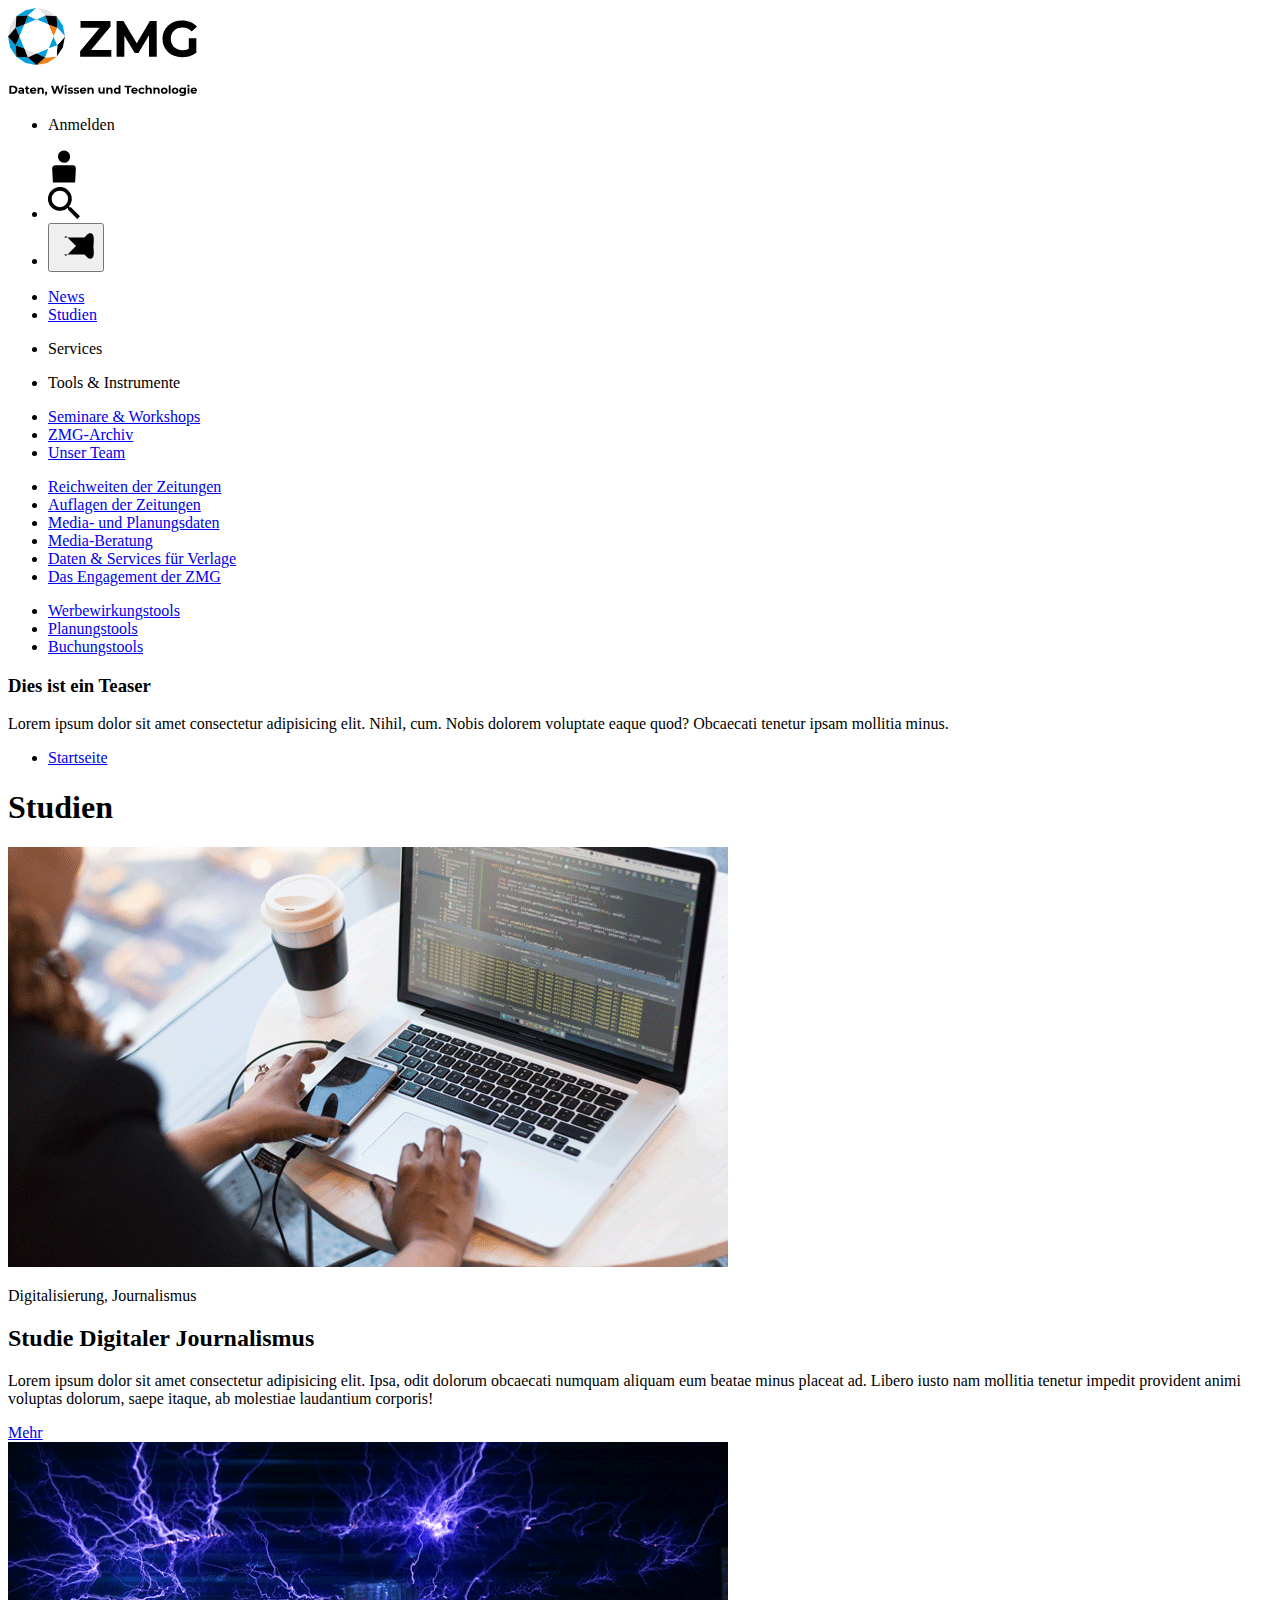
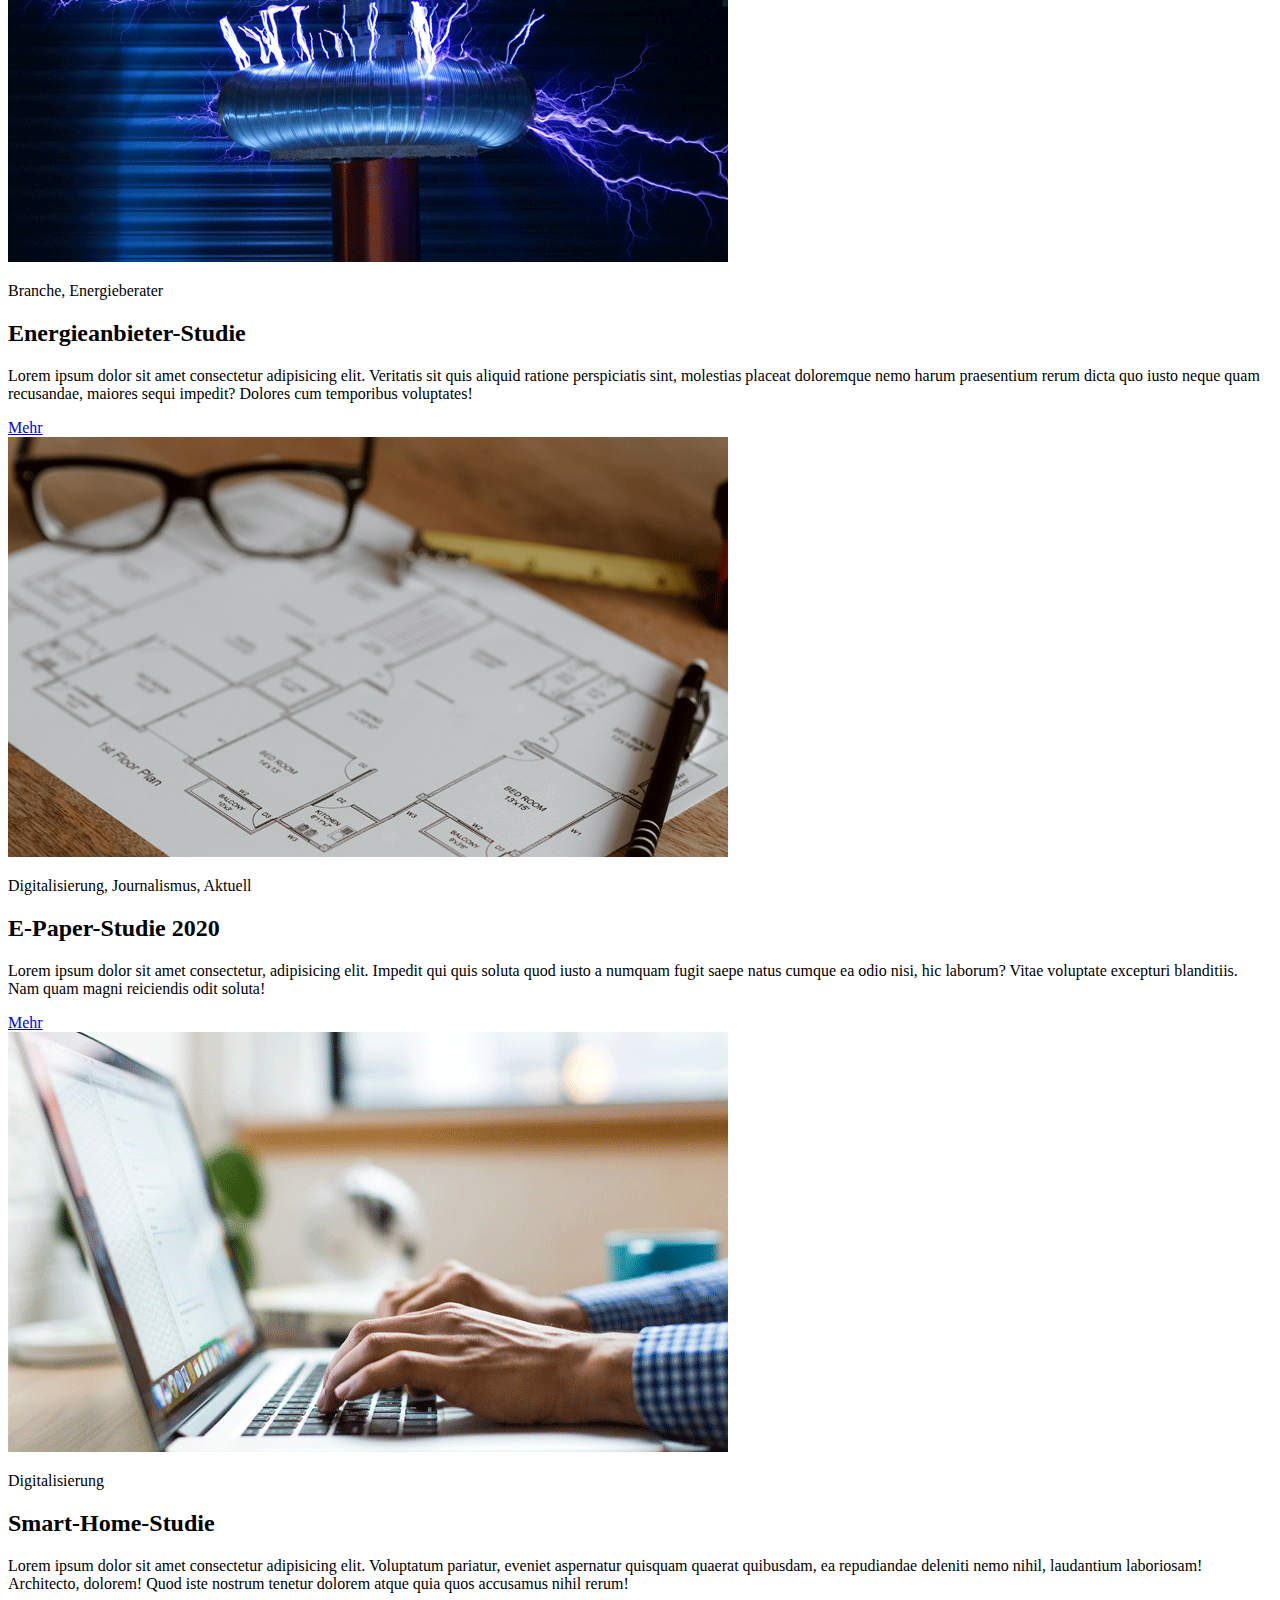
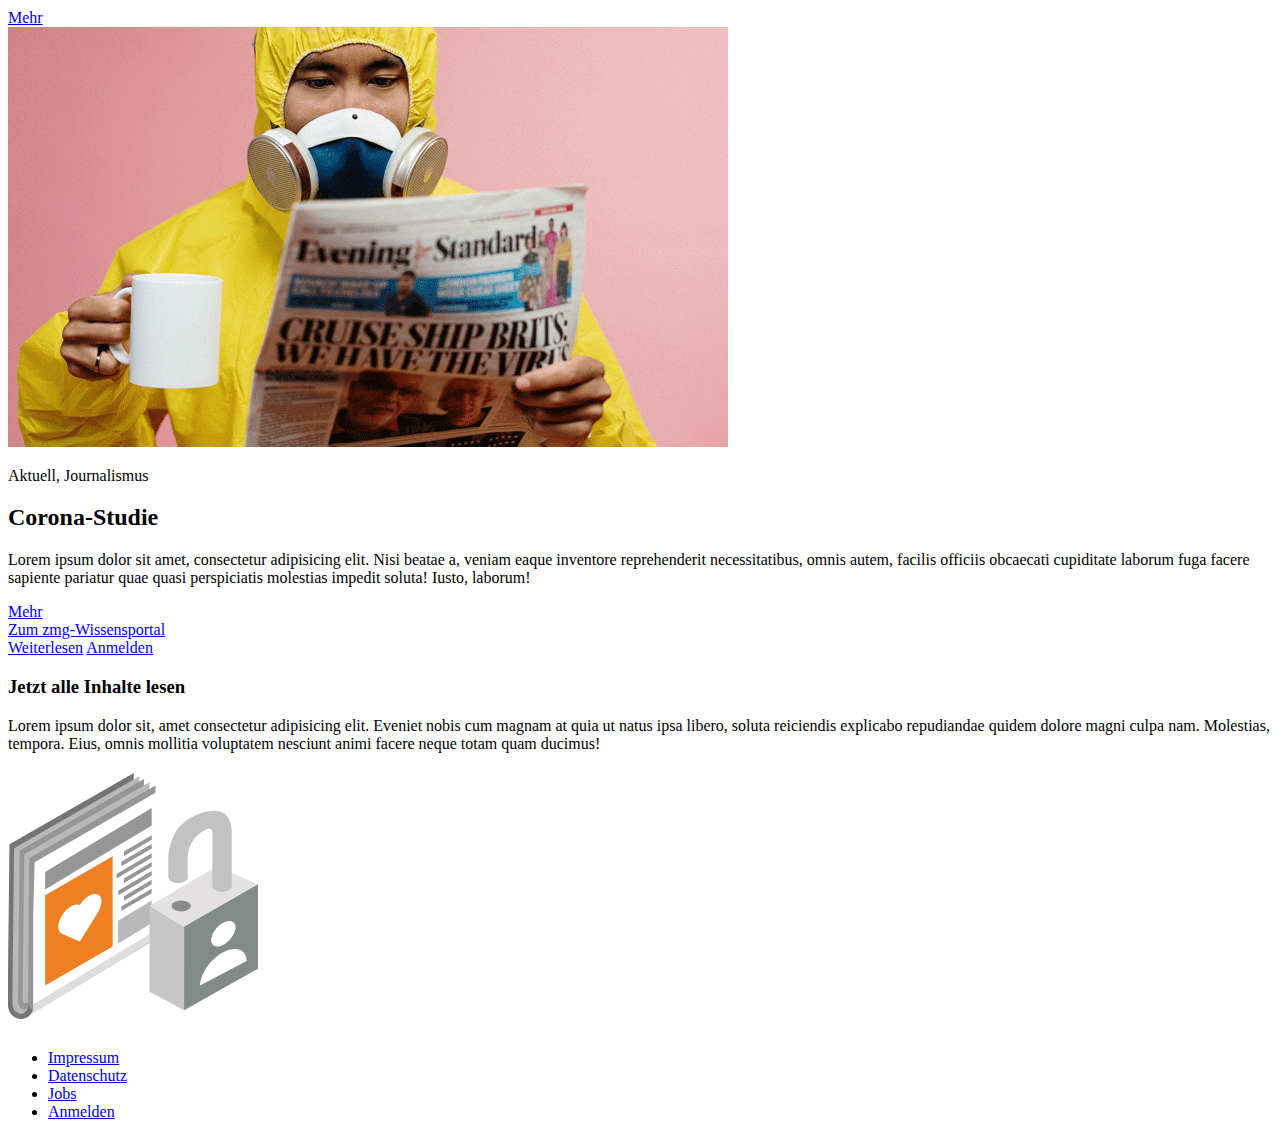
==== Ressources/Private/index.html @ a833ef09 "[TASK] Adjustments" ====
<!DOCTYPE html>
<html lang="en">

<head>
    <meta charset="UTF-8">
    <meta http-equiv="X-UA-Compatible" content="IE=edge">
    <meta name="viewport" content="width=device-width, initial-scale=1.0">
    <link rel="stylesheet" href="./styles/scss/main.scss">
    <title>Document</title>
</head>

<body>
    <div class="nav-container">
        <nav class="navbar">
            <div class="logo">
                <a href="index.html"><img src="../img/zmg_logo.svg" alt="Logo"></a>
            </div>
            <ul class=nav-items>
                <li><p>Anmelden</p><svg xmlns="http://www.w3.org/2000/svg" width="32" height="33" viewBox="0 0 32 33">
                    <g id="Person" transform="translate(-1256 -3484.5)">
                      <rect id="Rechteck_111" data-name="Rechteck 111" width="32" height="32" transform="translate(1256 3485)" fill="#fff" opacity="0"/>
                      <path id="Schnittmenge_4" data-name="Schnittmenge 4" d="M-9900.238-10c-.275-4.4-.527-8.81-.781-13.215-.158-2.725,1.029-3.982,3.781-3.993,2.711-.012,5.42,0,8.129,0,.9,0,1.807,0,2.709,0,1.887,0,3.773-.006,5.66.01,2.4.019,3.48,1.03,3.406,3.438-.105,3.574-.34,7.146-.561,10.715q-.1,1.526-.205,3.05Zm11.182-19.681a6.2,6.2,0,0,1-6.172-6.226A5.963,5.963,0,0,1-9889.2-42a5.978,5.978,0,0,1,6.146,6.108,6.146,6.146,0,0,1-5.965,6.21Z" transform="translate(11161.182 3526.999)" stroke="rgba(0,0,0,0)" stroke-miterlimit="10" stroke-width="1"/>
                    </g>
                  </svg></li>
                <li><svg xmlns="http://www.w3.org/2000/svg" width="32" height="32" viewBox="0 0 32 32">
                    <g id="Lupe" transform="translate(-1295 -3485)">
                      <rect id="Rechteck_112" data-name="Rechteck 112" width="32" height="32" transform="translate(1295 3485)" fill="#fff" opacity="0"/>
                      <path id="Icon_material-search" data-name="Icon material-search" d="M27.37,24.626H25.925l-.512-.494a11.91,11.91,0,1,0-1.281,1.281l.494.512V27.37l9.148,9.13L36.5,33.774Zm-10.978,0a8.233,8.233,0,1,1,8.233-8.233A8.222,8.222,0,0,1,16.393,24.626Z" transform="translate(1290.5 3480.5)"/>
                    </g>
                  </svg>
                  </li>
                <li> <button class="menuButton show-menu" onclick="this.classList.toggle('opened');this.setAttribute('aria-expanded', this.classList.contains('opened'))" aria-label="Main Menu">
                    <svg width="40" height="40" viewBox="0 0 100 100">
                      <path class="line line1" d="M 20,29.000046 H 80.000231 C 80.000231,29.000046 94.498839,28.817352 94.532987,66.711331 94.543142,77.980673 90.966081,81.670246 85.259173,81.668997 79.552261,81.667751 75.000211,74.999942 75.000211,74.999942 L 25.000021,25.000058" />
                      <path class="line line2" d="M 20,50 H 80" />
                      <path class="line line3" d="M 20,70.999954 H 80.000231 C 80.000231,70.999954 94.498839,71.182648 94.532987,33.288669 94.543142,22.019327 90.966081,18.329754 85.259173,18.331003 79.552261,18.332249 75.000211,25.000058 75.000211,25.000058 L 25.000021,74.999942" />
                    </svg>
                  </button>
                </li>
            </ul>
        </nav>
    </div>

    <div class="menu hidden">
        <ul class="nav-level-1">
            <li><a href="sub.html">News</a></li>
            <li><a href="sub.html">Studien</a></li>
            <li><p class="has-subPage services">Services</p></li>
            <li><p class="has-subPage tools">Tools & Instrumente</p></li>
            <li><a href="sub.html">Seminare & Workshops</a></li>
            <li><a href="sub.html">ZMG-Archiv</a></li>
            <li><a href="sub.html">Unser Team</a></li>
        </ul>
        <ul class="nav-level-2 level-2-services hidden">
            <li><a href="sub.html">Reichweiten der Zeitungen</a></li>
            <li><a href="sub.html">Auflagen der Zeitungen</a></li>
            <li><a href="sub.html">Media- und Planungsdaten</a></li>
            <li><a href="sub.html">Media-Beratung</a></li>
            <li><a href="sub.html">Daten & Services für Verlage</a></li>
            <li><a href="sub.html">Das Engagement der ZMG</a></li>
        </ul>

        <ul class="nav-level-2 level-2-tools hidden ">
            <li><a href="sub.html">Werbewirkungstools</a></li>
            <li><a href="sub.html">Planungstools</a></li>
            <li><a href="sub.html">Buchungstools</a></li>
        </ul>
        <div class="menu-teaser hidden">
            <div class="menu-teaser-image">
            </div>
            <h3>Dies ist ein Teaser</h3>
            <p>Lorem ipsum dolor sit amet consectetur adipisicing elit. Nihil, cum. Nobis dolorem voluptate eaque quod? Obcaecati tenetur ipsam mollitia minus.</p>
        </div>
    </div>

    <div class="content-wrapper">
    
        <div class="bread-crumb">
            <ul>
                <li><a href="index.html">Startseite</a></li>
            </ul>
        </div>

        <main>
            <h1>Studien</h1>

            <div class="teaser">
                <img src="../img/teaser/1.png" alt="first-teaser">
                <div class="teaser-content">
                    <p class="teaser-category">Digitalisierung, Journalismus</p>
                    <h2 class="teaser-title">Studie Digitaler Journalismus</h2>
                    <p>Lorem ipsum dolor sit amet consectetur adipisicing elit. Ipsa, odit dolorum obcaecati numquam aliquam eum beatae minus placeat ad. Libero iusto nam mollitia tenetur impedit provident animi voluptas dolorum, saepe itaque, ab molestiae laudantium corporis!</p>
                    <a href="sub.html">Mehr</a>
                </div>
            </div>
            <div class="teaser">
                <img src="../img/teaser/3.png" alt="second-teaser">
                <div class="teaser-content">
                    <p class="teaser-category">Branche, Energieberater</p>
                    <h2 class="teaser-title">Energieanbieter-Studie</h2>
                    <p>Lorem ipsum dolor sit amet consectetur adipisicing elit. Veritatis sit quis aliquid ratione perspiciatis sint, molestias placeat doloremque nemo harum praesentium rerum dicta quo iusto neque quam recusandae, maiores sequi impedit? Dolores cum temporibus voluptates!</p>
                    <a href="sub.html">Mehr</a>
                </div>
            </div>
            <div class="teaser">
                <img src="../img/teaser/4.png" alt="third-teaser">
                <div class="teaser-content">
                    <p class="teaser-category">Digitalisierung, Journalismus, Aktuell</p>
                    <h2 class="teaser-title">E-Paper-Studie 2020</h2>
                    <p>Lorem ipsum dolor sit amet consectetur, adipisicing elit. Impedit qui quis soluta quod iusto a numquam fugit saepe natus cumque ea odio nisi, hic laborum? Vitae voluptate excepturi blanditiis. Nam quam magni reiciendis odit soluta!</p>
                    <a href="sub.html">Mehr</a>
                </div>
            </div>
            <div class="teaser">
                <img src="../img/teaser/2.png" alt="third-teaser">
                <div class="teaser-content">
                    <p class="teaser-category">Digitalisierung</p>
                    <h2 class="teaser-title">Smart-Home-Studie</h2>
                    <p>Lorem ipsum dolor sit amet consectetur adipisicing elit. Voluptatum pariatur, eveniet aspernatur quisquam quaerat quibusdam, ea repudiandae deleniti nemo nihil, laudantium laboriosam! Architecto, dolorem! Quod iste nostrum tenetur dolorem atque quia quos accusamus nihil rerum!</p>
                    <a href="sub.html">Mehr</a>
                </div>
            </div>
            <div class="teaser">
                <img src="../img/teaser/5.png" alt="first-teaser">
                <div class="teaser-content">
                    <p class="teaser-category">Aktuell, Journalismus</p>
                    <h2 class="teaser-title">Corona-Studie</h2>
                    <p>Lorem ipsum dolor sit amet, consectetur adipisicing elit. Nisi beatae a, veniam eaque inventore reprehenderit necessitatibus, omnis autem, facilis officiis obcaecati cupiditate laborum fuga facere sapiente pariatur quae quasi perspiciatis molestias impedit soluta! Iusto, laborum!</p>
                    <a href="sub.html">Mehr</a>
                </div>
            </div>

            <a href="sub.html" class="cta">Zum zmg-Wissensportal</a>

            <div class="content-element-2">
                <div class="teaser">
                    <a href="sub">Weiterlesen</a>
                    <a href="sub">Anmelden</a>
                </div>
                <div class="teaser-content">
                    <div class="teaser-text">
                        <h3>Jetzt alle Inhalte lesen</h3>
                        <p>Lorem ipsum dolor sit, amet consectetur adipisicing elit. Eveniet nobis cum magnam at quia ut
                            natus ipsa libero, soluta reiciendis explicabo repudiandae quidem dolore magni culpa nam.
                            Molestias, tempora. Eius, omnis mollitia voluptatem nesciunt animi facere neque totam quam
                            ducimus!</p>
                    </div>
                    <img src="../img/illu_mitgleidschafft.svg" alt="">
                </div>
            </div>
        </main>

    </div> <!--Wrapper closing-->

    <div class="footer-container">
        <div class="footer">
            <ul>
                <li><a href="sub.html">Impressum</a></li>
                <li><a href="sub.html">Datenschutz</a></li>
                <li><a href="sub.html">Jobs</a></li>
                <li><a href="sub.html">Anmelden</a></li>
            </ul>
        </div>
    </div>

    <script src="https://ajax.googleapis.com/ajax/libs/jquery/3.6.0/jquery.min.js"></script>
    <script src="./js/main.js"></script>
</body>

</html>
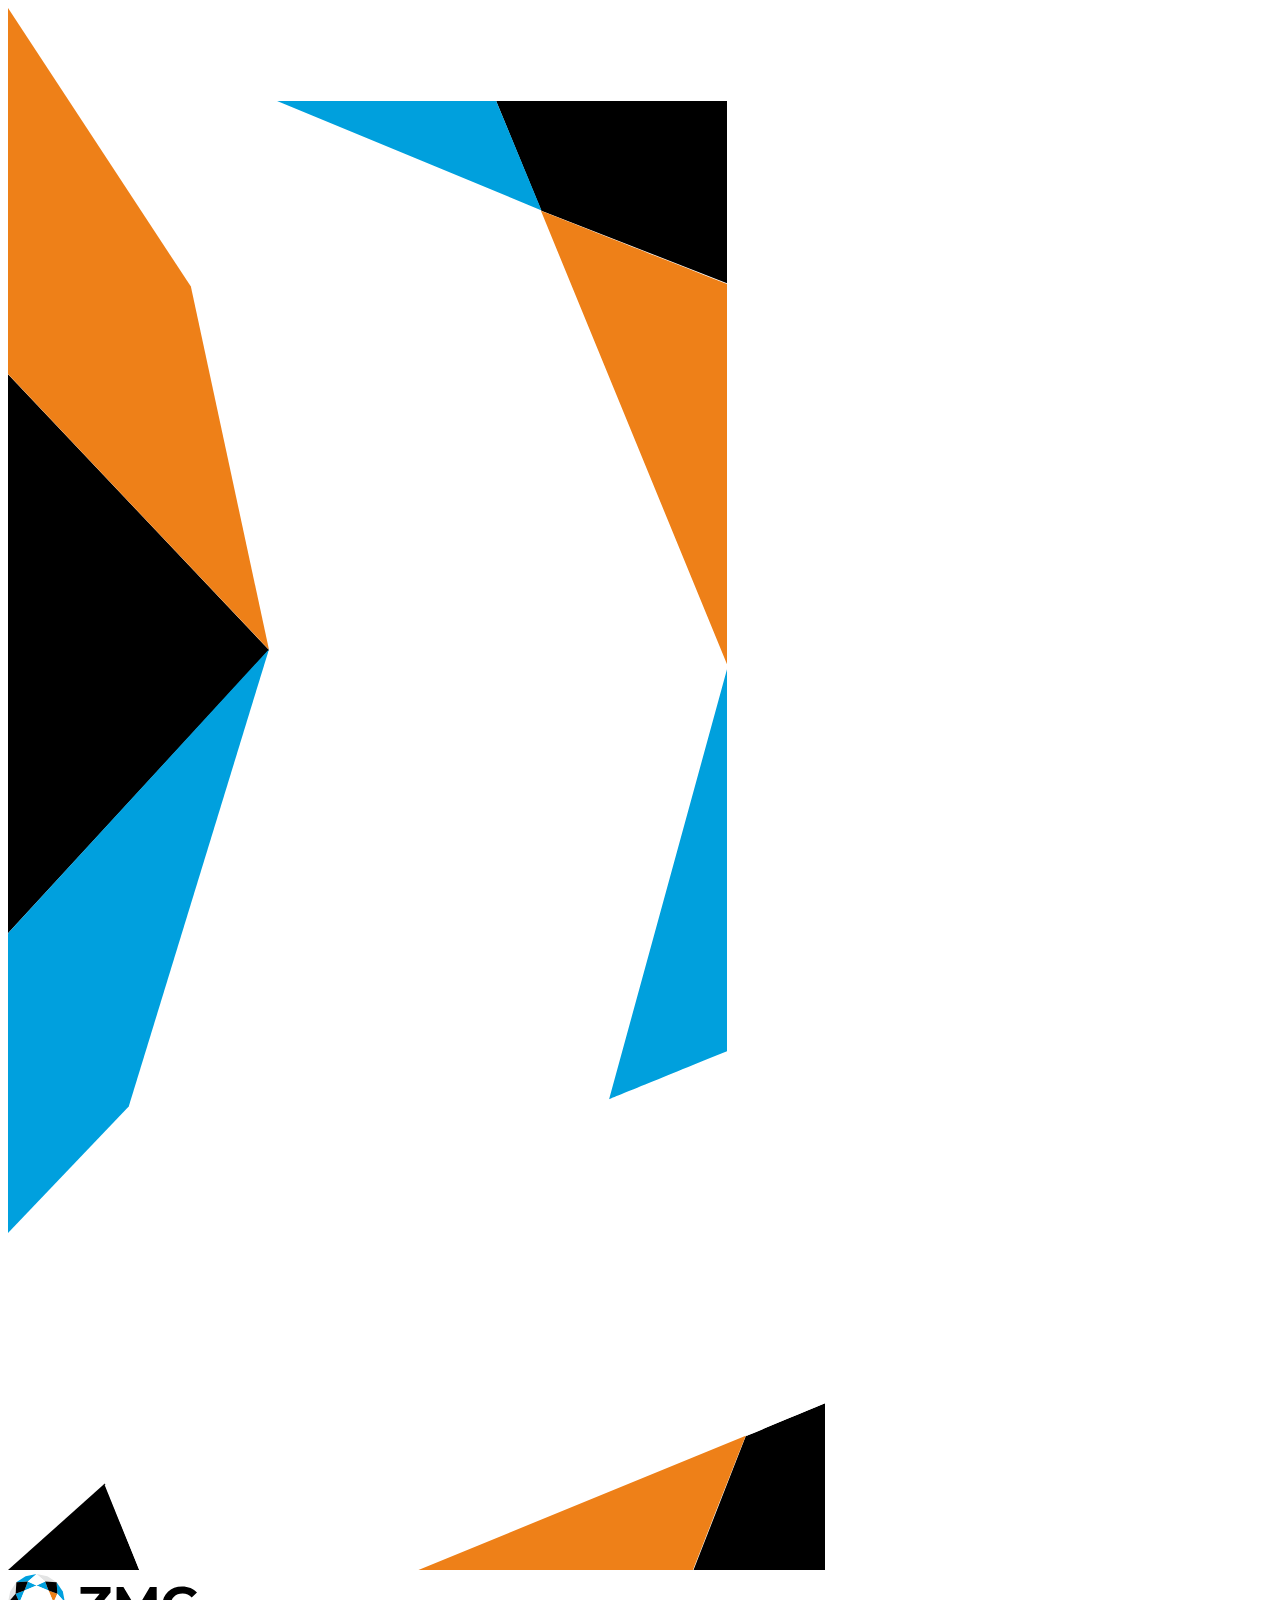
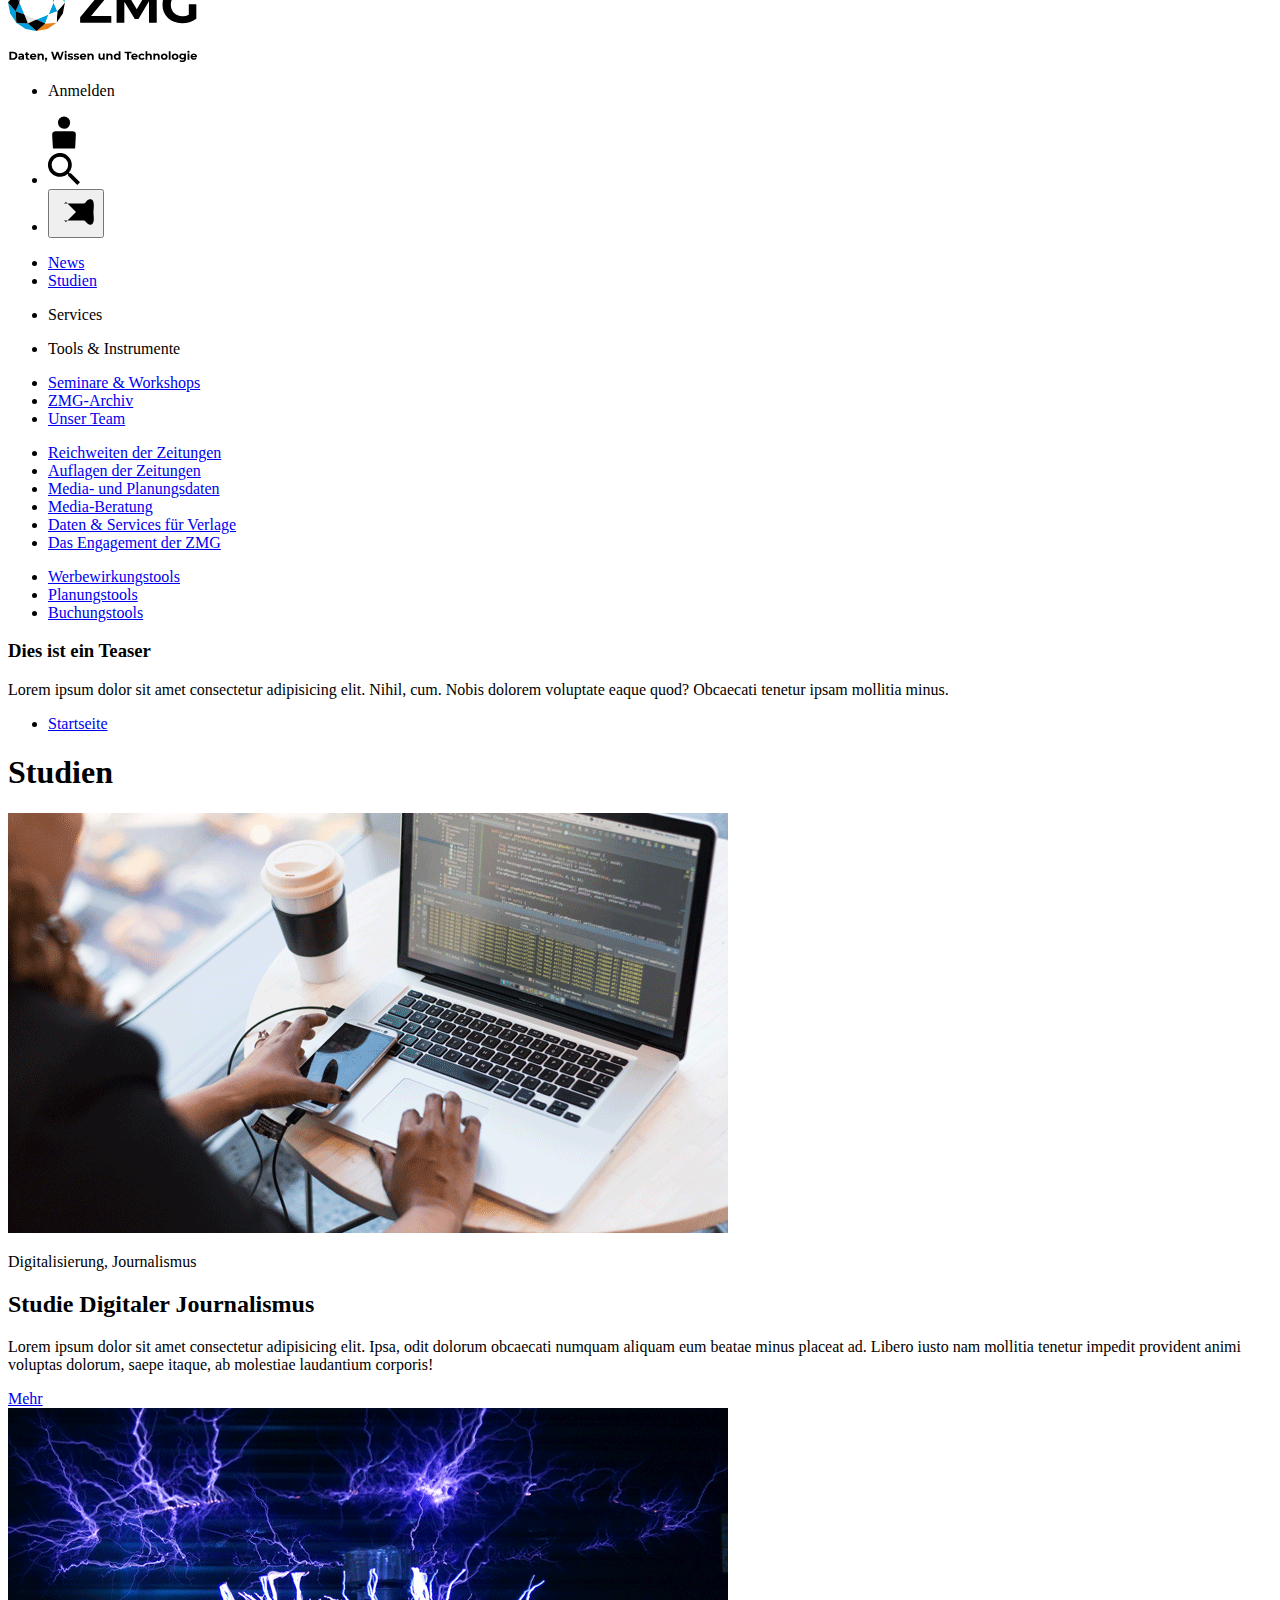
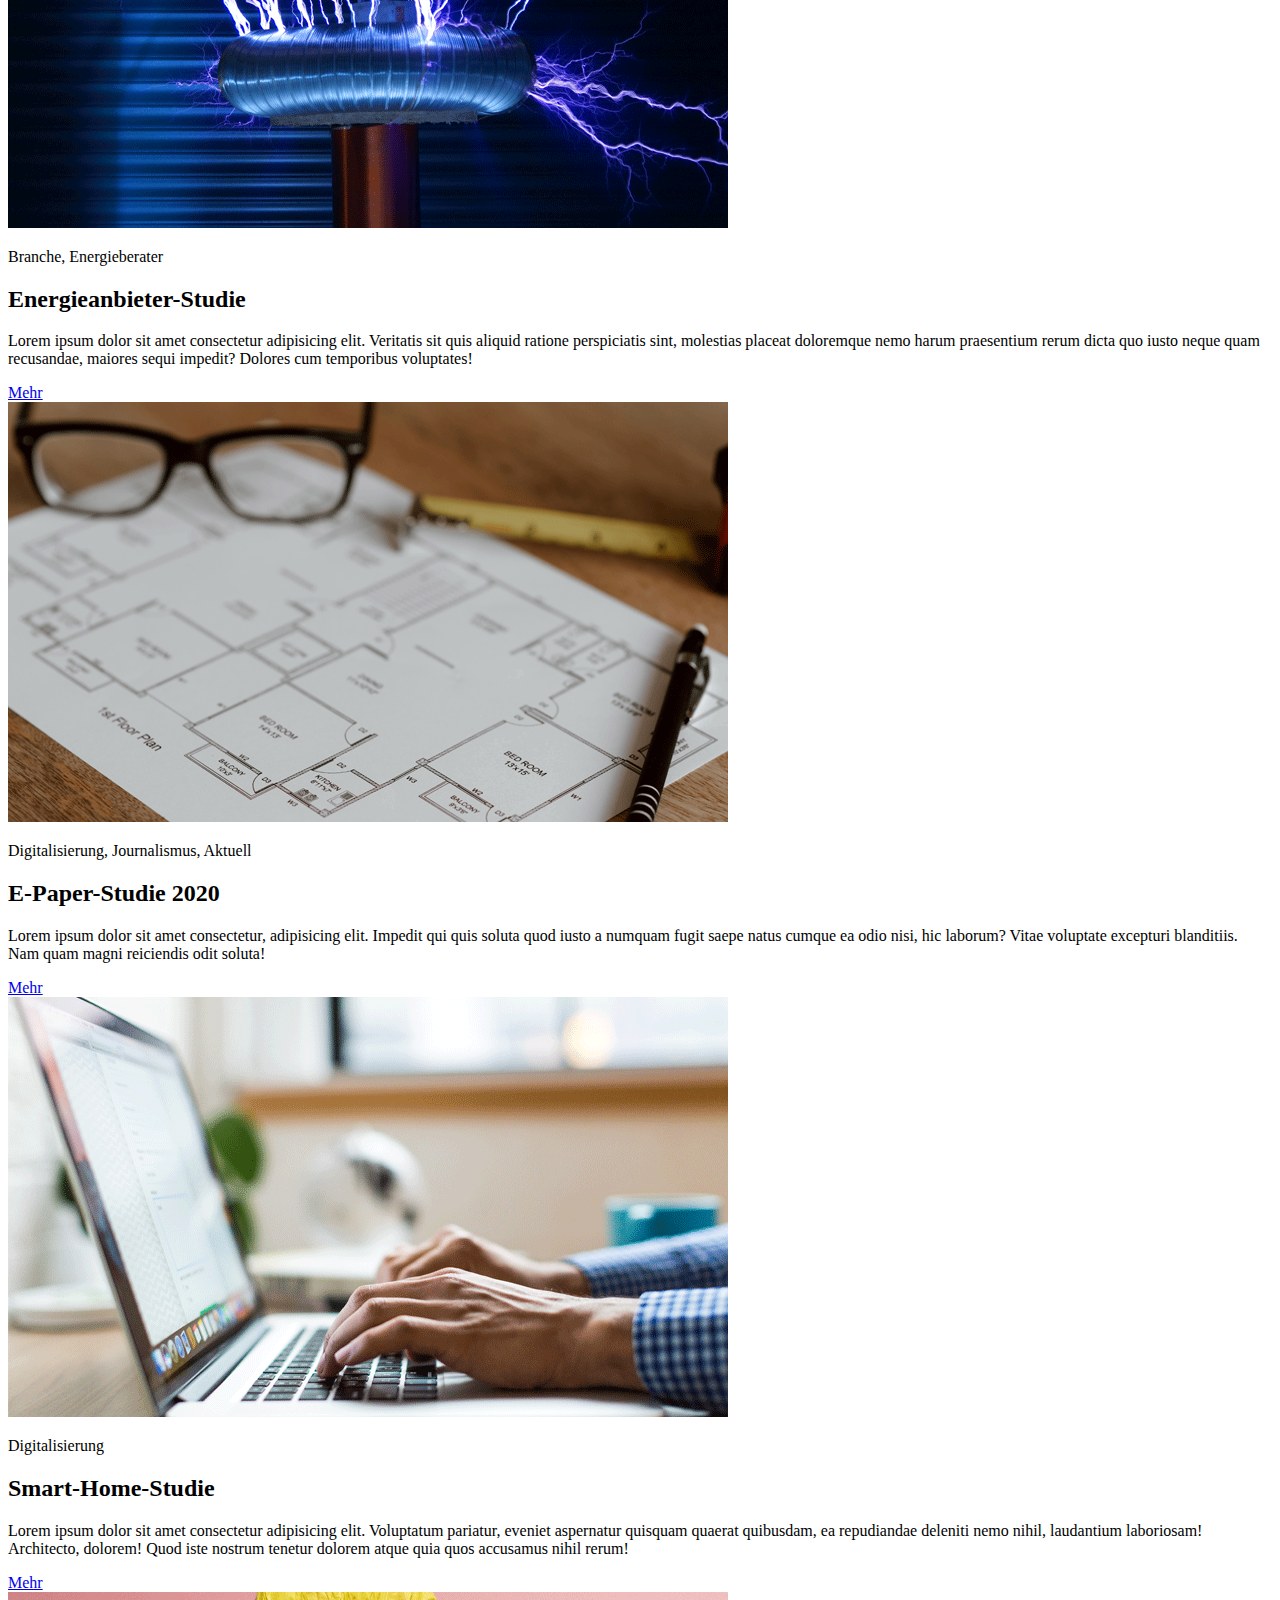
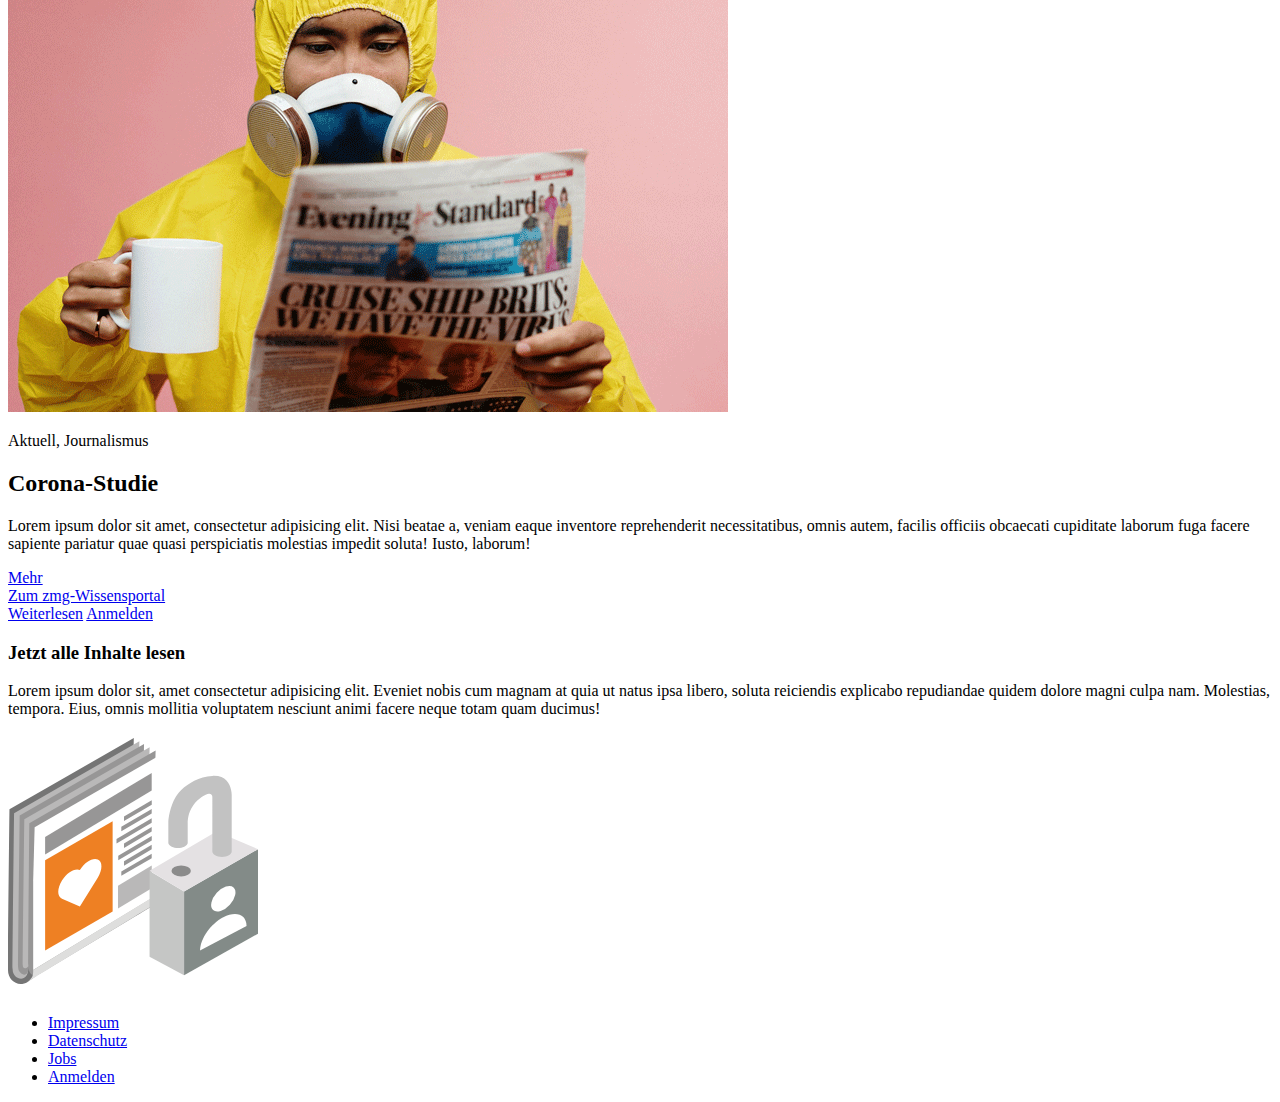
==== commit 8ba1099b: "[TASK] Background diamonds" ====
--- a/Ressources/Private/index.html
+++ b/Ressources/Private/index.html
@@ -10,6 +10,11 @@
 </head>
 
 <body>
+
+    <img class="background-left" src="../img/bg_objekt_links.svg" alt="background">
+    <img class="background-right" src="../img/bg_objekt_oben_rechts.svg" alt="background">
+    <img class="background-right-bottom" src="../img/bg_objekt_unten_rechts_menu.svg" alt="background">
+    
     <div class="nav-container">
         <nav class="navbar">
             <div class="logo">
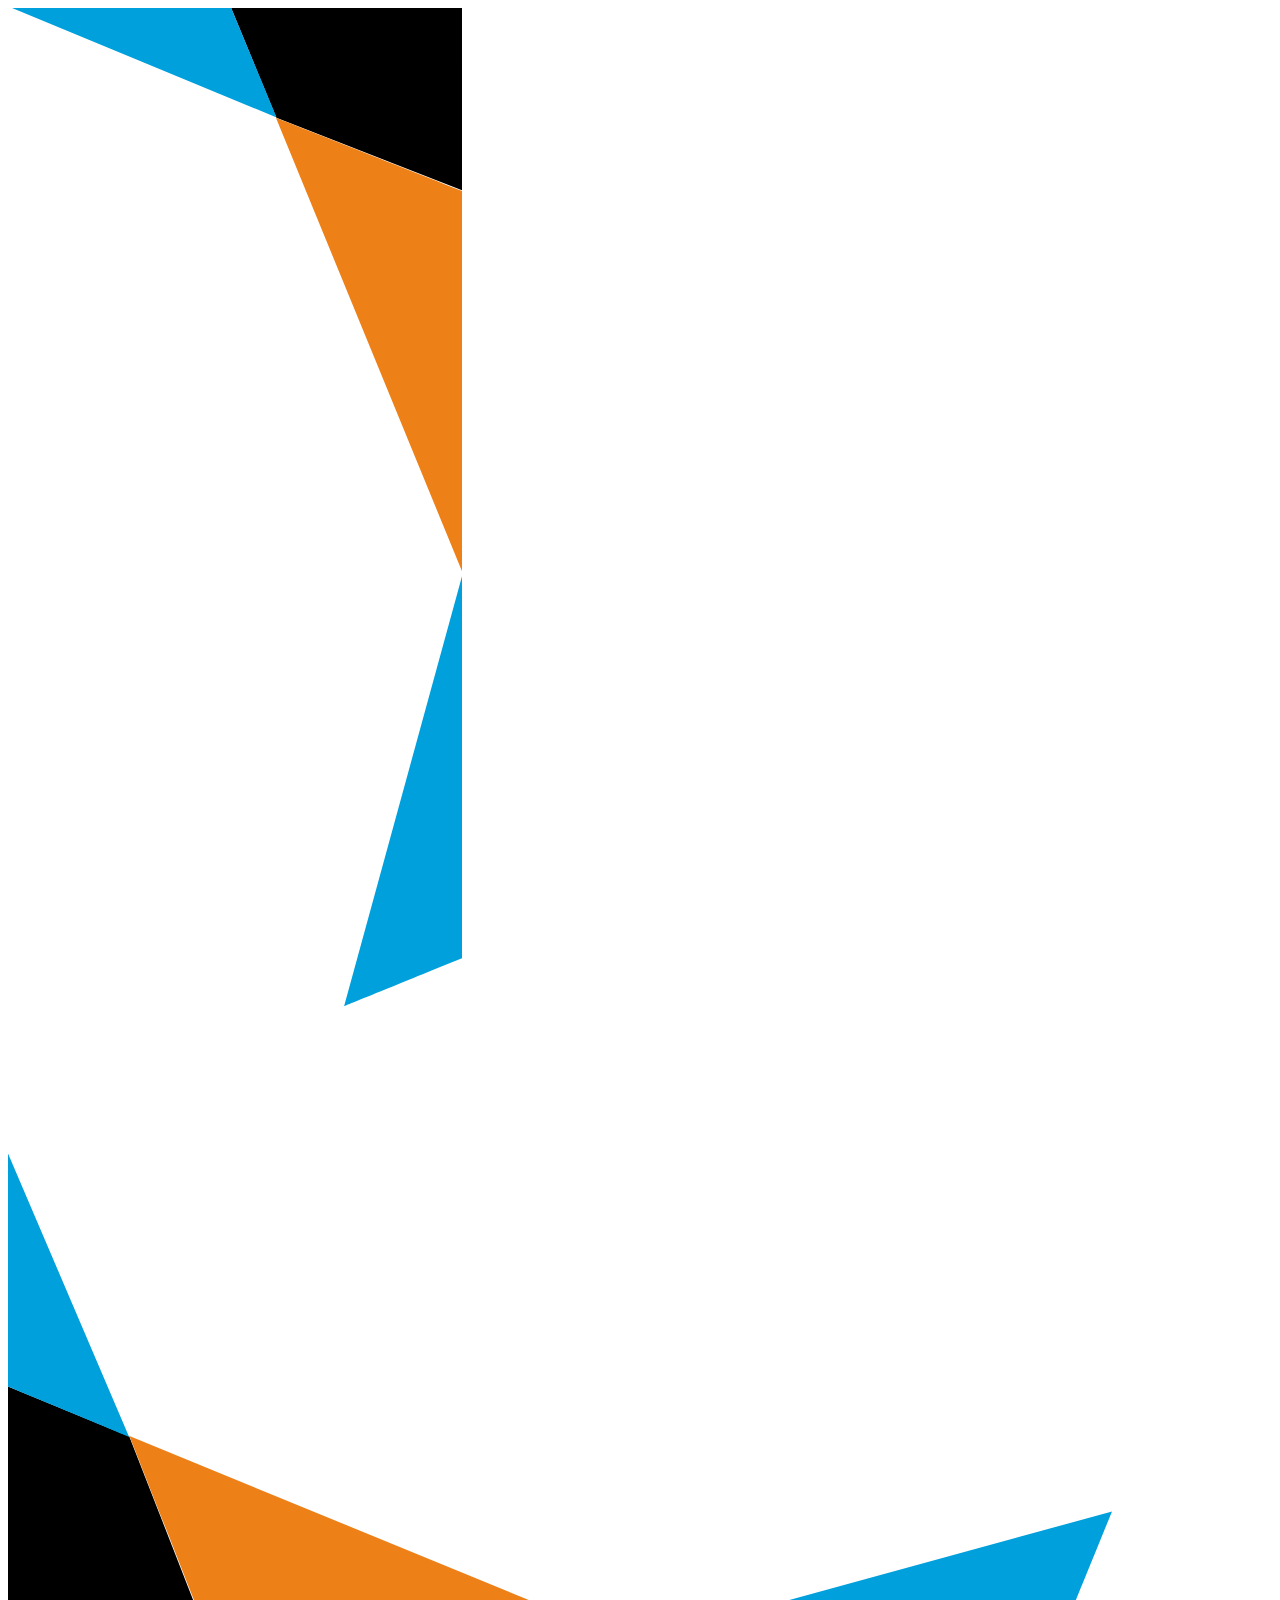
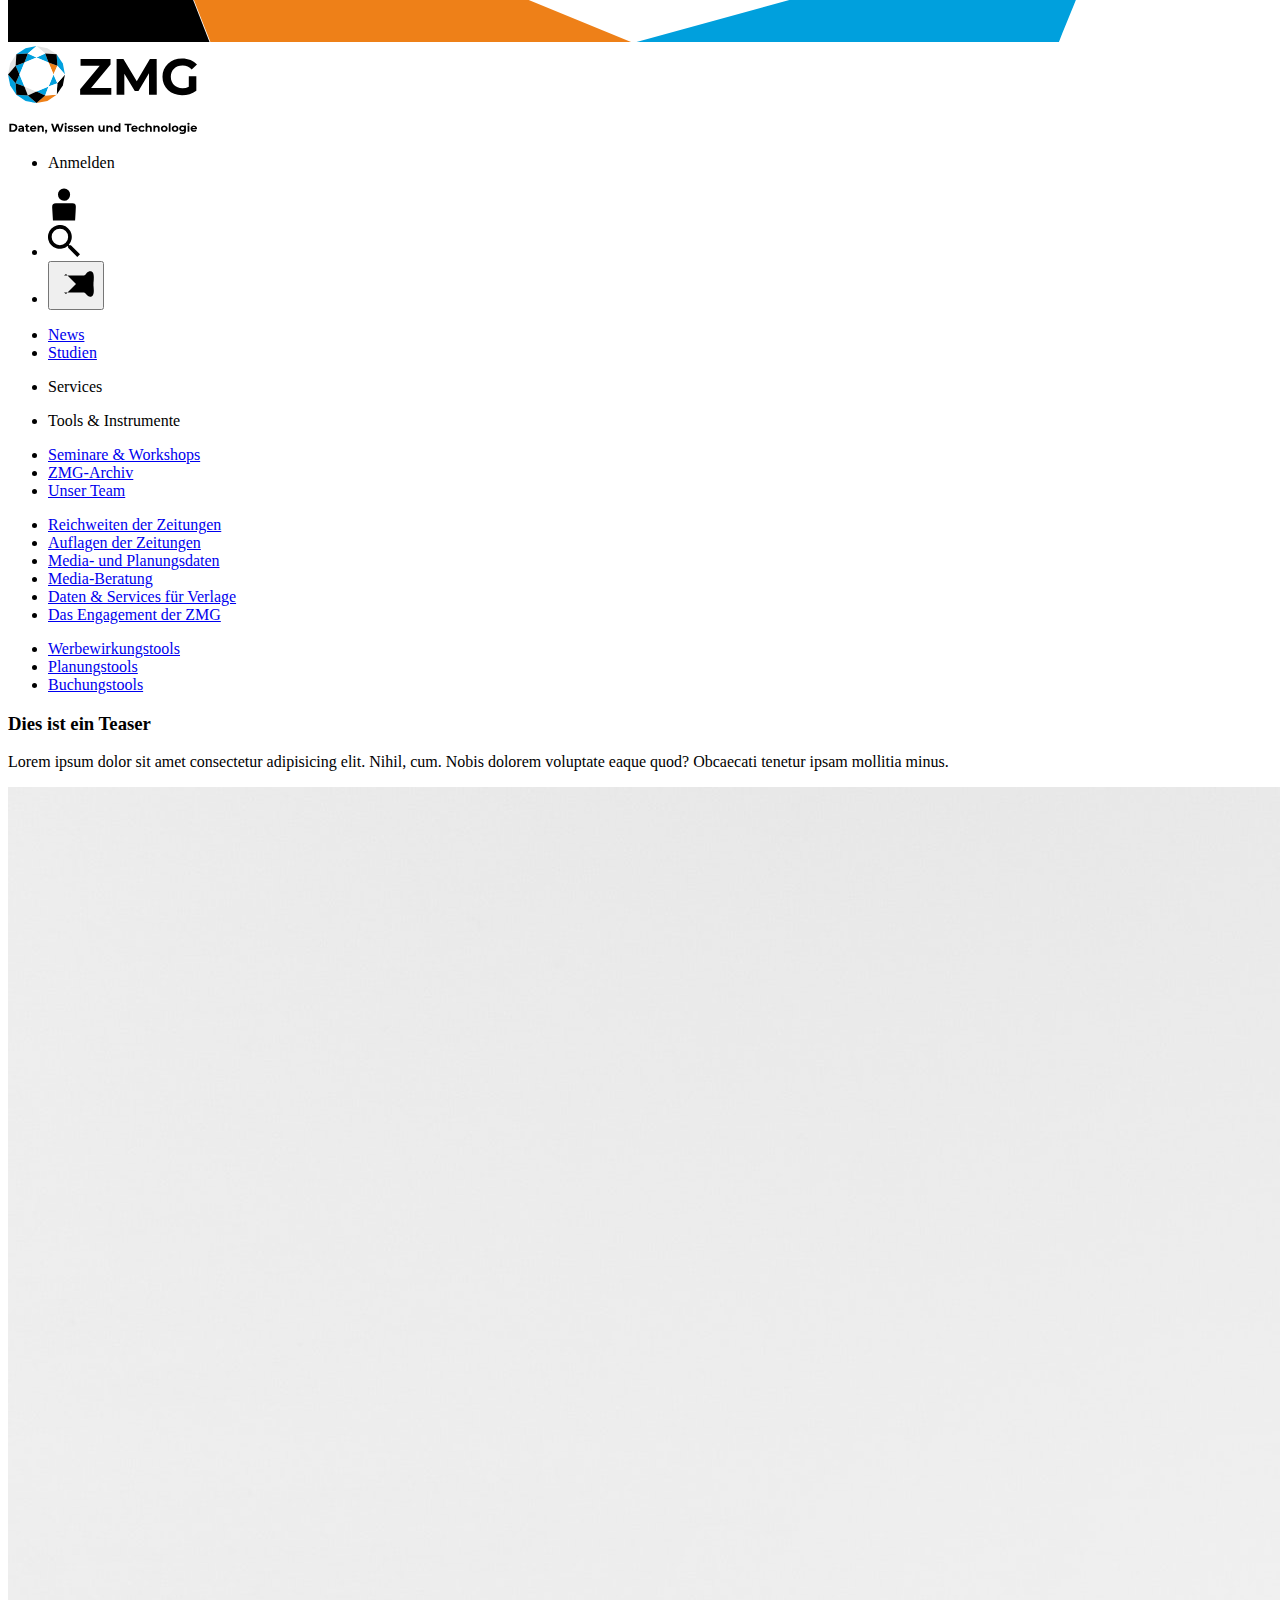
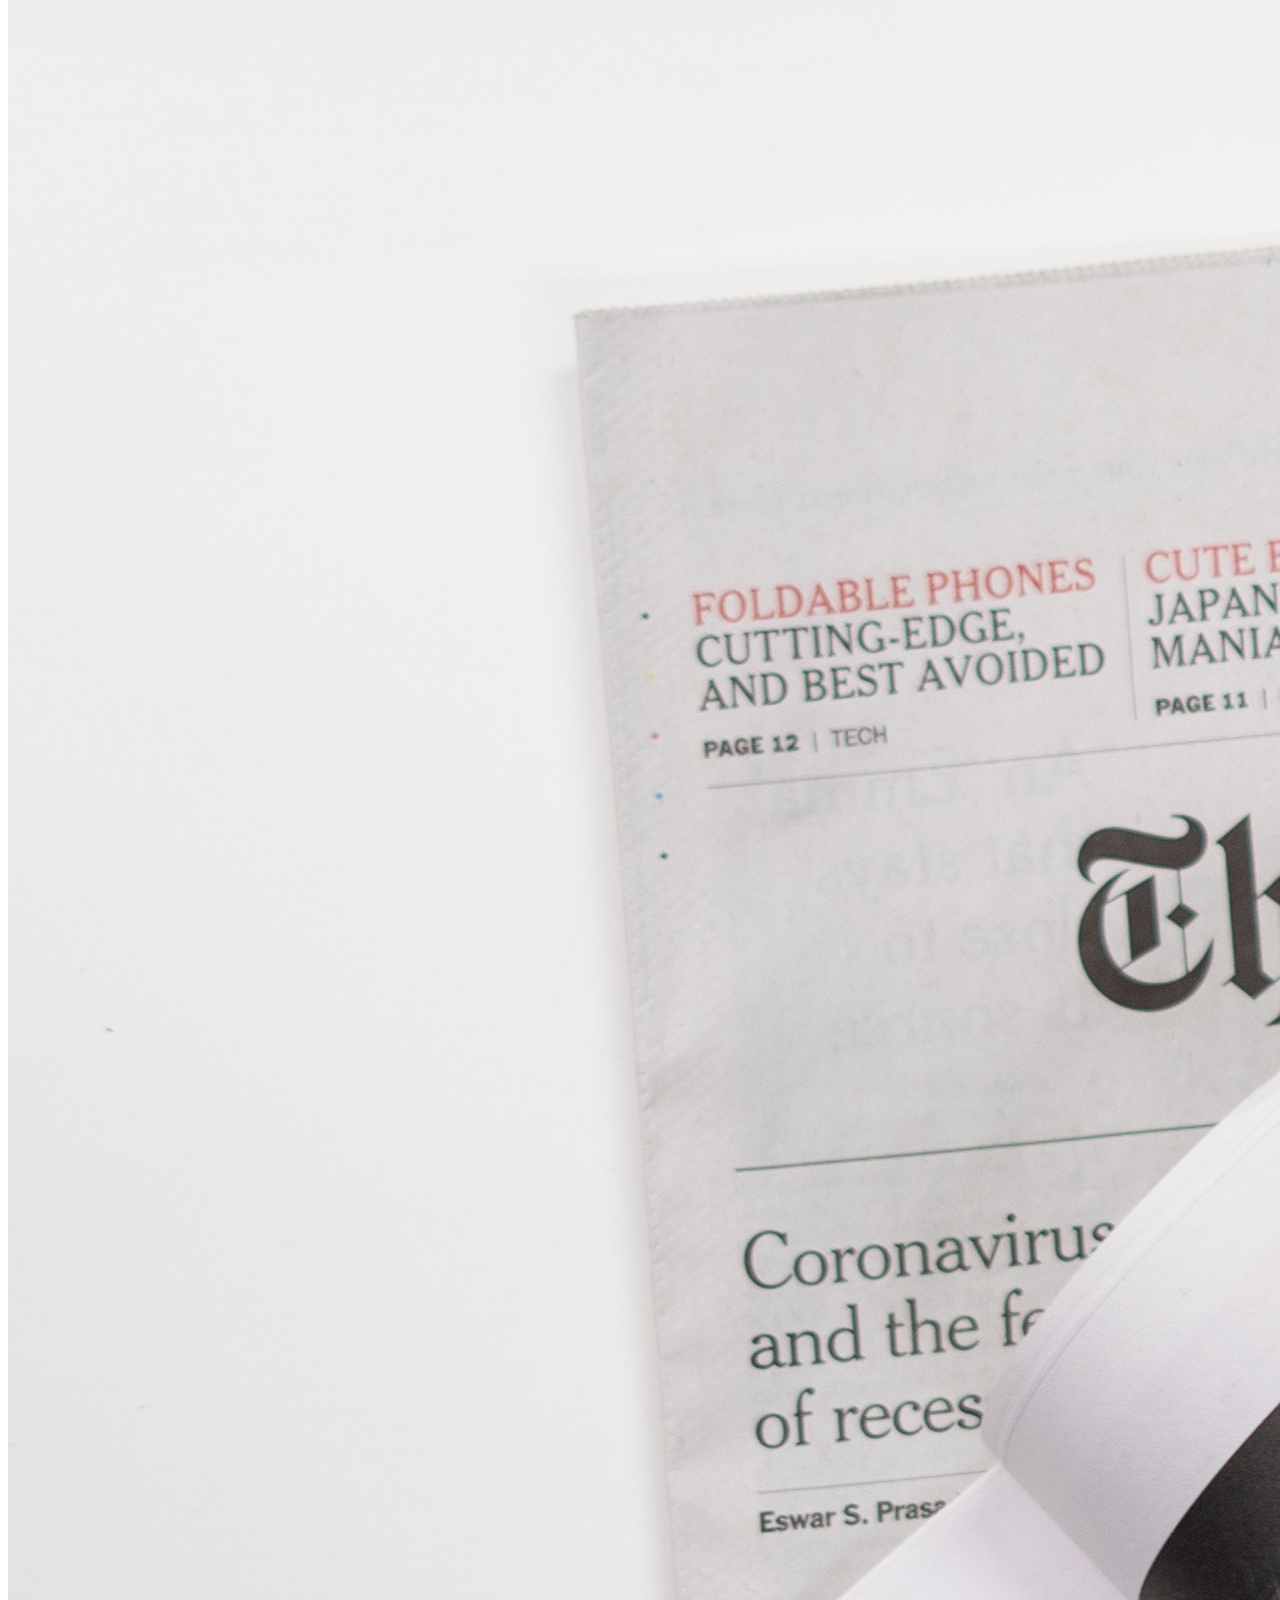
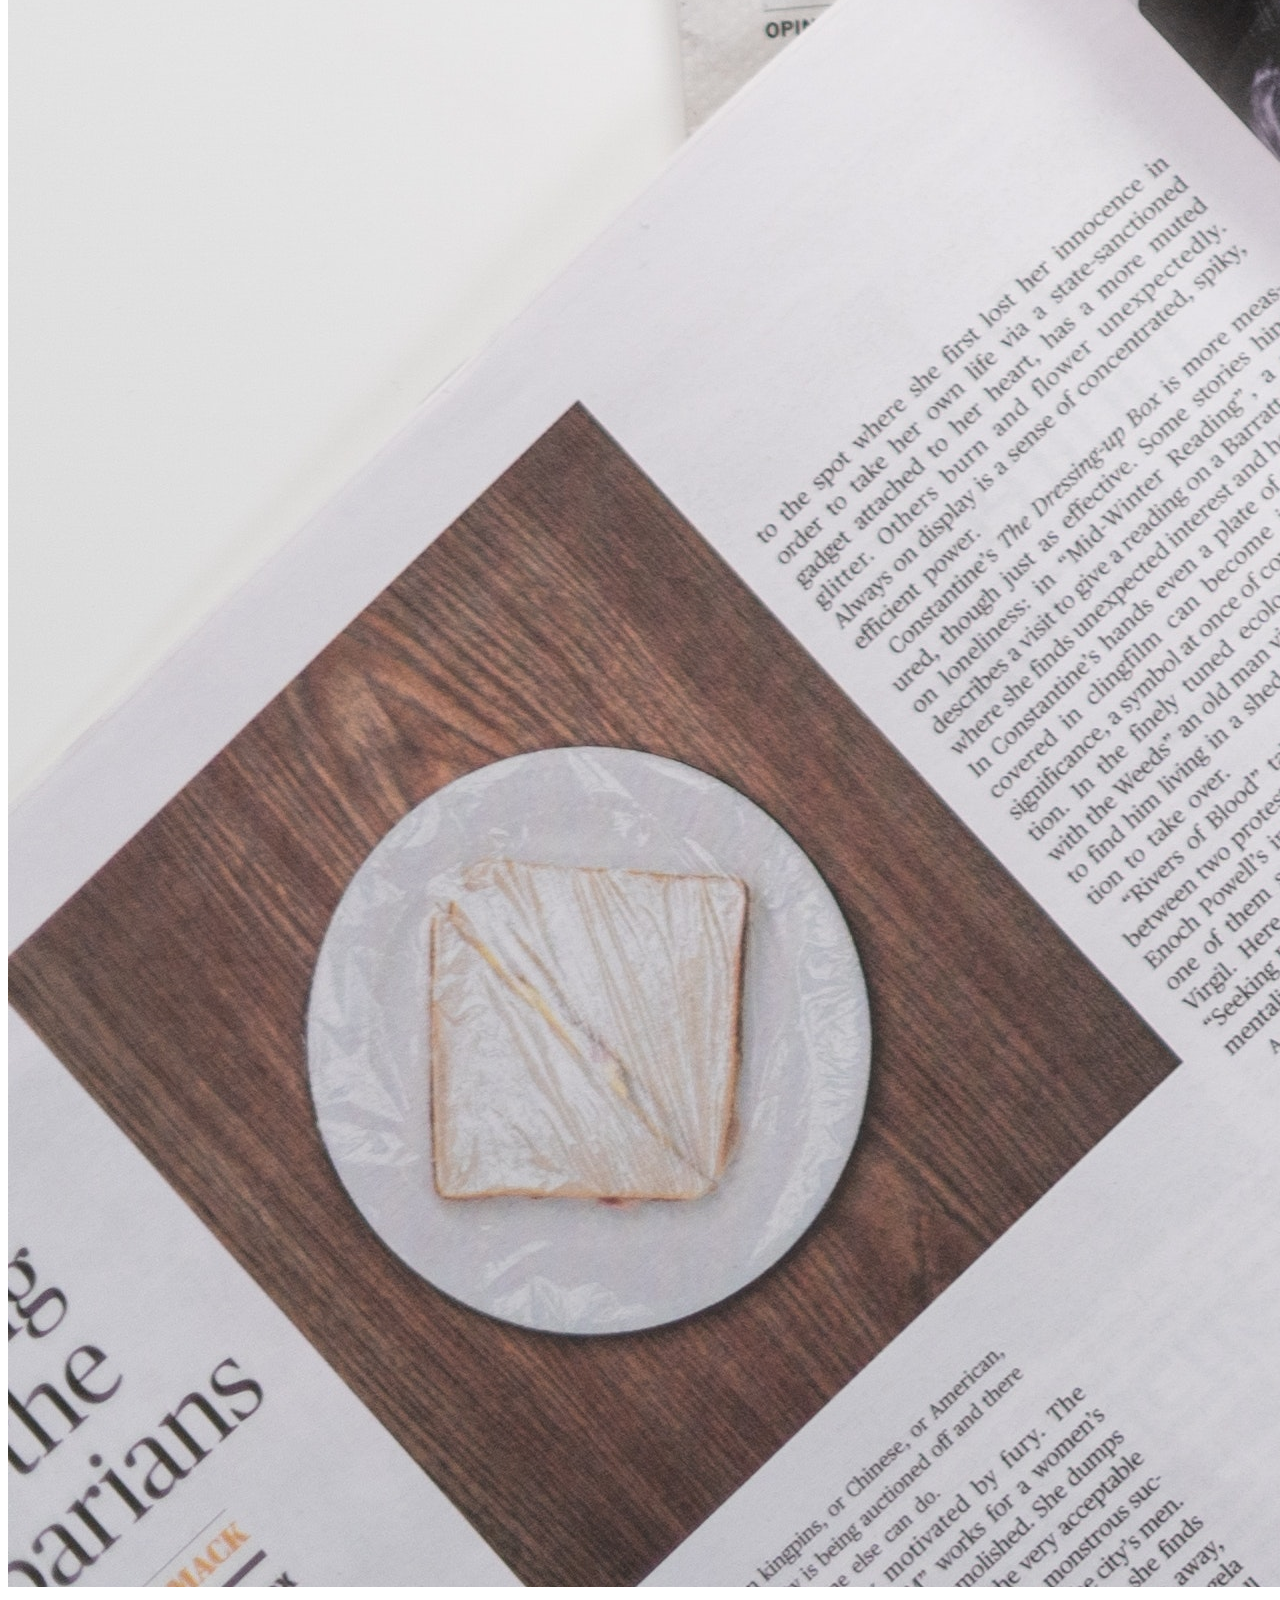
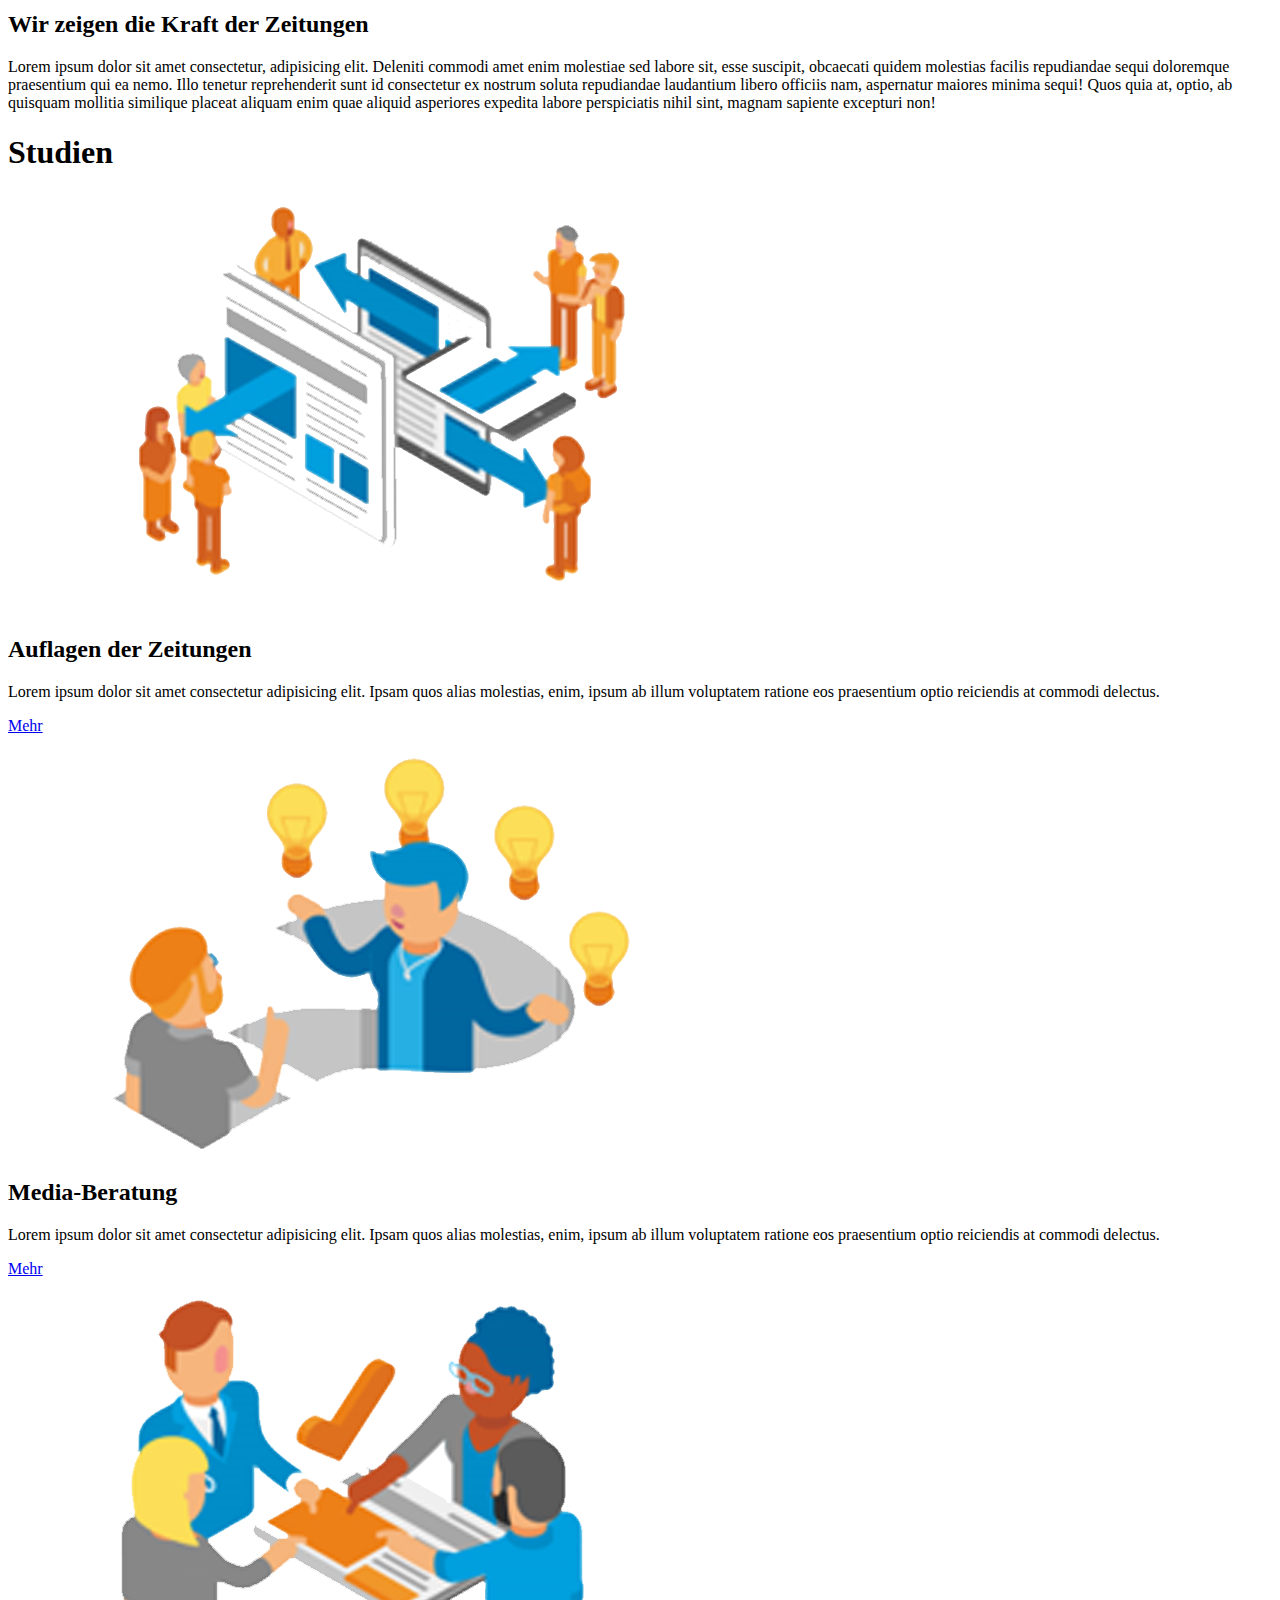
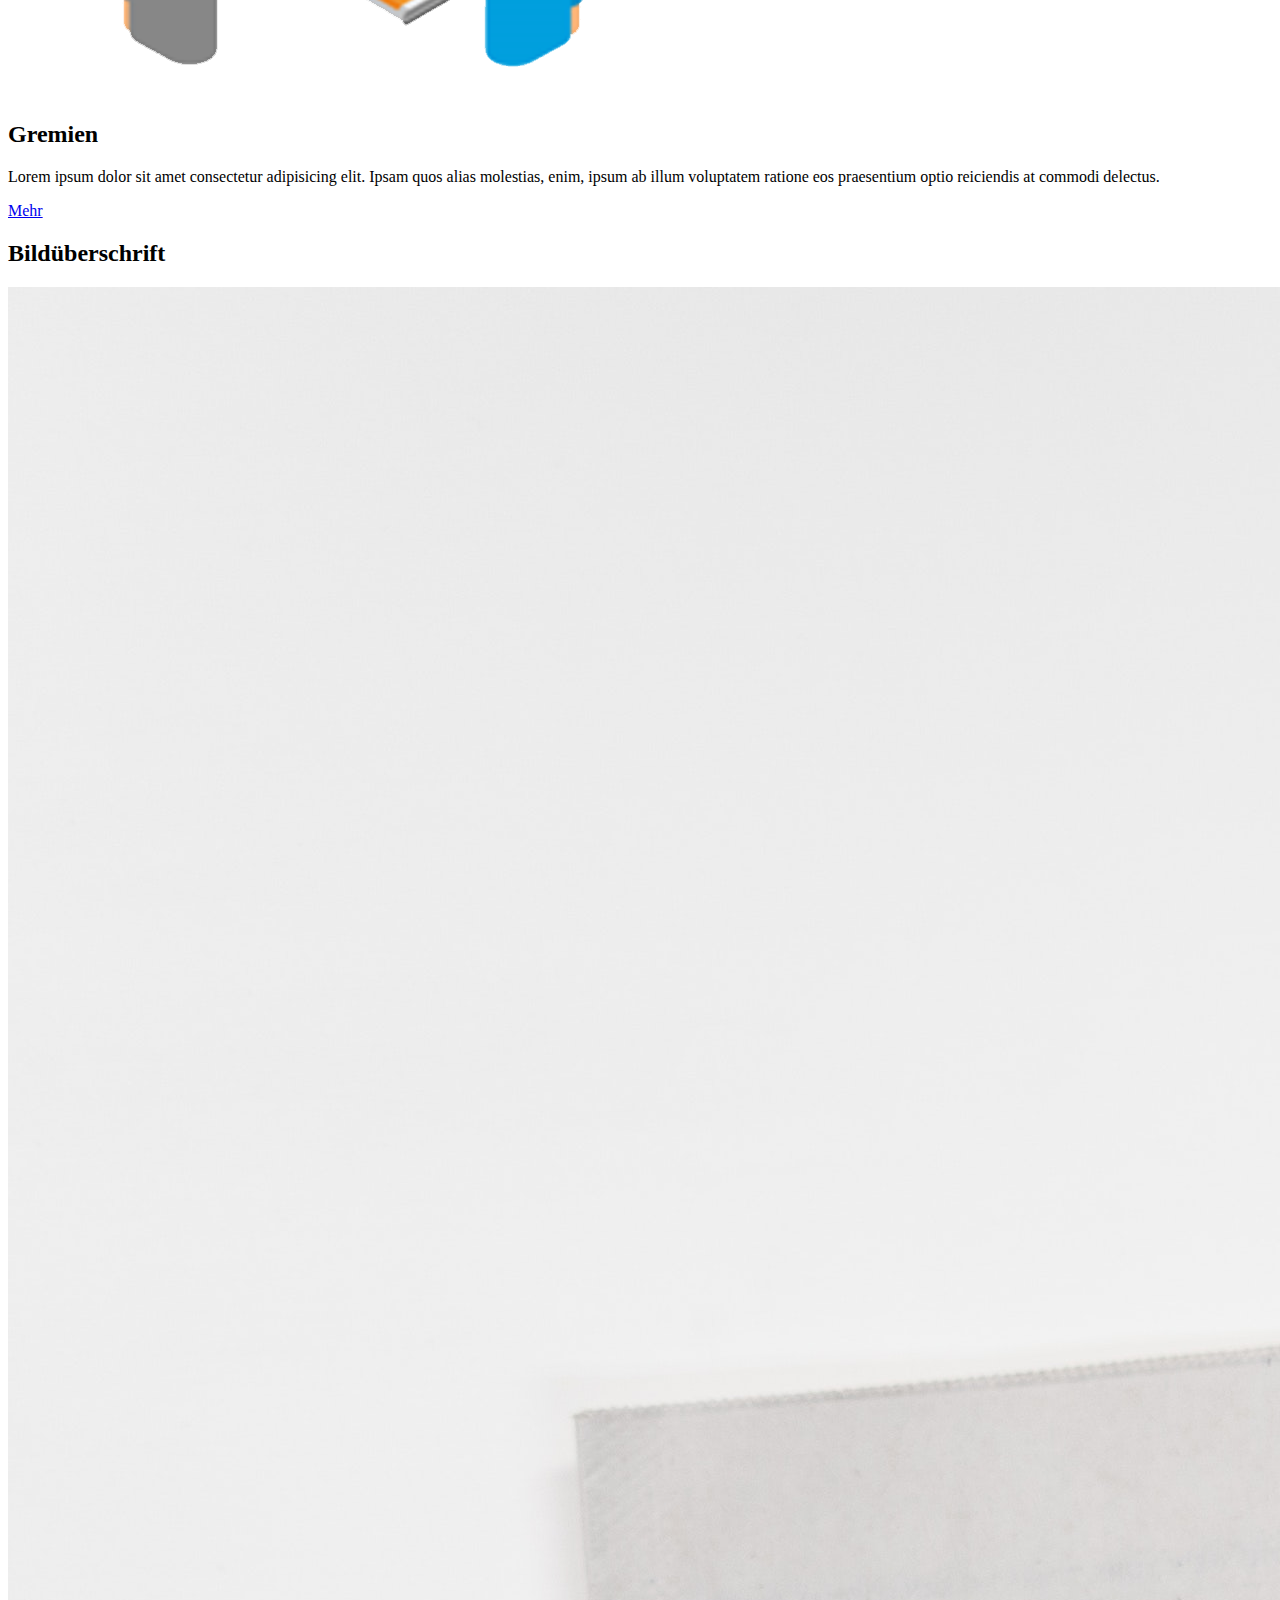
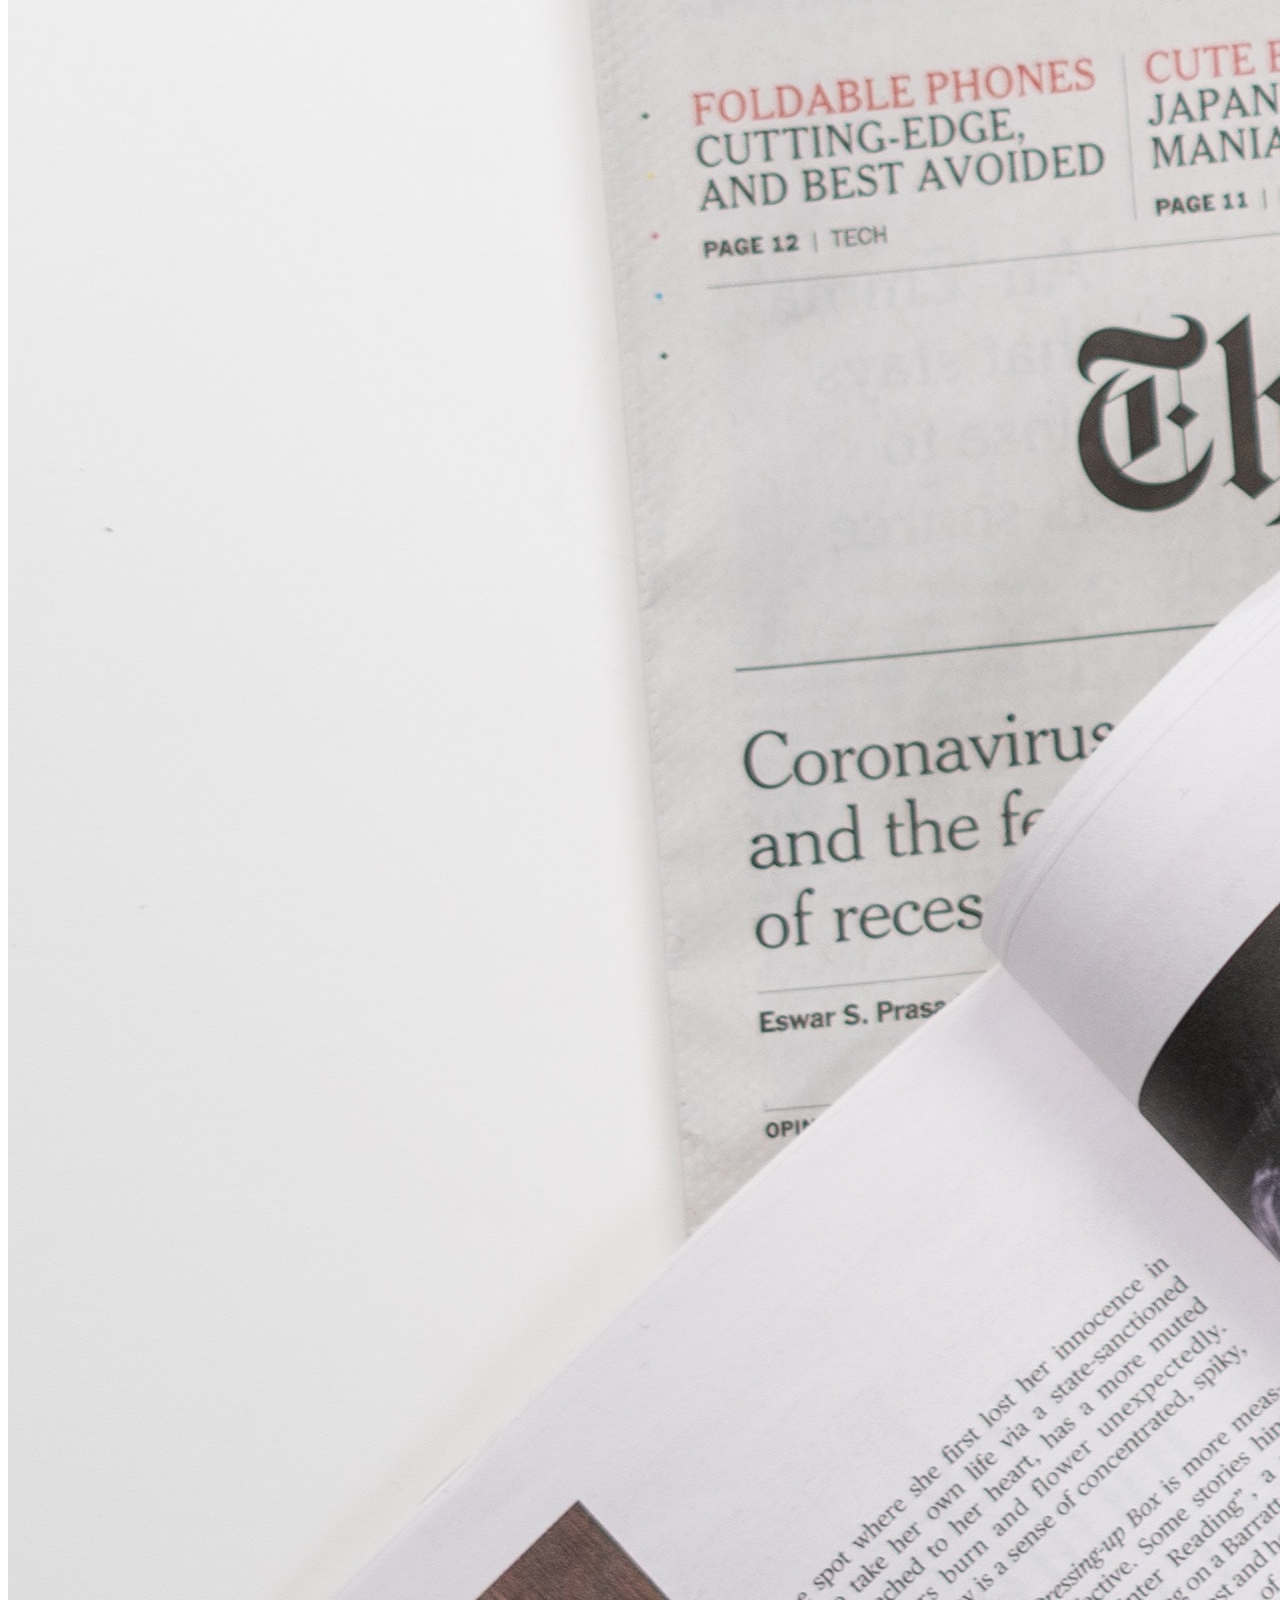
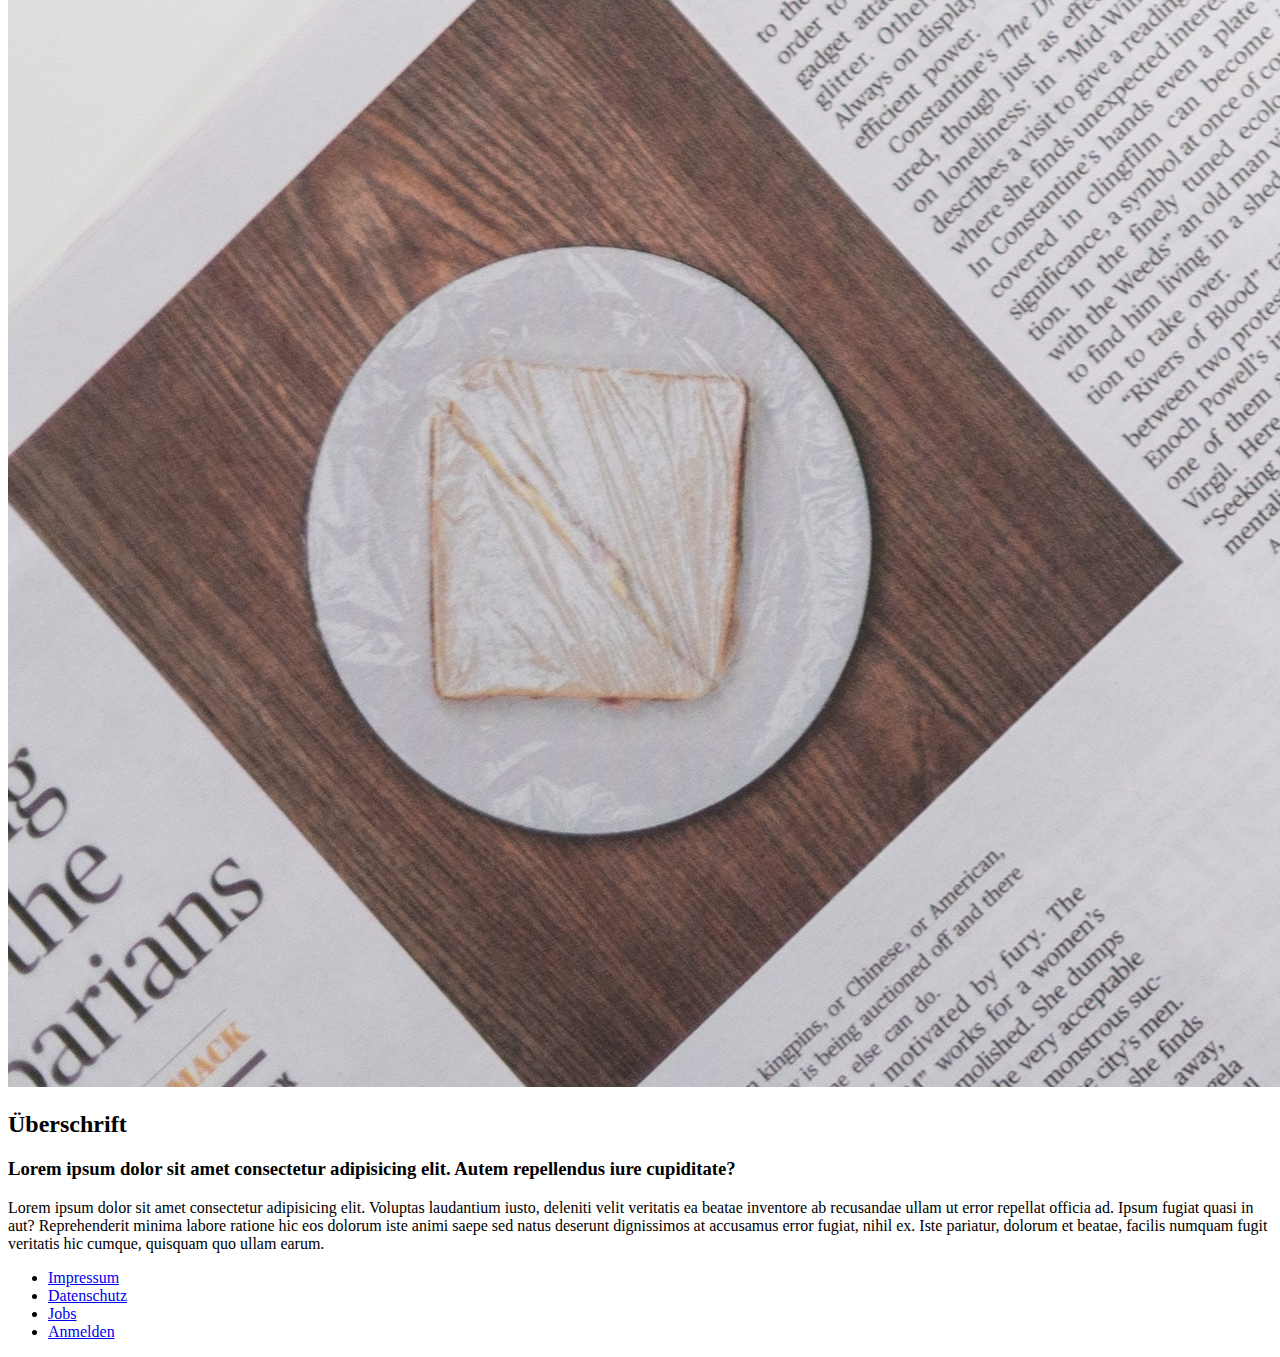
==== commit e17c46ac: "[TASK] Done" ====
--- a/Ressources/Private/index.html
+++ b/Ressources/Private/index.html
@@ -11,36 +11,48 @@
 
 <body>
 
-    <img class="background-left" src="../img/bg_objekt_links.svg" alt="background">
     <img class="background-right" src="../img/bg_objekt_oben_rechts.svg" alt="background">
-    <img class="background-right-bottom" src="../img/bg_objekt_unten_rechts_menu.svg" alt="background">
-    
+    <img class="background-left-bottom" src="../img/bg_objekt_unten_links.svg" alt="background">
+
     <div class="nav-container">
         <nav class="navbar">
             <div class="logo">
                 <a href="index.html"><img src="../img/zmg_logo.svg" alt="Logo"></a>
             </div>
             <ul class=nav-items>
-                <li><p>Anmelden</p><svg xmlns="http://www.w3.org/2000/svg" width="32" height="33" viewBox="0 0 32 33">
-                    <g id="Person" transform="translate(-1256 -3484.5)">
-                      <rect id="Rechteck_111" data-name="Rechteck 111" width="32" height="32" transform="translate(1256 3485)" fill="#fff" opacity="0"/>
-                      <path id="Schnittmenge_4" data-name="Schnittmenge 4" d="M-9900.238-10c-.275-4.4-.527-8.81-.781-13.215-.158-2.725,1.029-3.982,3.781-3.993,2.711-.012,5.42,0,8.129,0,.9,0,1.807,0,2.709,0,1.887,0,3.773-.006,5.66.01,2.4.019,3.48,1.03,3.406,3.438-.105,3.574-.34,7.146-.561,10.715q-.1,1.526-.205,3.05Zm11.182-19.681a6.2,6.2,0,0,1-6.172-6.226A5.963,5.963,0,0,1-9889.2-42a5.978,5.978,0,0,1,6.146,6.108,6.146,6.146,0,0,1-5.965,6.21Z" transform="translate(11161.182 3526.999)" stroke="rgba(0,0,0,0)" stroke-miterlimit="10" stroke-width="1"/>
-                    </g>
-                  </svg></li>
+                <li>
+                    <p>Anmelden</p><svg xmlns="http://www.w3.org/2000/svg" width="32" height="33" viewBox="0 0 32 33">
+                        <g id="Person" transform="translate(-1256 -3484.5)">
+                            <rect id="Rechteck_111" data-name="Rechteck 111" width="32" height="32"
+                                transform="translate(1256 3485)" fill="#fff" opacity="0" />
+                            <path id="Schnittmenge_4" data-name="Schnittmenge 4"
+                                d="M-9900.238-10c-.275-4.4-.527-8.81-.781-13.215-.158-2.725,1.029-3.982,3.781-3.993,2.711-.012,5.42,0,8.129,0,.9,0,1.807,0,2.709,0,1.887,0,3.773-.006,5.66.01,2.4.019,3.48,1.03,3.406,3.438-.105,3.574-.34,7.146-.561,10.715q-.1,1.526-.205,3.05Zm11.182-19.681a6.2,6.2,0,0,1-6.172-6.226A5.963,5.963,0,0,1-9889.2-42a5.978,5.978,0,0,1,6.146,6.108,6.146,6.146,0,0,1-5.965,6.21Z"
+                                transform="translate(11161.182 3526.999)" stroke="rgba(0,0,0,0)" stroke-miterlimit="10"
+                                stroke-width="1" />
+                        </g>
+                    </svg>
+                </li>
                 <li><svg xmlns="http://www.w3.org/2000/svg" width="32" height="32" viewBox="0 0 32 32">
-                    <g id="Lupe" transform="translate(-1295 -3485)">
-                      <rect id="Rechteck_112" data-name="Rechteck 112" width="32" height="32" transform="translate(1295 3485)" fill="#fff" opacity="0"/>
-                      <path id="Icon_material-search" data-name="Icon material-search" d="M27.37,24.626H25.925l-.512-.494a11.91,11.91,0,1,0-1.281,1.281l.494.512V27.37l9.148,9.13L36.5,33.774Zm-10.978,0a8.233,8.233,0,1,1,8.233-8.233A8.222,8.222,0,0,1,16.393,24.626Z" transform="translate(1290.5 3480.5)"/>
-                    </g>
-                  </svg>
-                  </li>
-                <li> <button class="menuButton show-menu" onclick="this.classList.toggle('opened');this.setAttribute('aria-expanded', this.classList.contains('opened'))" aria-label="Main Menu">
-                    <svg width="40" height="40" viewBox="0 0 100 100">
-                      <path class="line line1" d="M 20,29.000046 H 80.000231 C 80.000231,29.000046 94.498839,28.817352 94.532987,66.711331 94.543142,77.980673 90.966081,81.670246 85.259173,81.668997 79.552261,81.667751 75.000211,74.999942 75.000211,74.999942 L 25.000021,25.000058" />
-                      <path class="line line2" d="M 20,50 H 80" />
-                      <path class="line line3" d="M 20,70.999954 H 80.000231 C 80.000231,70.999954 94.498839,71.182648 94.532987,33.288669 94.543142,22.019327 90.966081,18.329754 85.259173,18.331003 79.552261,18.332249 75.000211,25.000058 75.000211,25.000058 L 25.000021,74.999942" />
+                        <g id="Lupe" transform="translate(-1295 -3485)">
+                            <rect id="Rechteck_112" data-name="Rechteck 112" width="32" height="32"
+                                transform="translate(1295 3485)" fill="#fff" opacity="0" />
+                            <path id="Icon_material-search" data-name="Icon material-search"
+                                d="M27.37,24.626H25.925l-.512-.494a11.91,11.91,0,1,0-1.281,1.281l.494.512V27.37l9.148,9.13L36.5,33.774Zm-10.978,0a8.233,8.233,0,1,1,8.233-8.233A8.222,8.222,0,0,1,16.393,24.626Z"
+                                transform="translate(1290.5 3480.5)" />
+                        </g>
                     </svg>
-                  </button>
+                </li>
+                <li> <button class="menuButton show-menu"
+                        onclick="this.classList.toggle('opened');this.setAttribute('aria-expanded', this.classList.contains('opened'))"
+                        aria-label="Main Menu">
+                        <svg width="40" height="40" viewBox="0 0 100 100">
+                            <path class="line line1"
+                                d="M 20,29.000046 H 80.000231 C 80.000231,29.000046 94.498839,28.817352 94.532987,66.711331 94.543142,77.980673 90.966081,81.670246 85.259173,81.668997 79.552261,81.667751 75.000211,74.999942 75.000211,74.999942 L 25.000021,25.000058" />
+                            <path class="line line2" d="M 20,50 H 80" />
+                            <path class="line line3"
+                                d="M 20,70.999954 H 80.000231 C 80.000231,70.999954 94.498839,71.182648 94.532987,33.288669 94.543142,22.019327 90.966081,18.329754 85.259173,18.331003 79.552261,18.332249 75.000211,25.000058 75.000211,25.000058 L 25.000021,74.999942" />
+                        </svg>
+                    </button>
                 </li>
             </ul>
         </nav>
@@ -50,8 +62,12 @@
         <ul class="nav-level-1">
             <li><a href="sub.html">News</a></li>
             <li><a href="sub.html">Studien</a></li>
-            <li><p class="has-subPage services">Services</p></li>
-            <li><p class="has-subPage tools">Tools & Instrumente</p></li>
+            <li>
+                <p class="has-subPage services">Services</p>
+            </li>
+            <li>
+                <p class="has-subPage tools">Tools & Instrumente</p>
+            </li>
             <li><a href="sub.html">Seminare & Workshops</a></li>
             <li><a href="sub.html">ZMG-Archiv</a></li>
             <li><a href="sub.html">Unser Team</a></li>
@@ -74,96 +90,87 @@
             <div class="menu-teaser-image">
             </div>
             <h3>Dies ist ein Teaser</h3>
-            <p>Lorem ipsum dolor sit amet consectetur adipisicing elit. Nihil, cum. Nobis dolorem voluptate eaque quod? Obcaecati tenetur ipsam mollitia minus.</p>
+            <p>Lorem ipsum dolor sit amet consectetur adipisicing elit. Nihil, cum. Nobis dolorem voluptate eaque quod?
+                Obcaecati tenetur ipsam mollitia minus.</p>
         </div>
     </div>
 
+
+    <div class="header-image-container">
+        <img src="../img/teaser/6.jpg" alt="" class="header-image">
+    </div>
     <div class="content-wrapper">
-    
-        <div class="bread-crumb">
-            <ul>
-                <li><a href="index.html">Startseite</a></li>
-            </ul>
-        </div>
+        <main>
 
-        <main>
+
+            <div class="header-text">
+                <h2>Wir zeigen die Kraft der Zeitungen</h2>
+                <p>Lorem ipsum dolor sit amet consectetur, adipisicing elit. Deleniti commodi amet enim molestiae sed
+                    labore sit, esse suscipit, obcaecati quidem molestias facilis repudiandae sequi doloremque
+                    praesentium qui ea nemo. Illo tenetur reprehenderit sunt id consectetur ex nostrum soluta
+                    repudiandae laudantium libero officiis nam, aspernatur maiores minima sequi! Quos quia at, optio, ab
+                    quisquam mollitia similique placeat aliquam enim quae aliquid asperiores expedita labore
+                    perspiciatis nihil sint, magnam sapiente excepturi non!</p>
+            </div>
+
             <h1>Studien</h1>
 
-            <div class="teaser">
-                <img src="../img/teaser/1.png" alt="first-teaser">
-                <div class="teaser-content">
-                    <p class="teaser-category">Digitalisierung, Journalismus</p>
-                    <h2 class="teaser-title">Studie Digitaler Journalismus</h2>
-                    <p>Lorem ipsum dolor sit amet consectetur adipisicing elit. Ipsa, odit dolorum obcaecati numquam aliquam eum beatae minus placeat ad. Libero iusto nam mollitia tenetur impedit provident animi voluptas dolorum, saepe itaque, ab molestiae laudantium corporis!</p>
-                    <a href="sub.html">Mehr</a>
+            <div class="teaser-container">
+                <div class="teaser">
+                    <img src="../img/teaser/7.png" alt="first-teaser">
+                    <div class="teaser-content">
+                        <h2 class="teaser-title">Auflagen der Zeitungen</h2>
+                        <p>Lorem ipsum dolor sit amet consectetur adipisicing elit. Ipsam quos alias molestias, enim,
+                            ipsum ab illum voluptatem ratione eos praesentium optio reiciendis at commodi delectus.</p>
+                        <a href="secondsub.html">Mehr</a>
+                    </div>
+                </div>
+                <div class="teaser">
+                    <img src="../img/teaser/8.png" alt="second-teaser">
+                    <div class="teaser-content">
+                        <h2 class="teaser-title">Media-Beratung</h2>
+                        <p>Lorem ipsum dolor sit amet consectetur adipisicing elit. Ipsam quos alias molestias, enim,
+                            ipsum ab illum voluptatem ratione eos praesentium optio reiciendis at commodi delectus.</p>
+                        <a href="secondsub.html">Mehr</a>
+                    </div>
+                </div>
+                <div class="teaser">
+                    <img src="../img/teaser/9.png" alt="third-teaser">
+                    <div class="teaser-content">
+                        <h2 class="teaser-title">Gremien</h2>
+                        <p>Lorem ipsum dolor sit amet consectetur adipisicing elit. Ipsam quos alias molestias, enim,
+                            ipsum ab illum voluptatem ratione eos praesentium optio reiciendis at commodi delectus.</p>
+                        <a href="secondsub.html">Mehr</a>
+                    </div>
                 </div>
             </div>
-            <div class="teaser">
-                <img src="../img/teaser/3.png" alt="second-teaser">
-                <div class="teaser-content">
-                    <p class="teaser-category">Branche, Energieberater</p>
-                    <h2 class="teaser-title">Energieanbieter-Studie</h2>
-                    <p>Lorem ipsum dolor sit amet consectetur adipisicing elit. Veritatis sit quis aliquid ratione perspiciatis sint, molestias placeat doloremque nemo harum praesentium rerum dicta quo iusto neque quam recusandae, maiores sequi impedit? Dolores cum temporibus voluptates!</p>
-                    <a href="sub.html">Mehr</a>
+            <div class="content-element-1">
+                <h2 class="image-title">Bildüberschrift</h2>
+                <div class="image-container">
+                    <img src="../img/teaser/6.jpg" alt="cover">
                 </div>
-            </div>
-            <div class="teaser">
-                <img src="../img/teaser/4.png" alt="third-teaser">
-                <div class="teaser-content">
-                    <p class="teaser-category">Digitalisierung, Journalismus, Aktuell</p>
-                    <h2 class="teaser-title">E-Paper-Studie 2020</h2>
-                    <p>Lorem ipsum dolor sit amet consectetur, adipisicing elit. Impedit qui quis soluta quod iusto a numquam fugit saepe natus cumque ea odio nisi, hic laborum? Vitae voluptate excepturi blanditiis. Nam quam magni reiciendis odit soluta!</p>
-                    <a href="sub.html">Mehr</a>
-                </div>
-            </div>
-            <div class="teaser">
-                <img src="../img/teaser/2.png" alt="third-teaser">
-                <div class="teaser-content">
-                    <p class="teaser-category">Digitalisierung</p>
-                    <h2 class="teaser-title">Smart-Home-Studie</h2>
-                    <p>Lorem ipsum dolor sit amet consectetur adipisicing elit. Voluptatum pariatur, eveniet aspernatur quisquam quaerat quibusdam, ea repudiandae deleniti nemo nihil, laudantium laboriosam! Architecto, dolorem! Quod iste nostrum tenetur dolorem atque quia quos accusamus nihil rerum!</p>
-                    <a href="sub.html">Mehr</a>
-                </div>
-            </div>
-            <div class="teaser">
-                <img src="../img/teaser/5.png" alt="first-teaser">
-                <div class="teaser-content">
-                    <p class="teaser-category">Aktuell, Journalismus</p>
-                    <h2 class="teaser-title">Corona-Studie</h2>
-                    <p>Lorem ipsum dolor sit amet, consectetur adipisicing elit. Nisi beatae a, veniam eaque inventore reprehenderit necessitatibus, omnis autem, facilis officiis obcaecati cupiditate laborum fuga facere sapiente pariatur quae quasi perspiciatis molestias impedit soluta! Iusto, laborum!</p>
-                    <a href="sub.html">Mehr</a>
-                </div>
+                <h2>Überschrift</h2>
+                <h3>Lorem ipsum dolor sit amet consectetur adipisicing elit. Autem repellendus iure cupiditate?</h3>
+                <p>Lorem ipsum dolor sit amet consectetur adipisicing elit. Voluptas laudantium iusto, deleniti velit
+                    veritatis ea beatae inventore ab recusandae ullam ut error repellat officia ad. Ipsum fugiat quasi
+                    in aut? Reprehenderit minima labore ratione hic eos dolorum iste animi saepe sed natus deserunt
+                    dignissimos at accusamus error fugiat, nihil ex. Iste pariatur, dolorum et beatae, facilis numquam
+                    fugit veritatis hic cumque, quisquam quo ullam earum.</p>
             </div>
 
-            <a href="sub.html" class="cta">Zum zmg-Wissensportal</a>
 
-            <div class="content-element-2">
-                <div class="teaser">
-                    <a href="sub">Weiterlesen</a>
-                    <a href="sub">Anmelden</a>
-                </div>
-                <div class="teaser-content">
-                    <div class="teaser-text">
-                        <h3>Jetzt alle Inhalte lesen</h3>
-                        <p>Lorem ipsum dolor sit, amet consectetur adipisicing elit. Eveniet nobis cum magnam at quia ut
-                            natus ipsa libero, soluta reiciendis explicabo repudiandae quidem dolore magni culpa nam.
-                            Molestias, tempora. Eius, omnis mollitia voluptatem nesciunt animi facere neque totam quam
-                            ducimus!</p>
-                    </div>
-                    <img src="../img/illu_mitgleidschafft.svg" alt="">
-                </div>
-            </div>
         </main>
 
-    </div> <!--Wrapper closing-->
+    </div>
+    <!--Wrapper closing-->
 
     <div class="footer-container">
         <div class="footer">
             <ul>
-                <li><a href="sub.html">Impressum</a></li>
-                <li><a href="sub.html">Datenschutz</a></li>
-                <li><a href="sub.html">Jobs</a></li>
-                <li><a href="sub.html">Anmelden</a></li>
+                <li><a href="secondsub.html">Impressum</a></li>
+                <li><a href="secondsub.html">Datenschutz</a></li>
+                <li><a href="secondsub.html">Jobs</a></li>
+                <li><a href="secondsub.html">Anmelden</a></li>
             </ul>
         </div>
     </div>
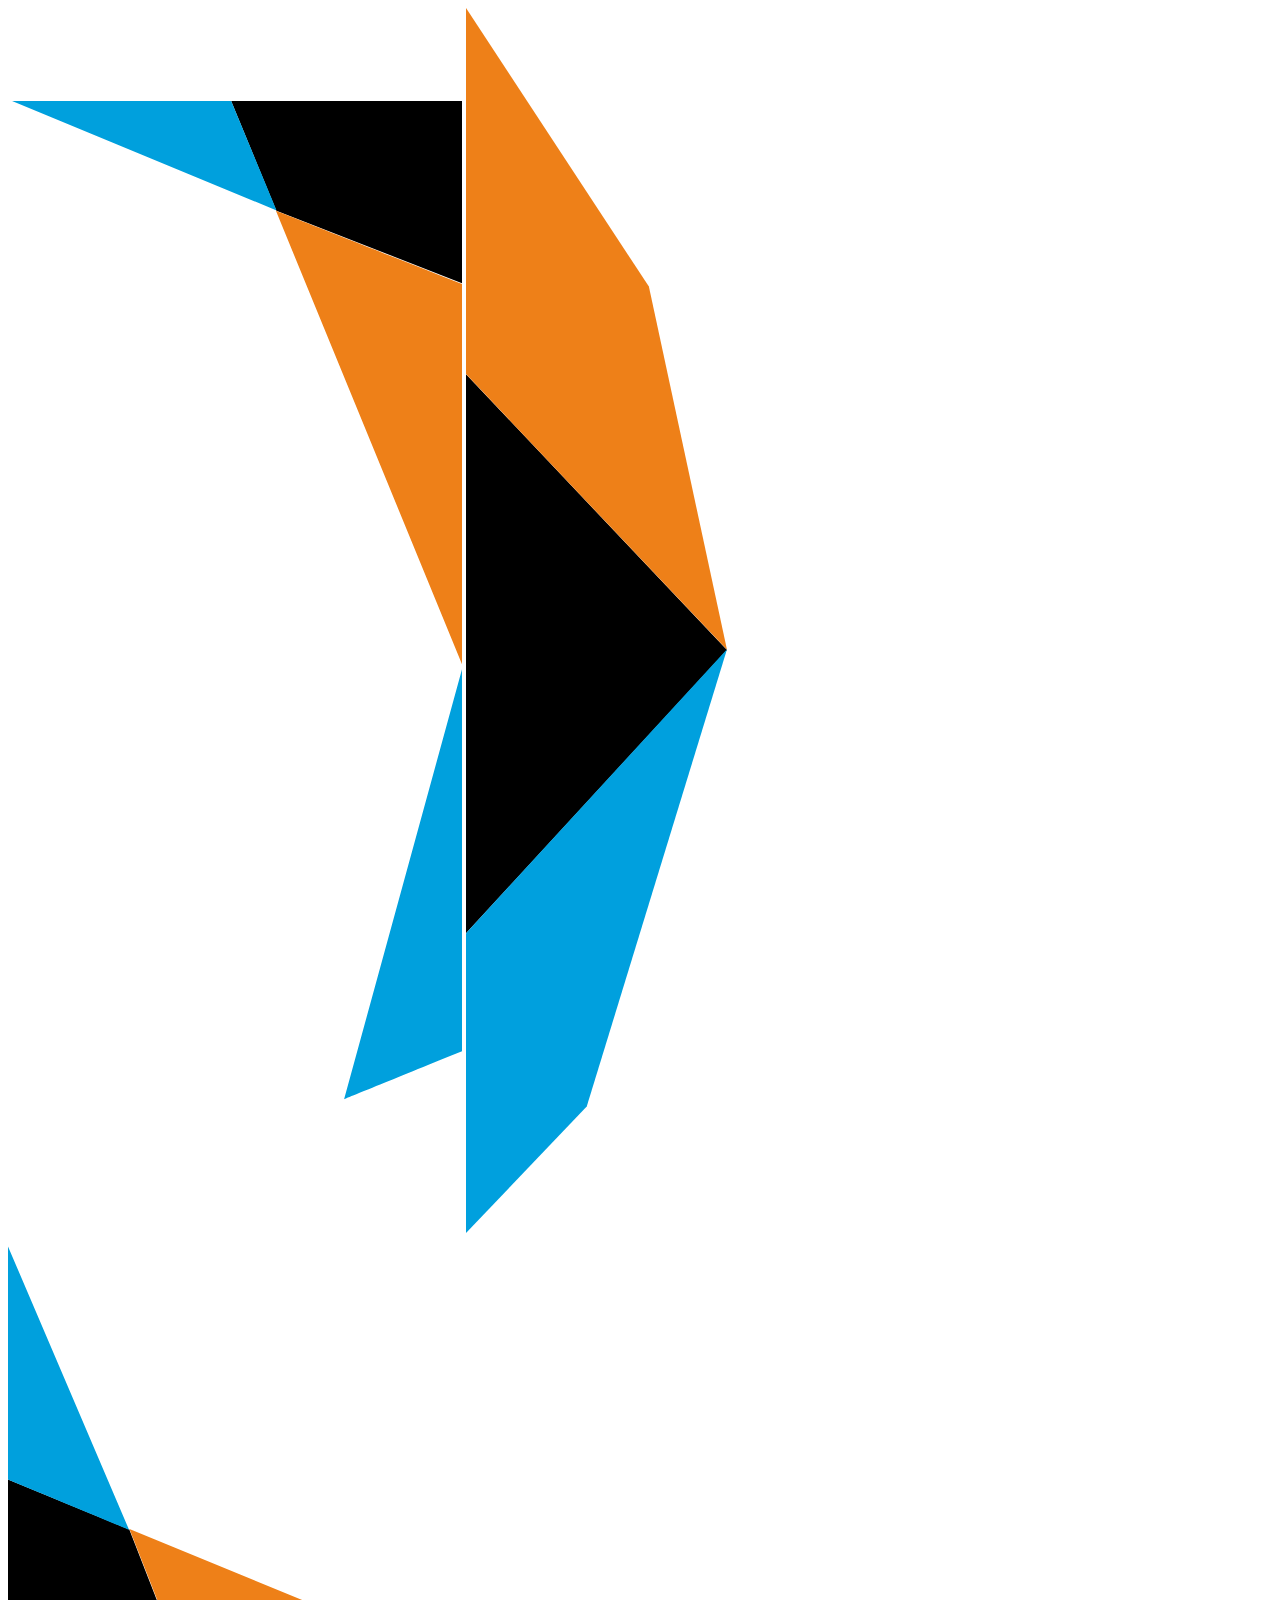
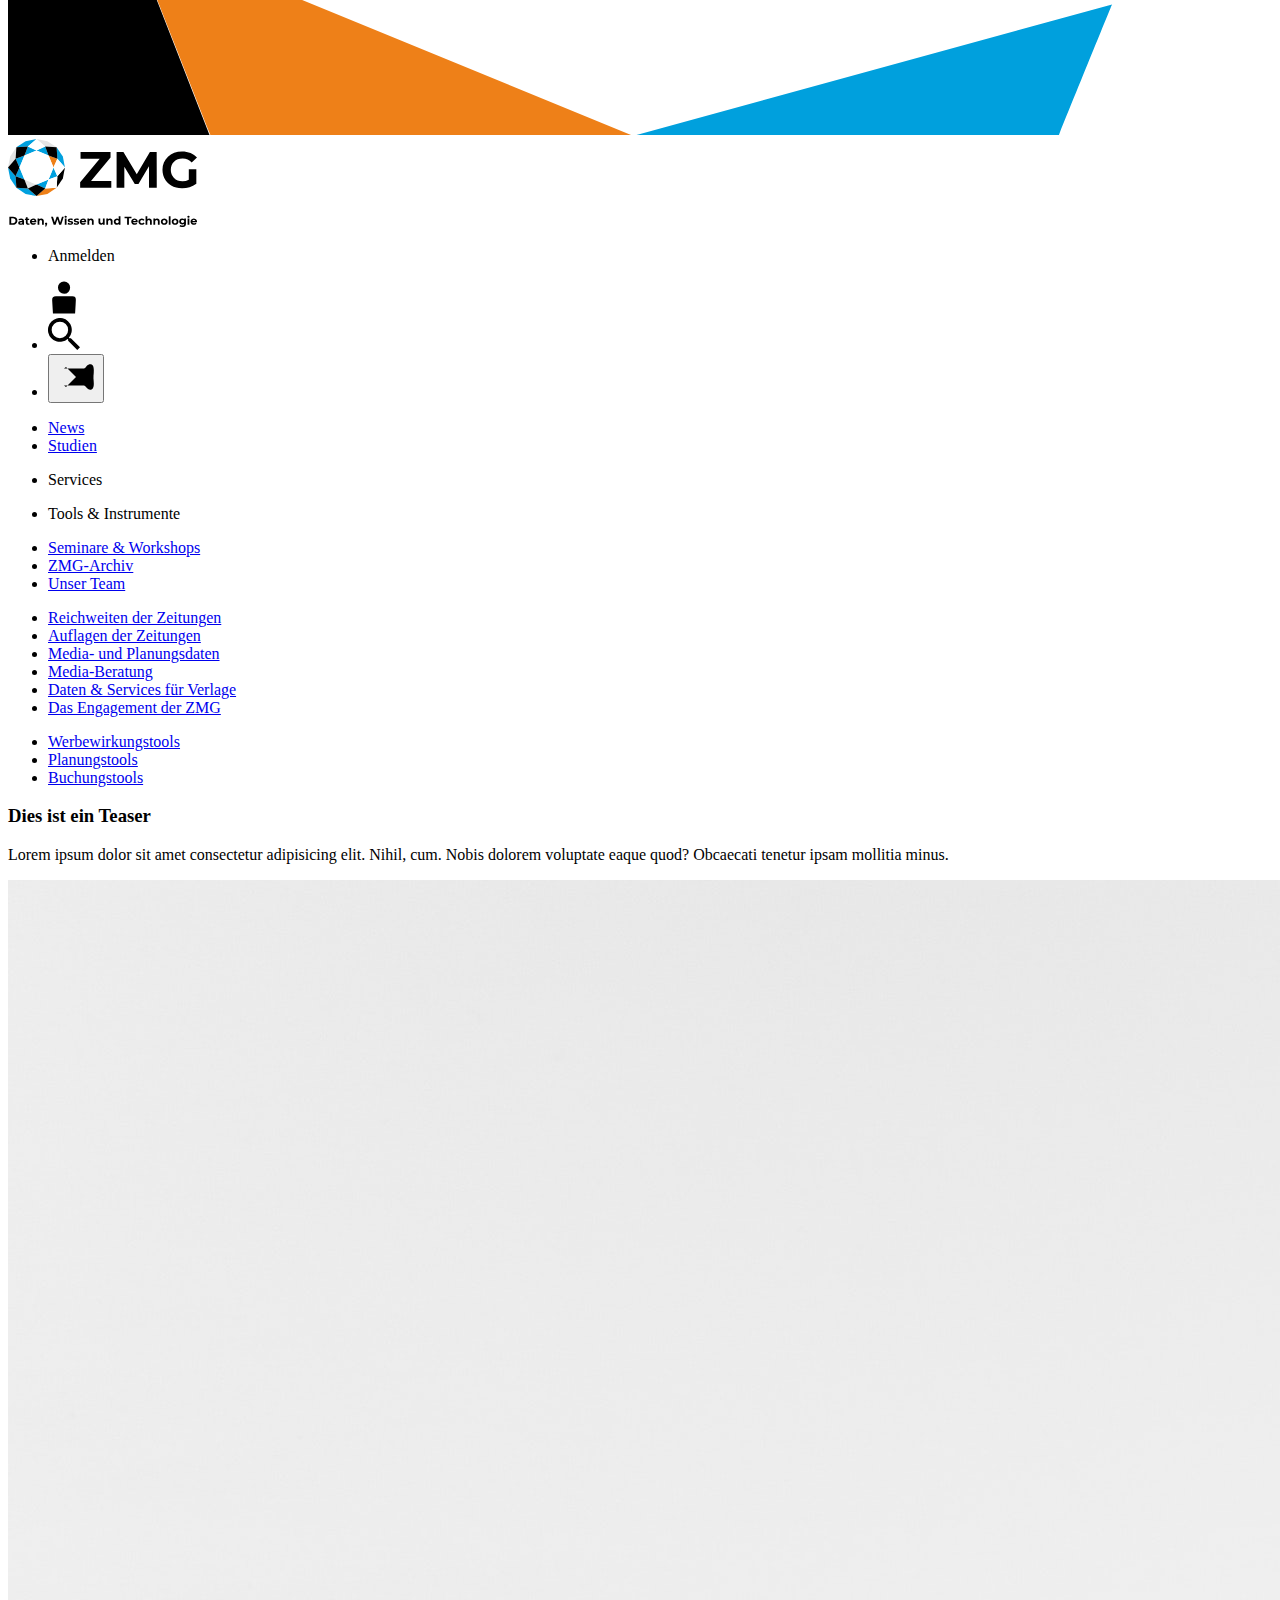
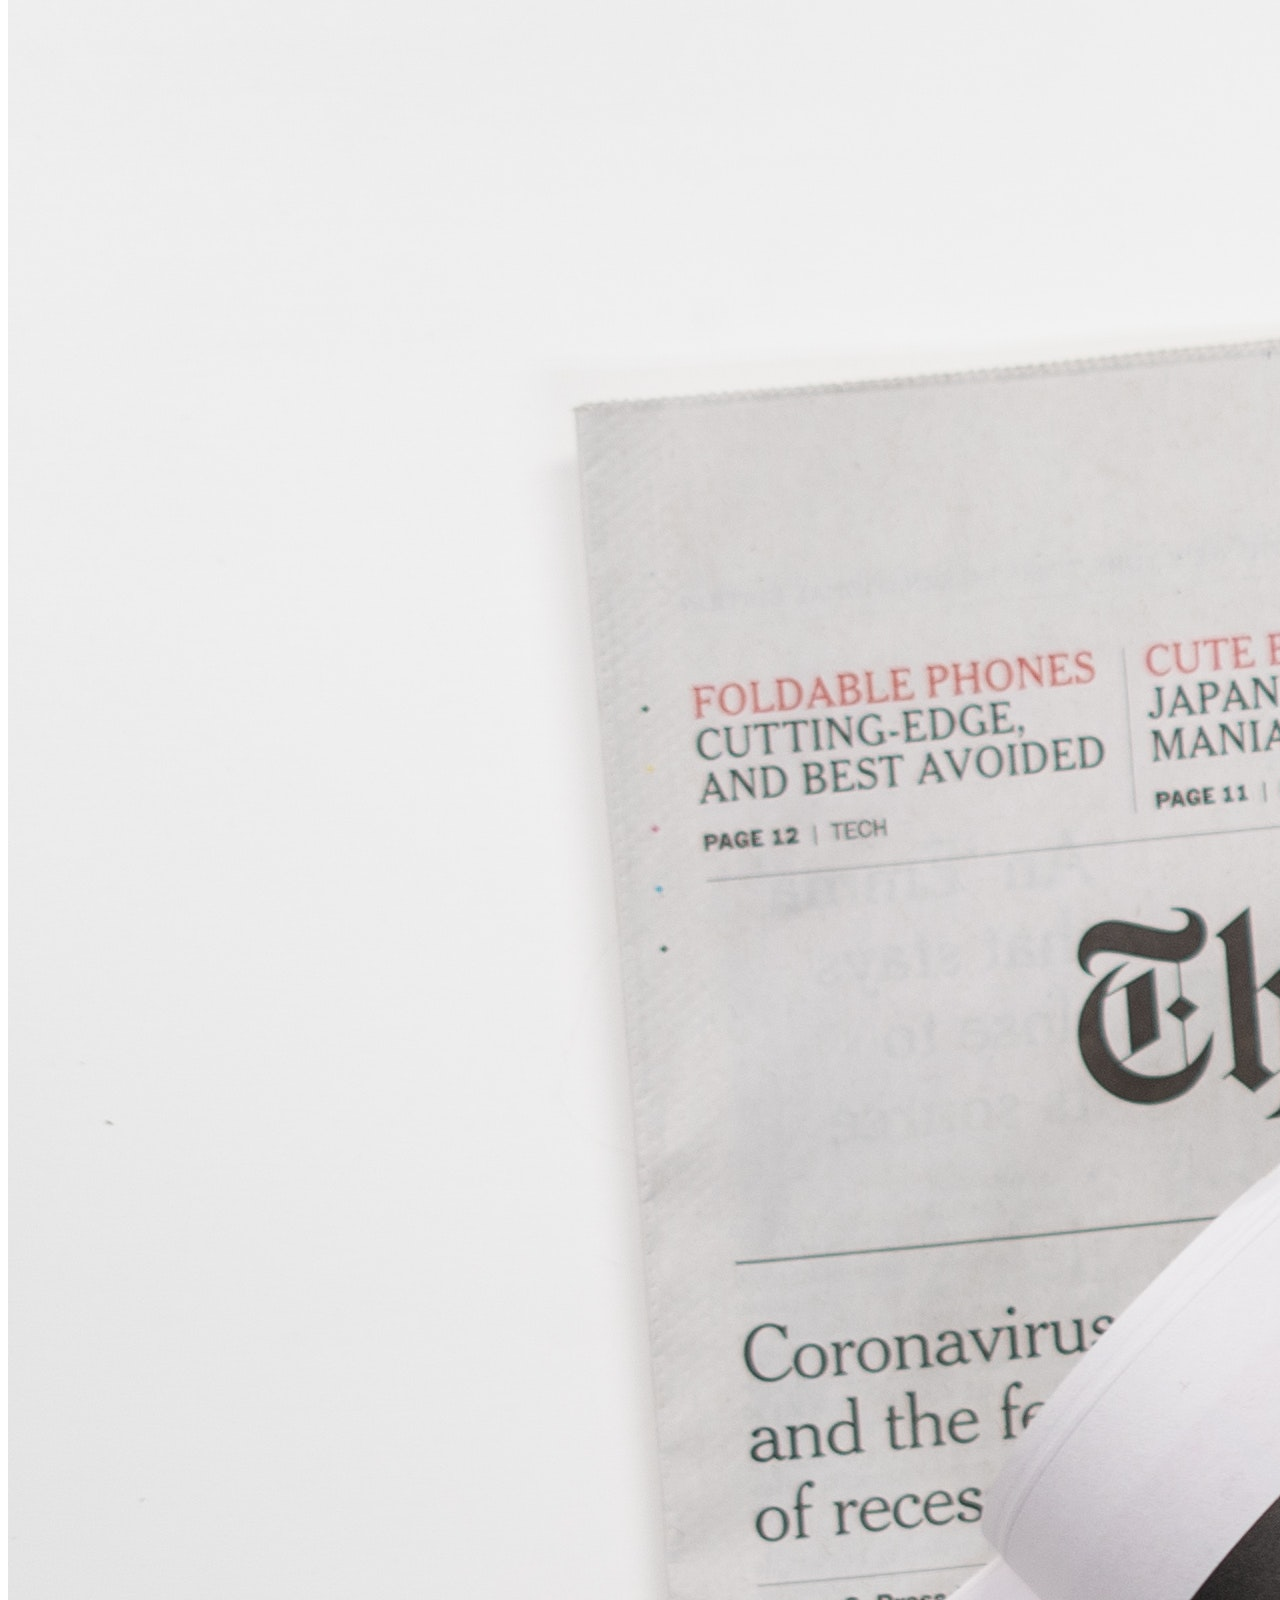
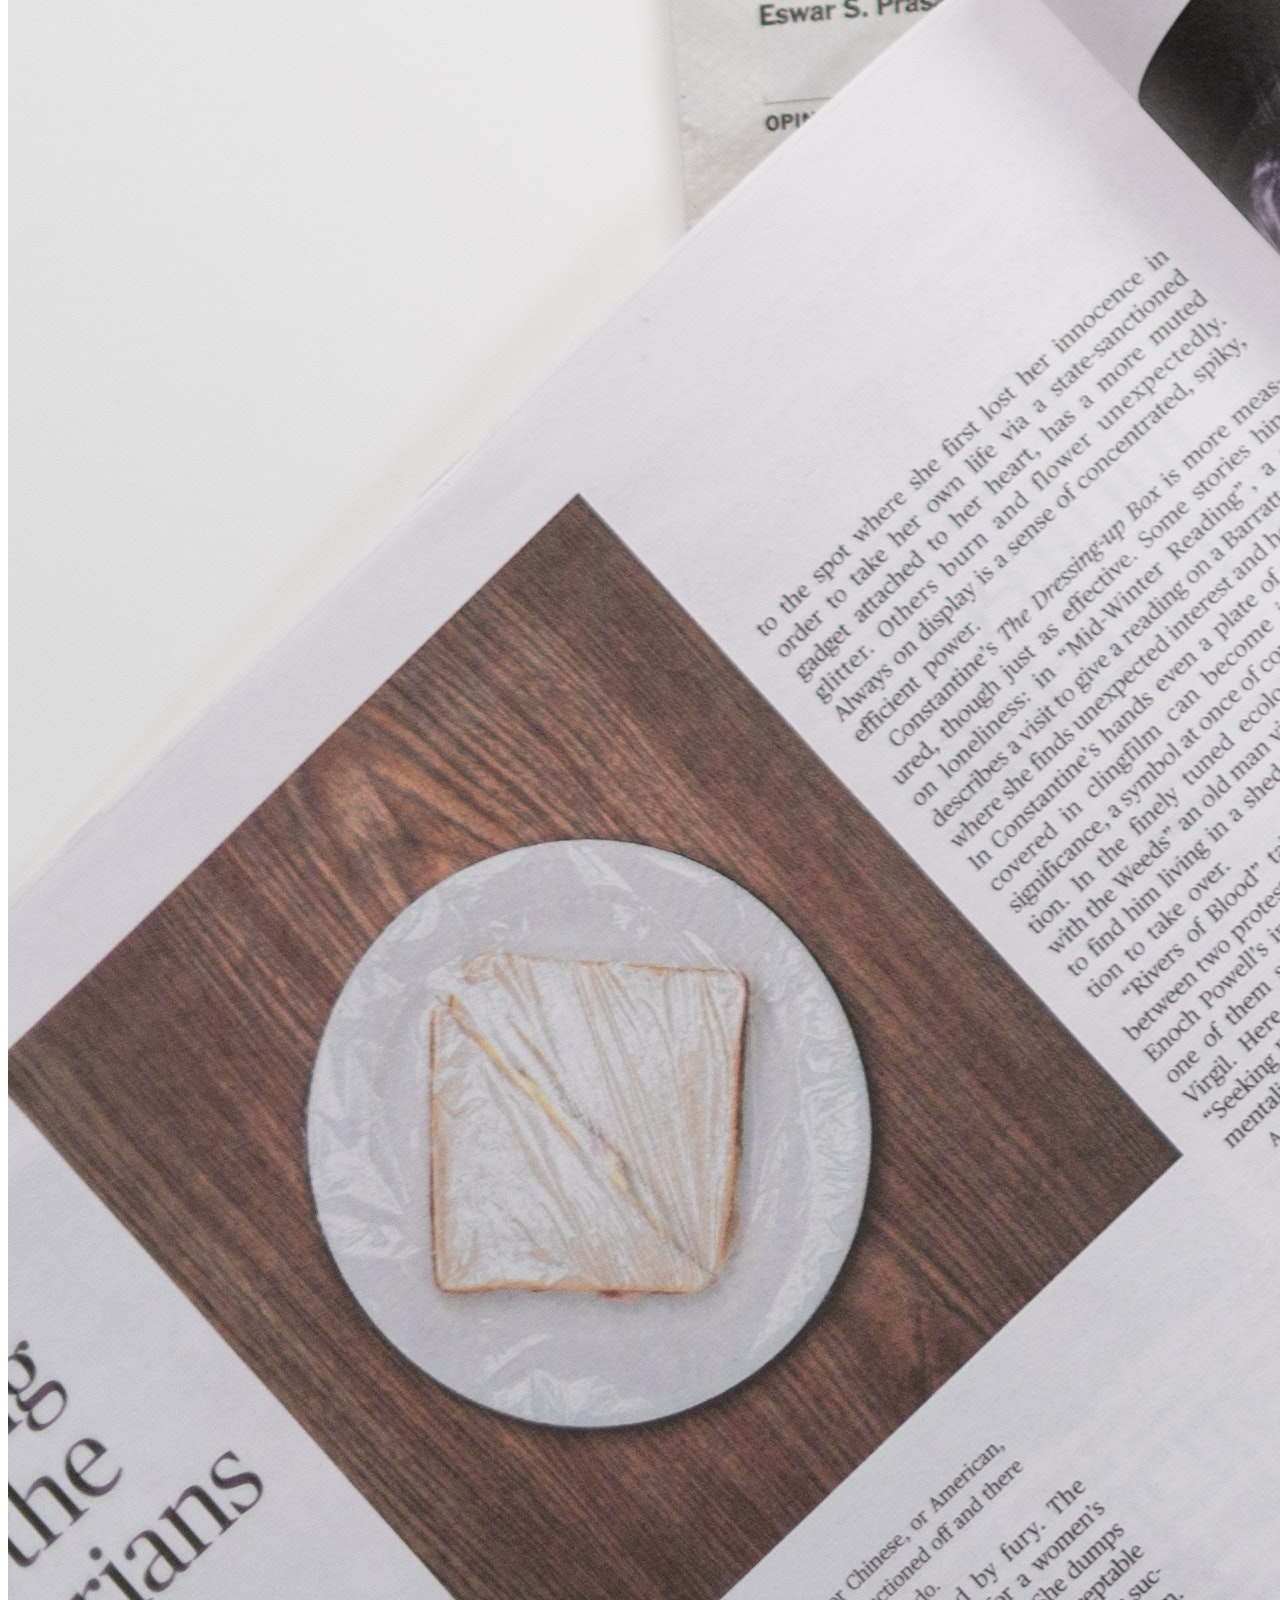
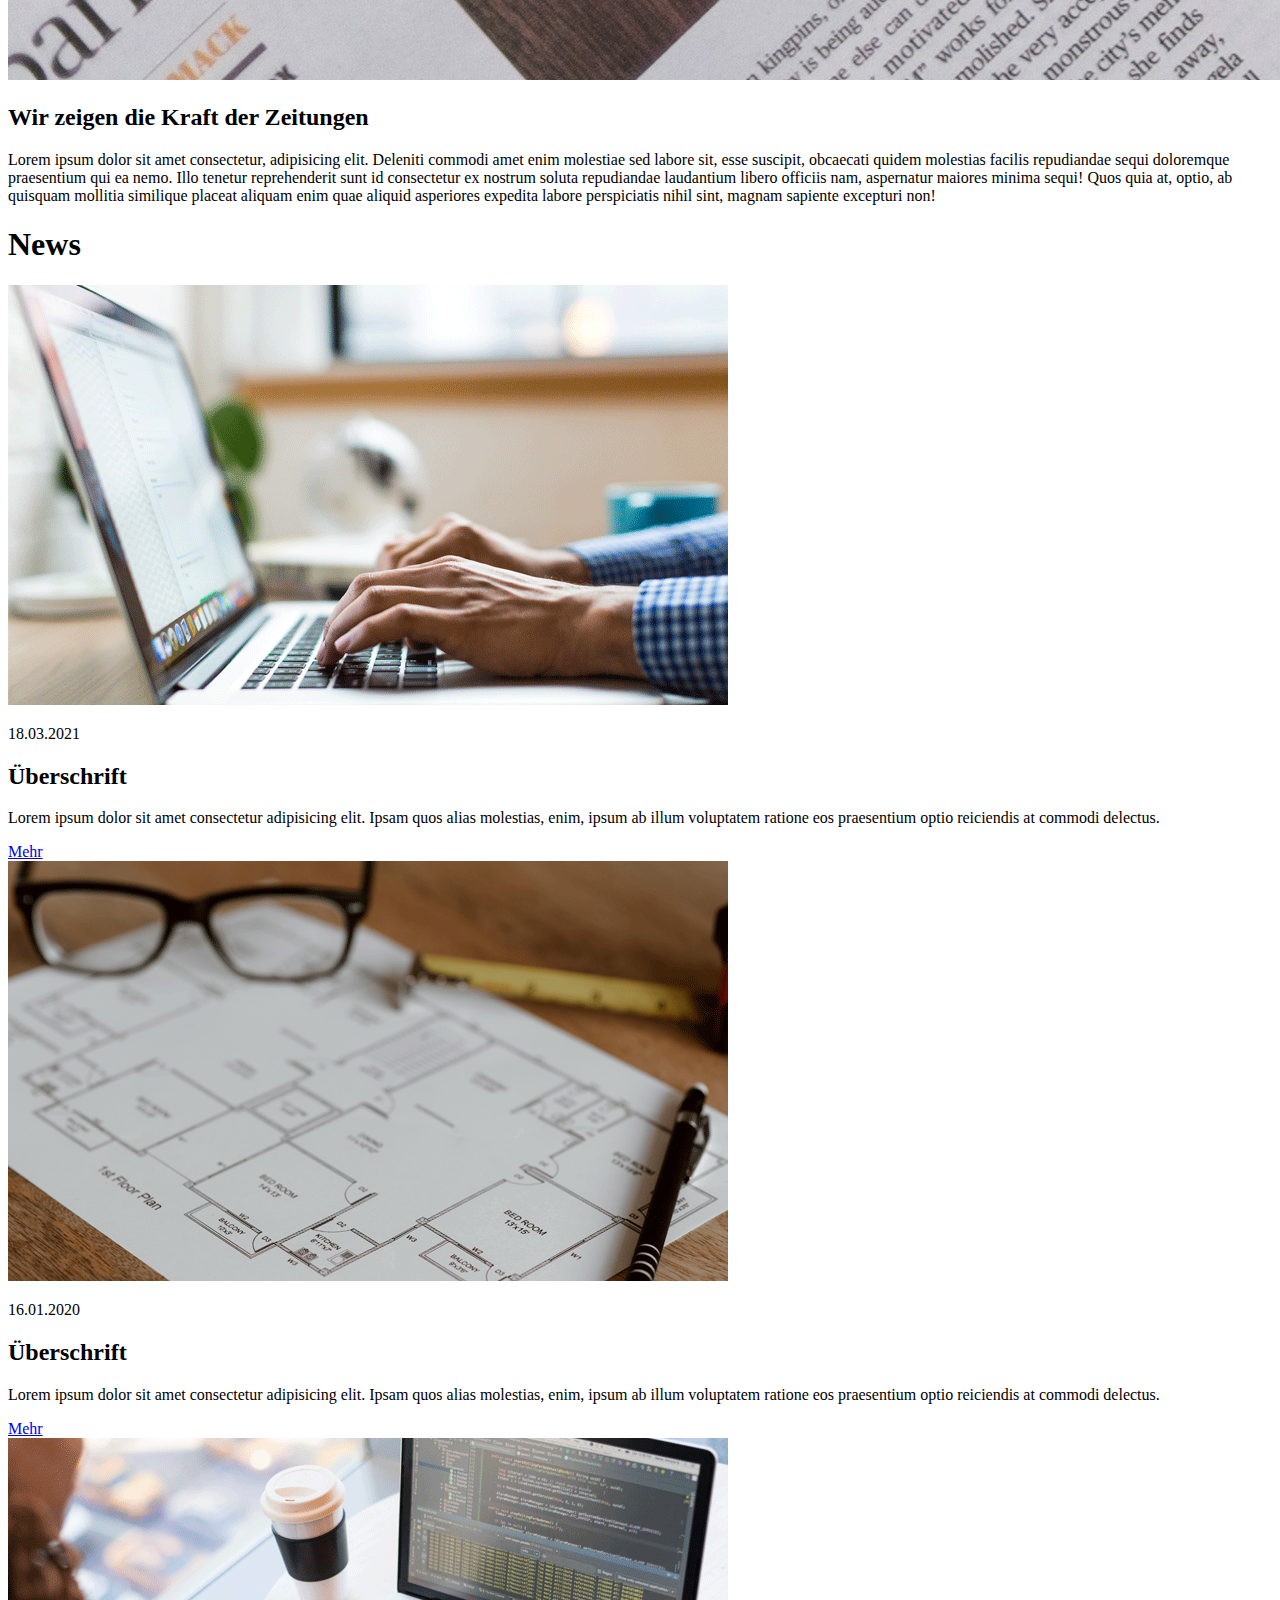
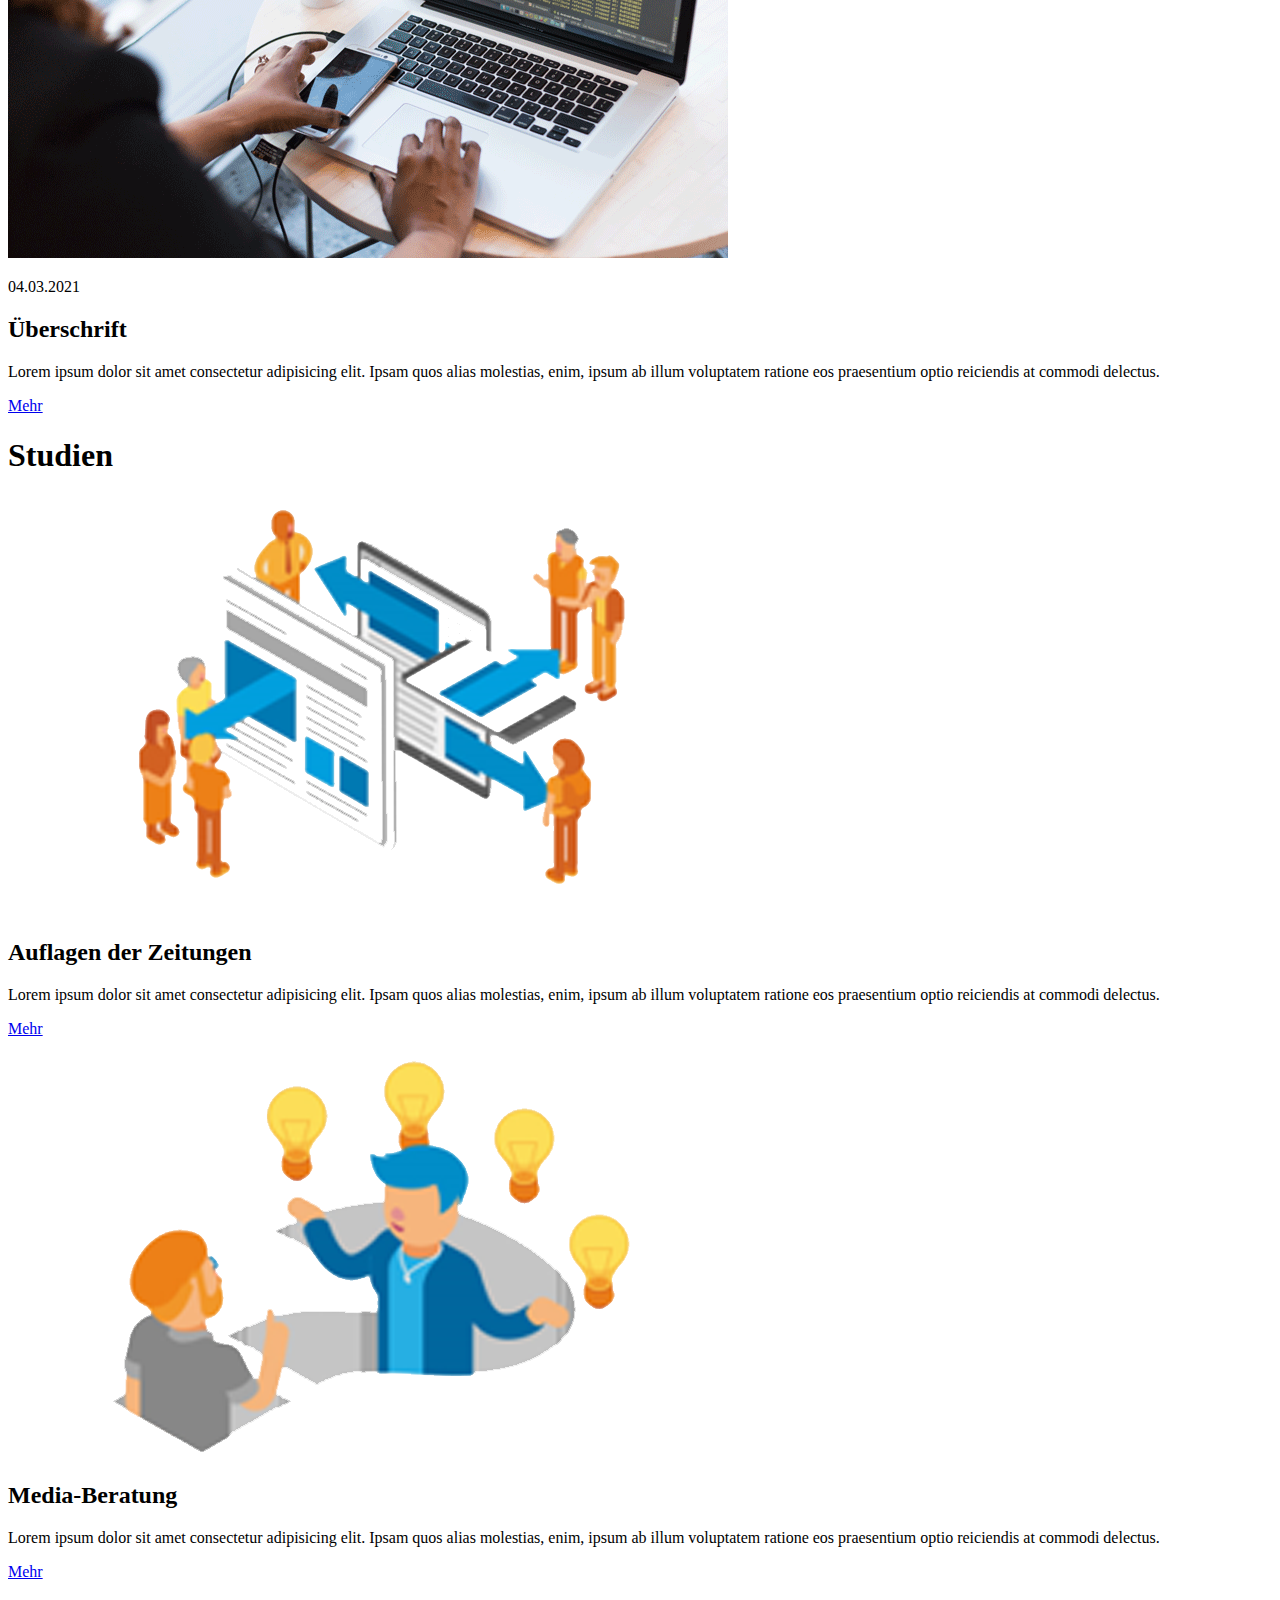
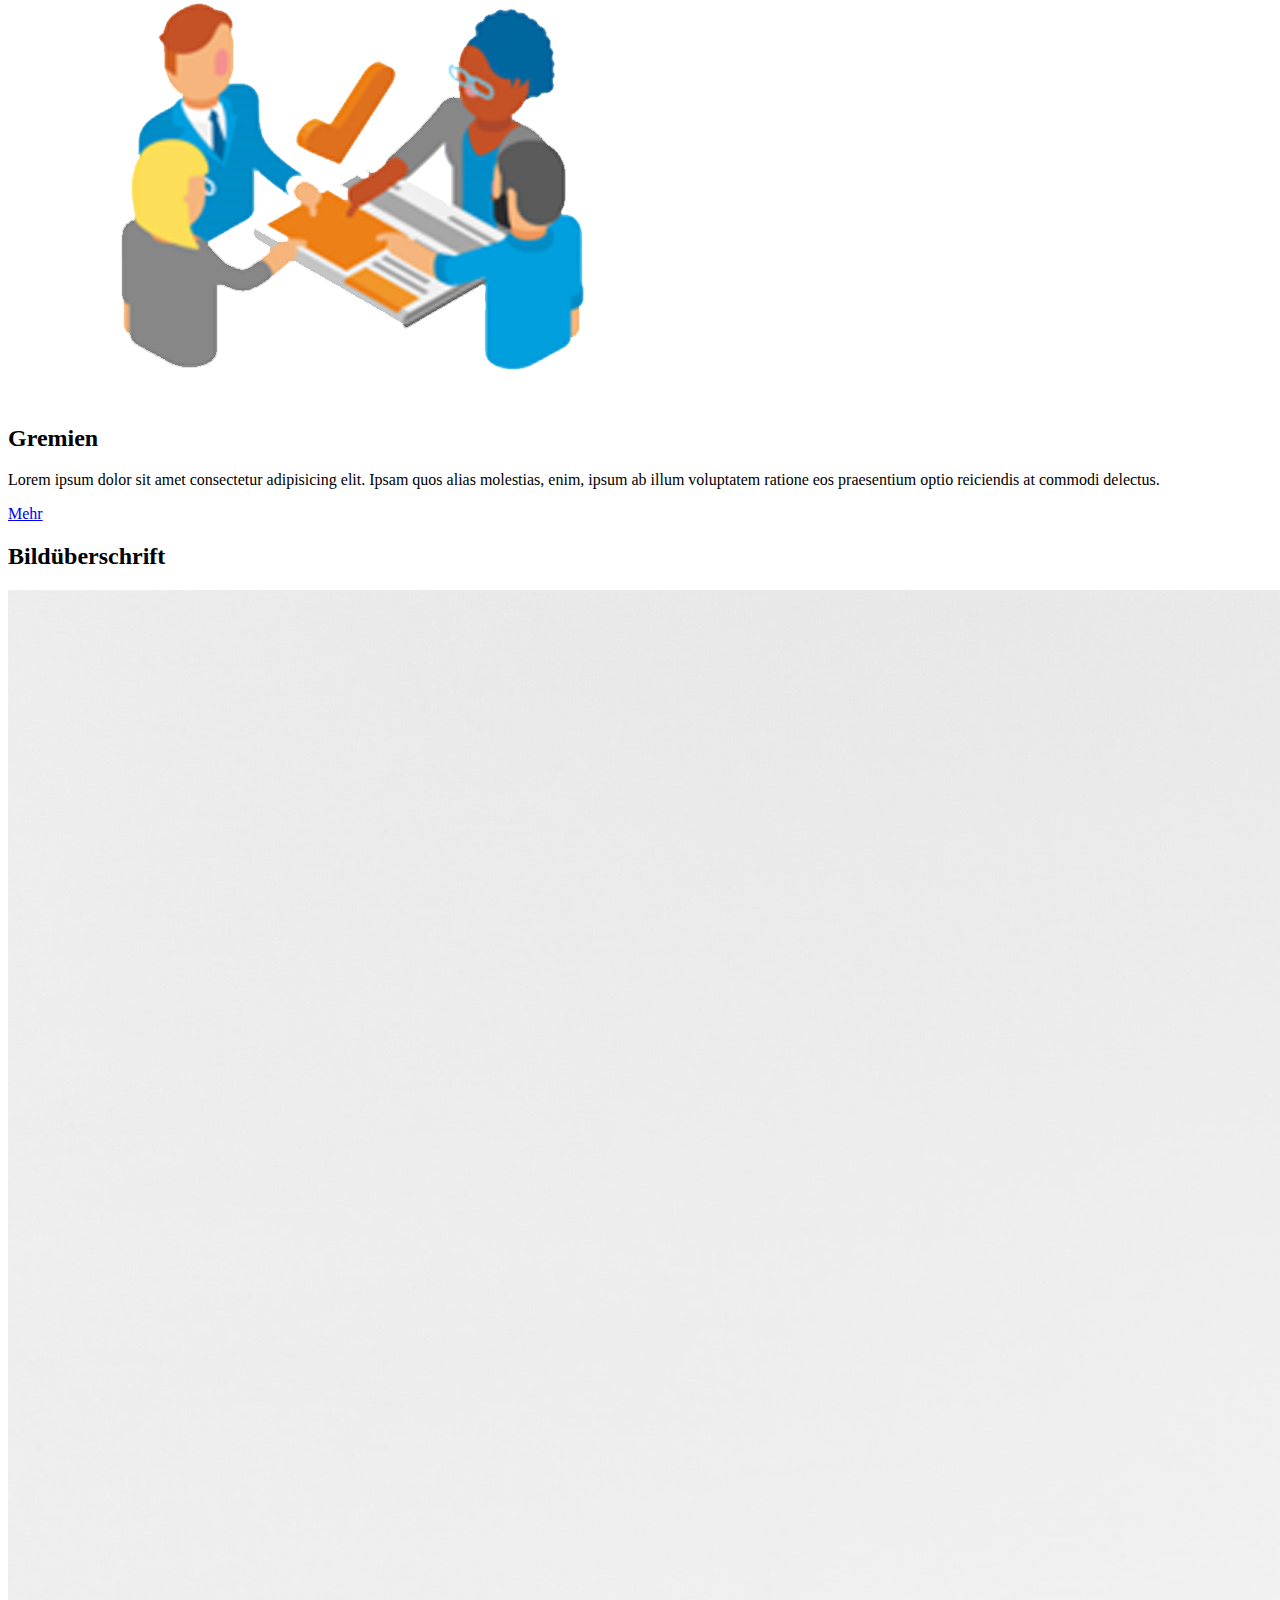
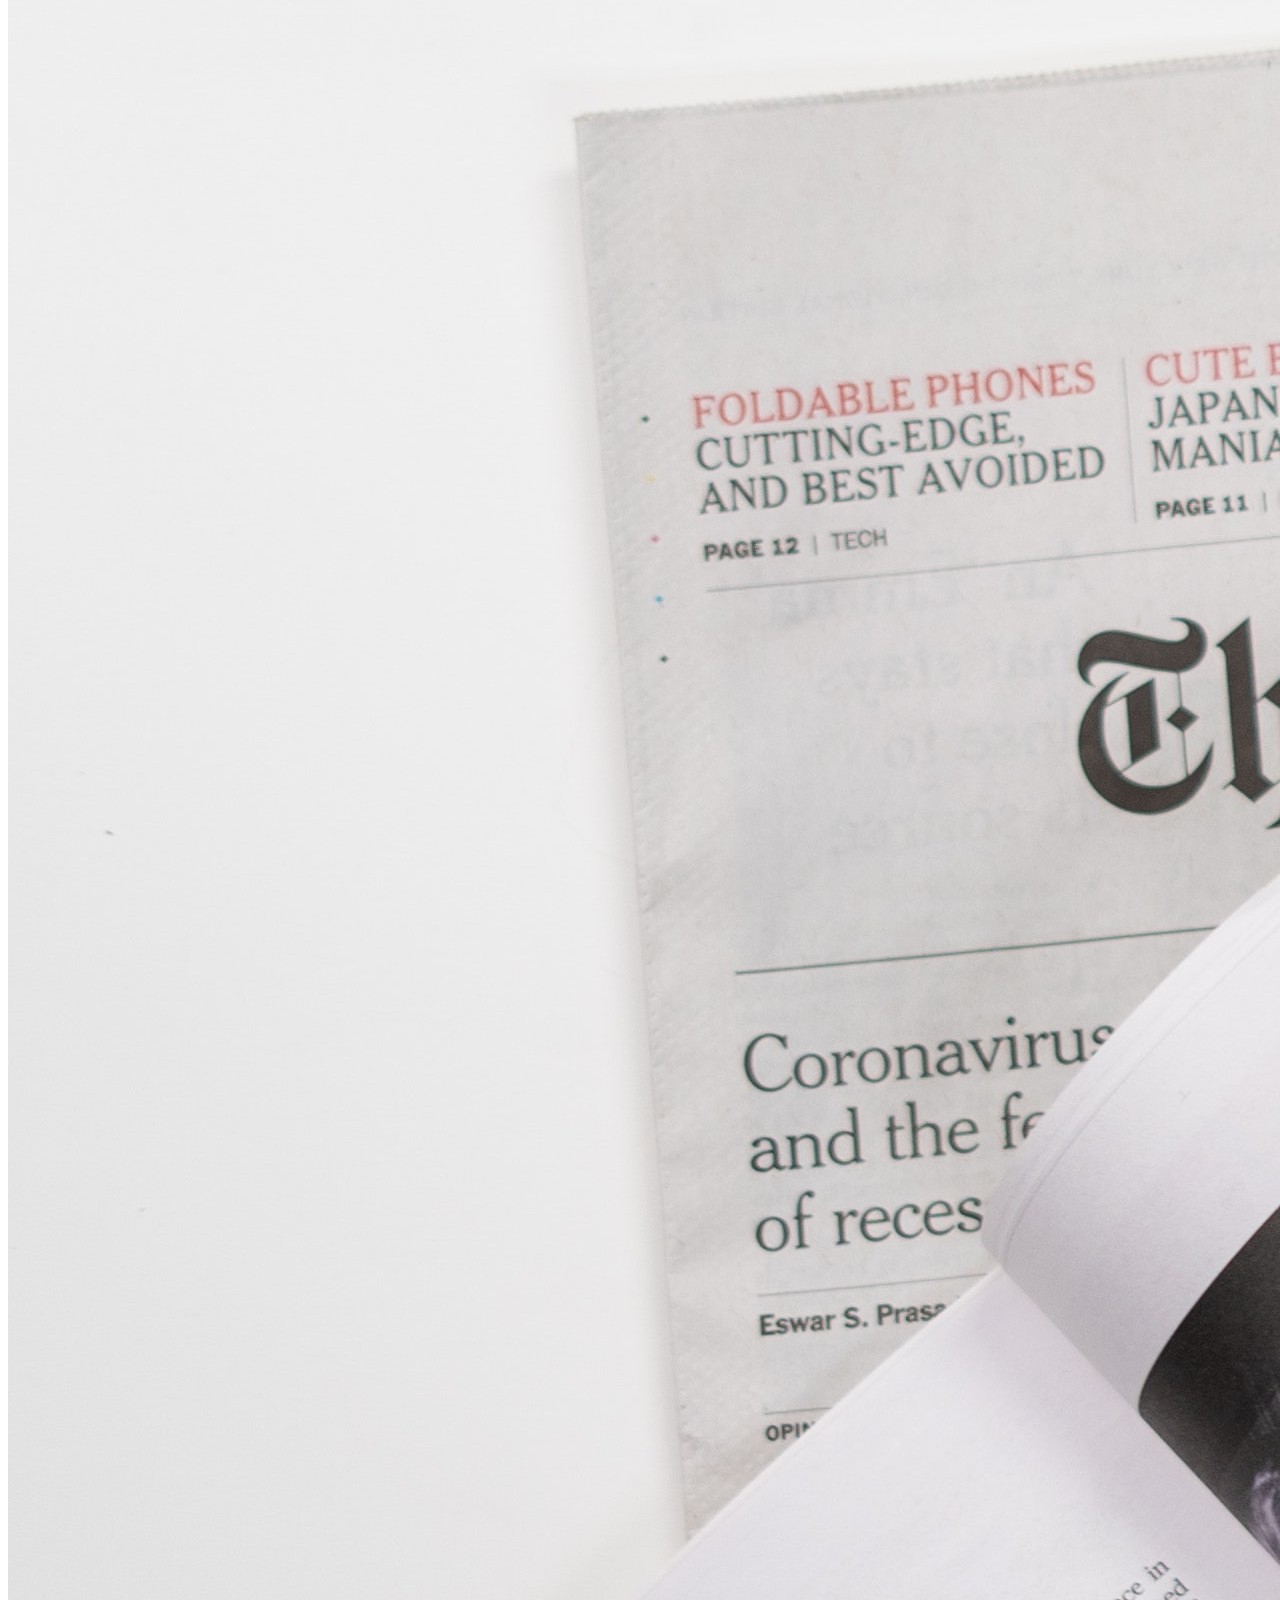
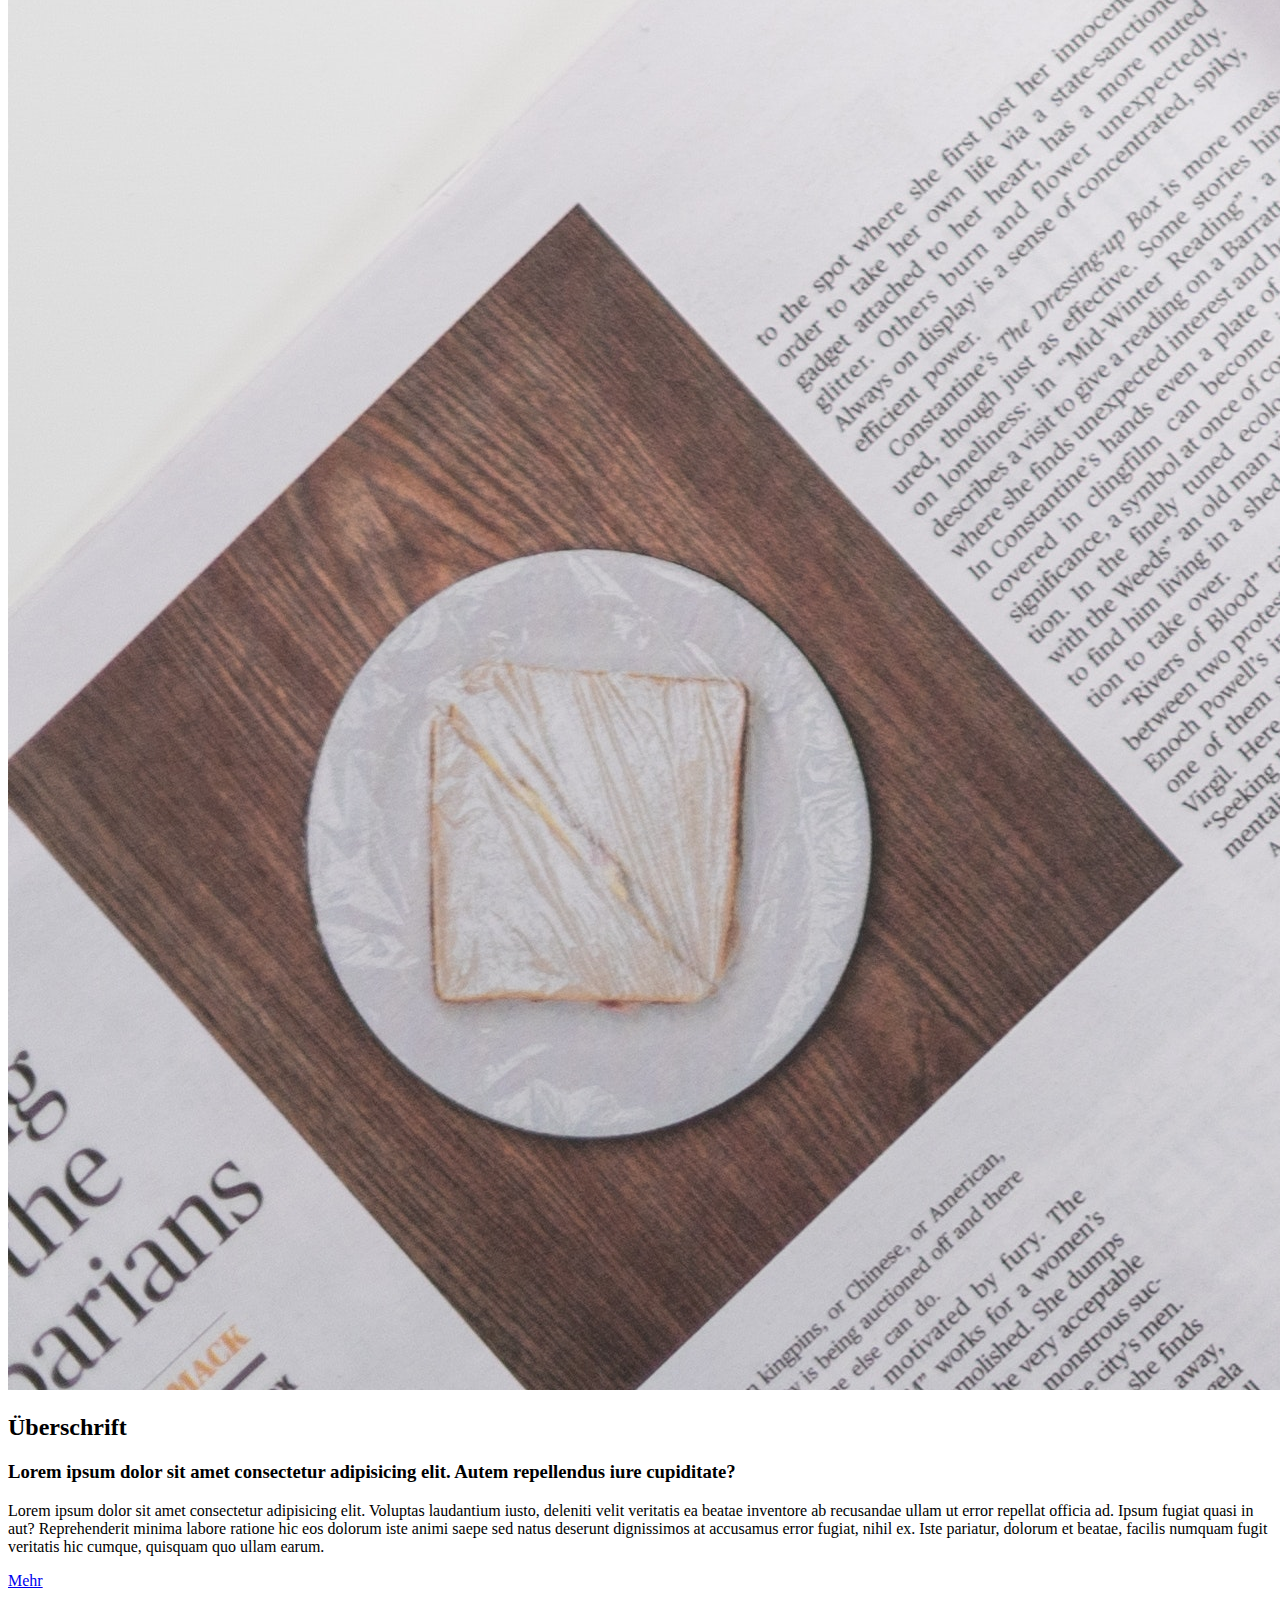
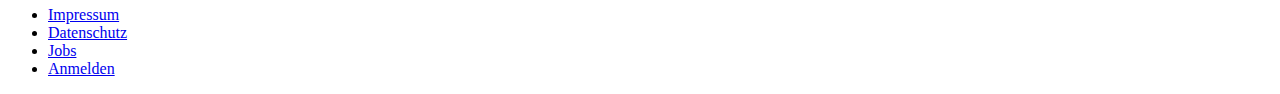
==== commit 9dd3da72: "[TASK]Menu Slide, add more elements" ====
--- a/Ressources/Private/index.html
+++ b/Ressources/Private/index.html
@@ -12,6 +12,7 @@
 <body>
 
     <img class="background-right" src="../img/bg_objekt_oben_rechts.svg" alt="background">
+    <img class="background-left" src="../img/bg_objekt_links.svg" alt="background">
     <img class="background-left-bottom" src="../img/bg_objekt_unten_links.svg" alt="background">
 
     <div class="nav-container">
@@ -113,8 +114,53 @@
                     perspiciatis nihil sint, magnam sapiente excepturi non!</p>
             </div>
 
+            <div class="news-container">
+                <h1>News</h1>
+                <div class="news-slider">
+                    <div class="news-slide">
+                        <img src="../img/teaser/2.png" alt="second-teaser">
+                        <div class="news-content">
+                            <p class="news-date">18.03.2021</p>
+                            <h2 class="news-title">Überschrift</h2>
+                            <p>Lorem ipsum dolor sit amet consectetur adipisicing elit. Ipsam quos alias molestias,
+                                enim,
+                                ipsum ab illum voluptatem ratione eos praesentium optio reiciendis at commodi delectus.
+                            </p>
+                            <a href="secondsub.html">Mehr</a>
+                        </div>
+                    </div>
+
+                    <div class="news-slide">
+                        <img src="../img/teaser/4.png" alt="second-teaser">
+                        <div class="news-content">
+                            <p class="news-date">16.01.2020</p>
+                            <h2 class="news-title">Überschrift</h2>
+                            <p>Lorem ipsum dolor sit amet consectetur adipisicing elit. Ipsam quos alias molestias,
+                                enim,
+                                ipsum ab illum voluptatem ratione eos praesentium optio reiciendis at commodi delectus.
+                            </p>
+                            <a href="secondsub.html">Mehr</a>
+                        </div>
+                    </div>
+
+                    <div class="news-slide">
+                        <img src="../img/teaser/1.png" alt="second-teaser">
+                        <div class="news-content">
+                            <p class="news-date">04.03.2021</p>
+                            <h2 class="news-title">Überschrift</h2>
+                            <p>Lorem ipsum dolor sit amet consectetur adipisicing elit. Ipsam quos alias molestias,
+                                enim,
+                                ipsum ab illum voluptatem ratione eos praesentium optio reiciendis at commodi delectus.
+                            </p>
+                            <a href="secondsub.html">Mehr</a>
+                        </div>
+                    </div>
+                </div>
+                <a href=""></a>
+            </div>
+
+            
             <h1>Studien</h1>
-
             <div class="teaser-container">
                 <div class="teaser">
                     <img src="../img/teaser/7.png" alt="first-teaser">
@@ -146,9 +192,7 @@
             </div>
             <div class="content-element-1">
                 <h2 class="image-title">Bildüberschrift</h2>
-                <div class="image-container">
-                    <img src="../img/teaser/6.jpg" alt="cover">
-                </div>
+                <img src="../img/teaser/6.jpg" alt="cover">
                 <h2>Überschrift</h2>
                 <h3>Lorem ipsum dolor sit amet consectetur adipisicing elit. Autem repellendus iure cupiditate?</h3>
                 <p>Lorem ipsum dolor sit amet consectetur adipisicing elit. Voluptas laudantium iusto, deleniti velit
@@ -156,6 +200,7 @@
                     in aut? Reprehenderit minima labore ratione hic eos dolorum iste animi saepe sed natus deserunt
                     dignissimos at accusamus error fugiat, nihil ex. Iste pariatur, dolorum et beatae, facilis numquam
                     fugit veritatis hic cumque, quisquam quo ullam earum.</p>
+                <a href="secondsub.html">Mehr</a>
             </div>
 
 
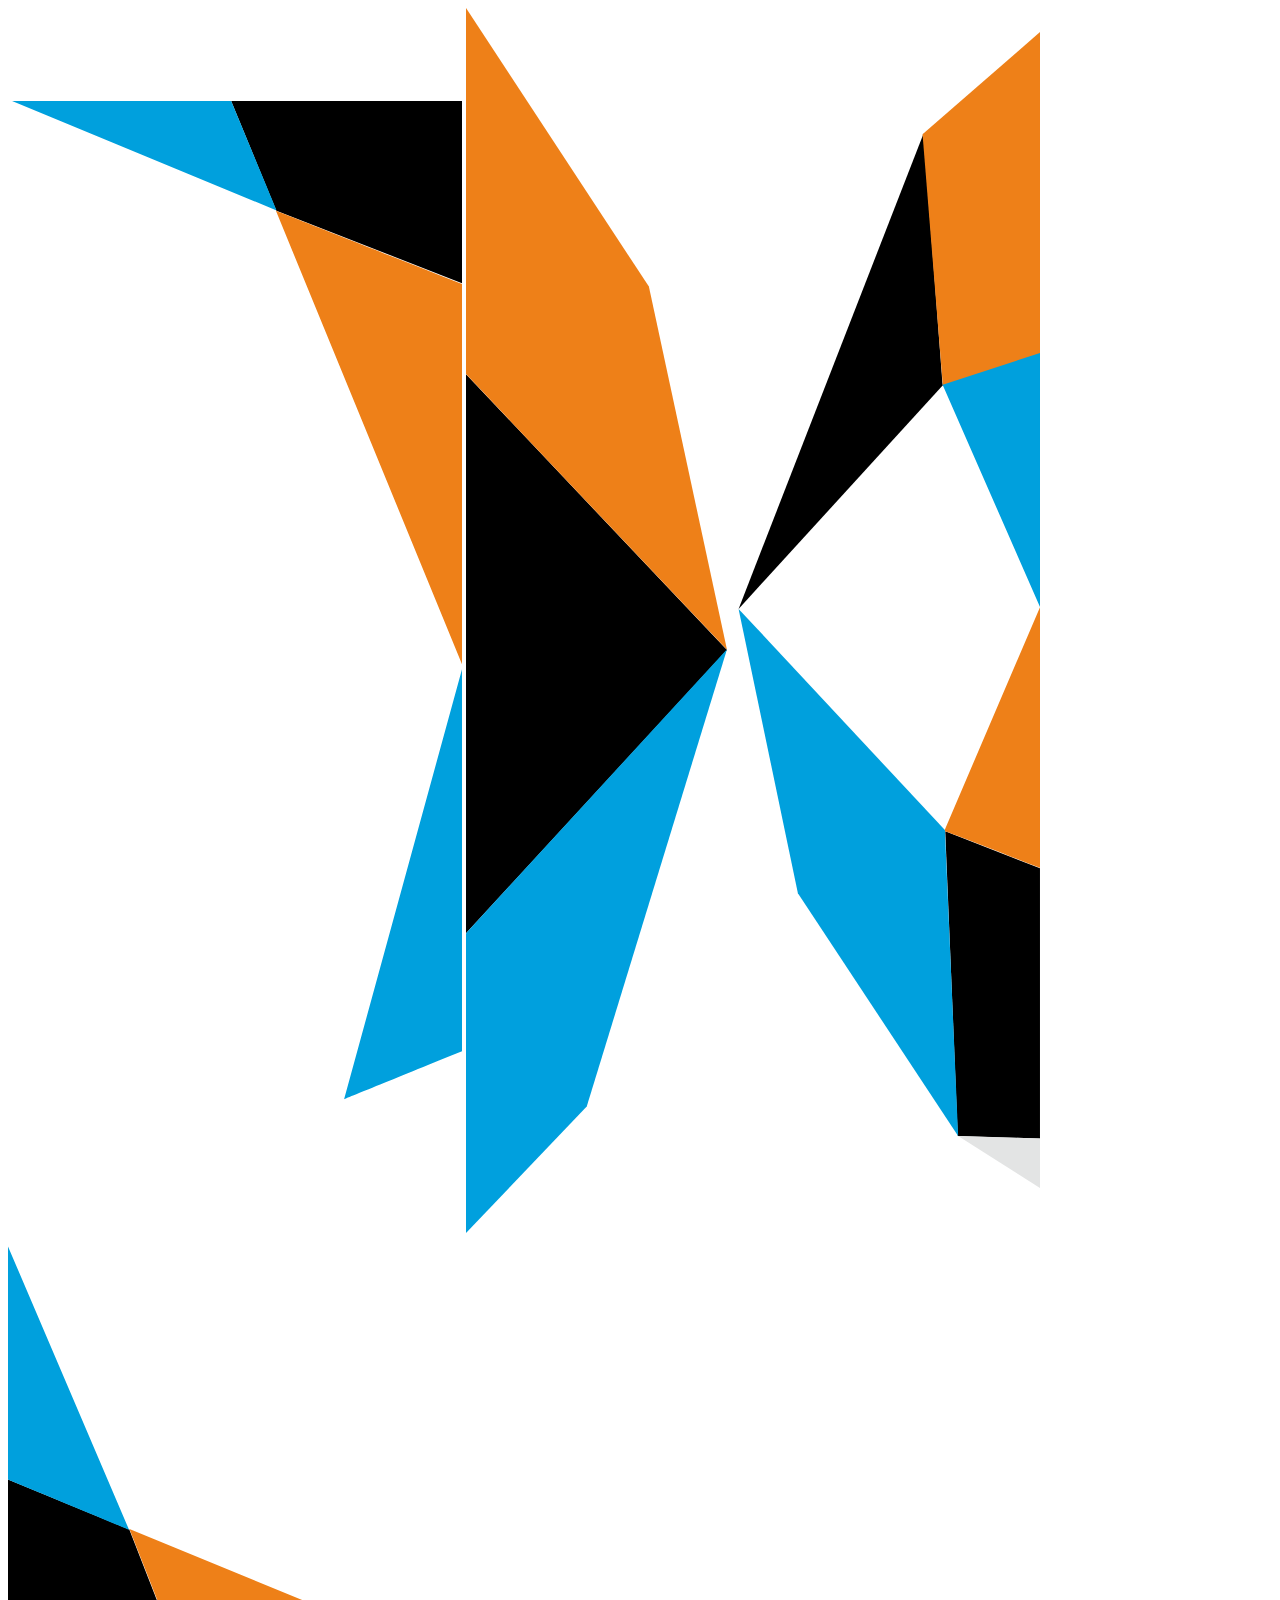
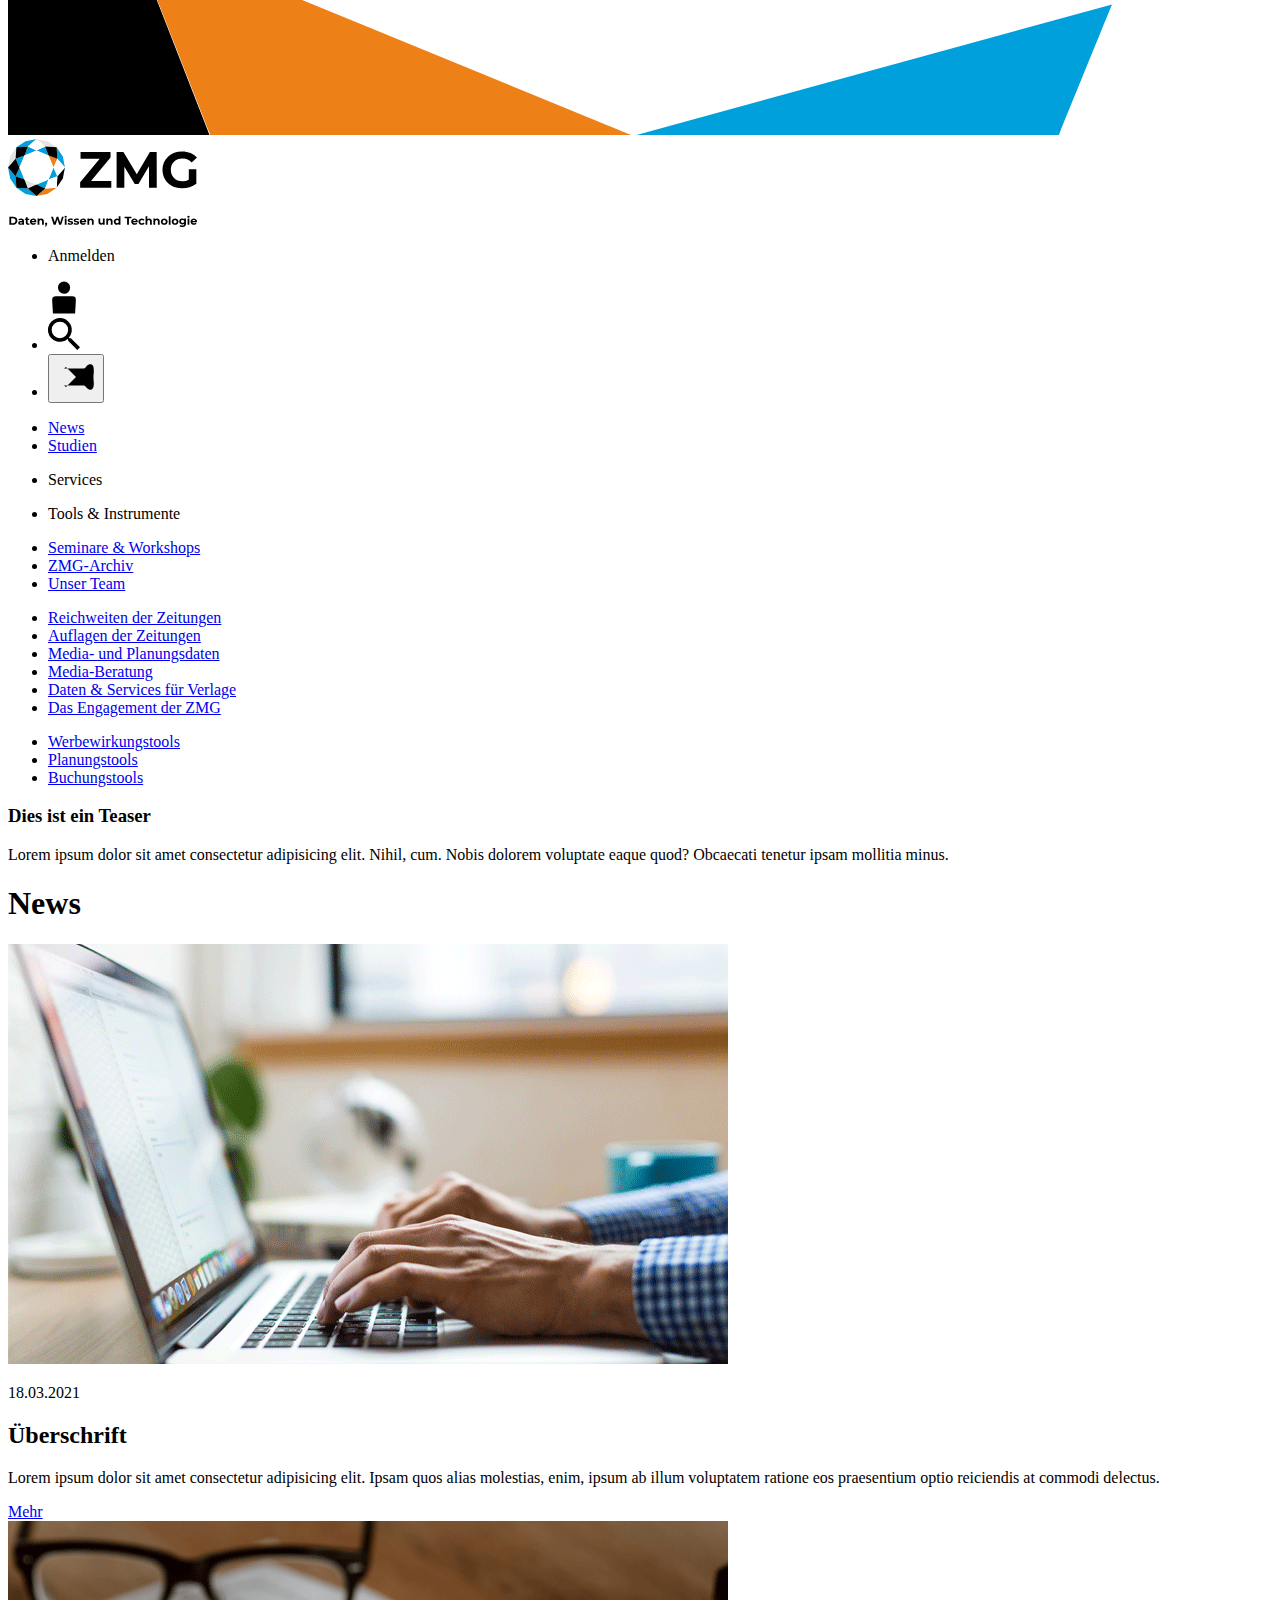
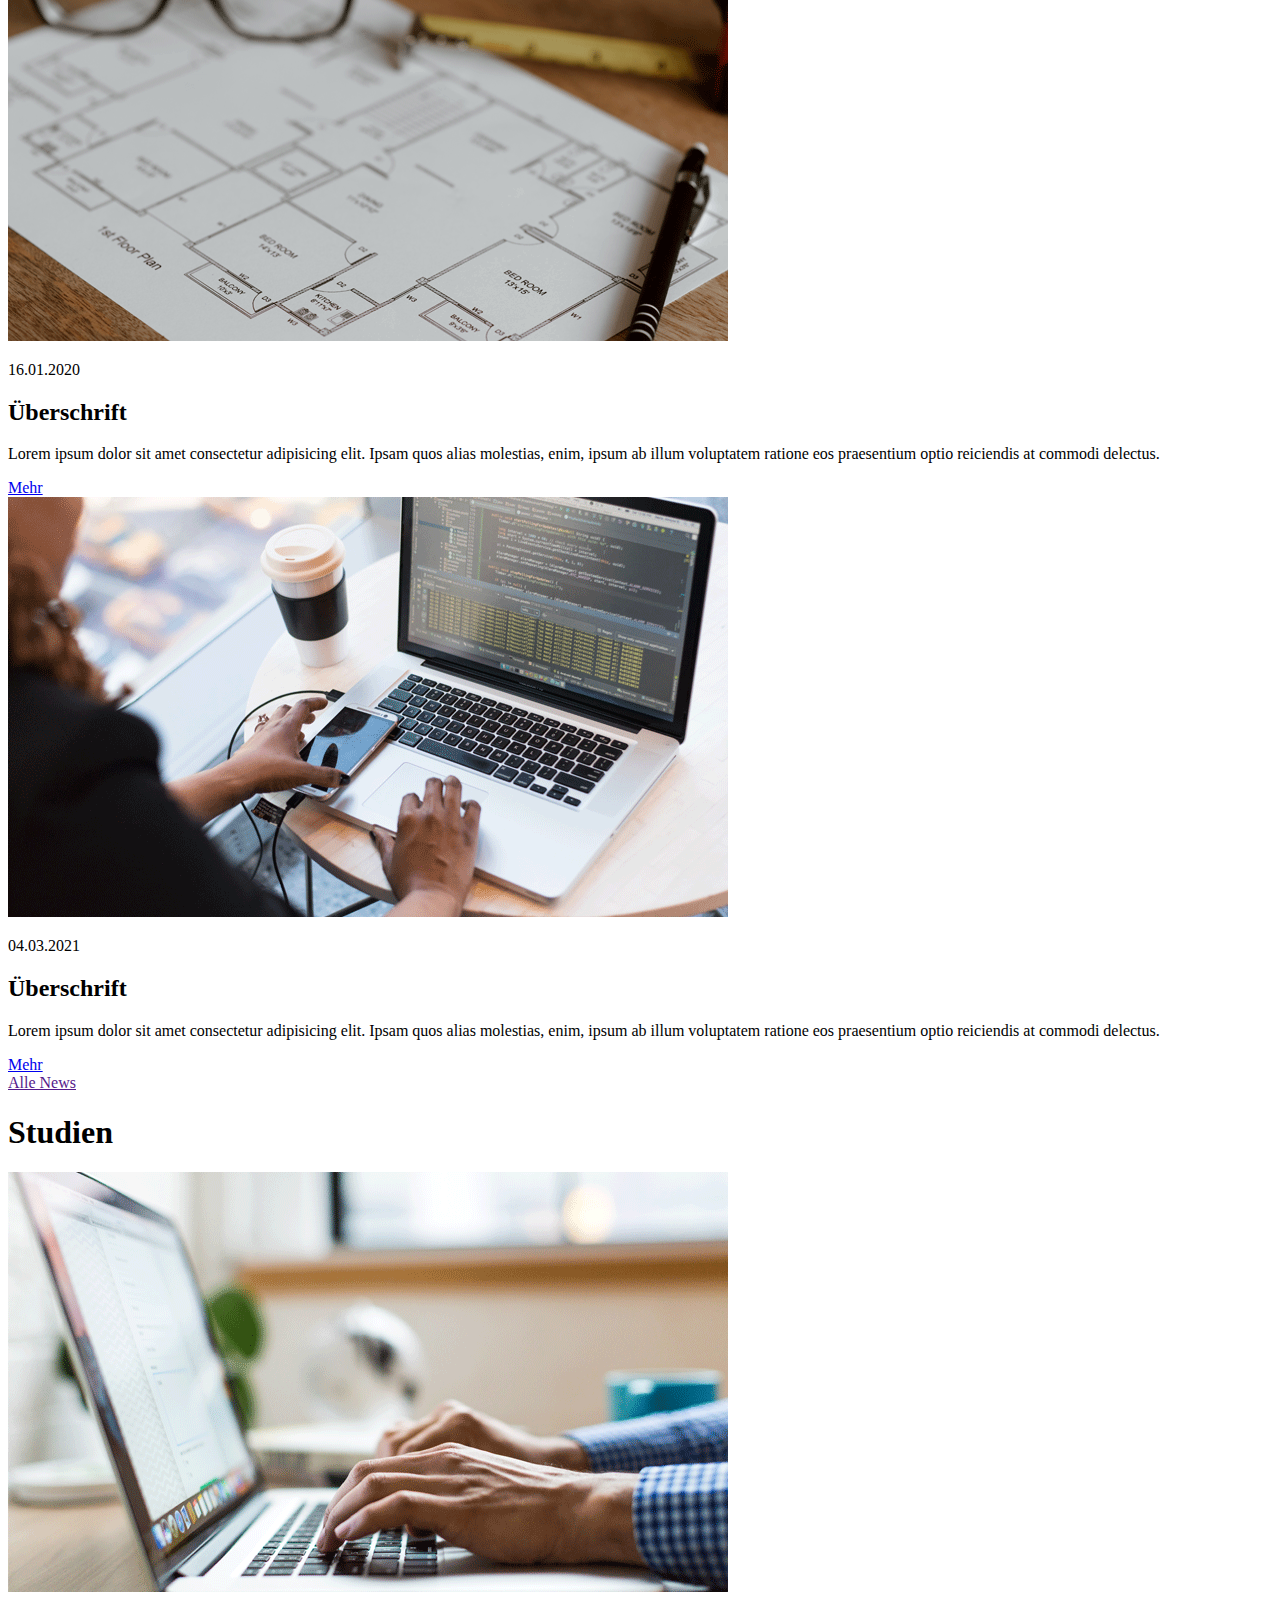
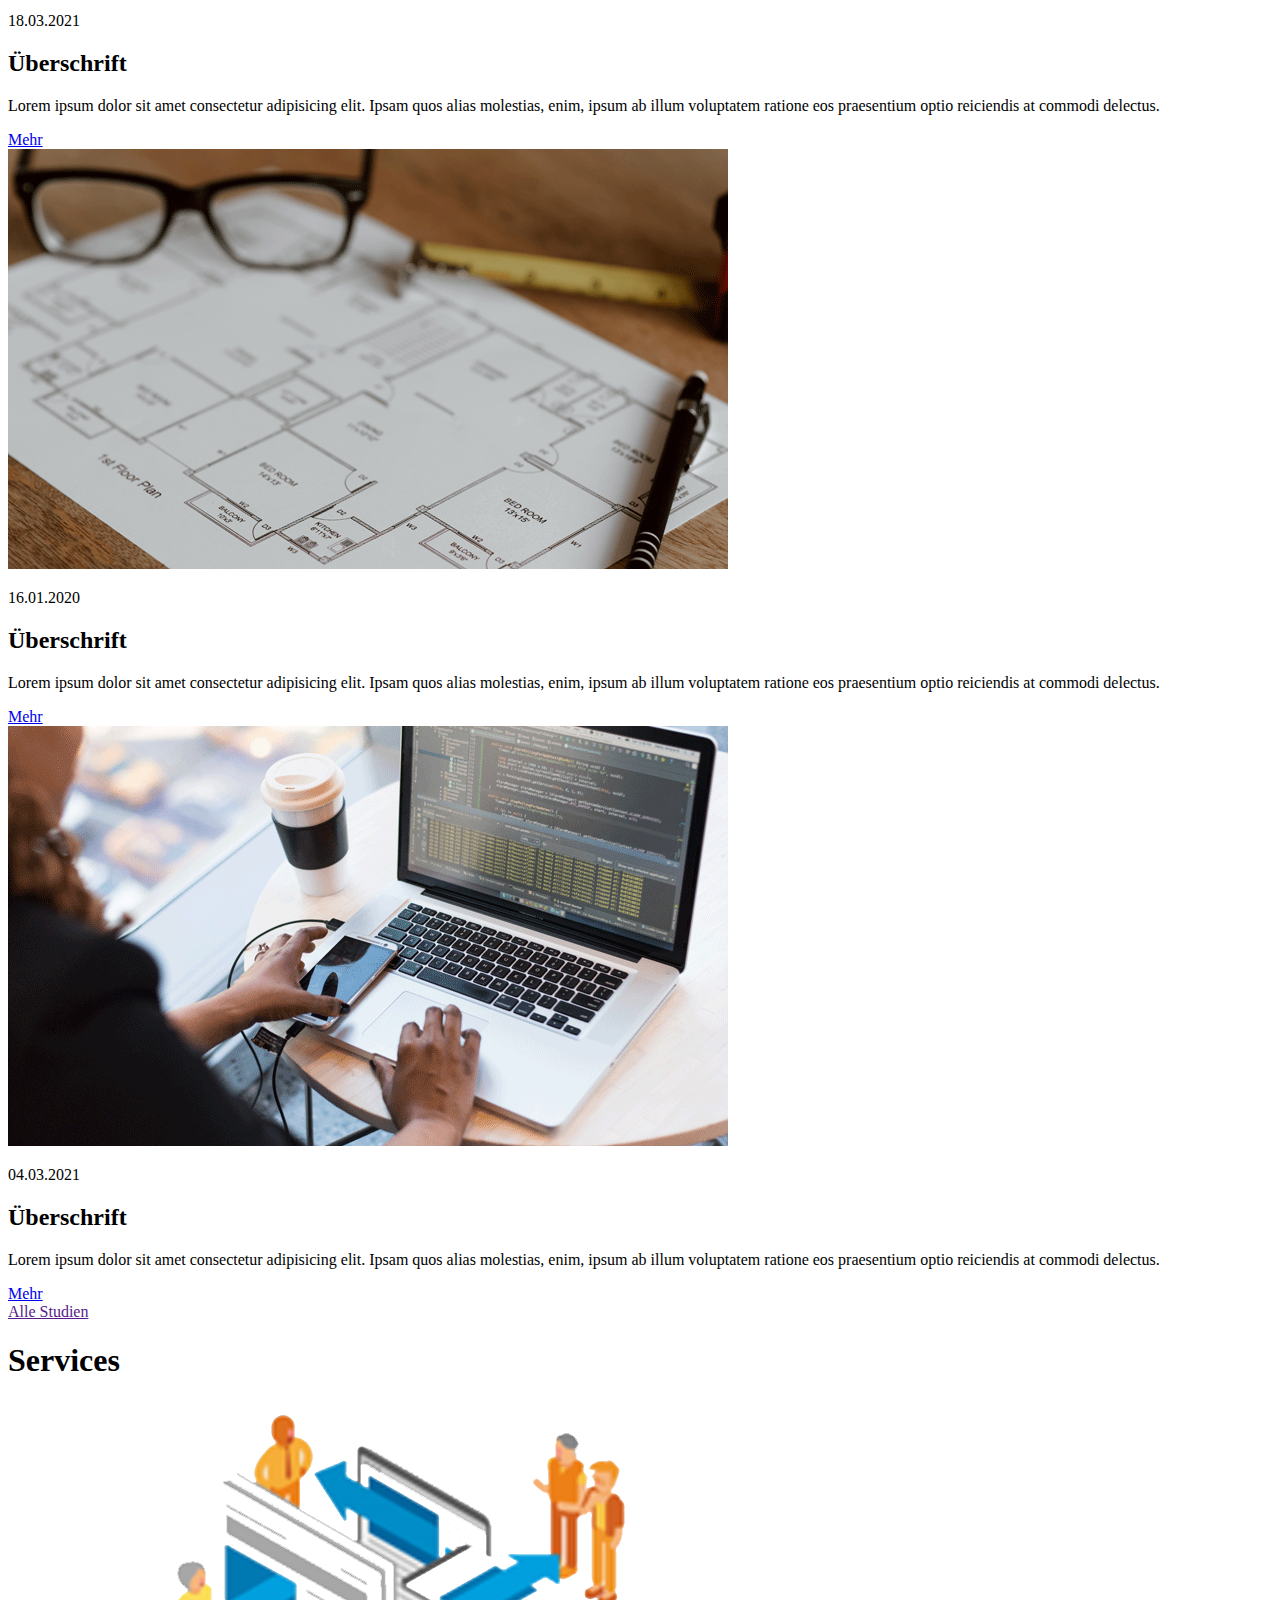
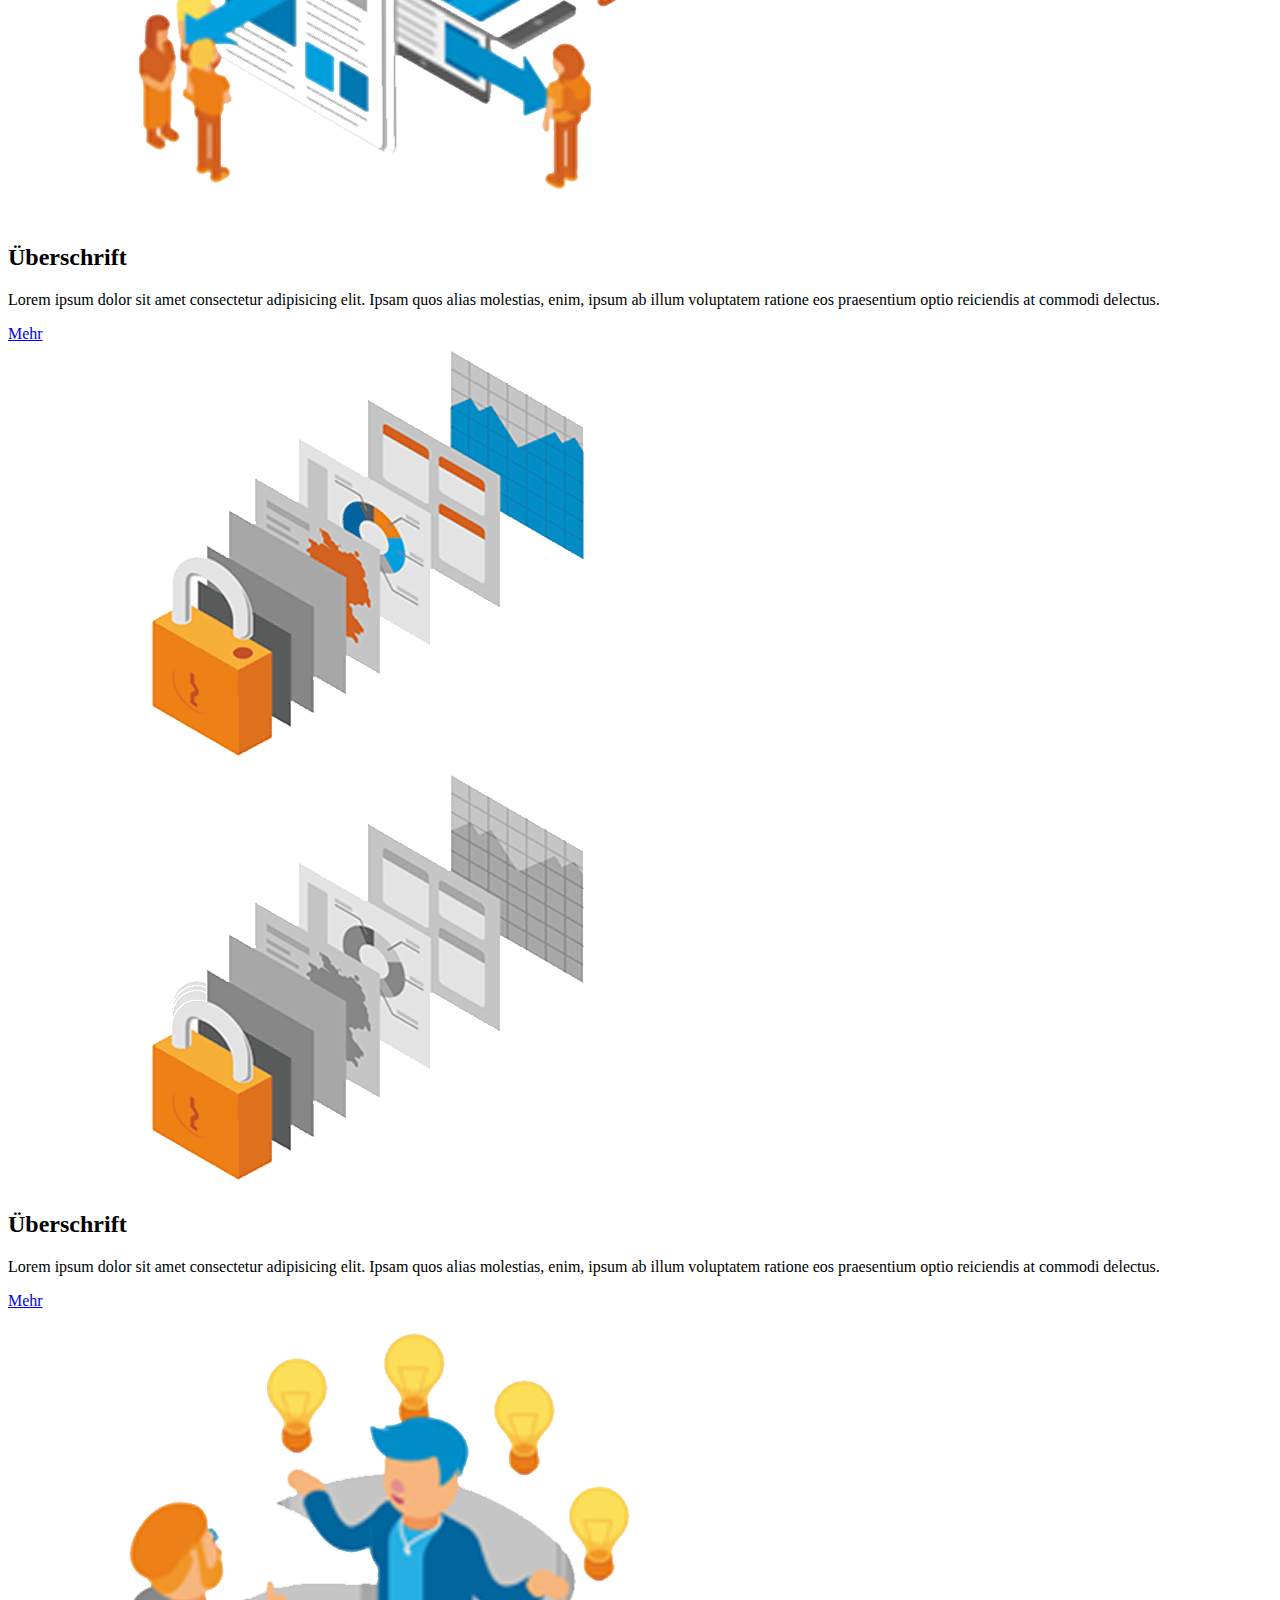
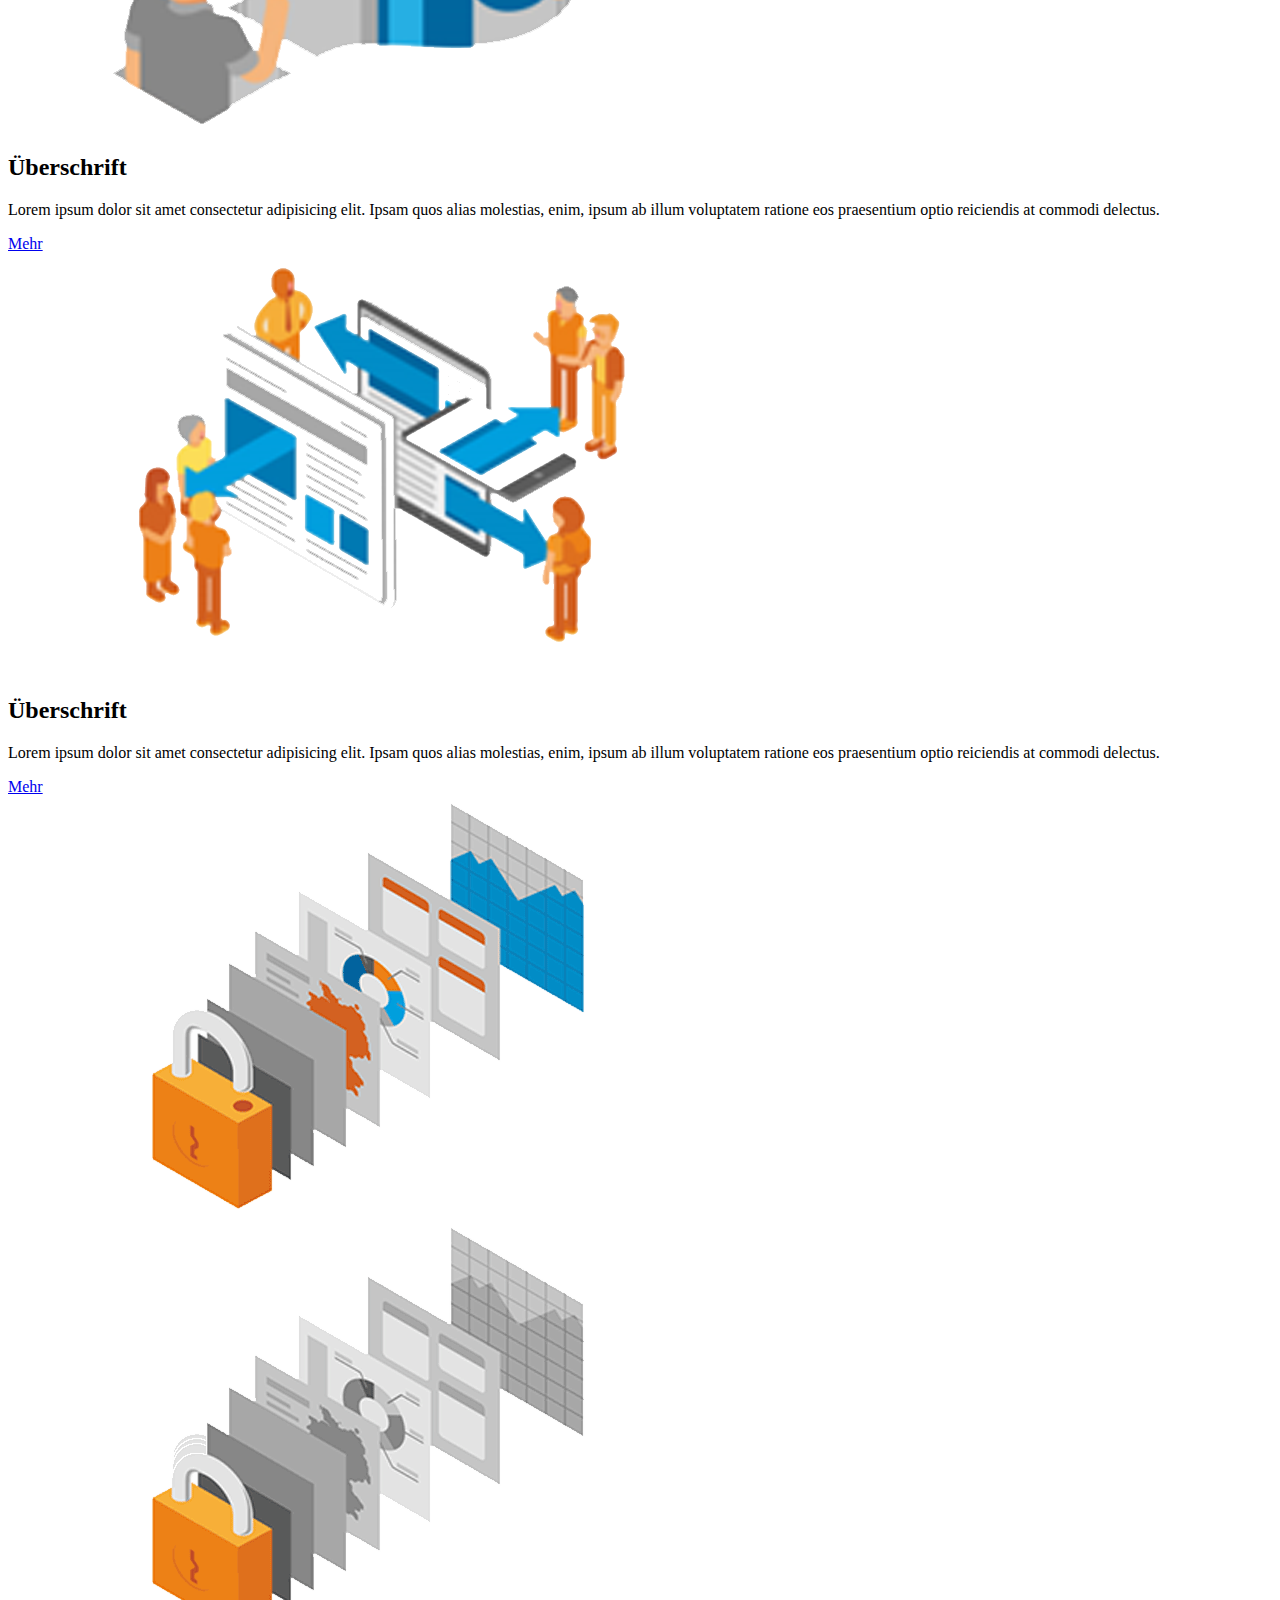
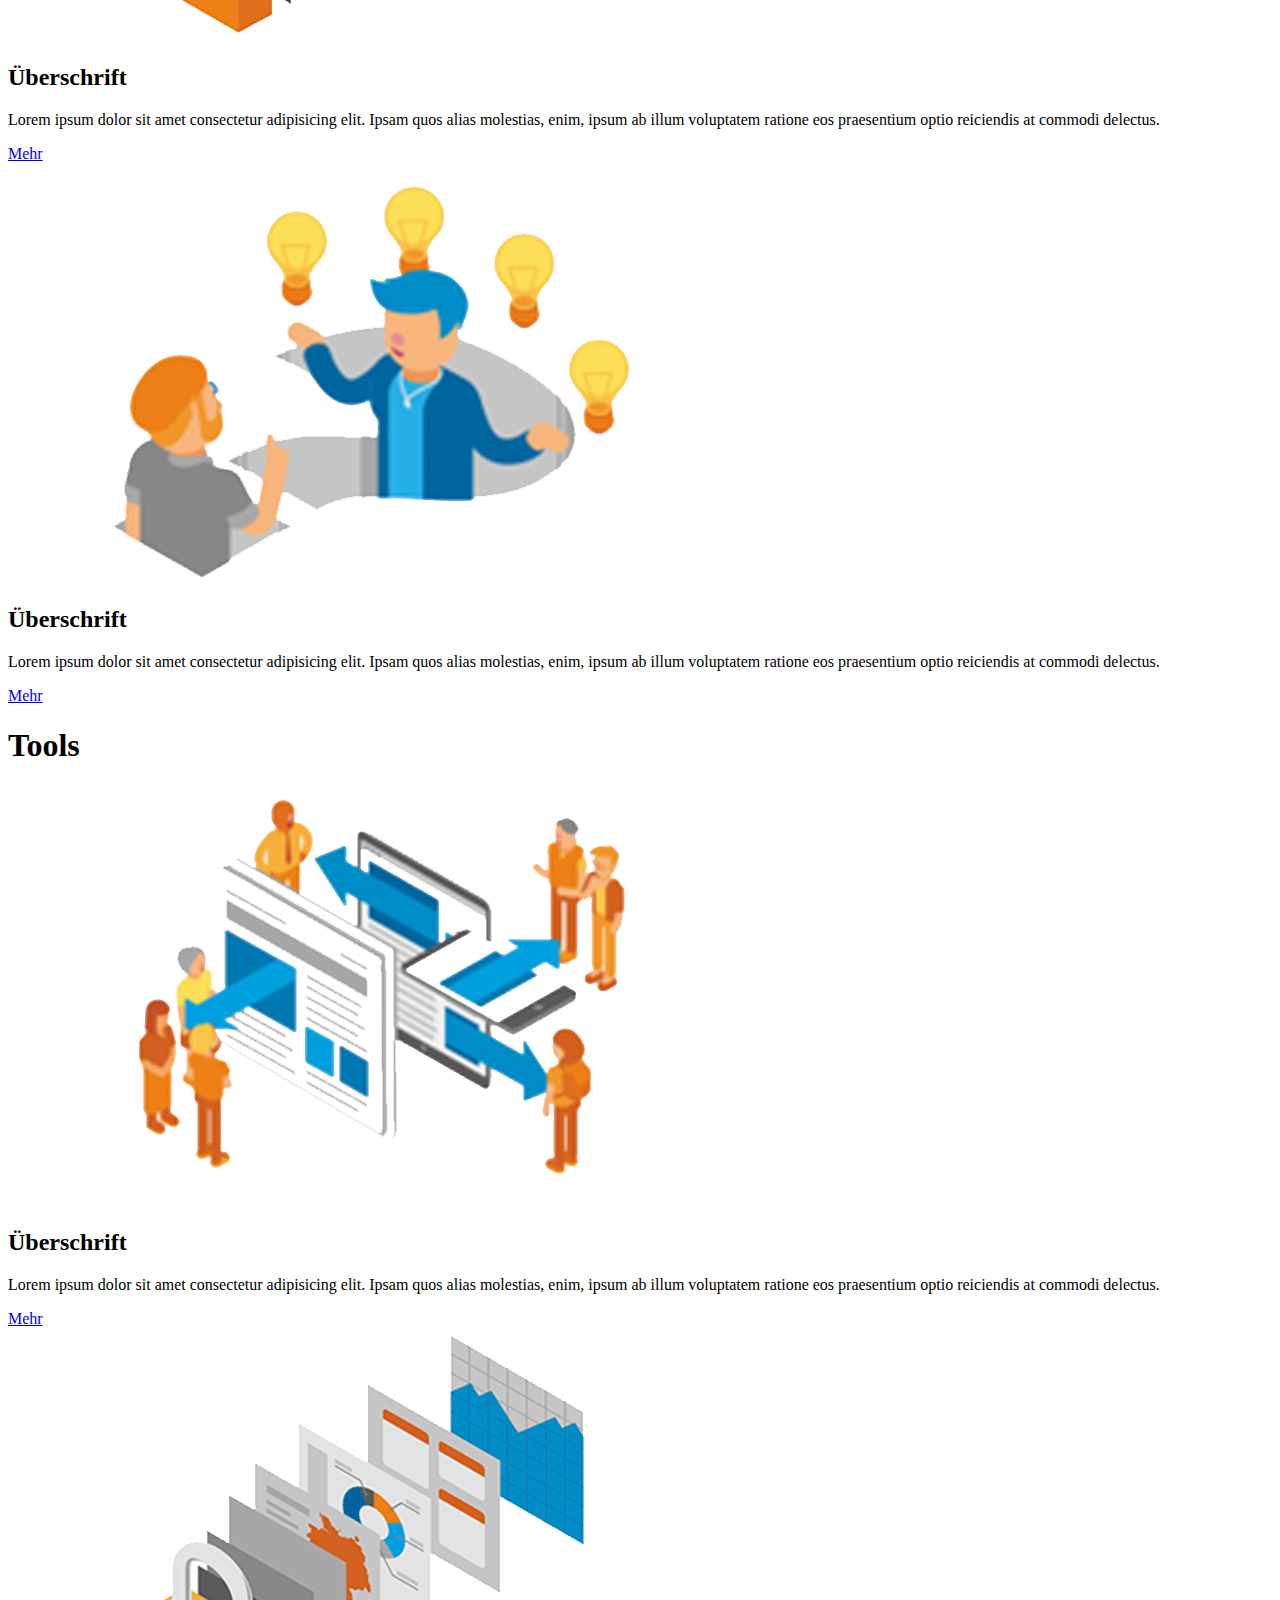
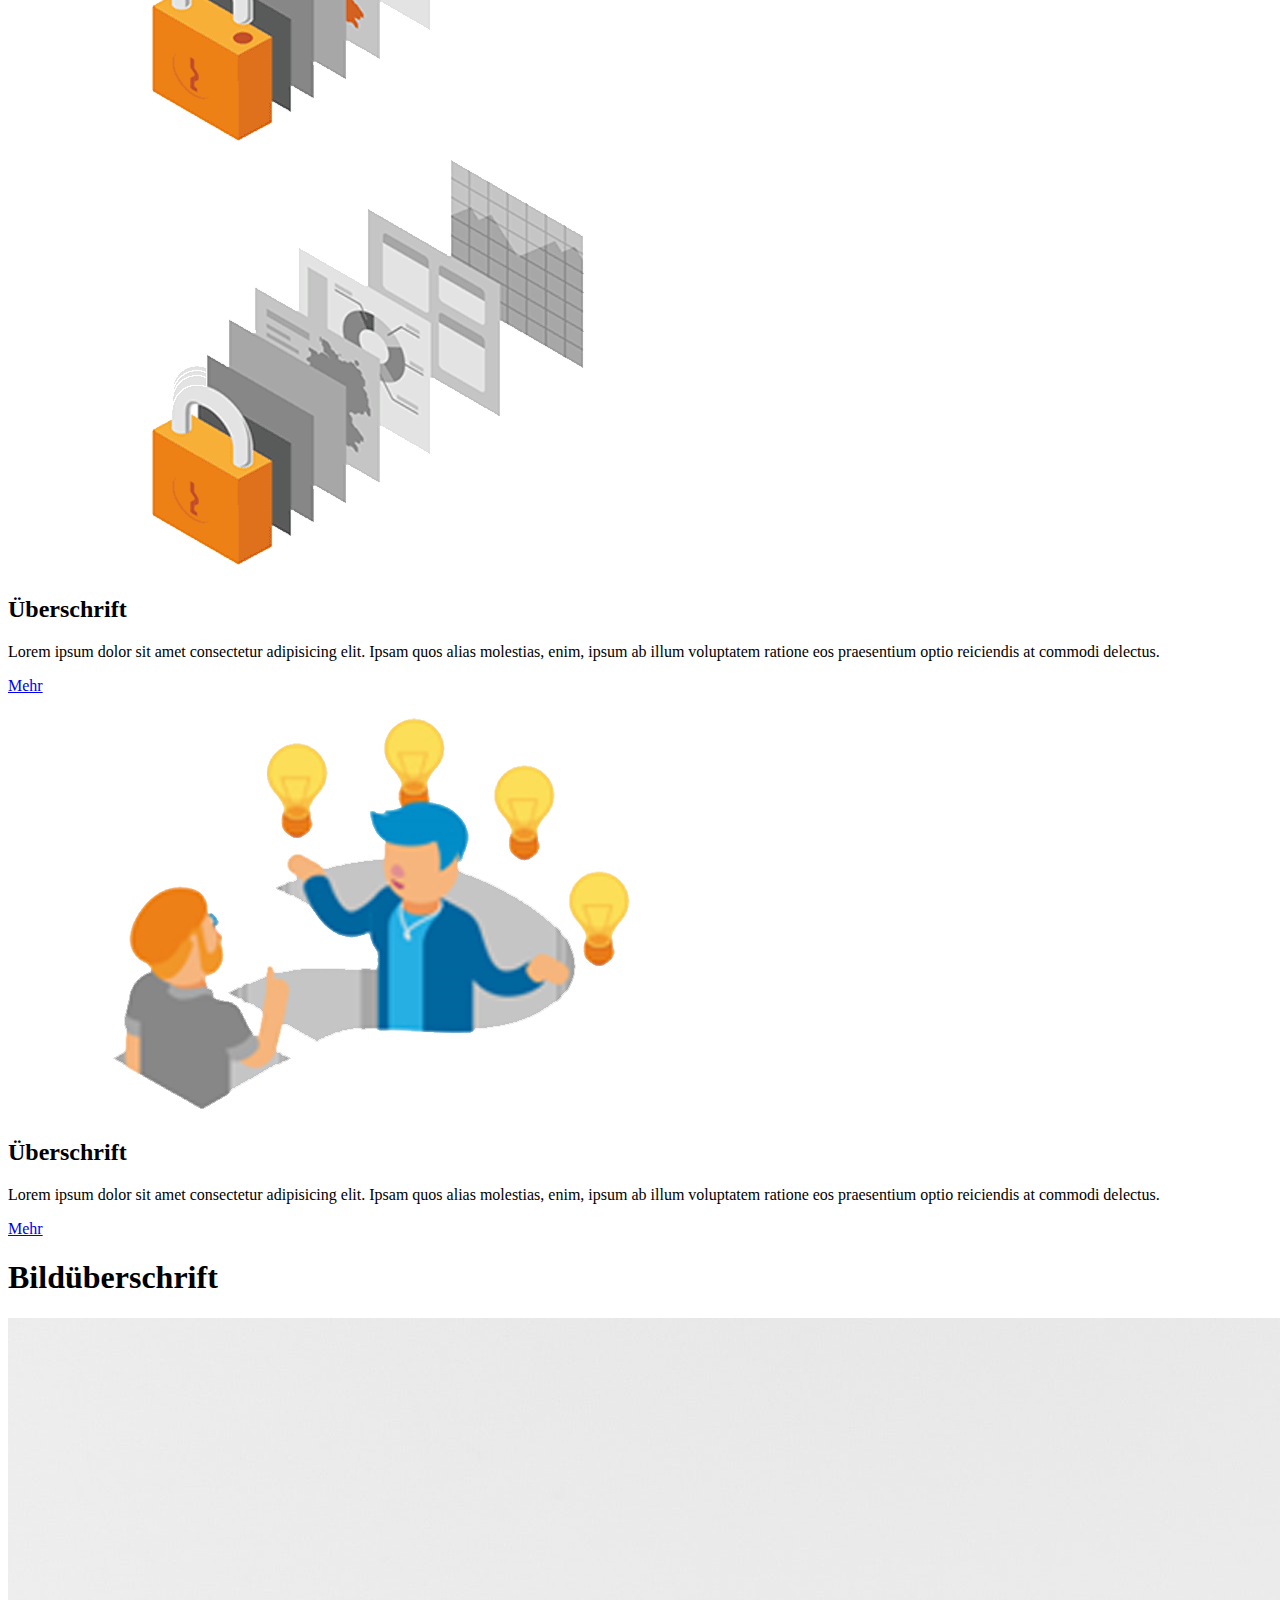
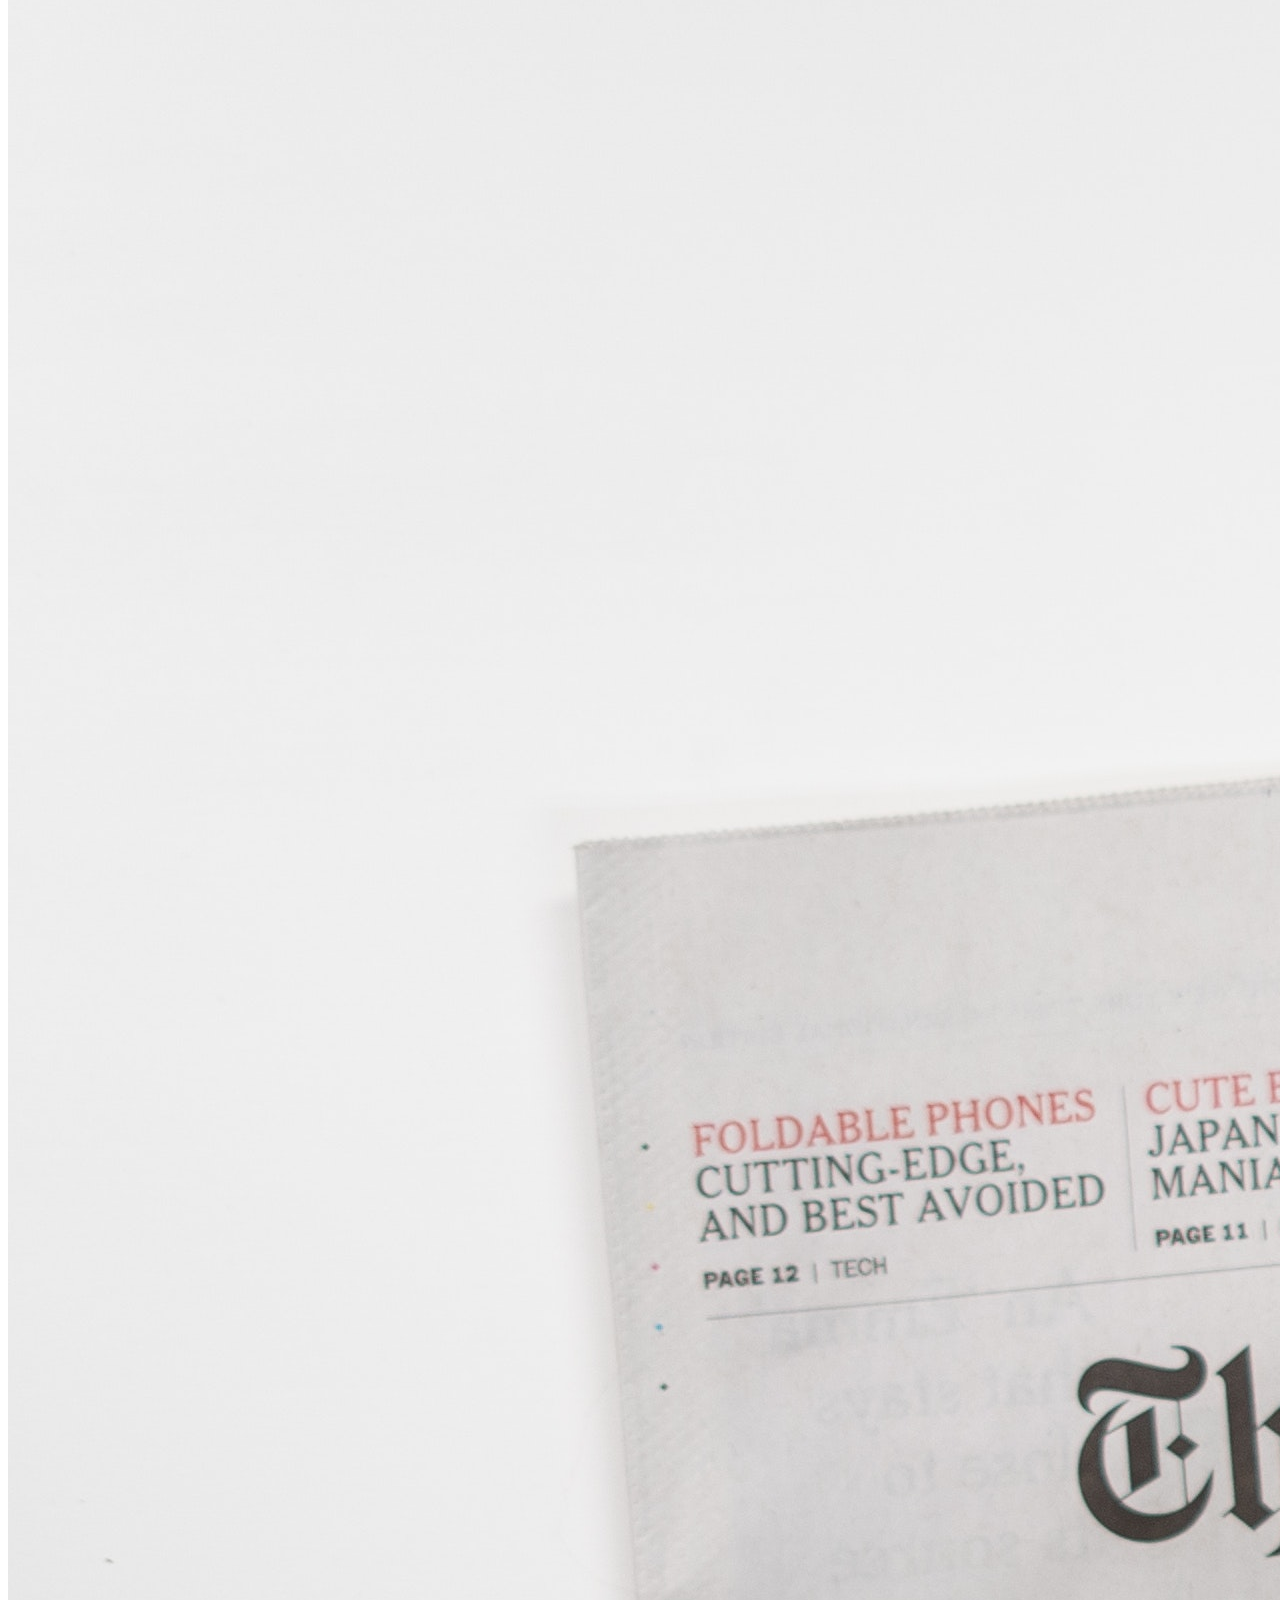
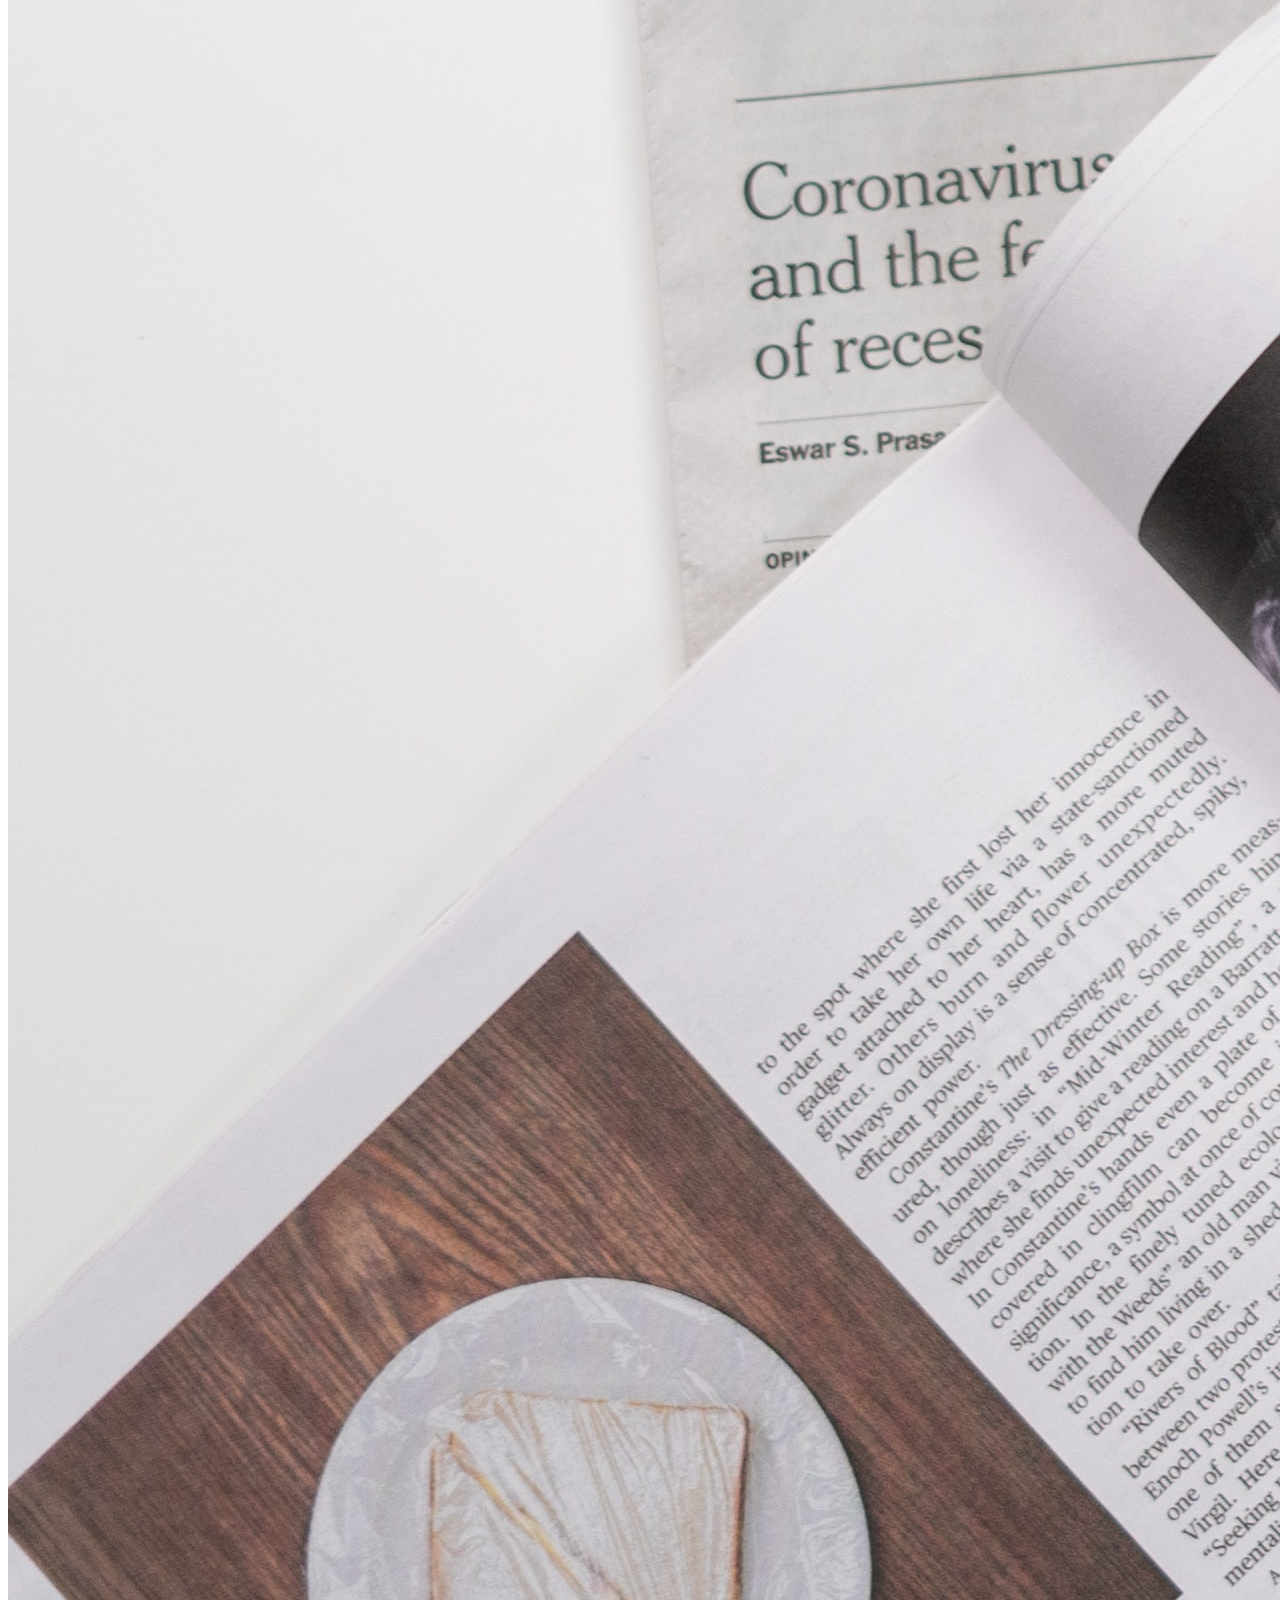
==== commit 16ab5f62: "[TASK] More stuff" ====
--- a/Ressources/Private/index.html
+++ b/Ressources/Private/index.html
@@ -11,8 +11,9 @@
 
 <body>
 
-    <img class="background-right" src="../img/bg_objekt_oben_rechts.svg" alt="background">
+    <img class="background-right-top" src="../img/bg_objekt_oben_rechts.svg" alt="background">
     <img class="background-left" src="../img/bg_objekt_links.svg" alt="background">
+    <img class="background-right" src="../img/bg_objekt_rechts.svg" alt="background">
     <img class="background-left-bottom" src="../img/bg_objekt_unten_links.svg" alt="background">
 
     <div class="nav-container">
@@ -95,114 +96,238 @@
                 Obcaecati tenetur ipsam mollitia minus.</p>
         </div>
     </div>
-
-
-    <div class="header-image-container">
-        <img src="../img/teaser/6.jpg" alt="" class="header-image">
-    </div>
     <div class="content-wrapper">
         <main>
-
-
-            <div class="header-text">
-                <h2>Wir zeigen die Kraft der Zeitungen</h2>
-                <p>Lorem ipsum dolor sit amet consectetur, adipisicing elit. Deleniti commodi amet enim molestiae sed
-                    labore sit, esse suscipit, obcaecati quidem molestias facilis repudiandae sequi doloremque
-                    praesentium qui ea nemo. Illo tenetur reprehenderit sunt id consectetur ex nostrum soluta
-                    repudiandae laudantium libero officiis nam, aspernatur maiores minima sequi! Quos quia at, optio, ab
-                    quisquam mollitia similique placeat aliquam enim quae aliquid asperiores expedita labore
-                    perspiciatis nihil sint, magnam sapiente excepturi non!</p>
-            </div>
-
-            <div class="news-container">
+            <!--article-->
+            <div class="article-container">
                 <h1>News</h1>
-                <div class="news-slider">
-                    <div class="news-slide">
+                <div class="article-slider">
+                    <div class="article-slide">
                         <img src="../img/teaser/2.png" alt="second-teaser">
-                        <div class="news-content">
-                            <p class="news-date">18.03.2021</p>
-                            <h2 class="news-title">Überschrift</h2>
-                            <p>Lorem ipsum dolor sit amet consectetur adipisicing elit. Ipsam quos alias molestias,
-                                enim,
-                                ipsum ab illum voluptatem ratione eos praesentium optio reiciendis at commodi delectus.
-                            </p>
-                            <a href="secondsub.html">Mehr</a>
-                        </div>
-                    </div>
-
-                    <div class="news-slide">
+                        <div class="article-content">
+                            <p class="article-date">18.03.2021</p>
+                            <h2 class="article-title">Überschrift</h2>
+                            <p>Lorem ipsum dolor sit amet consectetur adipisicing elit. Ipsam quos alias molestias,
+                                enim,
+                                ipsum ab illum voluptatem ratione eos praesentium optio reiciendis at commodi delectus.
+                            </p>
+                            <a href="secondsub.html">Mehr</a>
+                        </div>
+                    </div>
+
+                    <div class="article-slide">
                         <img src="../img/teaser/4.png" alt="second-teaser">
-                        <div class="news-content">
-                            <p class="news-date">16.01.2020</p>
-                            <h2 class="news-title">Überschrift</h2>
-                            <p>Lorem ipsum dolor sit amet consectetur adipisicing elit. Ipsam quos alias molestias,
-                                enim,
-                                ipsum ab illum voluptatem ratione eos praesentium optio reiciendis at commodi delectus.
-                            </p>
-                            <a href="secondsub.html">Mehr</a>
-                        </div>
-                    </div>
-
-                    <div class="news-slide">
+                        <div class="article-content">
+                            <p class="article-date">16.01.2020</p>
+                            <h2 class="article-title">Überschrift</h2>
+                            <p>Lorem ipsum dolor sit amet consectetur adipisicing elit. Ipsam quos alias molestias,
+                                enim,
+                                ipsum ab illum voluptatem ratione eos praesentium optio reiciendis at commodi delectus.
+                            </p>
+                            <a href="secondsub.html">Mehr</a>
+                        </div>
+                    </div>
+
+                    <div class="article-slide">
                         <img src="../img/teaser/1.png" alt="second-teaser">
-                        <div class="news-content">
-                            <p class="news-date">04.03.2021</p>
-                            <h2 class="news-title">Überschrift</h2>
-                            <p>Lorem ipsum dolor sit amet consectetur adipisicing elit. Ipsam quos alias molestias,
-                                enim,
-                                ipsum ab illum voluptatem ratione eos praesentium optio reiciendis at commodi delectus.
-                            </p>
-                            <a href="secondsub.html">Mehr</a>
-                        </div>
-                    </div>
-                </div>
-                <a href=""></a>
-            </div>
-
-            
-            <h1>Studien</h1>
-            <div class="teaser-container">
-                <div class="teaser">
-                    <img src="../img/teaser/7.png" alt="first-teaser">
-                    <div class="teaser-content">
-                        <h2 class="teaser-title">Auflagen der Zeitungen</h2>
-                        <p>Lorem ipsum dolor sit amet consectetur adipisicing elit. Ipsam quos alias molestias, enim,
-                            ipsum ab illum voluptatem ratione eos praesentium optio reiciendis at commodi delectus.</p>
+                        <div class="article-content">
+                            <p class="article-date">04.03.2021</p>
+                            <h2 class="article-title">Überschrift</h2>
+                            <p>Lorem ipsum dolor sit amet consectetur adipisicing elit. Ipsam quos alias molestias,
+                                enim,
+                                ipsum ab illum voluptatem ratione eos praesentium optio reiciendis at commodi delectus.
+                            </p>
+                            <a href="secondsub.html">Mehr</a>
+                        </div>
+                    </div>
+                </div>
+                <a class="article-button" href="">Alle News</a>
+            </div>
+            <!--Studien-->
+            <div class="article-container">
+                <h1>Studien</h1>
+                <div class="article-slider">
+                    <div class="article-slide">
+                        <img src="../img/teaser/2.png" alt="second-teaser">
+                        <div class="article-content">
+                            <p class="article-date">18.03.2021</p>
+                            <h2 class="article-title">Überschrift</h2>
+                            <p>Lorem ipsum dolor sit amet consectetur adipisicing elit. Ipsam quos alias molestias,
+                                enim,
+                                ipsum ab illum voluptatem ratione eos praesentium optio reiciendis at commodi delectus.
+                            </p>
+                            <a href="secondsub.html">Mehr</a>
+                        </div>
+                    </div>
+
+                    <div class="article-slide">
+                        <img src="../img/teaser/4.png" alt="second-teaser">
+                        <div class="article-content">
+                            <p class="article-date">16.01.2020</p>
+                            <h2 class="article-title">Überschrift</h2>
+                            <p>Lorem ipsum dolor sit amet consectetur adipisicing elit. Ipsam quos alias molestias,
+                                enim,
+                                ipsum ab illum voluptatem ratione eos praesentium optio reiciendis at commodi delectus.
+                            </p>
+                            <a href="secondsub.html">Mehr</a>
+                        </div>
+                    </div>
+
+                    <div class="article-slide">
+                        <img src="../img/teaser/1.png" alt="second-teaser">
+                        <div class="article-content">
+                            <p class="article-date">04.03.2021</p>
+                            <h2 class="article-title">Überschrift</h2>
+                            <p>Lorem ipsum dolor sit amet consectetur adipisicing elit. Ipsam quos alias molestias,
+                                enim,
+                                ipsum ab illum voluptatem ratione eos praesentium optio reiciendis at commodi delectus.
+                            </p>
+                            <a href="secondsub.html">Mehr</a>
+                        </div>
+                    </div>
+                </div>
+                <a class="article-button" href="">Alle Studien</a>
+            </div>
+
+            <!--Services-->
+            <div class="services-container">
+                <h1>Services</h1>
+                <div class="services-slider">
+                    <div class="services-slide">
+                        <img src="../img/teaser/7.png" alt="services-image">
+                        <div class="services-content">
+                            <h2 class="services-title">Überschrift</h2>
+                            <p>Lorem ipsum dolor sit amet consectetur adipisicing elit. Ipsam quos alias molestias,
+                                enim,
+                                ipsum ab illum voluptatem ratione eos praesentium optio reiciendis at commodi delectus.
+                            </p>
+                            <a href="secondsub.html">Mehr</a>
+                        </div>
+                    </div>
+
+                    <div class="services-slide">
+                        <img class="static" src="../img/teaser/default.png" alt="services-image">
+                        <img class="active-gif" src="../img/teaser/hover.gif" alt="services-hover-gif">
+                        <div class="services-content">
+                            <h2 class="services-title">Überschrift</h2>
+                            <p>Lorem ipsum dolor sit amet consectetur adipisicing elit. Ipsam quos alias molestias,
+                                enim,
+                                ipsum ab illum voluptatem ratione eos praesentium optio reiciendis at commodi delectus.
+                            </p>
+                            <a href="secondsub.html">Mehr</a>
+                        </div>
+                    </div>
+
+                    <div class="services-slide">
+                        <img src="../img/teaser/8.png" alt="services-image">
+                        <div class="services-content">
+                            <h2 class="services-title">Überschrift</h2>
+                            <p>Lorem ipsum dolor sit amet consectetur adipisicing elit. Ipsam quos alias molestias,
+                                enim,
+                                ipsum ab illum voluptatem ratione eos praesentium optio reiciendis at commodi delectus.
+                            </p>
+                            <a href="secondsub.html">Mehr</a>
+                        </div>
+                    </div>
+                </div>
+                <!--ROW2-->
+                <div class="services-slider">
+                    <div class="services-slide">
+                        <img src="../img/teaser/7.png" alt="services-image">
+                        <div class="services-content">
+                            <h2 class="services-title">Überschrift</h2>
+                            <p>Lorem ipsum dolor sit amet consectetur adipisicing elit. Ipsam quos alias molestias,
+                                enim,
+                                ipsum ab illum voluptatem ratione eos praesentium optio reiciendis at commodi delectus.
+                            </p>
+                            <a href="secondsub.html">Mehr</a>
+                        </div>
+                    </div>
+
+                    <div class="services-slide">
+                        <img class="static" src="../img/teaser/default.png" alt="services-image">
+                        <img class="active-gif" src="../img/teaser/hover.gif" alt="services-hover-gif">
+                        <div class="services-content">
+                            <h2 class="services-title">Überschrift</h2>
+                            <p>Lorem ipsum dolor sit amet consectetur adipisicing elit. Ipsam quos alias molestias,
+                                enim,
+                                ipsum ab illum voluptatem ratione eos praesentium optio reiciendis at commodi delectus.
+                            </p>
+                            <a href="secondsub.html">Mehr</a>
+                        </div>
+                    </div>
+
+                    <div class="services-slide">
+                        <img src="../img/teaser/8.png" alt="services-image">
+                        <div class="services-content">
+                            <h2 class="services-title">Überschrift</h2>
+                            <p>Lorem ipsum dolor sit amet consectetur adipisicing elit. Ipsam quos alias molestias,
+                                enim,
+                                ipsum ab illum voluptatem ratione eos praesentium optio reiciendis at commodi delectus.
+                            </p>
+                            <a href="secondsub.html">Mehr</a>
+                        </div>
+                    </div>
+                </div>
+            </div>
+
+            <!--Tools-->
+            <div class="services-container">
+                <h1>Tools</h1>
+                <div class="services-slider">
+                    <div class="services-slide">
+                        <img src="../img/teaser/7.png" alt="services-image">
+                        <div class="services-content">
+                            <h2 class="services-title">Überschrift</h2>
+                            <p>Lorem ipsum dolor sit amet consectetur adipisicing elit. Ipsam quos alias molestias,
+                                enim,
+                                ipsum ab illum voluptatem ratione eos praesentium optio reiciendis at commodi delectus.
+                            </p>
+                            <a href="secondsub.html">Mehr</a>
+                        </div>
+                    </div>
+
+                    <div class="services-slide">
+                        <img class="static" src="../img/teaser/default.png" alt="services-image">
+                        <img class="active-gif" src="../img/teaser/hover.gif" alt="services-hover-gif">
+                        <div class="services-content">
+                            <h2 class="services-title">Überschrift</h2>
+                            <p>Lorem ipsum dolor sit amet consectetur adipisicing elit. Ipsam quos alias molestias,
+                                enim,
+                                ipsum ab illum voluptatem ratione eos praesentium optio reiciendis at commodi delectus.
+                            </p>
+                            <a href="secondsub.html">Mehr</a>
+                        </div>
+                    </div>
+
+                    <div class="services-slide">
+                        <img src="../img/teaser/8.png" alt="services-image">
+                        <div class="services-content">
+                            <h2 class="services-title">Überschrift</h2>
+                            <p>Lorem ipsum dolor sit amet consectetur adipisicing elit. Ipsam quos alias molestias,
+                                enim,
+                                ipsum ab illum voluptatem ratione eos praesentium optio reiciendis at commodi delectus.
+                            </p>
+                            <a href="secondsub.html">Mehr</a>
+                        </div>
+                    </div>
+                </div>
+
+
+                <div class="content-element-1">
+                    <h1 class="image-title">Bildüberschrift</h1>
+                    <img src="../img/teaser/6.jpg" alt="cover">
+                    <div class="content-text">
+                        <h2>Überschrift</h2>
+                        <h3>Lorem ipsum dolor sit amet consectetur adipisicing elit. Autem repellendus iure cupiditate?</h3>
+                        <p>Lorem ipsum dolor sit amet consectetur adipisicing elit. Voluptas laudantium iusto, deleniti velit
+                            veritatis ea beatae inventore ab recusandae ullam ut error repellat officia ad. Ipsum fugiat quasi
+                            in aut? Reprehenderit minima labore ratione hic eos dolorum iste animi saepe sed natus deserunt
+                            dignissimos at accusamus error fugiat, nihil ex. Iste pariatur, dolorum et beatae, facilis numquam
+                            fugit veritatis hic cumque, quisquam quo ullam earum.</p>
                         <a href="secondsub.html">Mehr</a>
                     </div>
                 </div>
-                <div class="teaser">
-                    <img src="../img/teaser/8.png" alt="second-teaser">
-                    <div class="teaser-content">
-                        <h2 class="teaser-title">Media-Beratung</h2>
-                        <p>Lorem ipsum dolor sit amet consectetur adipisicing elit. Ipsam quos alias molestias, enim,
-                            ipsum ab illum voluptatem ratione eos praesentium optio reiciendis at commodi delectus.</p>
-                        <a href="secondsub.html">Mehr</a>
-                    </div>
-                </div>
-                <div class="teaser">
-                    <img src="../img/teaser/9.png" alt="third-teaser">
-                    <div class="teaser-content">
-                        <h2 class="teaser-title">Gremien</h2>
-                        <p>Lorem ipsum dolor sit amet consectetur adipisicing elit. Ipsam quos alias molestias, enim,
-                            ipsum ab illum voluptatem ratione eos praesentium optio reiciendis at commodi delectus.</p>
-                        <a href="secondsub.html">Mehr</a>
-                    </div>
-                </div>
-            </div>
-            <div class="content-element-1">
-                <h2 class="image-title">Bildüberschrift</h2>
-                <img src="../img/teaser/6.jpg" alt="cover">
-                <h2>Überschrift</h2>
-                <h3>Lorem ipsum dolor sit amet consectetur adipisicing elit. Autem repellendus iure cupiditate?</h3>
-                <p>Lorem ipsum dolor sit amet consectetur adipisicing elit. Voluptas laudantium iusto, deleniti velit
-                    veritatis ea beatae inventore ab recusandae ullam ut error repellat officia ad. Ipsum fugiat quasi
-                    in aut? Reprehenderit minima labore ratione hic eos dolorum iste animi saepe sed natus deserunt
-                    dignissimos at accusamus error fugiat, nihil ex. Iste pariatur, dolorum et beatae, facilis numquam
-                    fugit veritatis hic cumque, quisquam quo ullam earum.</p>
-                <a href="secondsub.html">Mehr</a>
-            </div>
-
 
         </main>
 
@@ -210,14 +335,7 @@
     <!--Wrapper closing-->
 
     <div class="footer-container">
-        <div class="footer">
-            <ul>
-                <li><a href="secondsub.html">Impressum</a></li>
-                <li><a href="secondsub.html">Datenschutz</a></li>
-                <li><a href="secondsub.html">Jobs</a></li>
-                <li><a href="secondsub.html">Anmelden</a></li>
-            </ul>
-        </div>
+        <img src="../img/teaser/footer.png" alt="">
     </div>
 
     <script src="https://ajax.googleapis.com/ajax/libs/jquery/3.6.0/jquery.min.js"></script>
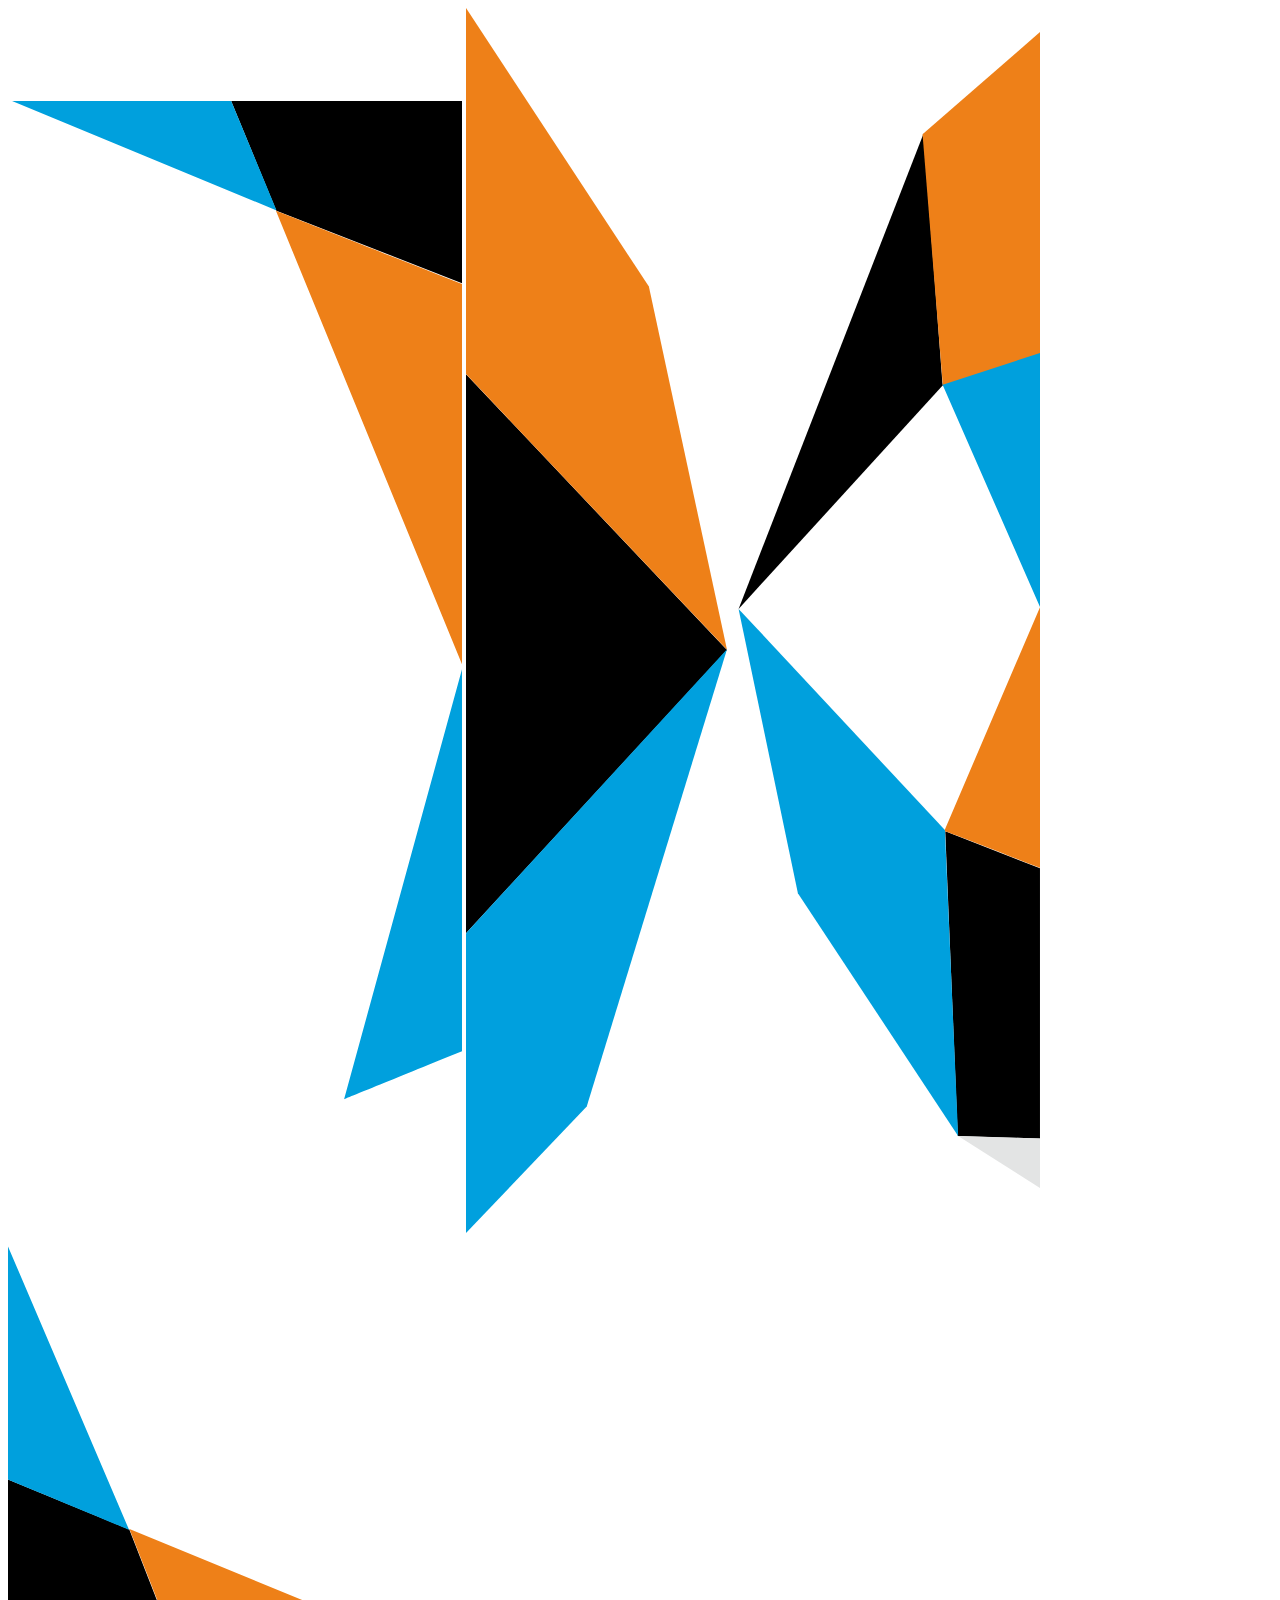
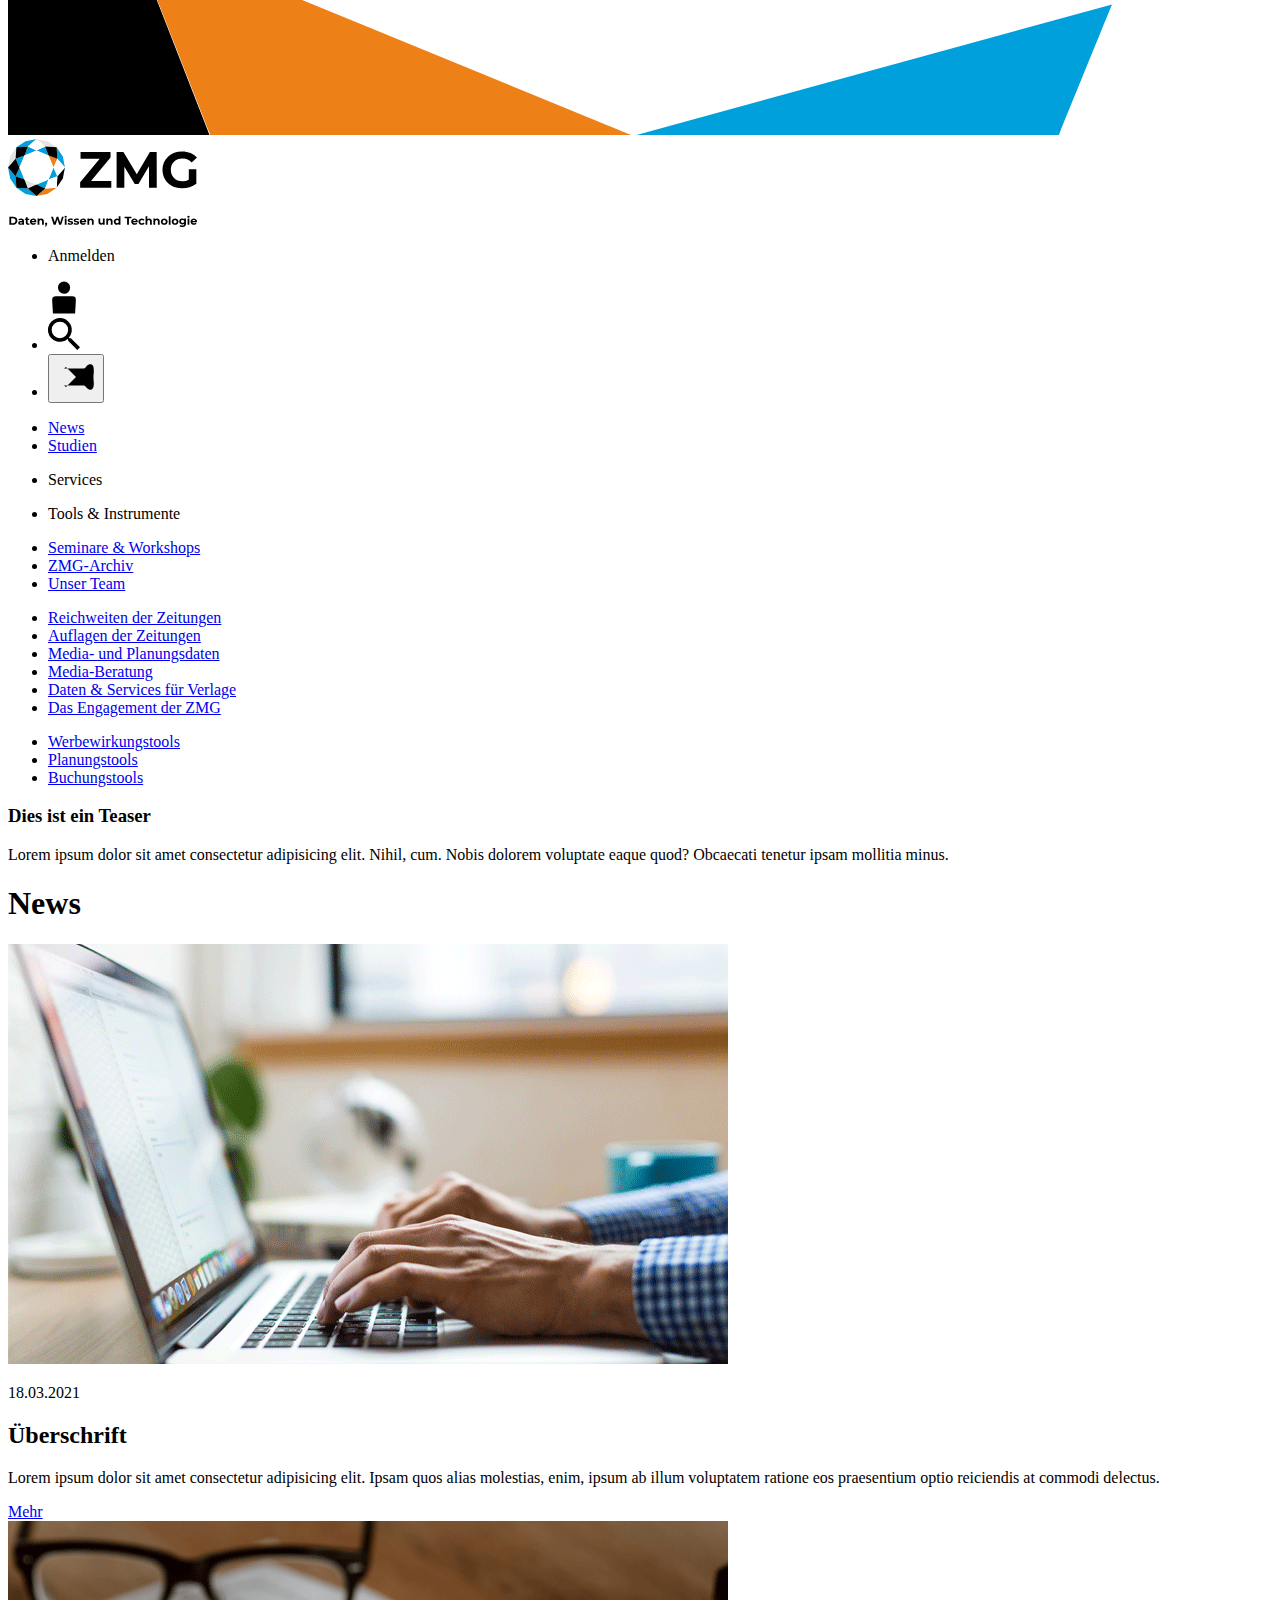
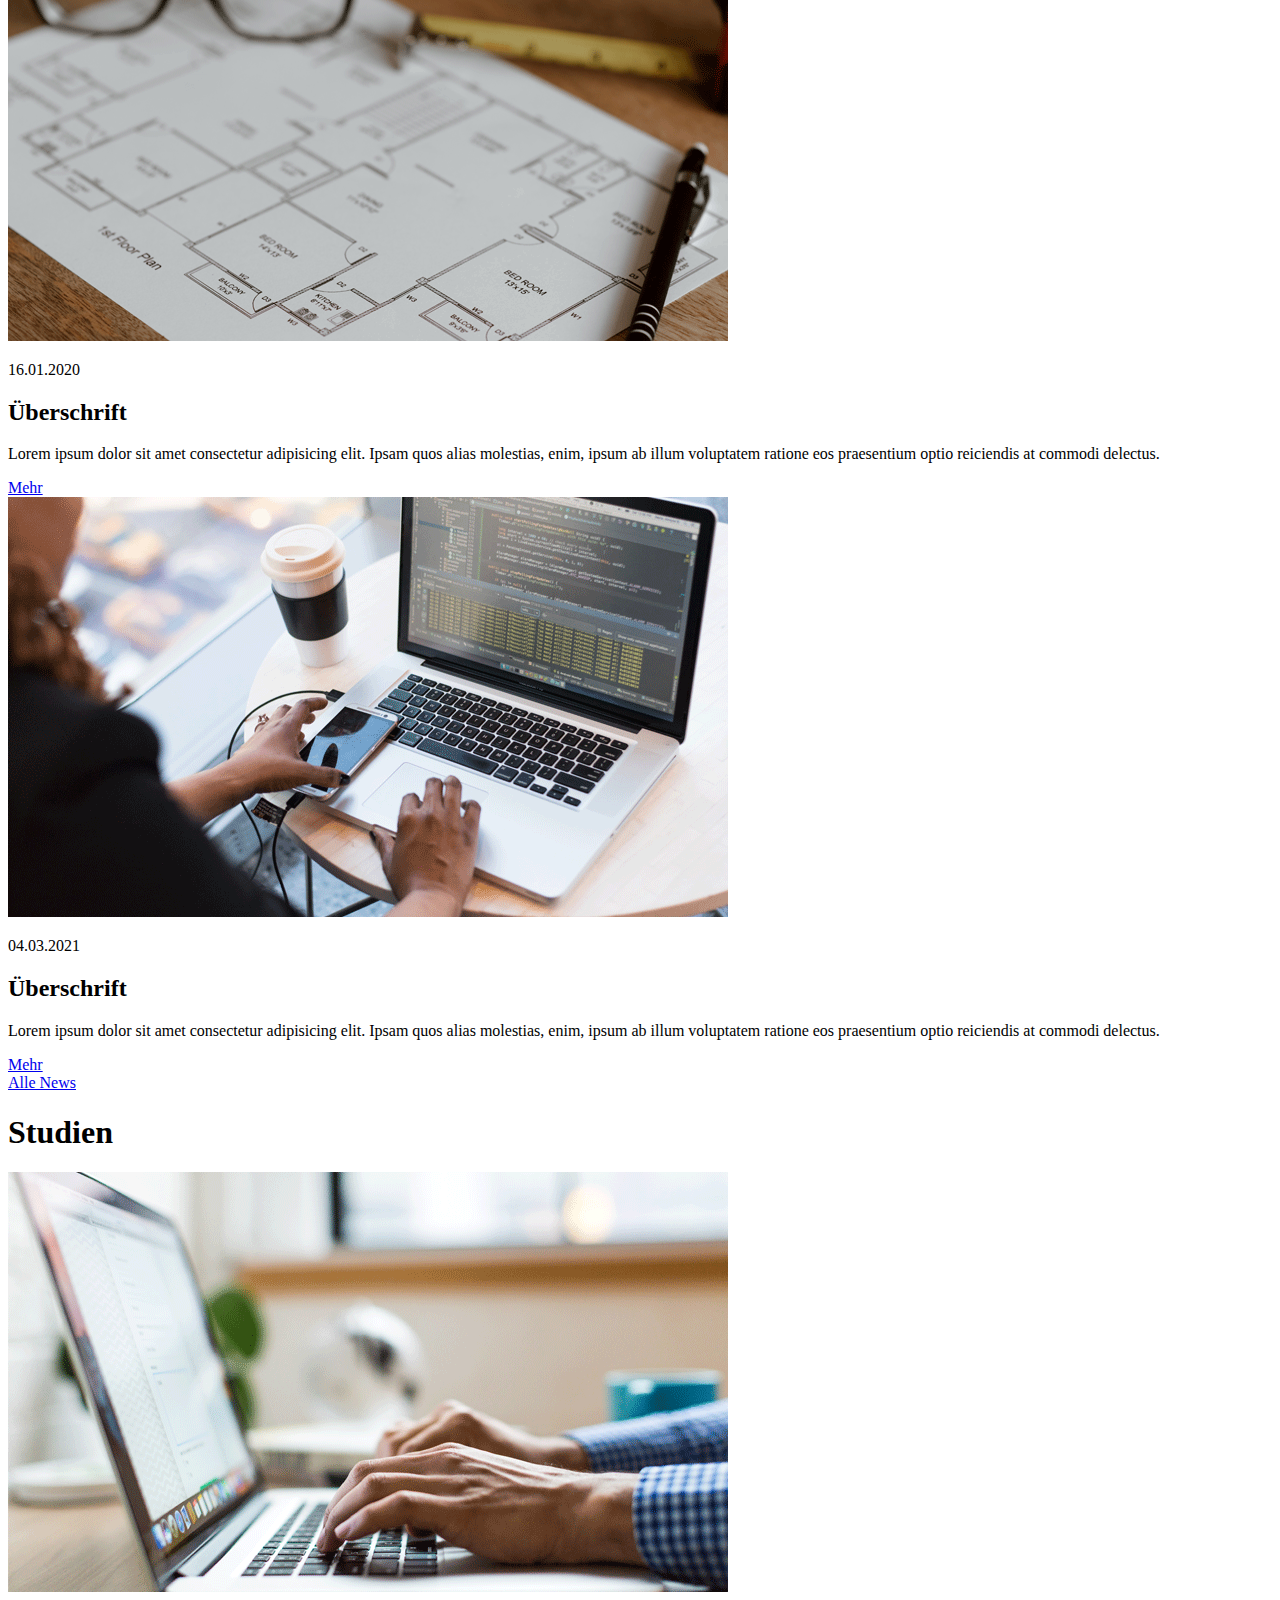
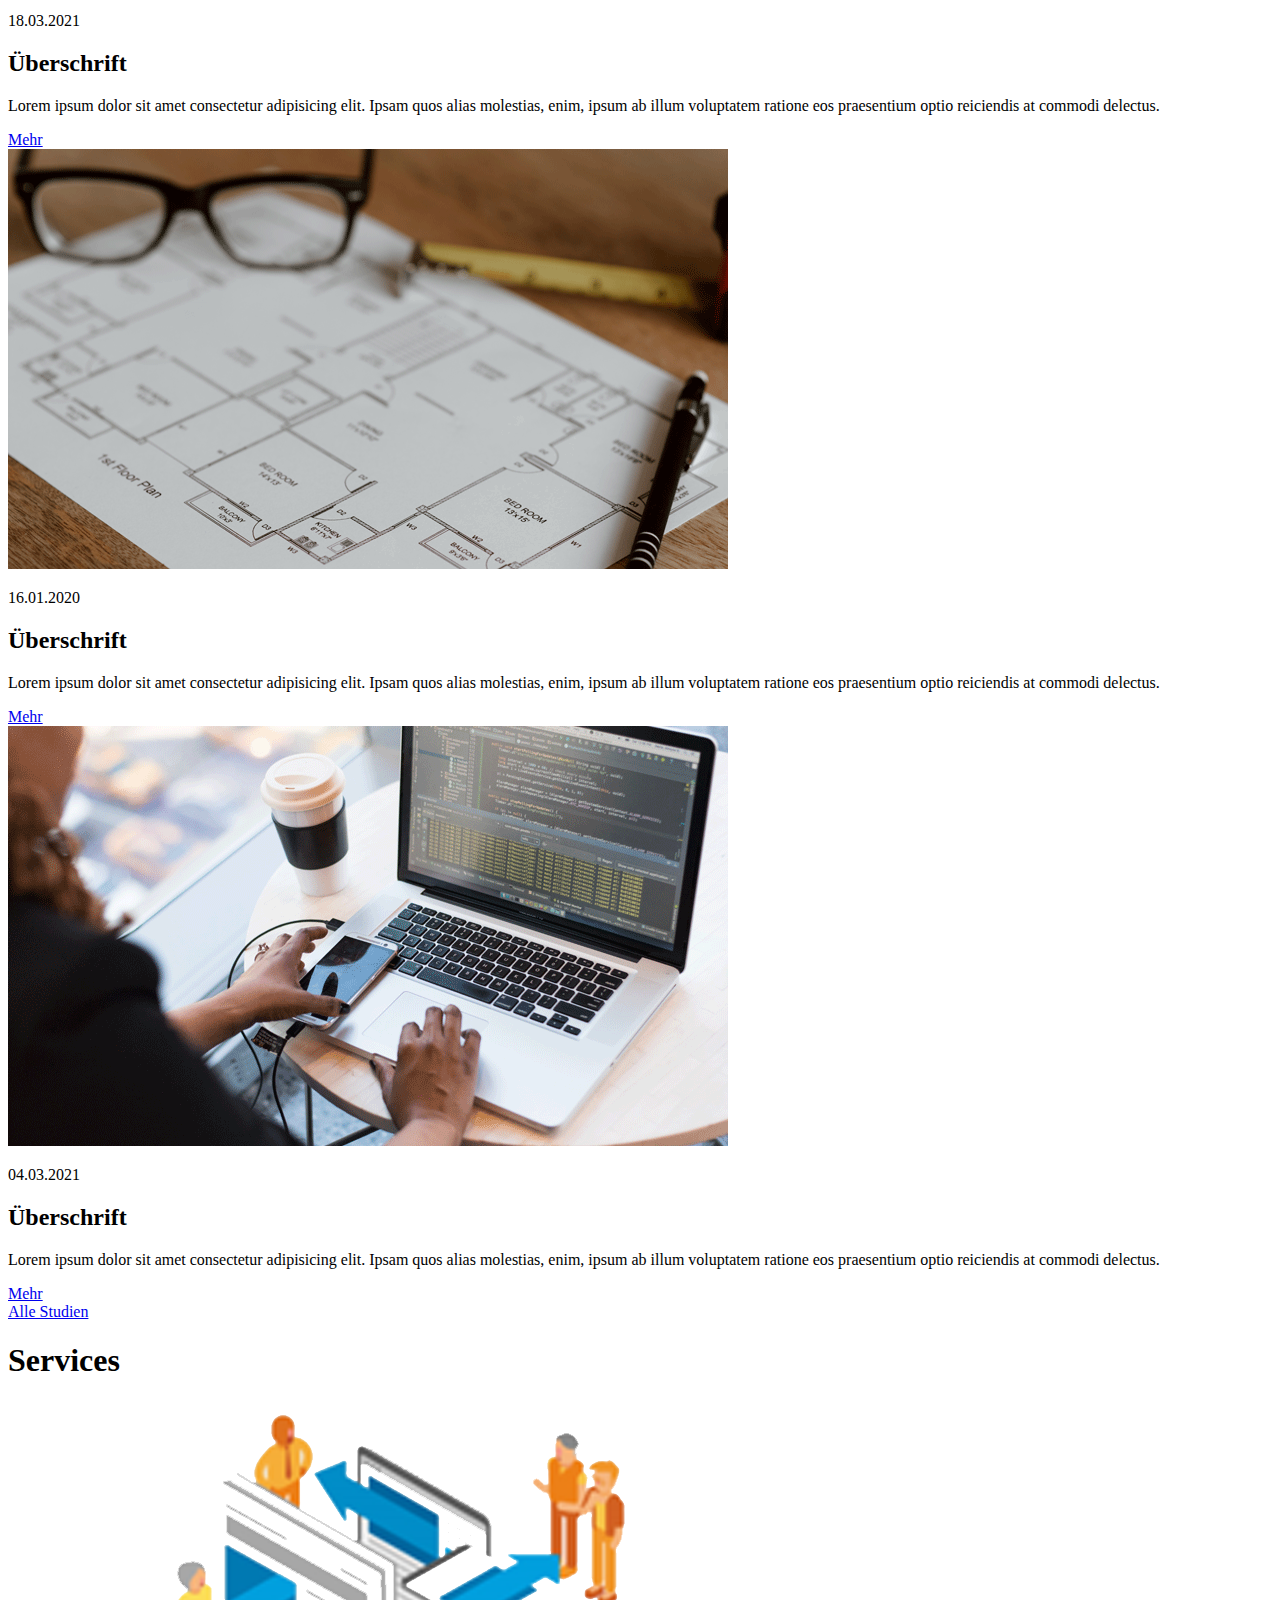
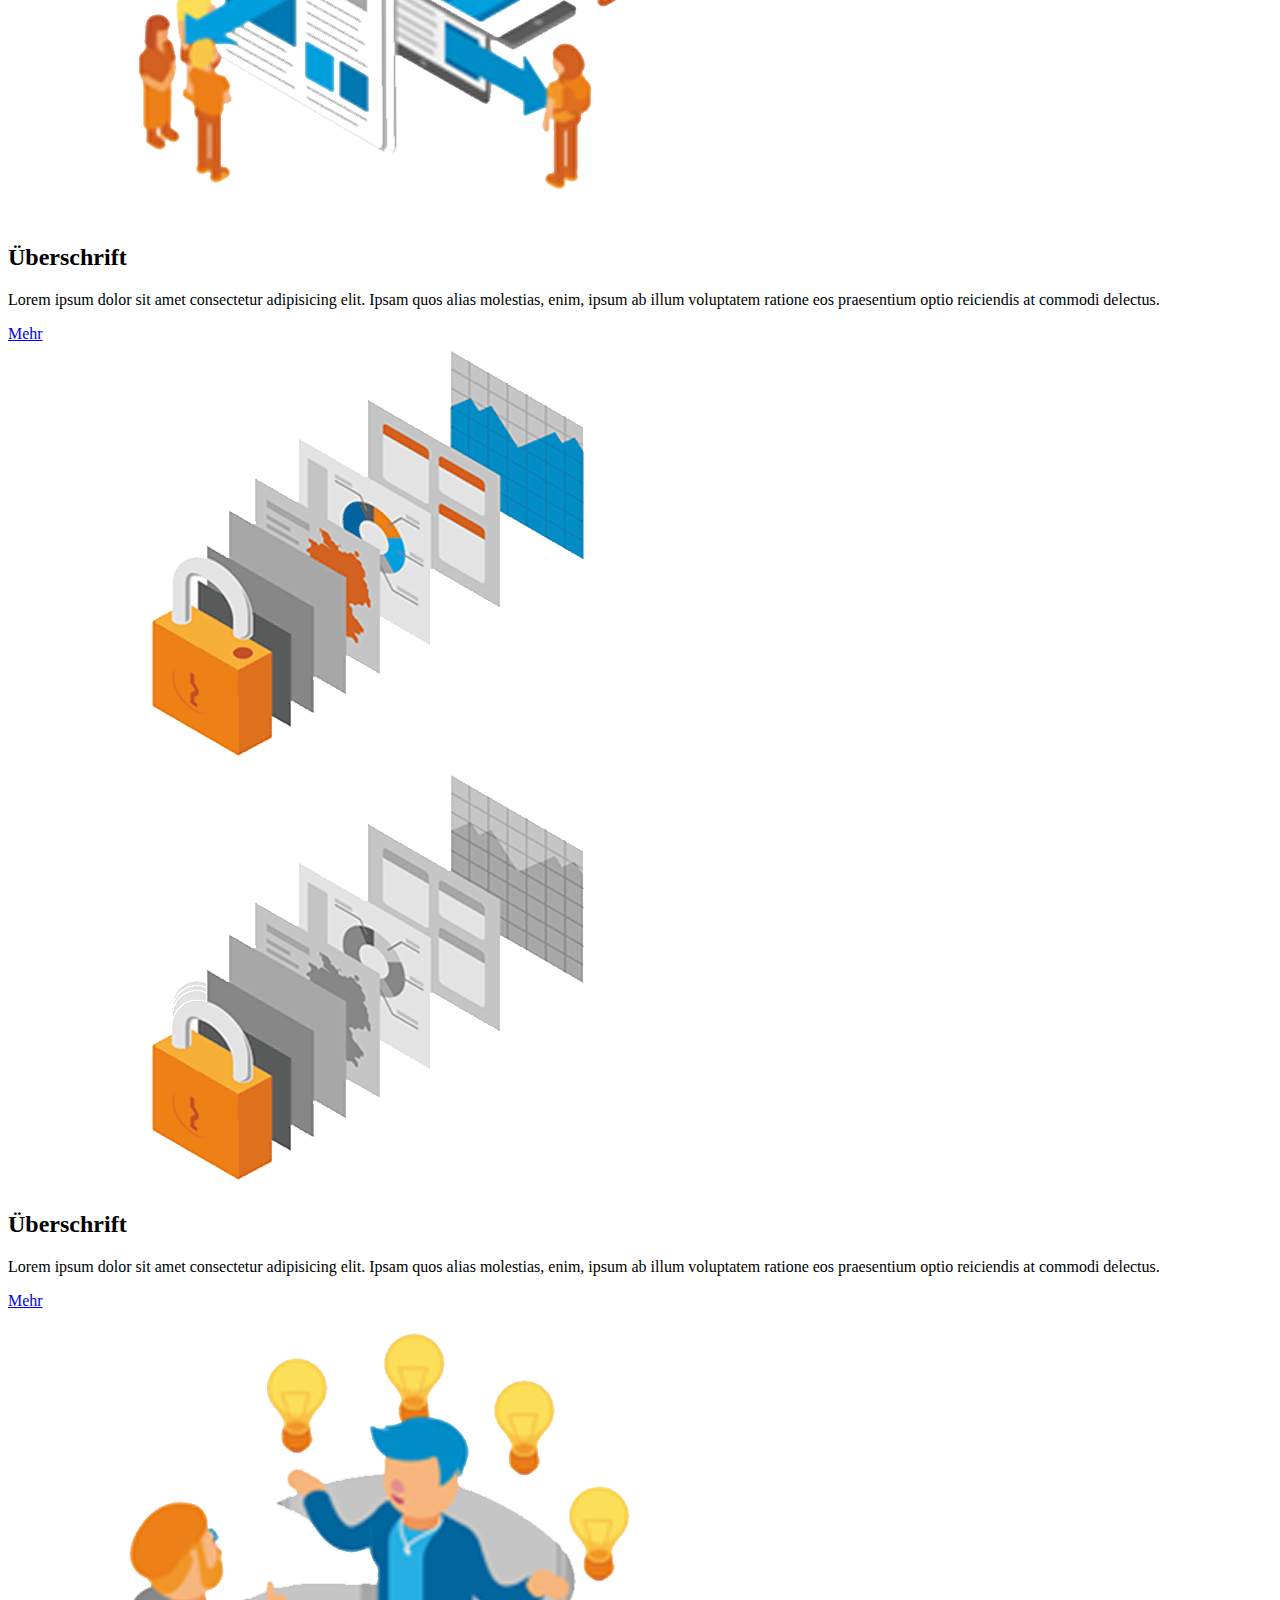
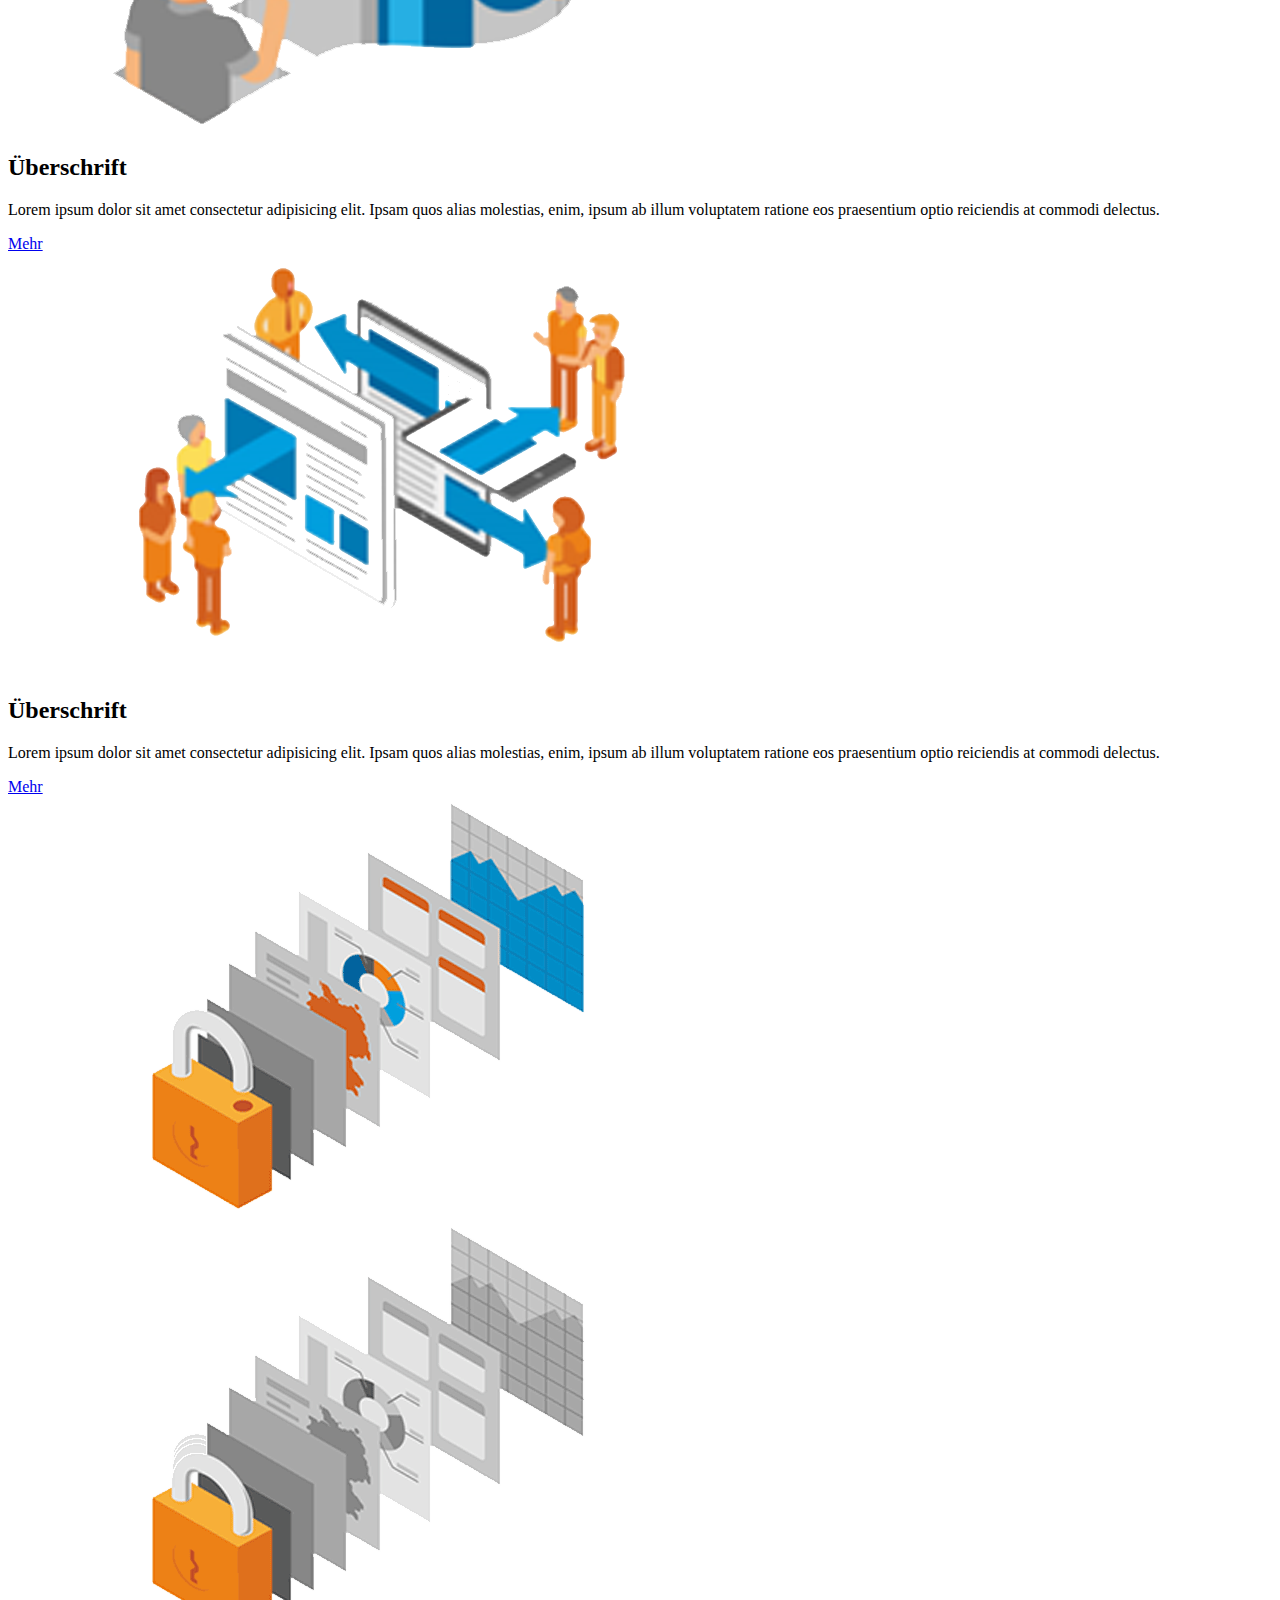
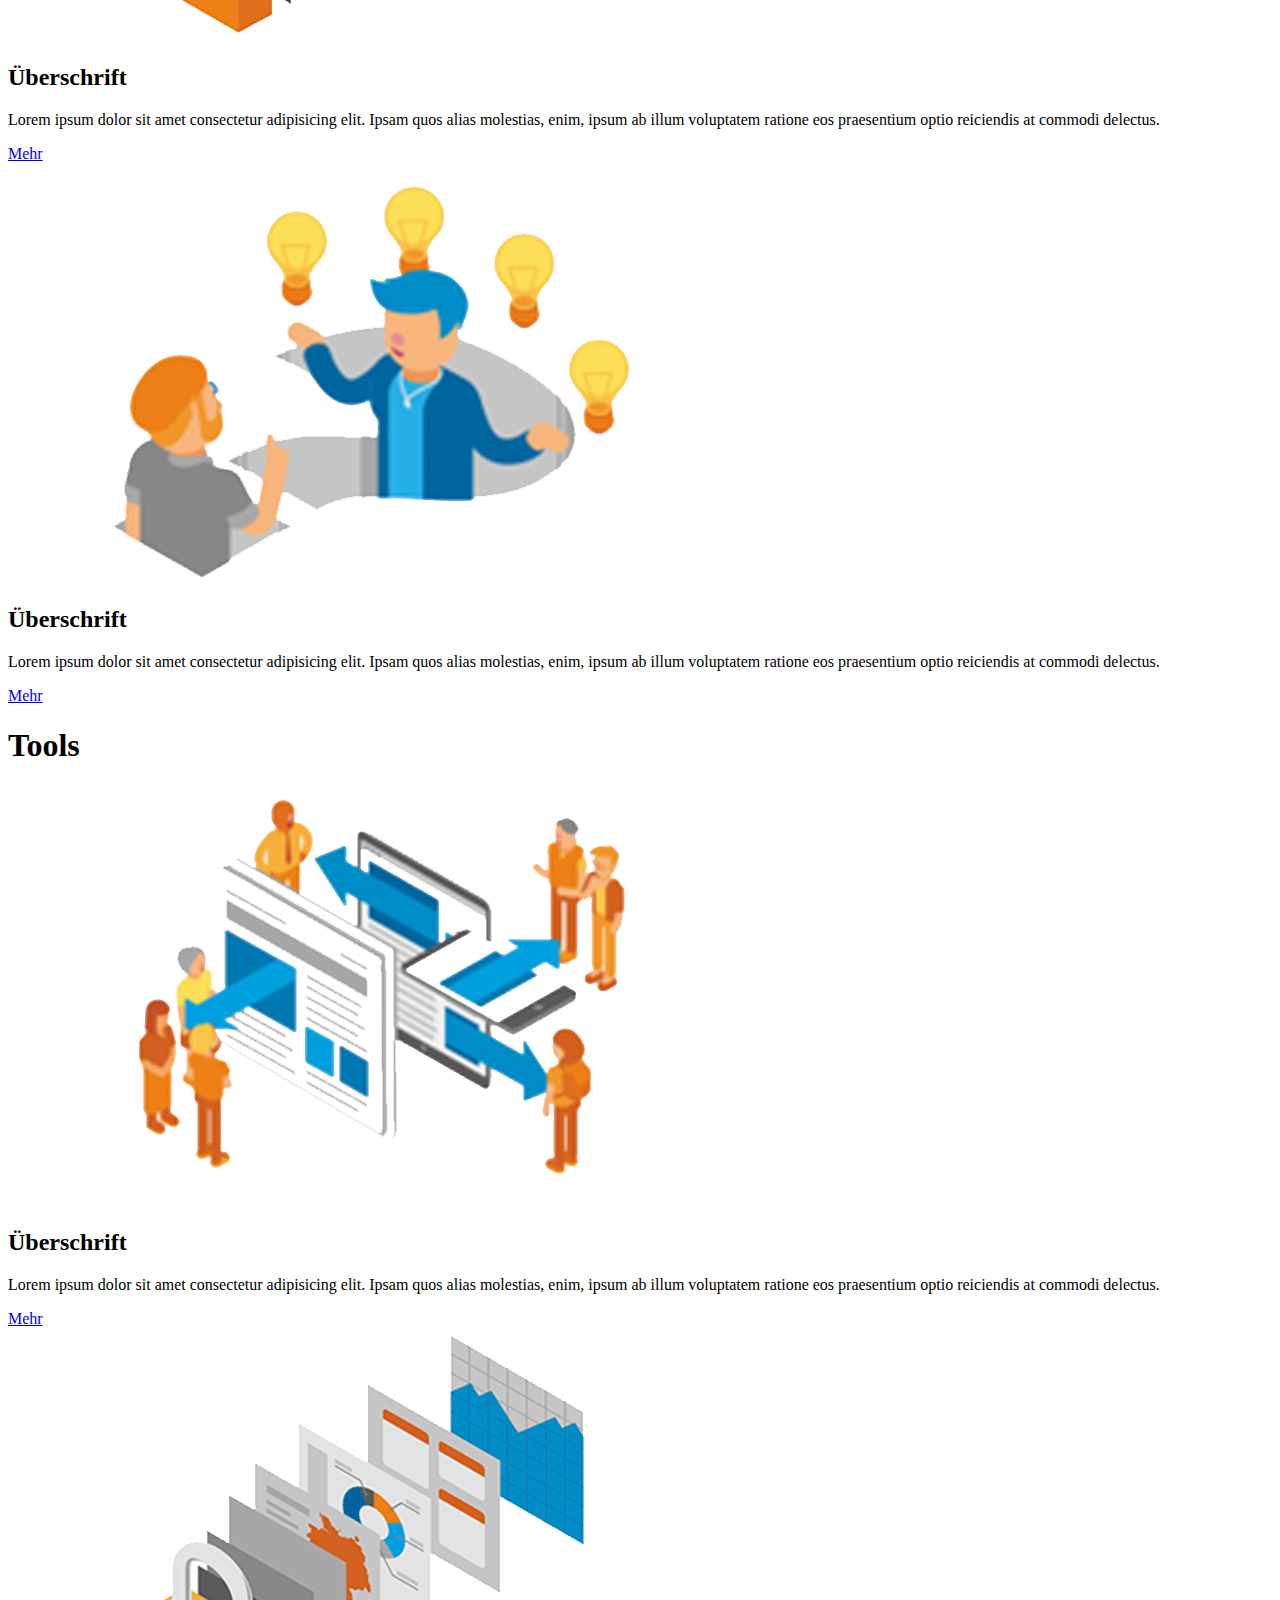
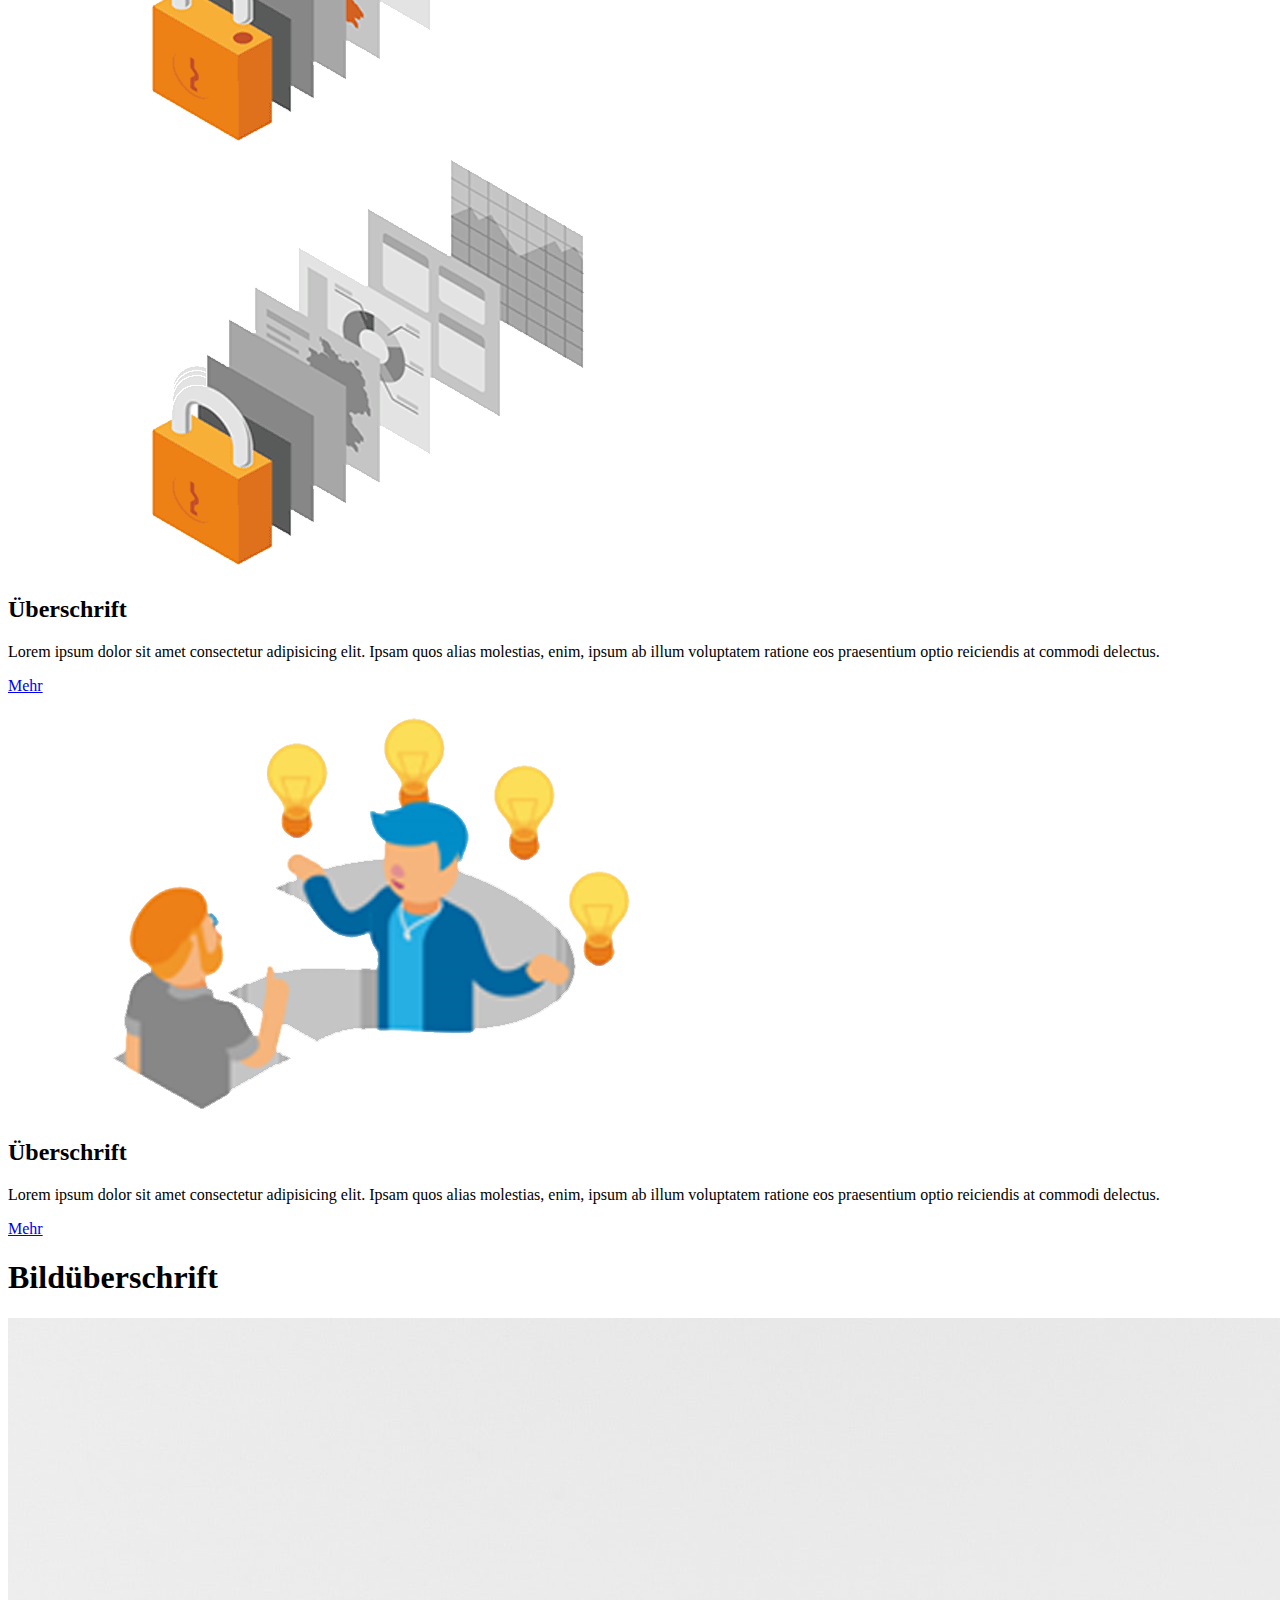
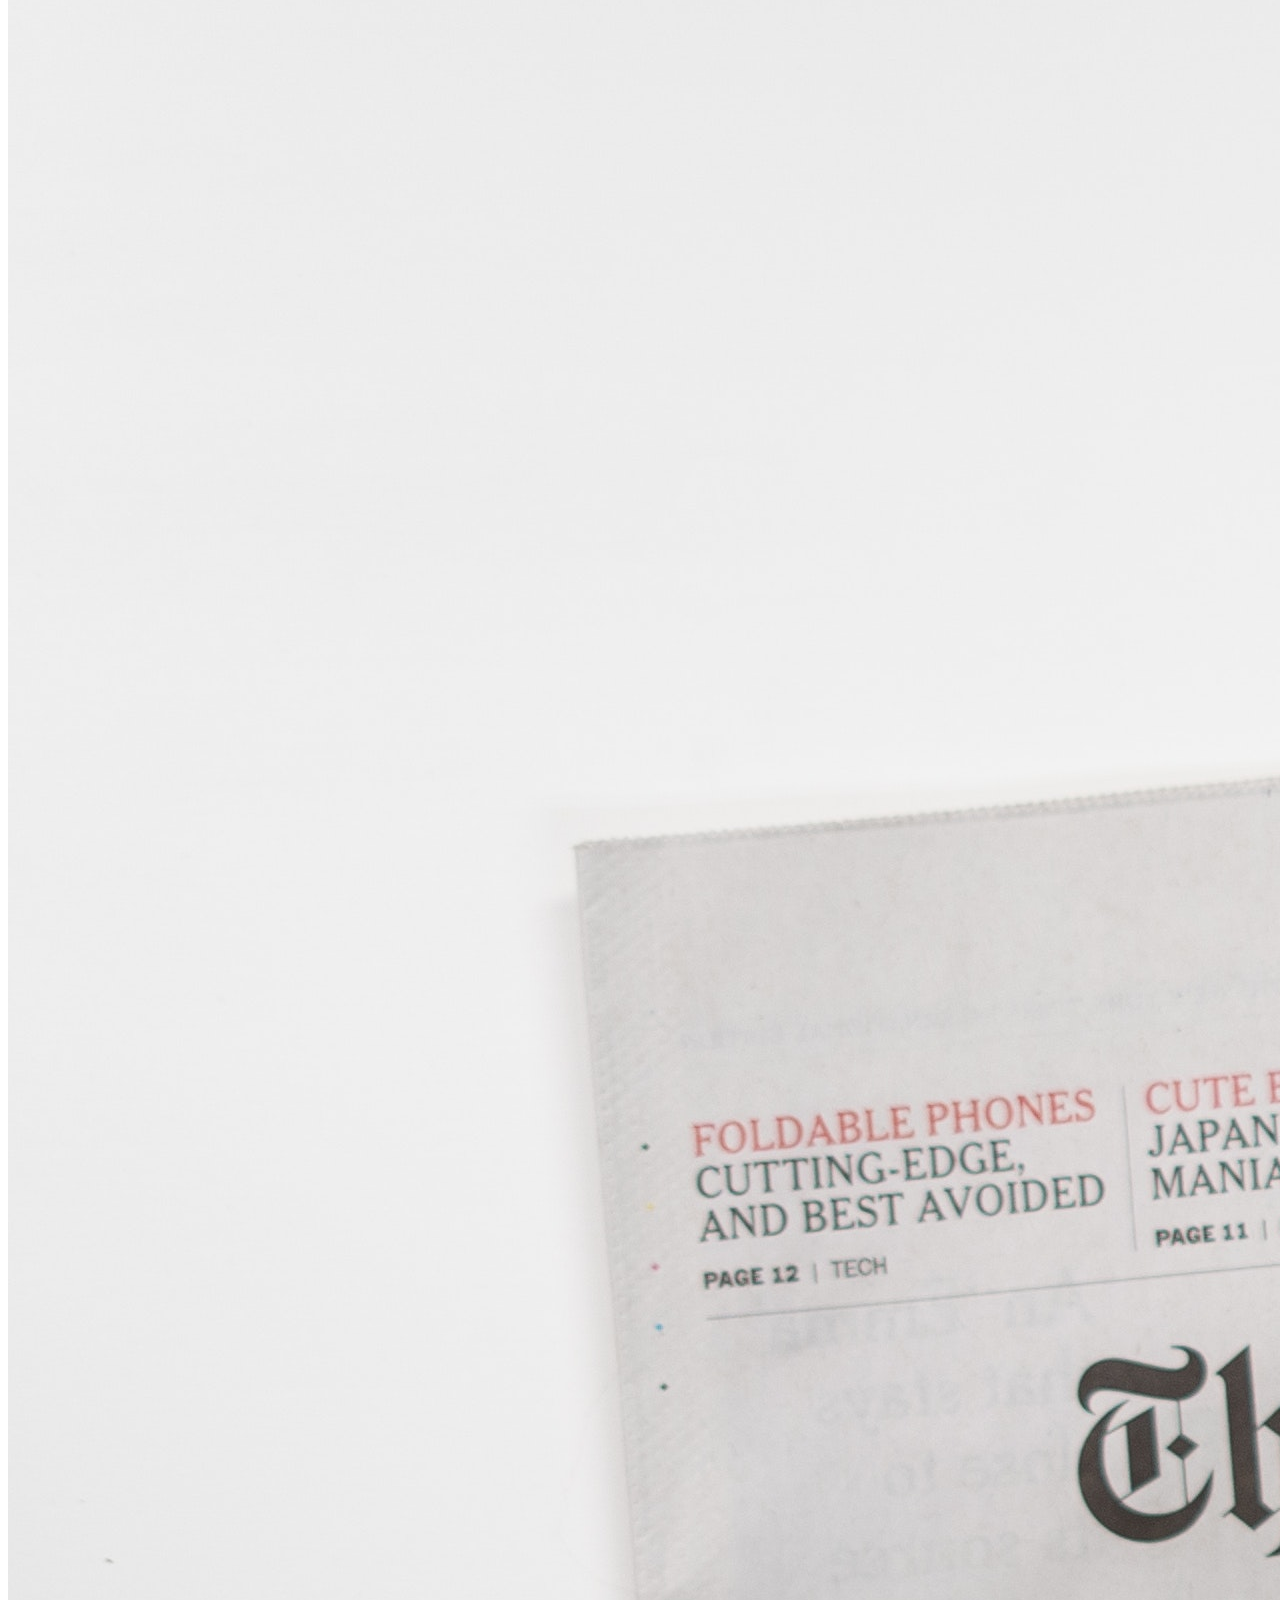
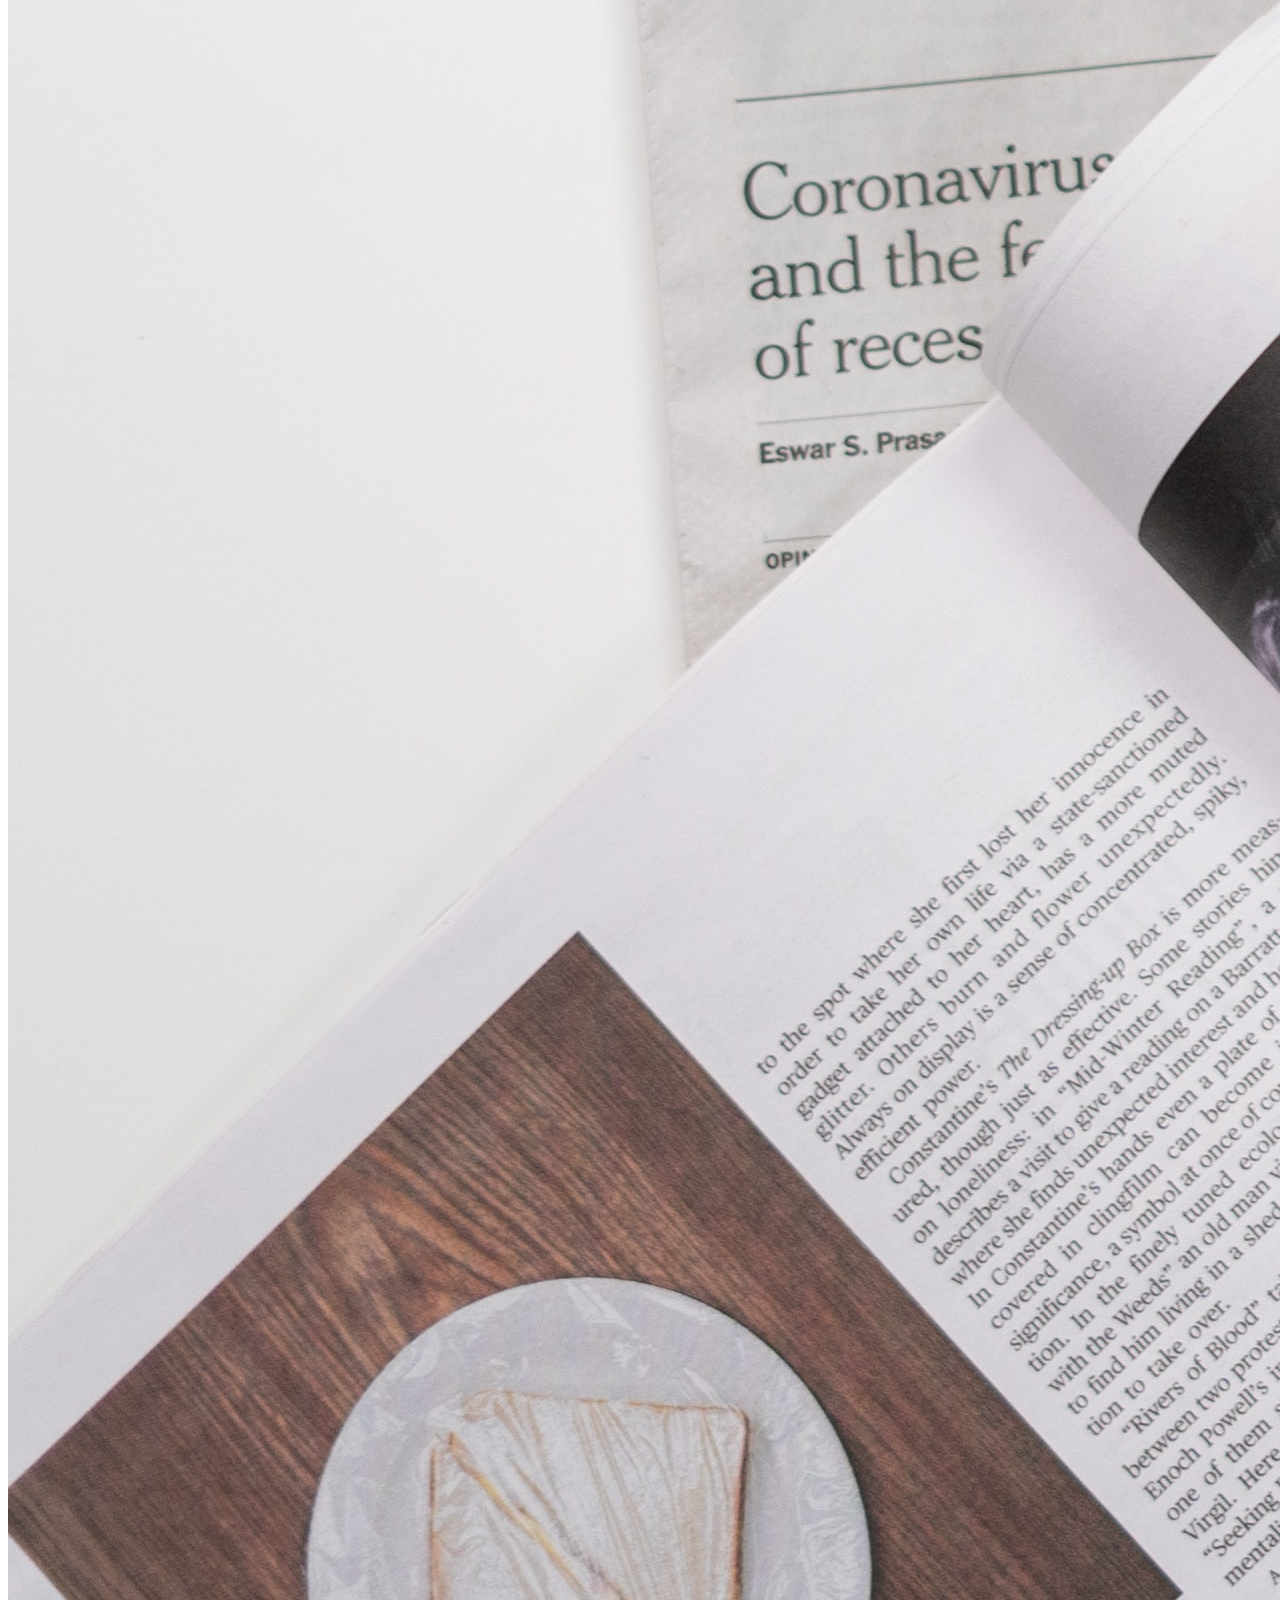
==== commit b51badfb: "[TASK] Fix links" ====
--- a/Ressources/Private/index.html
+++ b/Ressources/Private/index.html
@@ -6,7 +6,7 @@
     <meta http-equiv="X-UA-Compatible" content="IE=edge">
     <meta name="viewport" content="width=device-width, initial-scale=1.0">
     <link rel="stylesheet" href="./styles/scss/main.scss">
-    <title>Document</title>
+    <title>Willkommen bei der ZMG:  ZEITUNGSMARKTFORSCHUNG GESELLSCHAFT mbH</title>
 </head>
 
 <body>
@@ -111,7 +111,7 @@
                                 enim,
                                 ipsum ab illum voluptatem ratione eos praesentium optio reiciendis at commodi delectus.
                             </p>
-                            <a href="secondsub.html">Mehr</a>
+                            <a href="sub.html">Mehr</a>
                         </div>
                     </div>
 
@@ -124,7 +124,7 @@
                                 enim,
                                 ipsum ab illum voluptatem ratione eos praesentium optio reiciendis at commodi delectus.
                             </p>
-                            <a href="secondsub.html">Mehr</a>
+                            <a href="sub.html">Mehr</a>
                         </div>
                     </div>
 
@@ -137,11 +137,11 @@
                                 enim,
                                 ipsum ab illum voluptatem ratione eos praesentium optio reiciendis at commodi delectus.
                             </p>
-                            <a href="secondsub.html">Mehr</a>
-                        </div>
-                    </div>
-                </div>
-                <a class="article-button" href="">Alle News</a>
+                            <a href="sub.html">Mehr</a>
+                        </div>
+                    </div>
+                </div>
+                <a class="article-button" href="secondsub.html">Alle News</a>
             </div>
             <!--Studien-->
             <div class="article-container">
@@ -156,7 +156,7 @@
                                 enim,
                                 ipsum ab illum voluptatem ratione eos praesentium optio reiciendis at commodi delectus.
                             </p>
-                            <a href="secondsub.html">Mehr</a>
+                            <a href="sub.html">Mehr</a>
                         </div>
                     </div>
 
@@ -169,7 +169,7 @@
                                 enim,
                                 ipsum ab illum voluptatem ratione eos praesentium optio reiciendis at commodi delectus.
                             </p>
-                            <a href="secondsub.html">Mehr</a>
+                            <a href="sub.html">Mehr</a>
                         </div>
                     </div>
 
@@ -182,11 +182,11 @@
                                 enim,
                                 ipsum ab illum voluptatem ratione eos praesentium optio reiciendis at commodi delectus.
                             </p>
-                            <a href="secondsub.html">Mehr</a>
-                        </div>
-                    </div>
-                </div>
-                <a class="article-button" href="">Alle Studien</a>
+                            <a href="sub.html">Mehr</a>
+                        </div>
+                    </div>
+                </div>
+                <a class="article-button" href="secondsub.html">Alle Studien</a>
             </div>
 
             <!--Services-->
@@ -201,7 +201,7 @@
                                 enim,
                                 ipsum ab illum voluptatem ratione eos praesentium optio reiciendis at commodi delectus.
                             </p>
-                            <a href="secondsub.html">Mehr</a>
+                            <a href="sub.html">Mehr</a>
                         </div>
                     </div>
 
@@ -214,7 +214,7 @@
                                 enim,
                                 ipsum ab illum voluptatem ratione eos praesentium optio reiciendis at commodi delectus.
                             </p>
-                            <a href="secondsub.html">Mehr</a>
+                            <a href="sub.html">Mehr</a>
                         </div>
                     </div>
 
@@ -226,7 +226,7 @@
                                 enim,
                                 ipsum ab illum voluptatem ratione eos praesentium optio reiciendis at commodi delectus.
                             </p>
-                            <a href="secondsub.html">Mehr</a>
+                            <a href="sub.html">Mehr</a>
                         </div>
                     </div>
                 </div>
@@ -240,7 +240,7 @@
                                 enim,
                                 ipsum ab illum voluptatem ratione eos praesentium optio reiciendis at commodi delectus.
                             </p>
-                            <a href="secondsub.html">Mehr</a>
+                            <a href="sub.html">Mehr</a>
                         </div>
                     </div>
 
@@ -253,7 +253,7 @@
                                 enim,
                                 ipsum ab illum voluptatem ratione eos praesentium optio reiciendis at commodi delectus.
                             </p>
-                            <a href="secondsub.html">Mehr</a>
+                            <a href="sub.html">Mehr</a>
                         </div>
                     </div>
 
@@ -265,7 +265,7 @@
                                 enim,
                                 ipsum ab illum voluptatem ratione eos praesentium optio reiciendis at commodi delectus.
                             </p>
-                            <a href="secondsub.html">Mehr</a>
+                            <a href="sub.html">Mehr</a>
                         </div>
                     </div>
                 </div>
@@ -283,7 +283,7 @@
                                 enim,
                                 ipsum ab illum voluptatem ratione eos praesentium optio reiciendis at commodi delectus.
                             </p>
-                            <a href="secondsub.html">Mehr</a>
+                            <a href="sub.html">Mehr</a>
                         </div>
                     </div>
 
@@ -296,7 +296,7 @@
                                 enim,
                                 ipsum ab illum voluptatem ratione eos praesentium optio reiciendis at commodi delectus.
                             </p>
-                            <a href="secondsub.html">Mehr</a>
+                            <a href="sub.html">Mehr</a>
                         </div>
                     </div>
 
@@ -308,7 +308,7 @@
                                 enim,
                                 ipsum ab illum voluptatem ratione eos praesentium optio reiciendis at commodi delectus.
                             </p>
-                            <a href="secondsub.html">Mehr</a>
+                            <a href="sub.html">Mehr</a>
                         </div>
                     </div>
                 </div>
@@ -325,7 +325,7 @@
                             in aut? Reprehenderit minima labore ratione hic eos dolorum iste animi saepe sed natus deserunt
                             dignissimos at accusamus error fugiat, nihil ex. Iste pariatur, dolorum et beatae, facilis numquam
                             fugit veritatis hic cumque, quisquam quo ullam earum.</p>
-                        <a href="secondsub.html">Mehr</a>
+                        <a href="sub.html">Mehr</a>
                     </div>
                 </div>
 
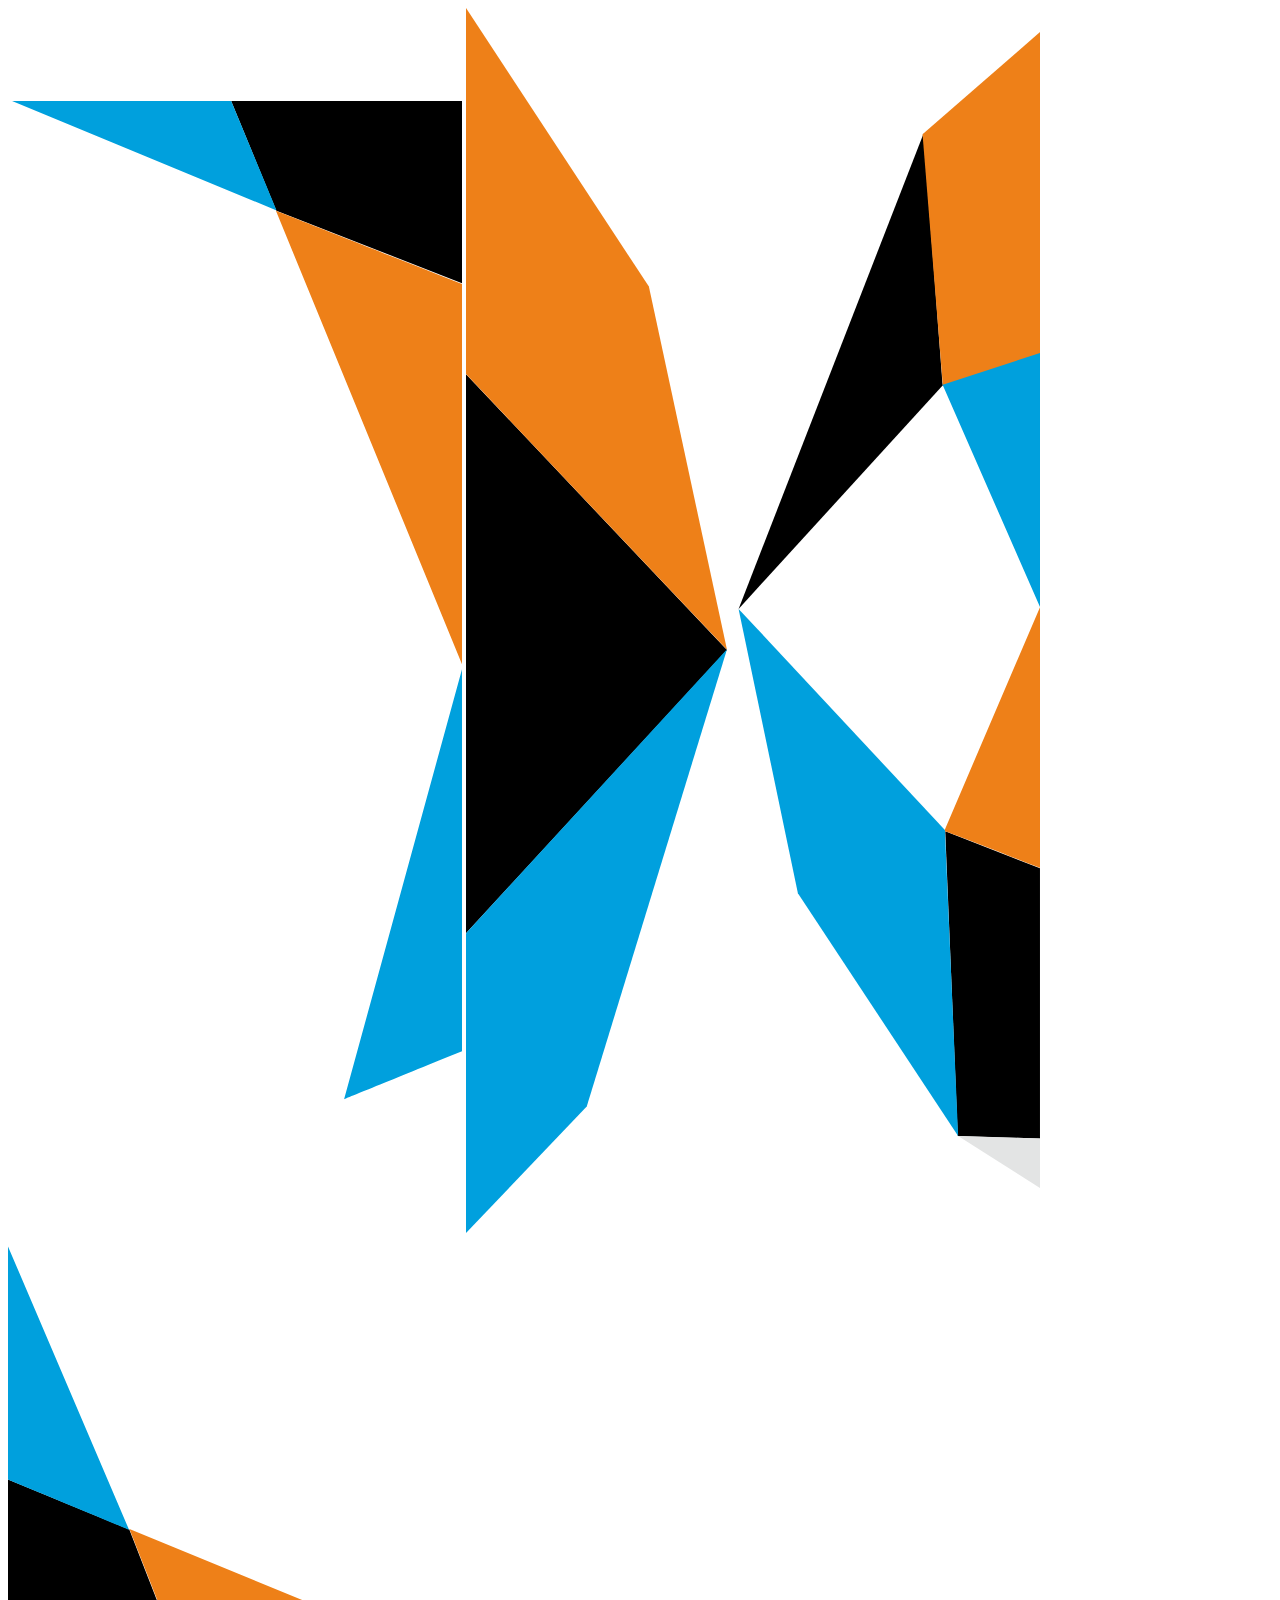
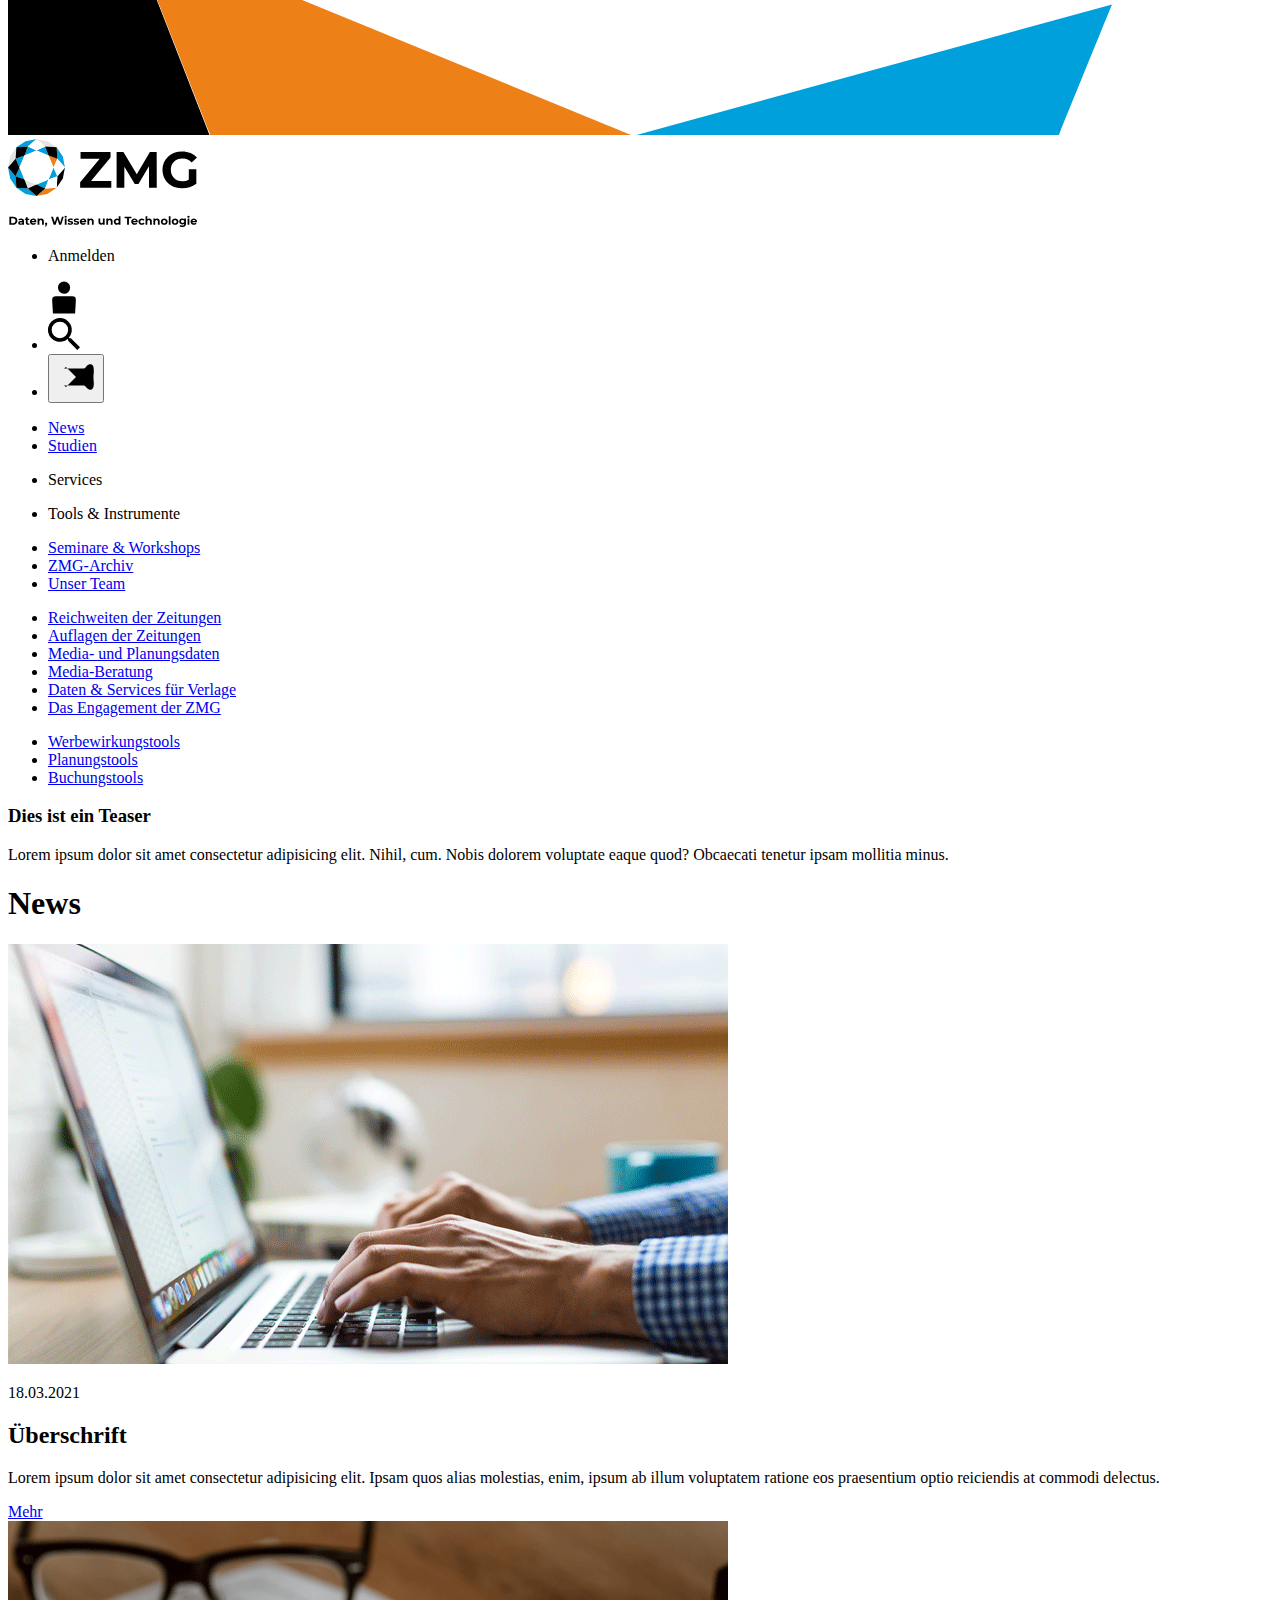
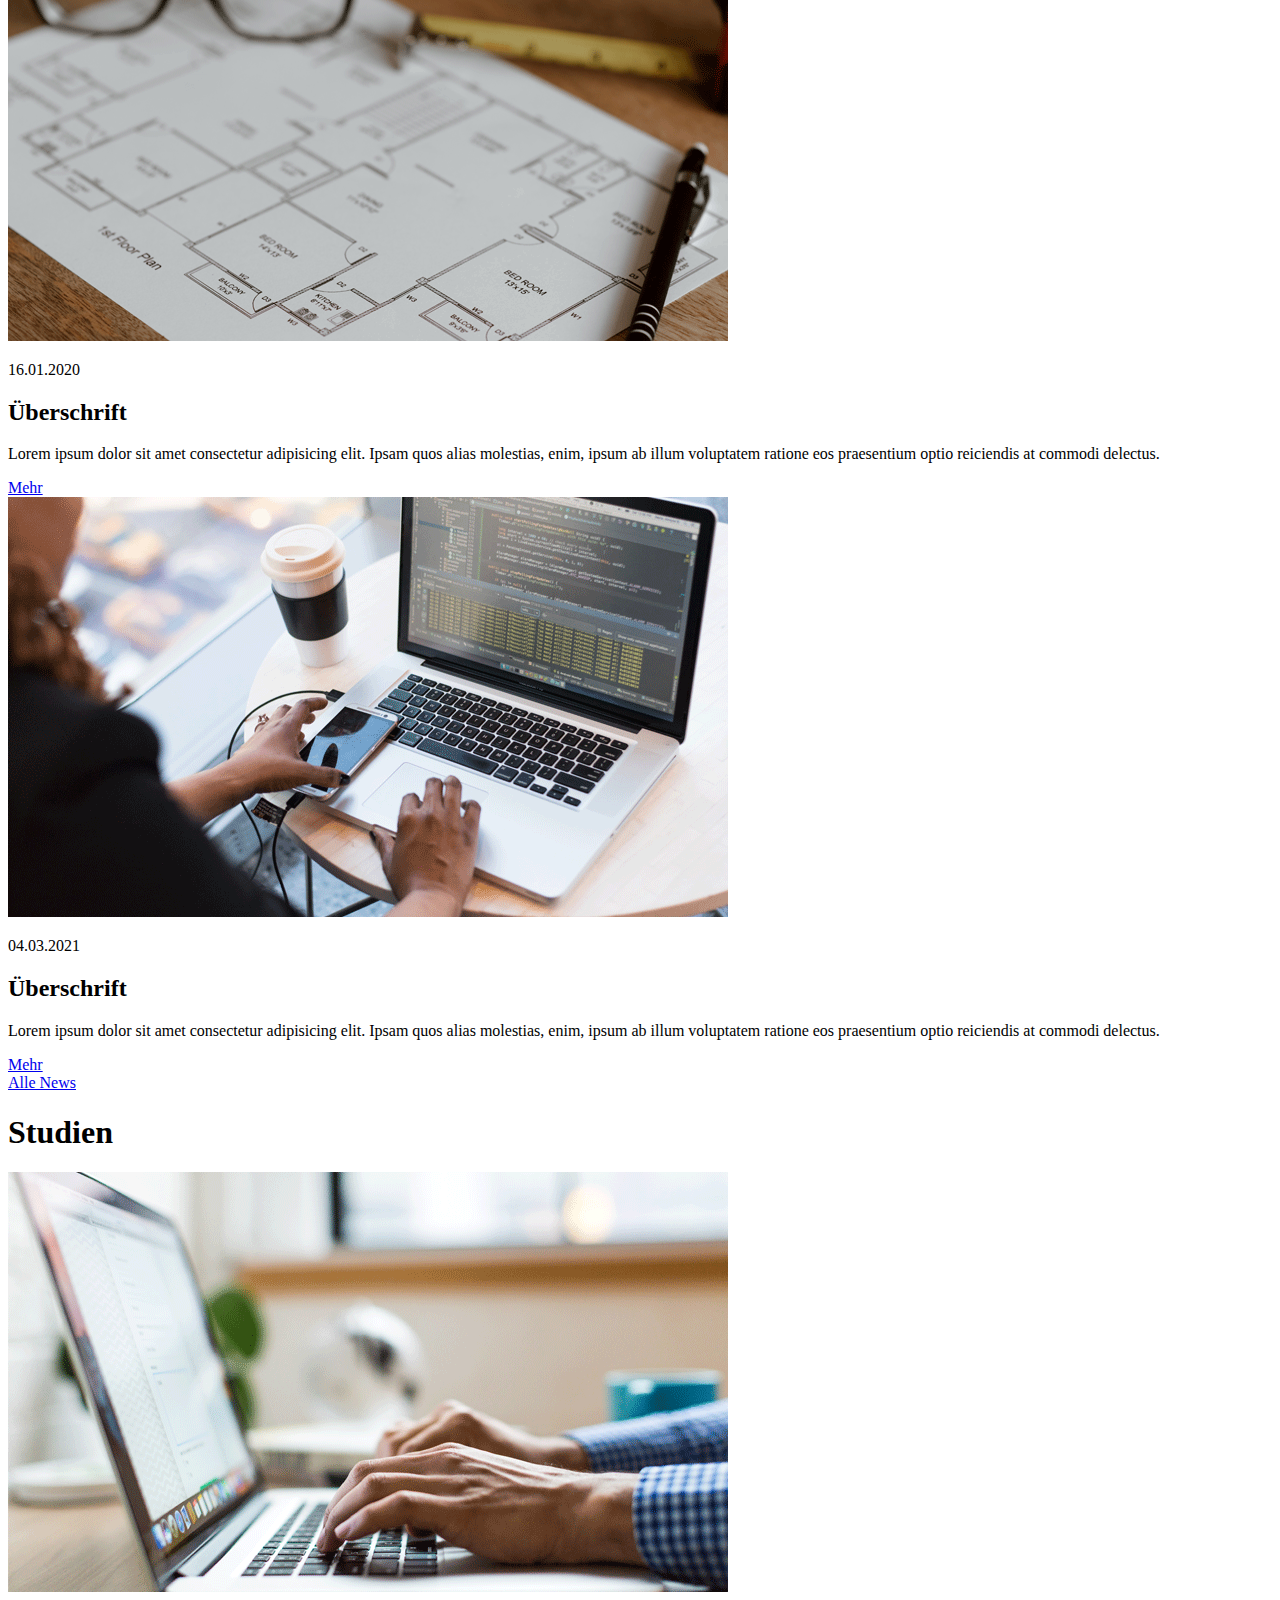
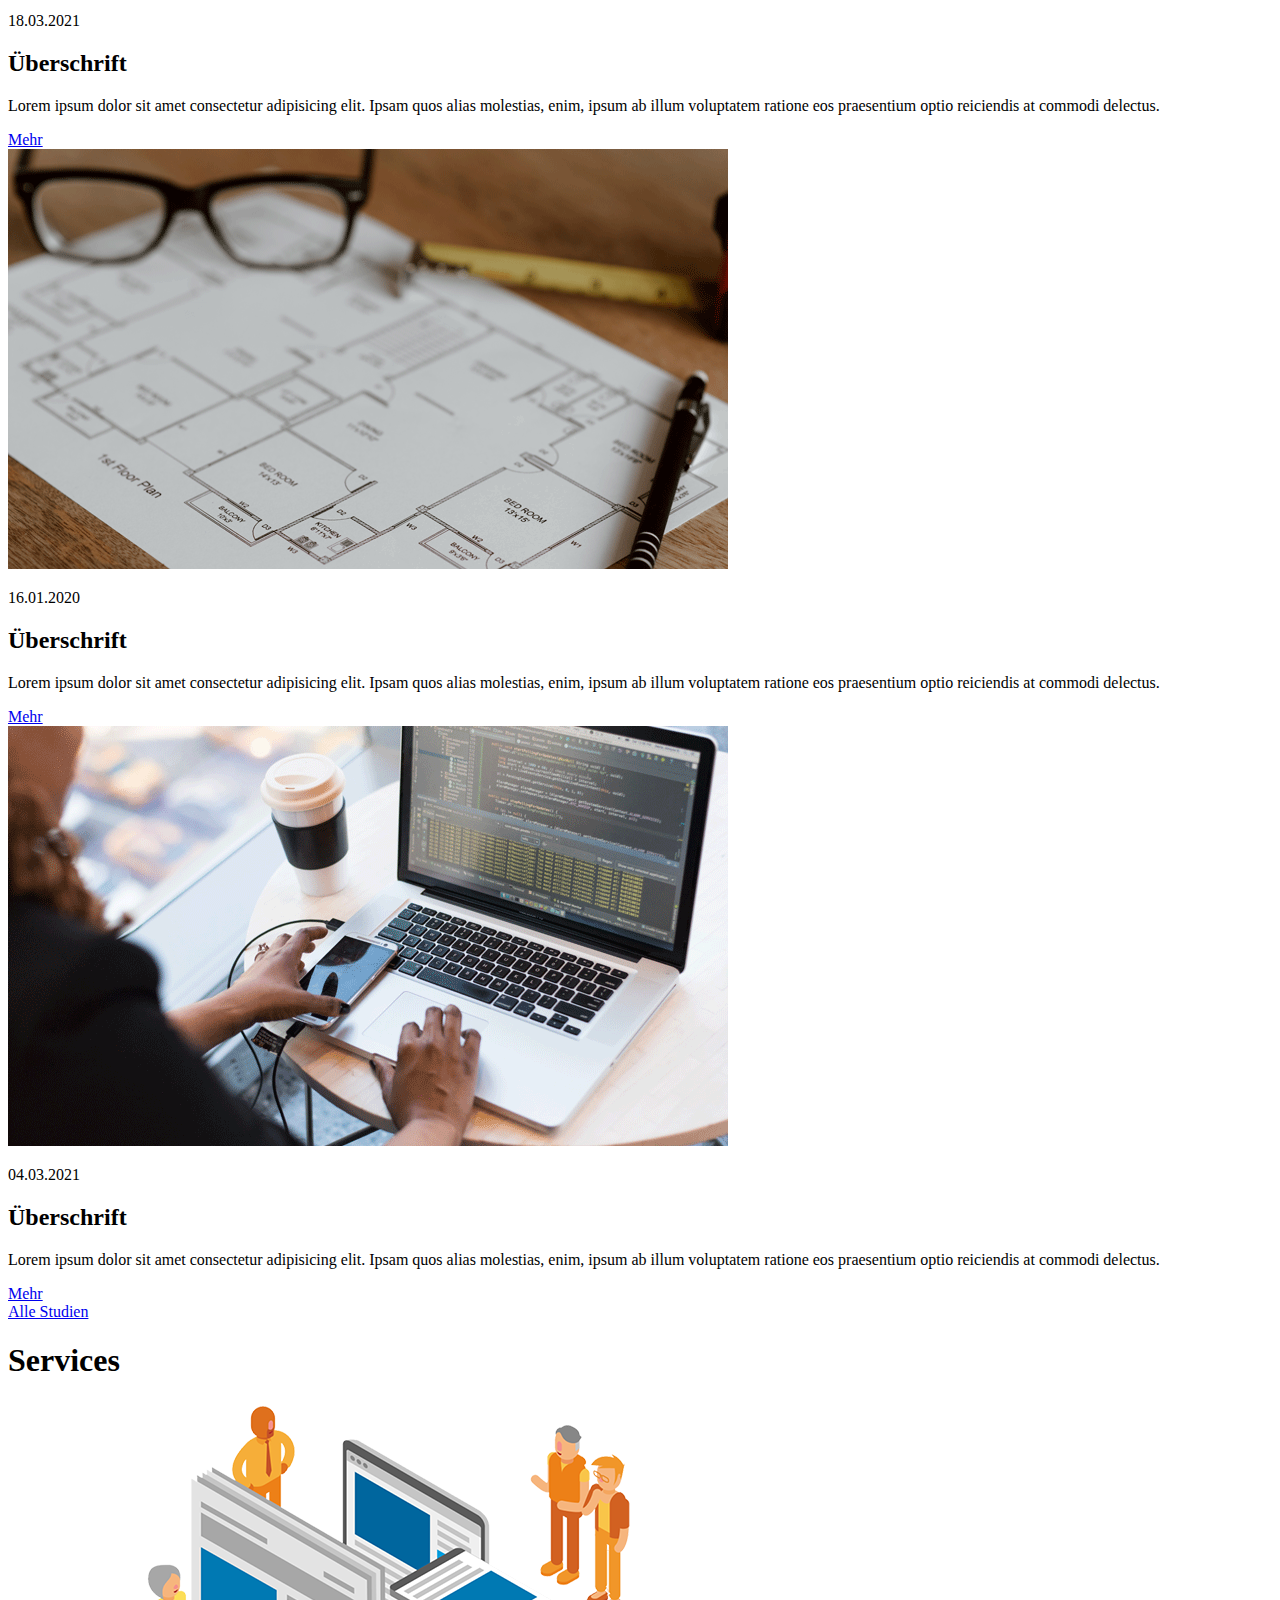
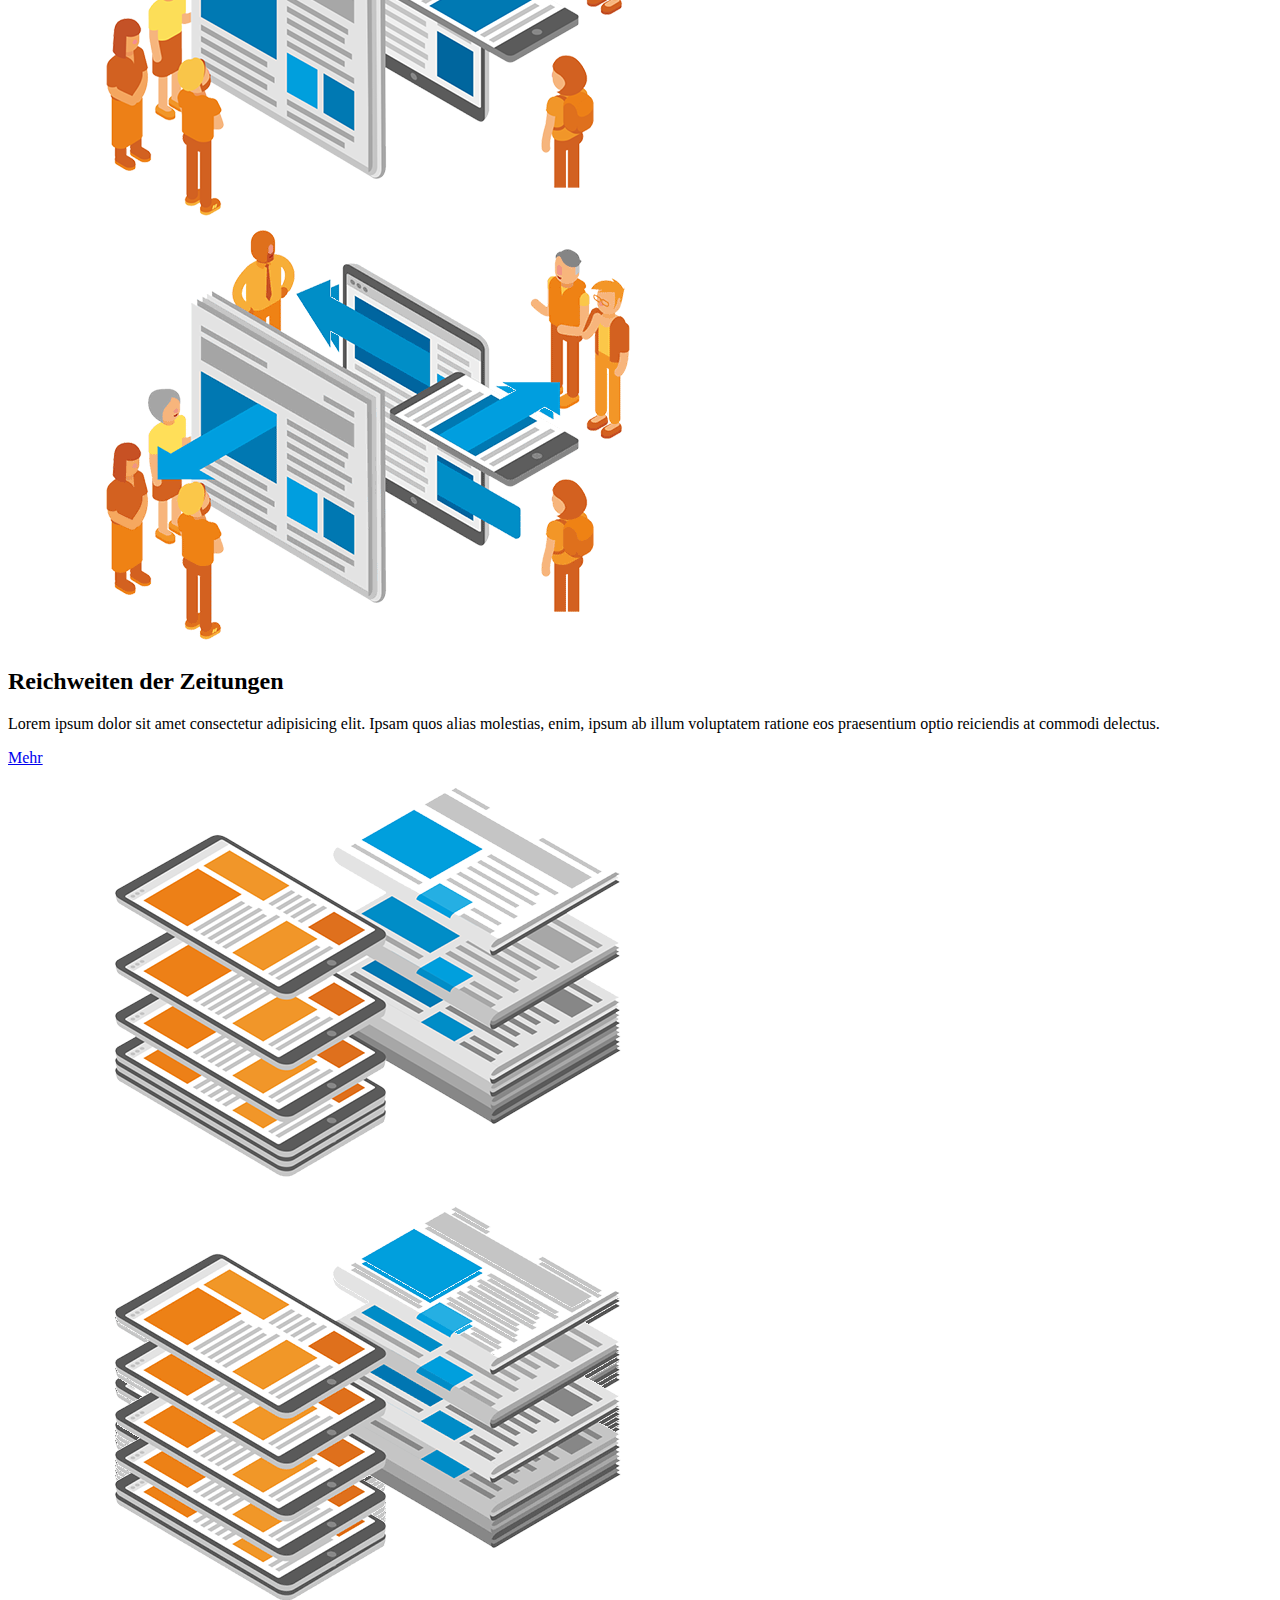
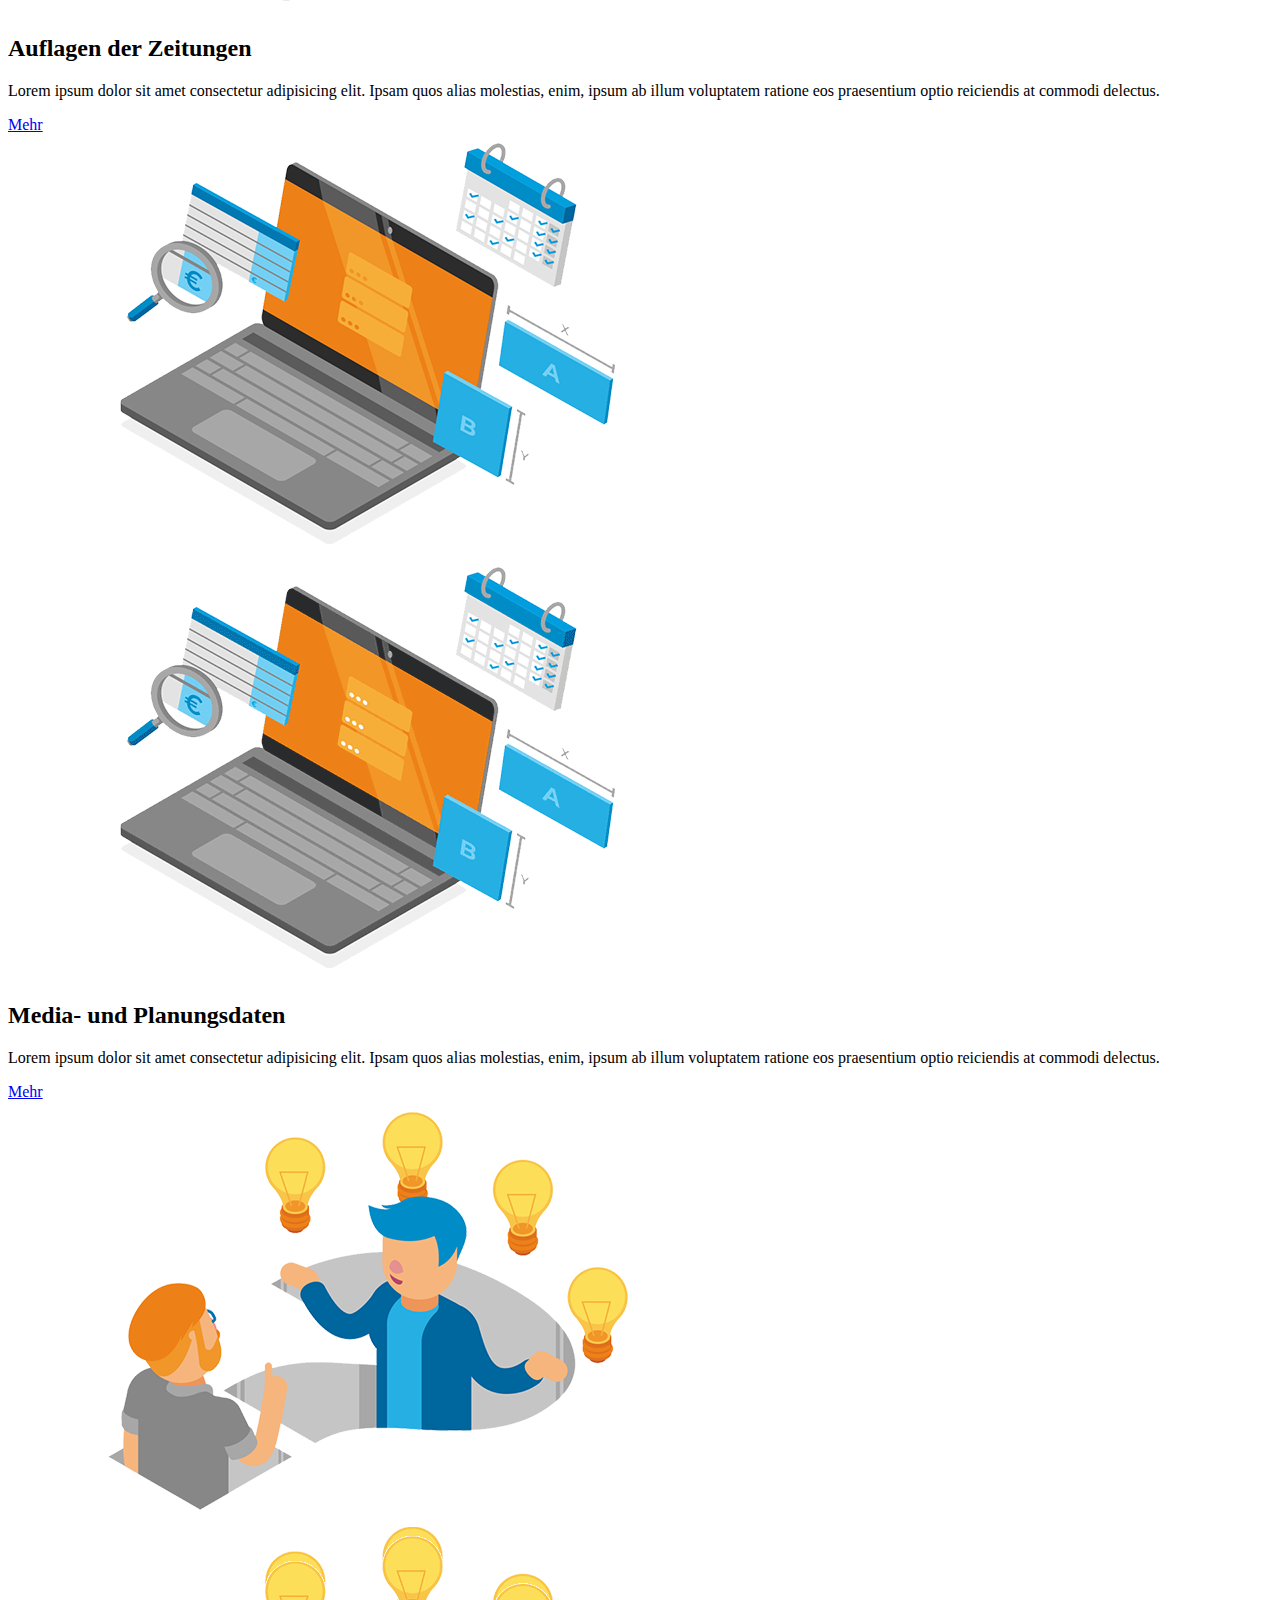
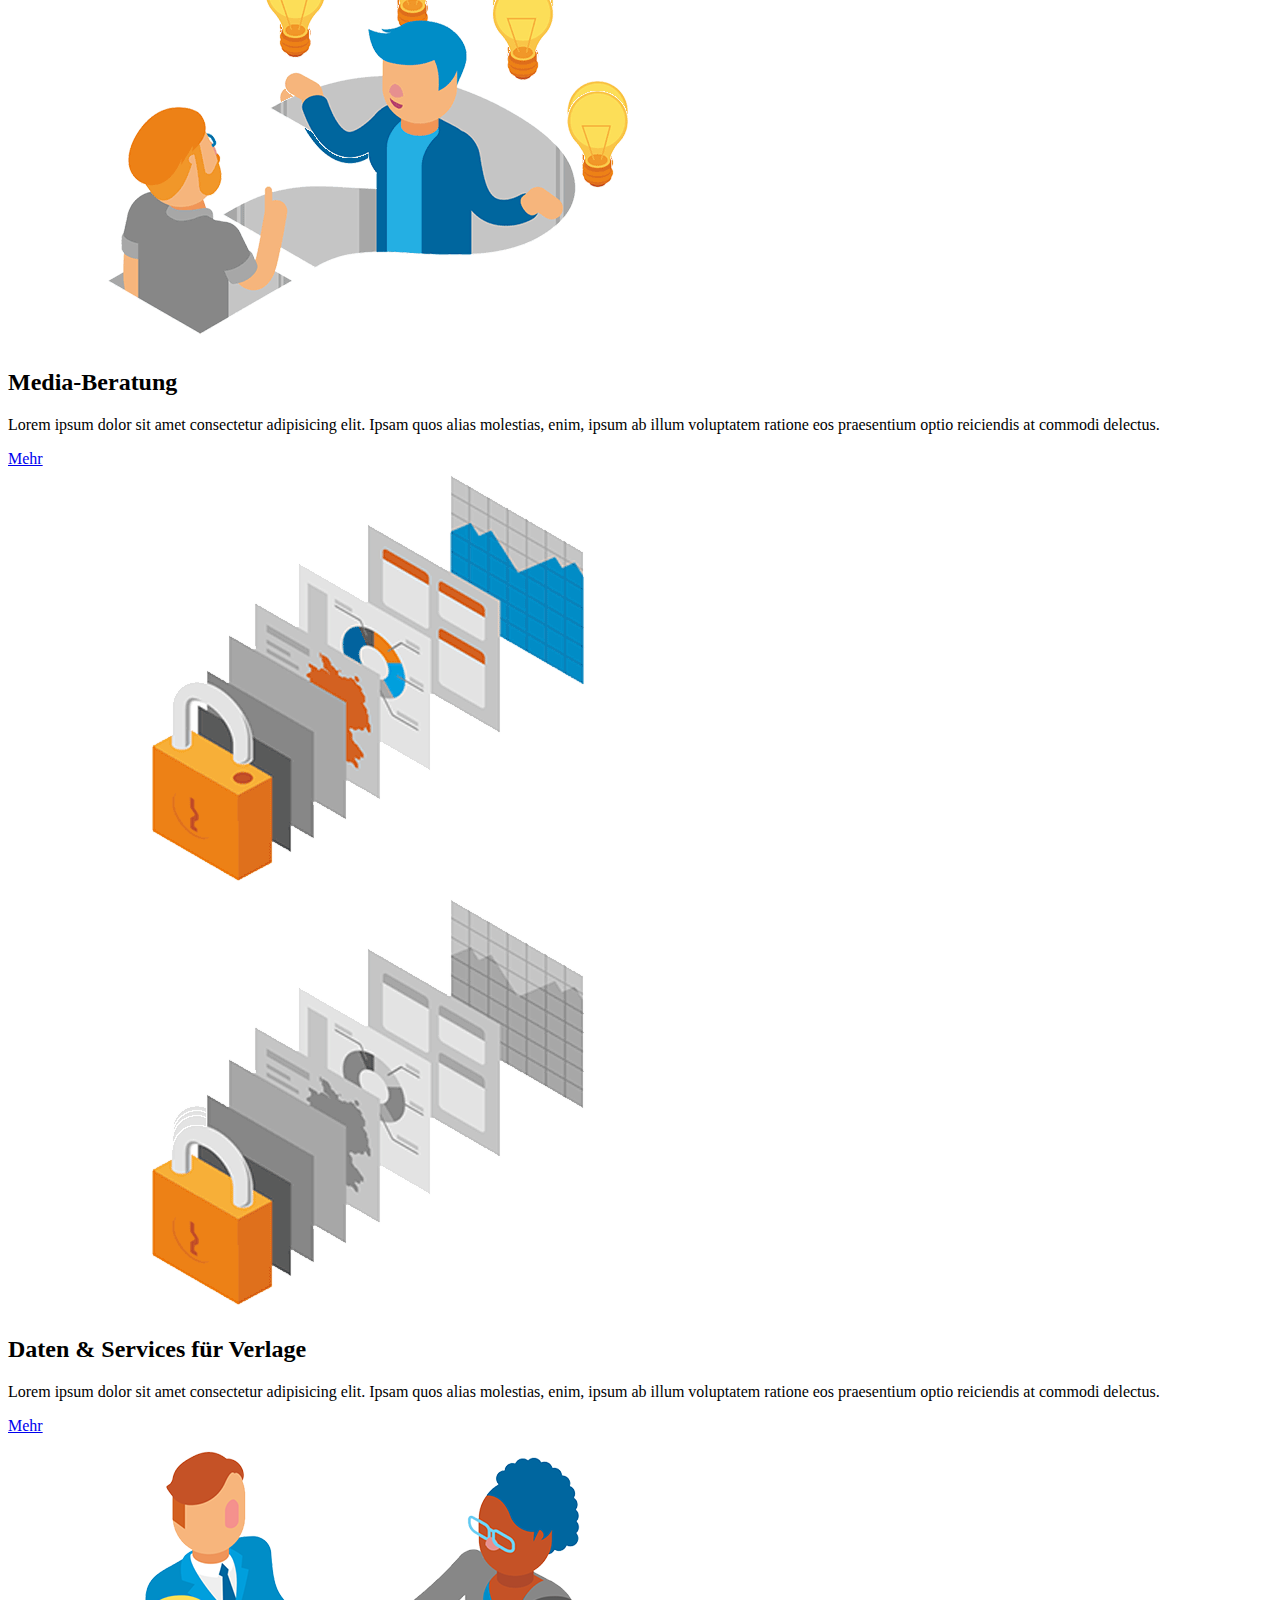
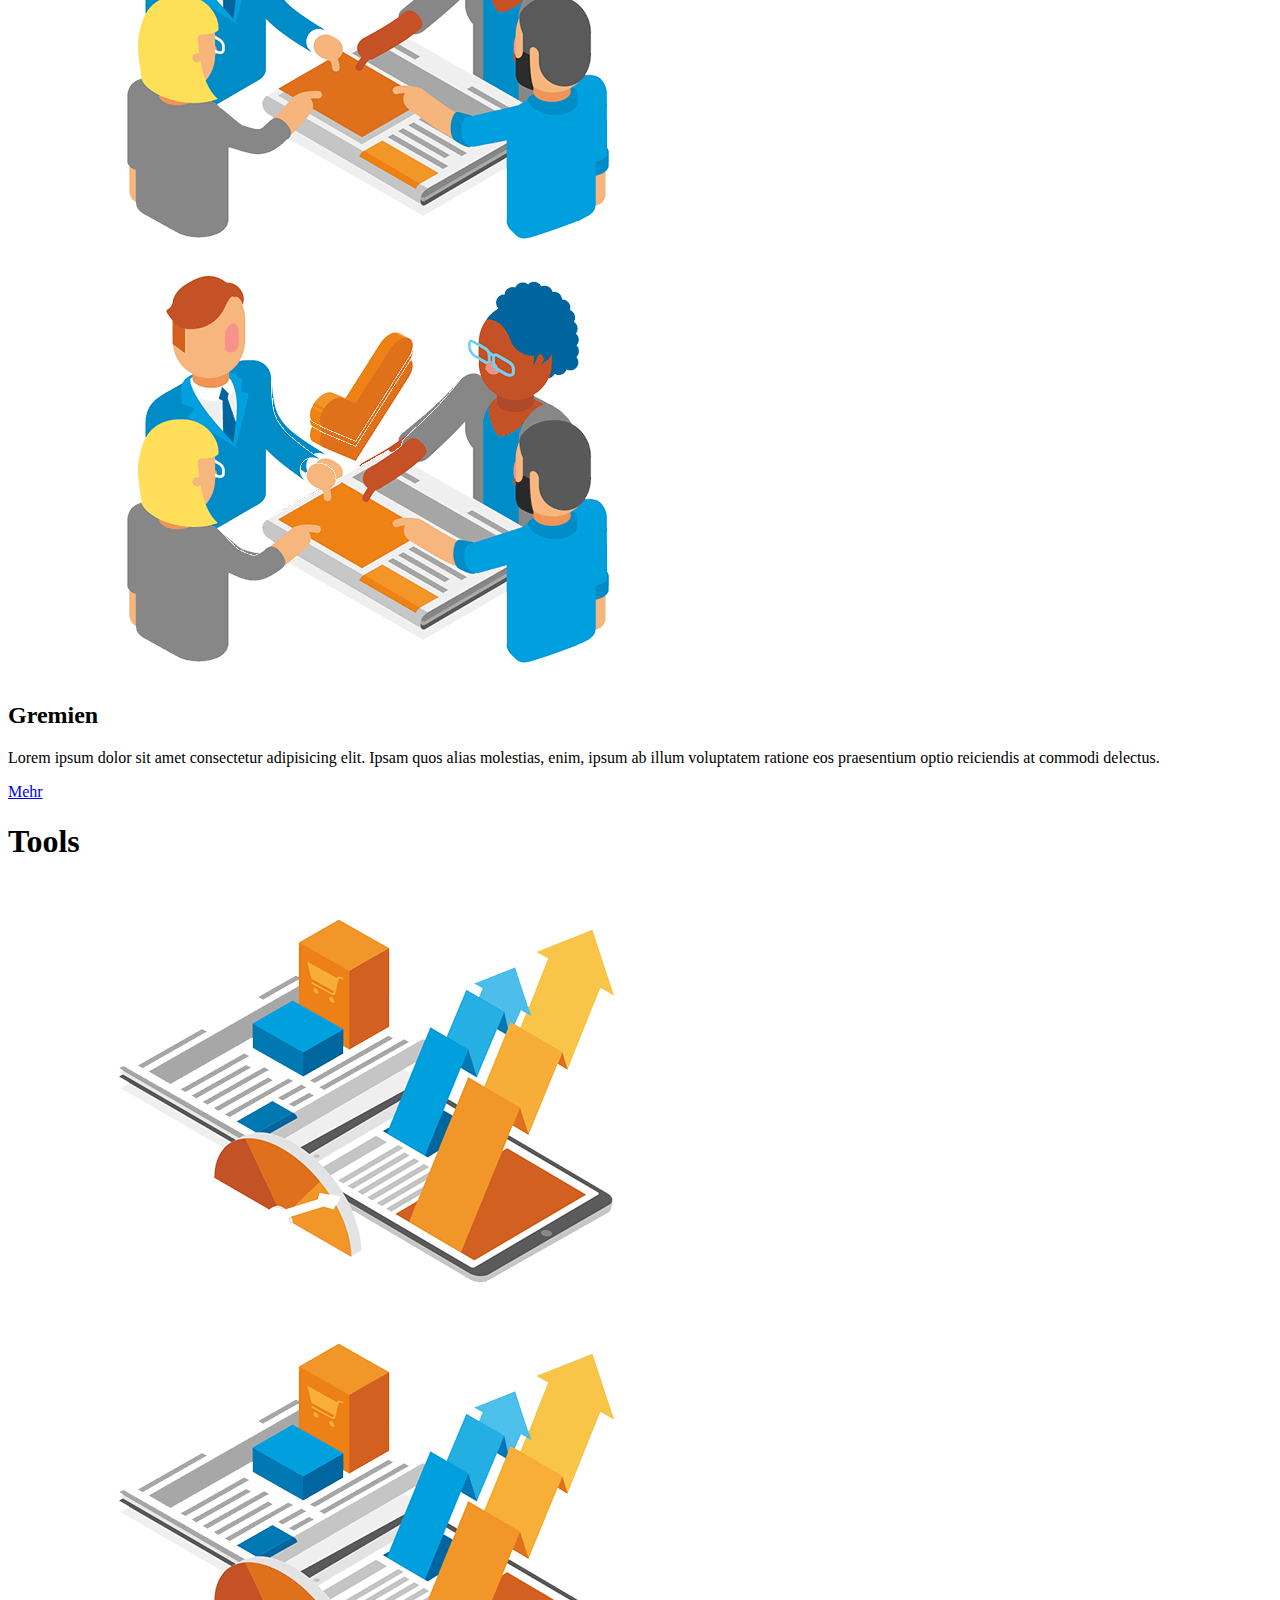
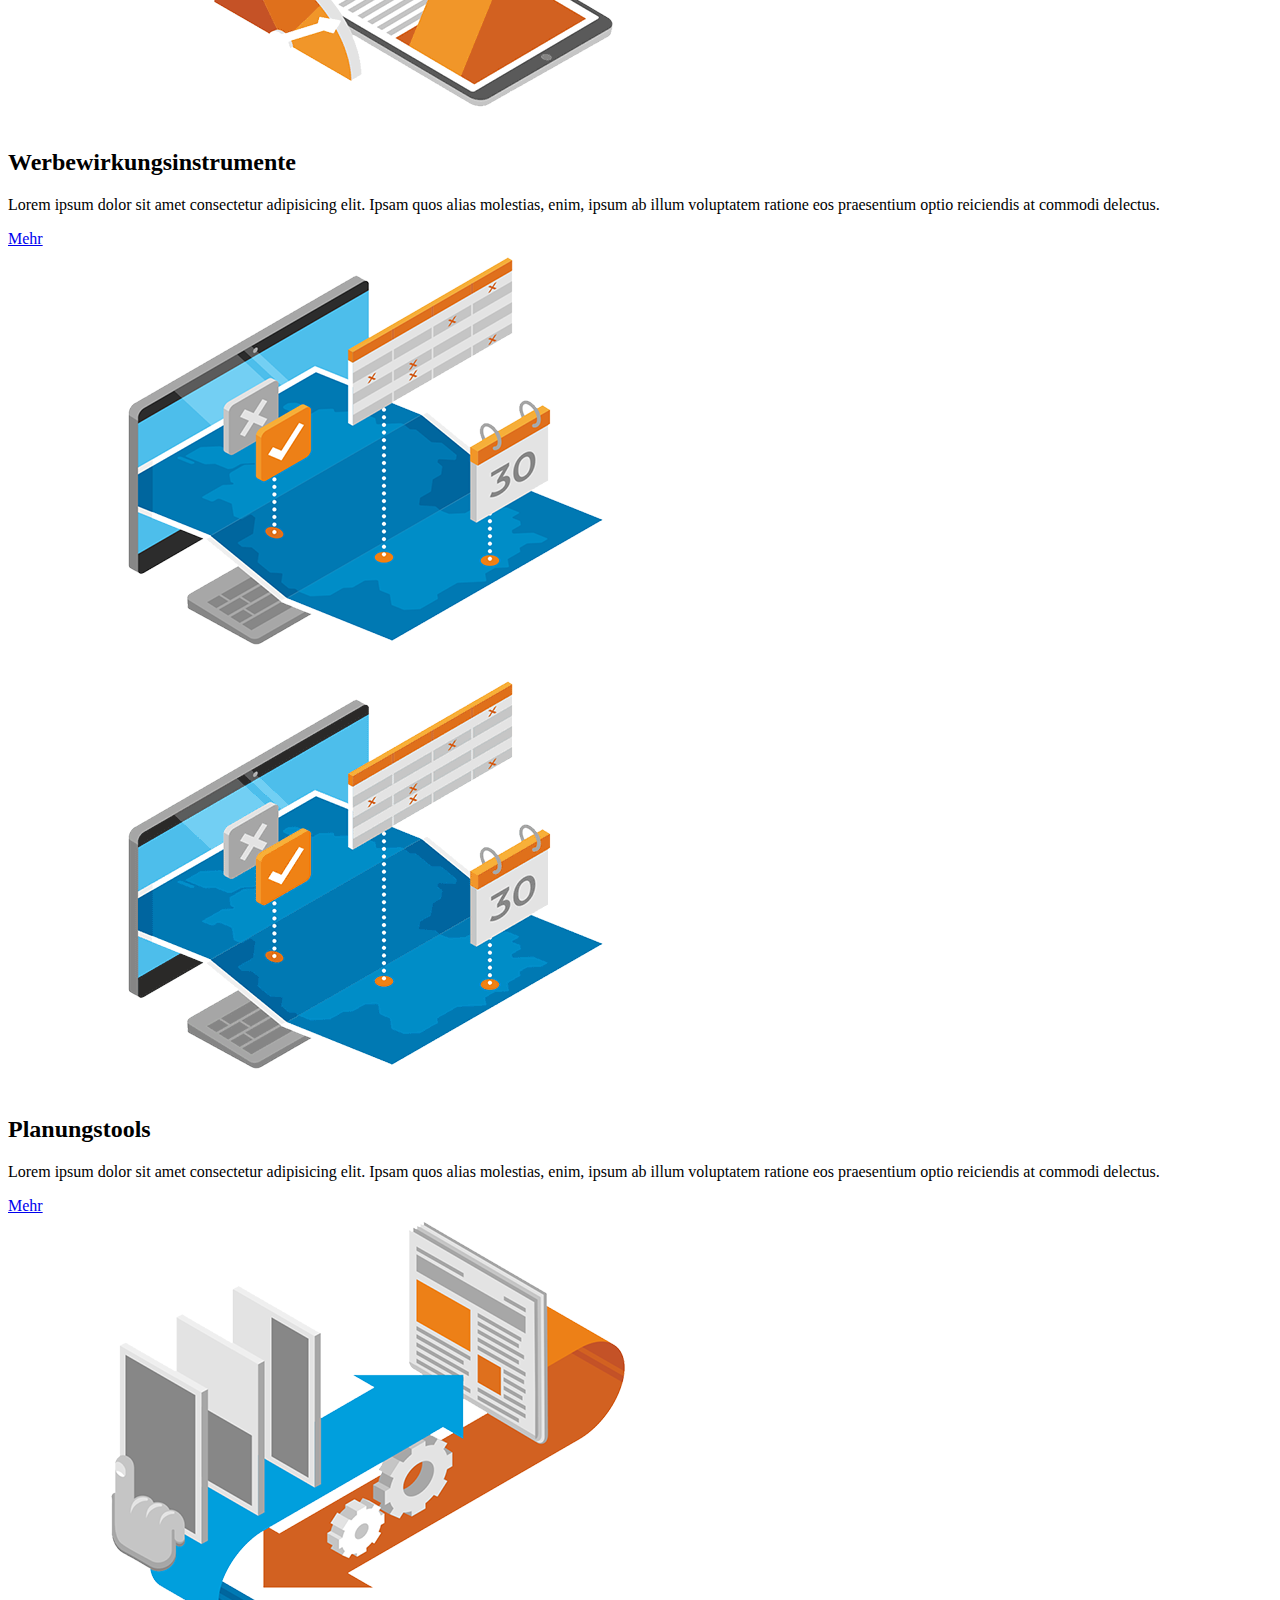
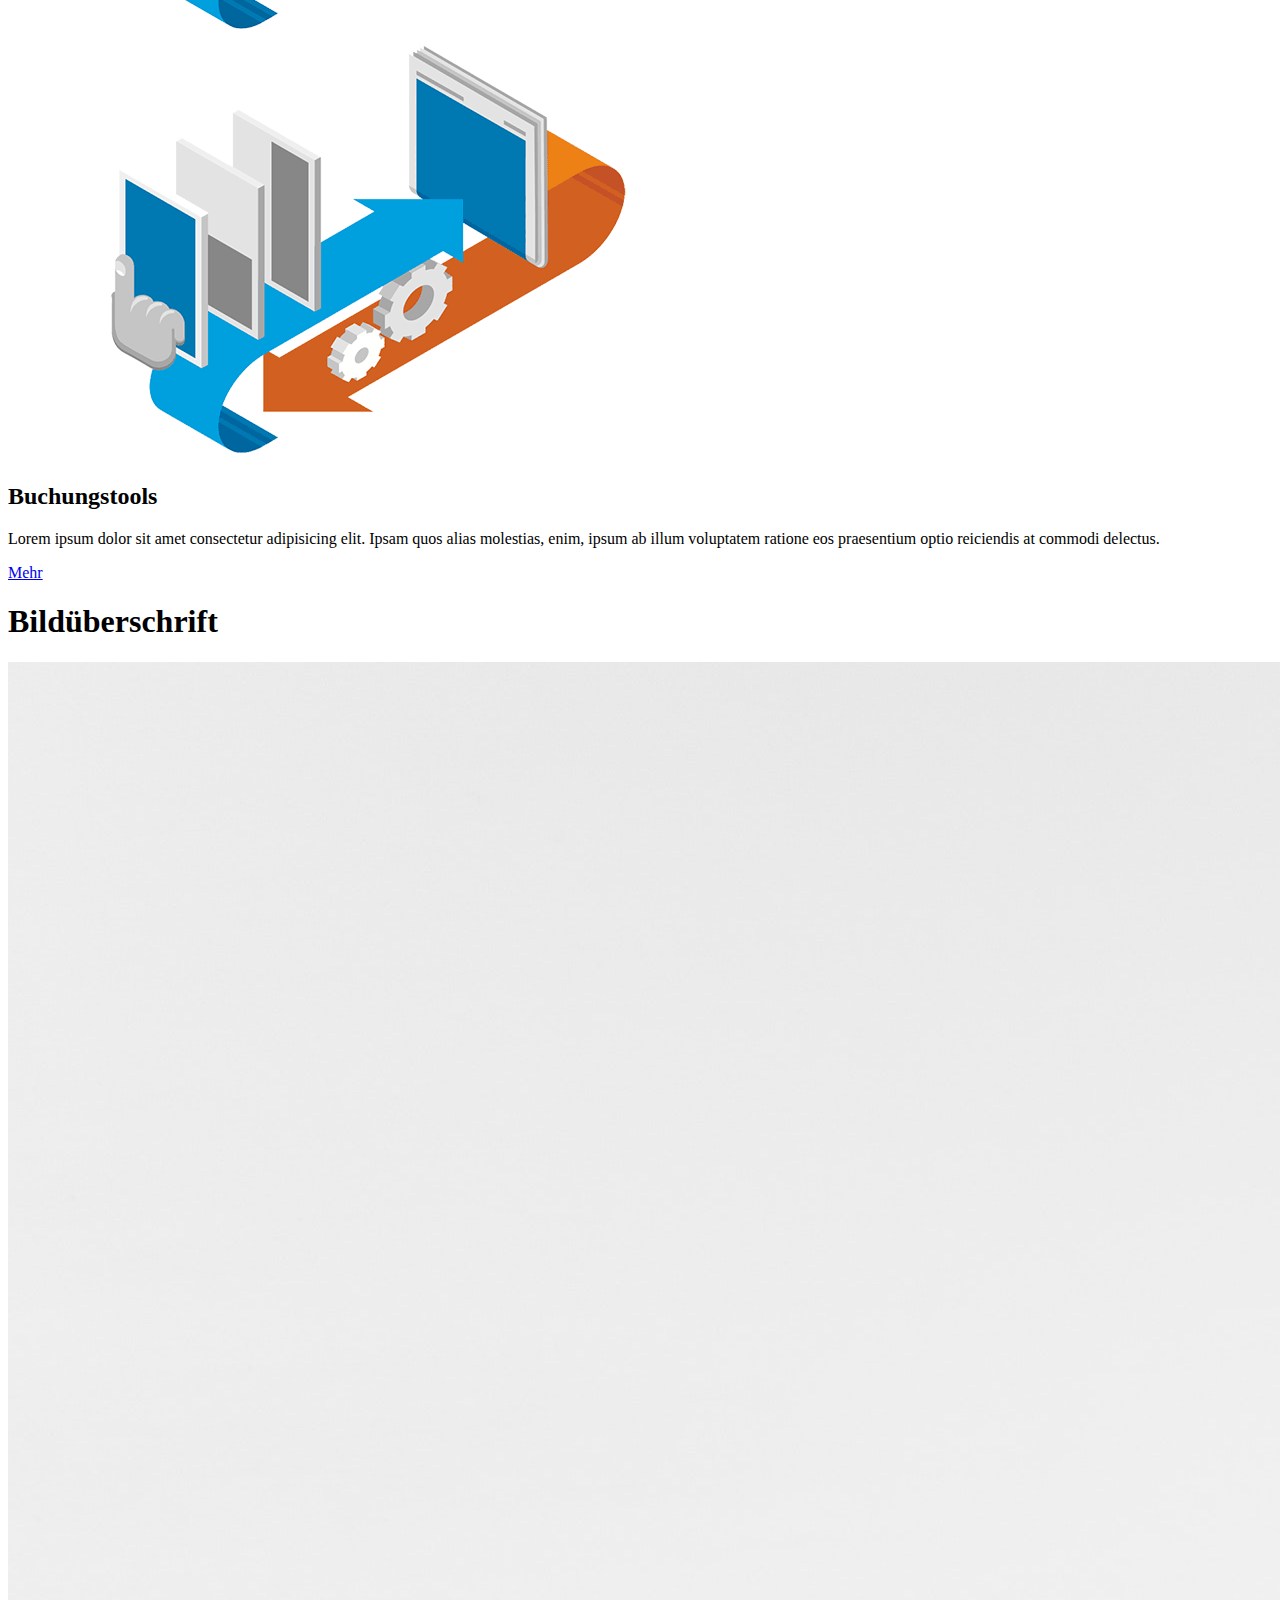
==== commit 6affb564: "[TASK] Final finishes" ====
--- a/Ressources/Private/index.html
+++ b/Ressources/Private/index.html
@@ -194,34 +194,36 @@
                 <h1>Services</h1>
                 <div class="services-slider">
                     <div class="services-slide">
-                        <img src="../img/teaser/7.png" alt="services-image">
-                        <div class="services-content">
-                            <h2 class="services-title">Überschrift</h2>
-                            <p>Lorem ipsum dolor sit amet consectetur adipisicing elit. Ipsam quos alias molestias,
-                                enim,
-                                ipsum ab illum voluptatem ratione eos praesentium optio reiciendis at commodi delectus.
-                            </p>
-                            <a href="sub.html">Mehr</a>
-                        </div>
-                    </div>
-
-                    <div class="services-slide">
-                        <img class="static" src="../img/teaser/default.png" alt="services-image">
-                        <img class="active-gif" src="../img/teaser/hover.gif" alt="services-hover-gif">
-                        <div class="services-content">
-                            <h2 class="services-title">Überschrift</h2>
-                            <p>Lorem ipsum dolor sit amet consectetur adipisicing elit. Ipsam quos alias molestias,
-                                enim,
-                                ipsum ab illum voluptatem ratione eos praesentium optio reiciendis at commodi delectus.
-                            </p>
-                            <a href="sub.html">Mehr</a>
-                        </div>
-                    </div>
-
-                    <div class="services-slide">
-                        <img src="../img/teaser/8.png" alt="services-image">
-                        <div class="services-content">
-                            <h2 class="services-title">Überschrift</h2>
+                        <img class="static" src="../img/gifs/1/static.png" alt="services-image">
+                        <img class="active-gif" src="../img/gifs/1/gif.gif" alt="services-hover-gif">
+                        <div class="services-content">
+                            <h2 class="services-title">Reichweiten der Zeitungen</h2>
+                            <p>Lorem ipsum dolor sit amet consectetur adipisicing elit. Ipsam quos alias molestias,
+                                enim,
+                                ipsum ab illum voluptatem ratione eos praesentium optio reiciendis at commodi delectus.
+                            </p>
+                            <a href="sub.html">Mehr</a>
+                        </div>
+                    </div>
+
+                    <div class="services-slide">
+                        <img class="static" src="../img/gifs/2/static.png" alt="services-image">
+                        <img class="active-gif" src="../img/gifs/2/gif.gif" alt="services-hover-gif">
+                        <div class="services-content">
+                            <h2 class="services-title">Auflagen der Zeitungen</h2>
+                            <p>Lorem ipsum dolor sit amet consectetur adipisicing elit. Ipsam quos alias molestias,
+                                enim,
+                                ipsum ab illum voluptatem ratione eos praesentium optio reiciendis at commodi delectus.
+                            </p>
+                            <a href="sub.html">Mehr</a>
+                        </div>
+                    </div>
+
+                    <div class="services-slide">
+                        <img id="imgs" class="static" src="../img/gifs/3/static.png" alt="services-image">
+                        <img class="active-gif" src="../img/gifs/3/gif.gif" alt="services-hover-gif">
+                        <div class="services-content">
+                            <h2 class="services-title">Media- und Planungsdaten</h2>
                             <p>Lorem ipsum dolor sit amet consectetur adipisicing elit. Ipsam quos alias molestias,
                                 enim,
                                 ipsum ab illum voluptatem ratione eos praesentium optio reiciendis at commodi delectus.
@@ -233,34 +235,36 @@
                 <!--ROW2-->
                 <div class="services-slider">
                     <div class="services-slide">
-                        <img src="../img/teaser/7.png" alt="services-image">
-                        <div class="services-content">
-                            <h2 class="services-title">Überschrift</h2>
-                            <p>Lorem ipsum dolor sit amet consectetur adipisicing elit. Ipsam quos alias molestias,
-                                enim,
-                                ipsum ab illum voluptatem ratione eos praesentium optio reiciendis at commodi delectus.
-                            </p>
-                            <a href="sub.html">Mehr</a>
-                        </div>
-                    </div>
-
-                    <div class="services-slide">
-                        <img class="static" src="../img/teaser/default.png" alt="services-image">
-                        <img class="active-gif" src="../img/teaser/hover.gif" alt="services-hover-gif">
-                        <div class="services-content">
-                            <h2 class="services-title">Überschrift</h2>
-                            <p>Lorem ipsum dolor sit amet consectetur adipisicing elit. Ipsam quos alias molestias,
-                                enim,
-                                ipsum ab illum voluptatem ratione eos praesentium optio reiciendis at commodi delectus.
-                            </p>
-                            <a href="sub.html">Mehr</a>
-                        </div>
-                    </div>
-
-                    <div class="services-slide">
-                        <img src="../img/teaser/8.png" alt="services-image">
-                        <div class="services-content">
-                            <h2 class="services-title">Überschrift</h2>
+                        <img class="static" src="../img/gifs/4/static.png" alt="services-image">
+                        <img class="active-gif" src="../img/gifs/4/gif.gif" alt="services-hover-gif">
+                        <div class="services-content">
+                            <h2 class="services-title">Media-Beratung</h2>
+                            <p>Lorem ipsum dolor sit amet consectetur adipisicing elit. Ipsam quos alias molestias,
+                                enim,
+                                ipsum ab illum voluptatem ratione eos praesentium optio reiciendis at commodi delectus.
+                            </p>
+                            <a href="sub.html">Mehr</a>
+                        </div>
+                    </div>
+
+                    <div class="services-slide">
+                        <img class="static" src="../img/gifs/5/static.png" alt="services-image">
+                        <img class="active-gif" src="../img/gifs/5/hover.gif" alt="services-hover-gif">
+                        <div class="services-content">
+                            <h2 class="services-title">Daten & Services für Verlage</h2>
+                            <p>Lorem ipsum dolor sit amet consectetur adipisicing elit. Ipsam quos alias molestias,
+                                enim,
+                                ipsum ab illum voluptatem ratione eos praesentium optio reiciendis at commodi delectus.
+                            </p>
+                            <a href="sub.html">Mehr</a>
+                        </div>
+                    </div>
+
+                    <div class="services-slide">
+                        <img class="static" src="../img/gifs/6/static.png" alt="services-image">
+                        <img class="active-gif" src="../img/gifs/6/gif.gif" alt="services-hover-gif">
+                        <div class="services-content">
+                            <h2 class="services-title">Gremien</h2>
                             <p>Lorem ipsum dolor sit amet consectetur adipisicing elit. Ipsam quos alias molestias,
                                 enim,
                                 ipsum ab illum voluptatem ratione eos praesentium optio reiciendis at commodi delectus.
@@ -276,34 +280,36 @@
                 <h1>Tools</h1>
                 <div class="services-slider">
                     <div class="services-slide">
-                        <img src="../img/teaser/7.png" alt="services-image">
-                        <div class="services-content">
-                            <h2 class="services-title">Überschrift</h2>
-                            <p>Lorem ipsum dolor sit amet consectetur adipisicing elit. Ipsam quos alias molestias,
-                                enim,
-                                ipsum ab illum voluptatem ratione eos praesentium optio reiciendis at commodi delectus.
-                            </p>
-                            <a href="sub.html">Mehr</a>
-                        </div>
-                    </div>
-
-                    <div class="services-slide">
-                        <img class="static" src="../img/teaser/default.png" alt="services-image">
-                        <img class="active-gif" src="../img/teaser/hover.gif" alt="services-hover-gif">
-                        <div class="services-content">
-                            <h2 class="services-title">Überschrift</h2>
-                            <p>Lorem ipsum dolor sit amet consectetur adipisicing elit. Ipsam quos alias molestias,
-                                enim,
-                                ipsum ab illum voluptatem ratione eos praesentium optio reiciendis at commodi delectus.
-                            </p>
-                            <a href="sub.html">Mehr</a>
-                        </div>
-                    </div>
-
-                    <div class="services-slide">
-                        <img src="../img/teaser/8.png" alt="services-image">
-                        <div class="services-content">
-                            <h2 class="services-title">Überschrift</h2>
+                        <img class="static" src="../img/gifs/7/static.png" alt="services-image">
+                        <img class="active-gif" src="../img/gifs/7/gif.gif" alt="services-hover-gif">
+                        <div class="services-content">
+                            <h2 class="services-title">Werbewirkungsinstrumente</h2>
+                            <p>Lorem ipsum dolor sit amet consectetur adipisicing elit. Ipsam quos alias molestias,
+                                enim,
+                                ipsum ab illum voluptatem ratione eos praesentium optio reiciendis at commodi delectus.
+                            </p>
+                            <a href="sub.html">Mehr</a>
+                        </div>
+                    </div>
+
+                    <div class="services-slide">
+                        <img class="static" src="../img/gifs/8/static.png" alt="services-image">
+                        <img class="active-gif" src="../img/gifs/8/gif.gif" alt="services-hover-gif">
+                        <div class="services-content">
+                            <h2 class="services-title">Planungstools</h2>
+                            <p>Lorem ipsum dolor sit amet consectetur adipisicing elit. Ipsam quos alias molestias,
+                                enim,
+                                ipsum ab illum voluptatem ratione eos praesentium optio reiciendis at commodi delectus.
+                            </p>
+                            <a href="sub.html">Mehr</a>
+                        </div>
+                    </div>
+
+                    <div class="services-slide">
+                        <img class="static" src="../img/gifs/9/static.png" alt="services-image">
+                        <img class="active-gif" src="../img/gifs/9/gif.gif" alt="services-hover-gif">
+                        <div class="services-content">
+                            <h2 class="services-title">Buchungstools</h2>
                             <p>Lorem ipsum dolor sit amet consectetur adipisicing elit. Ipsam quos alias molestias,
                                 enim,
                                 ipsum ab illum voluptatem ratione eos praesentium optio reiciendis at commodi delectus.
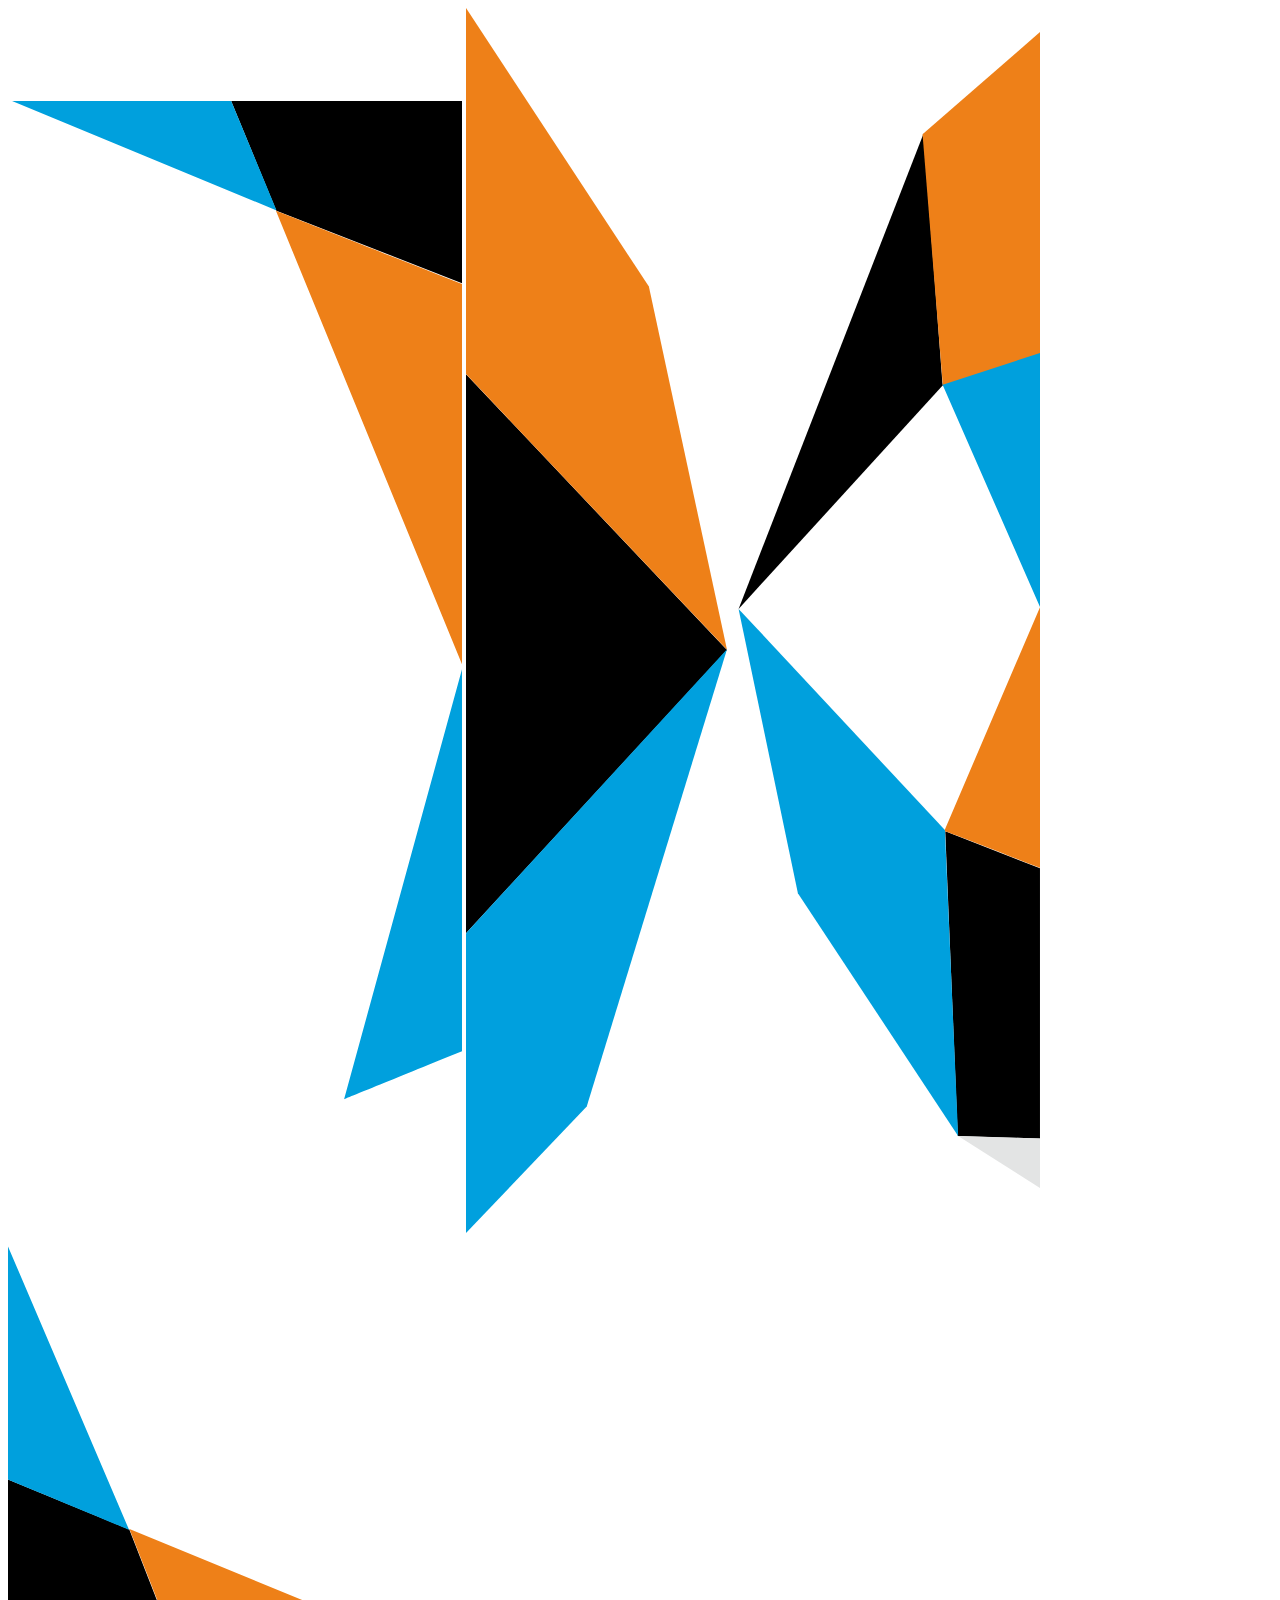
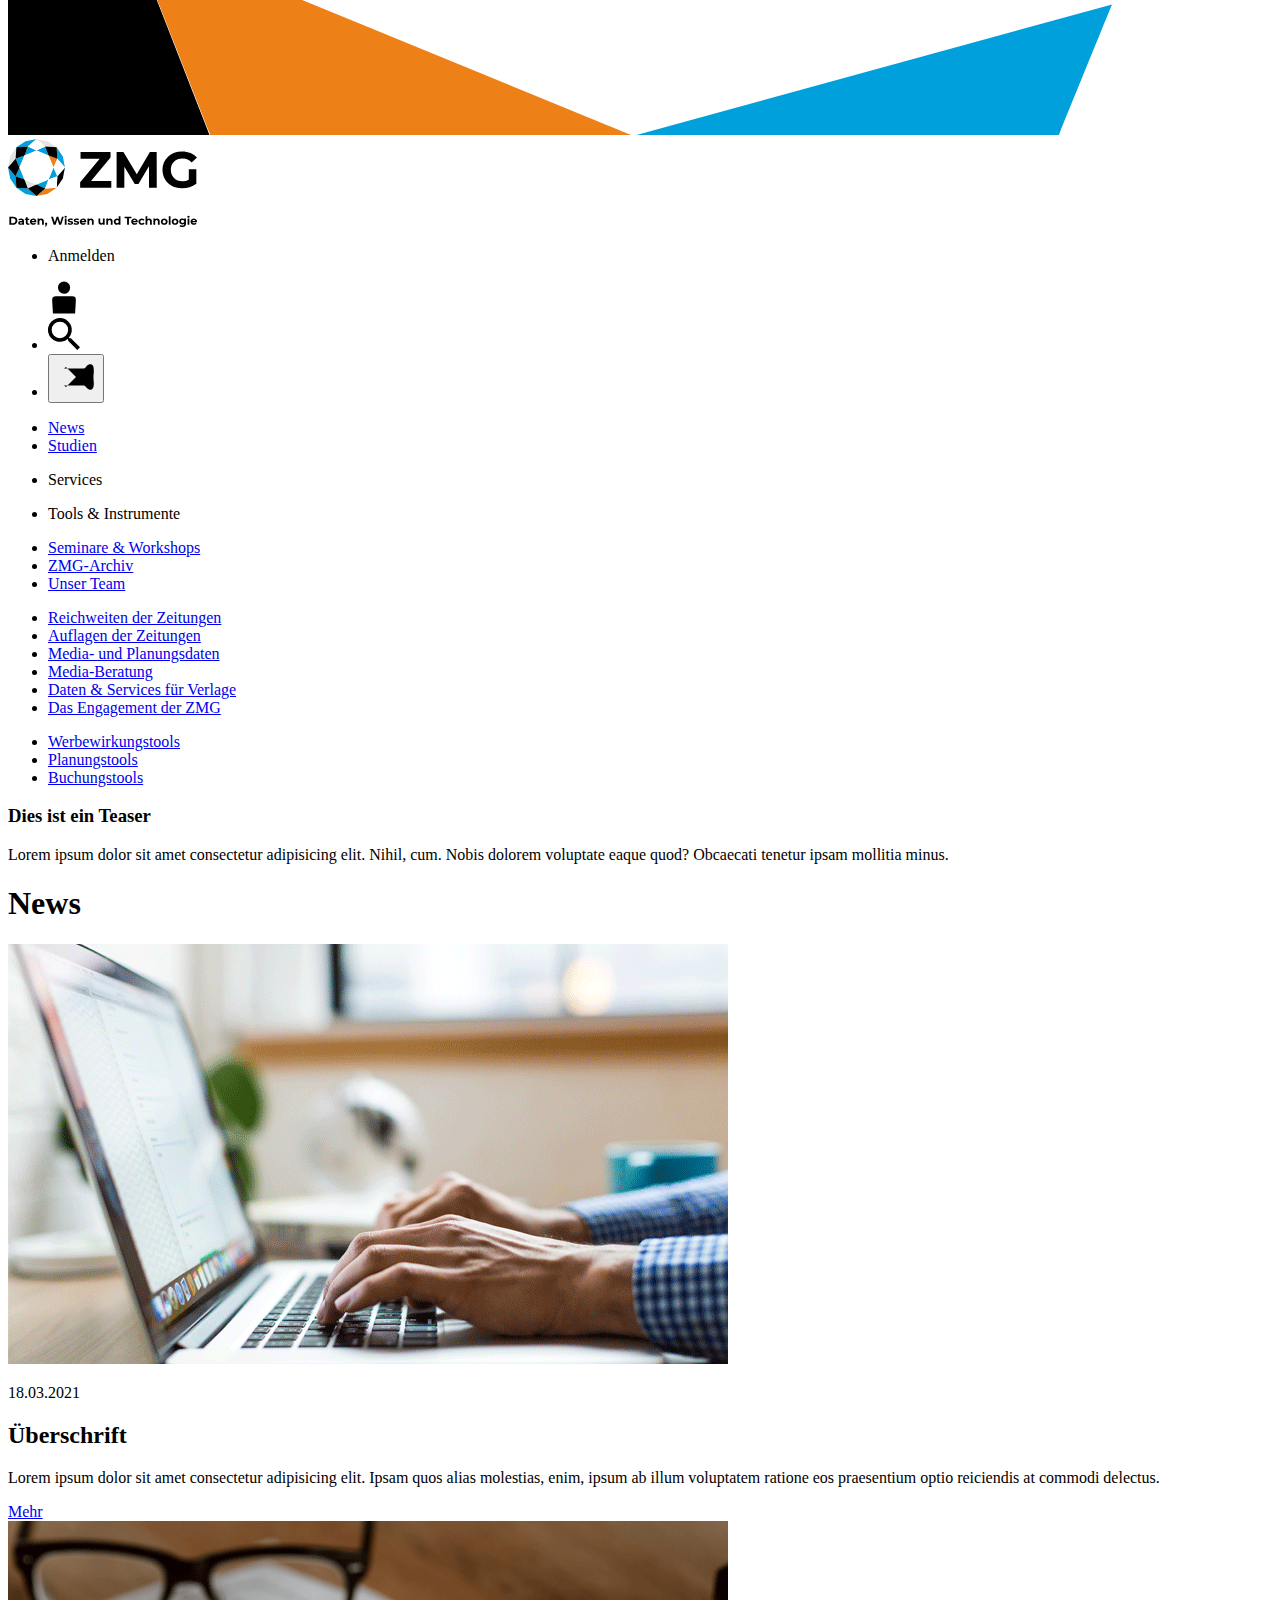
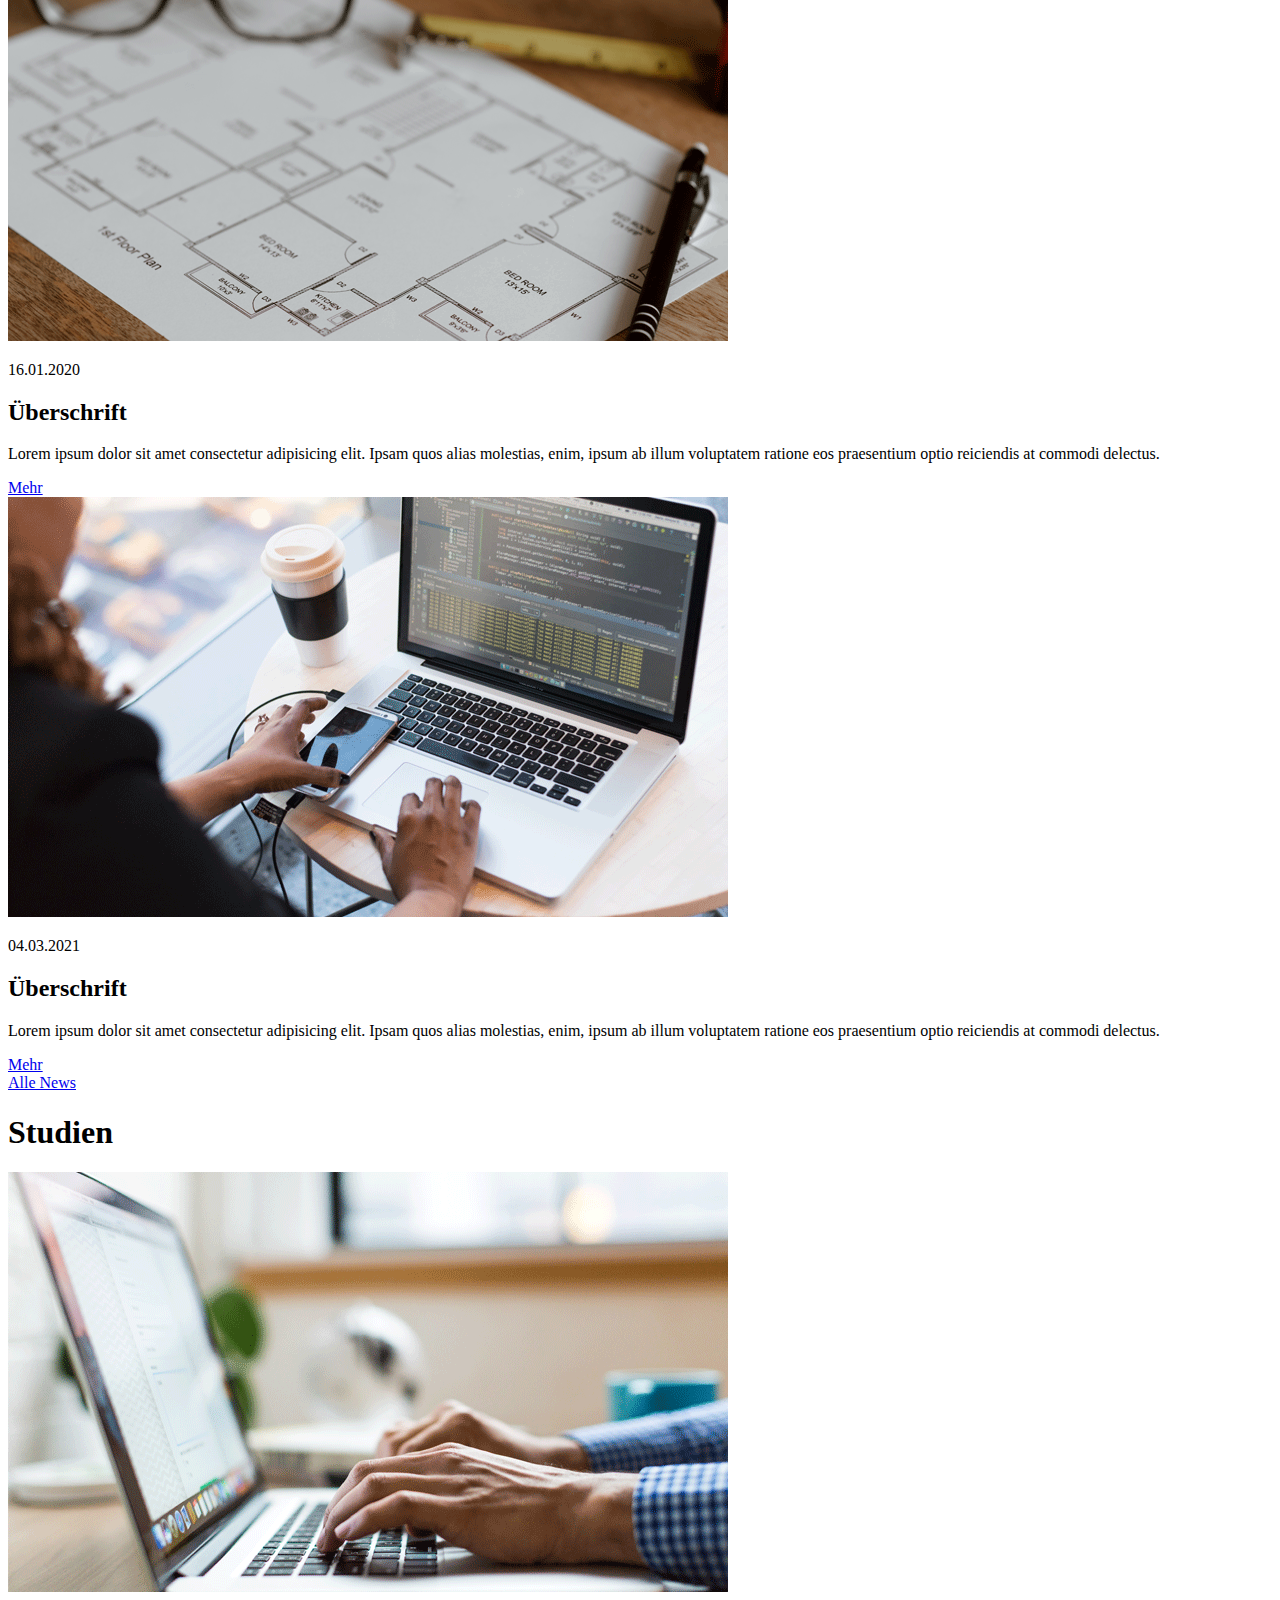
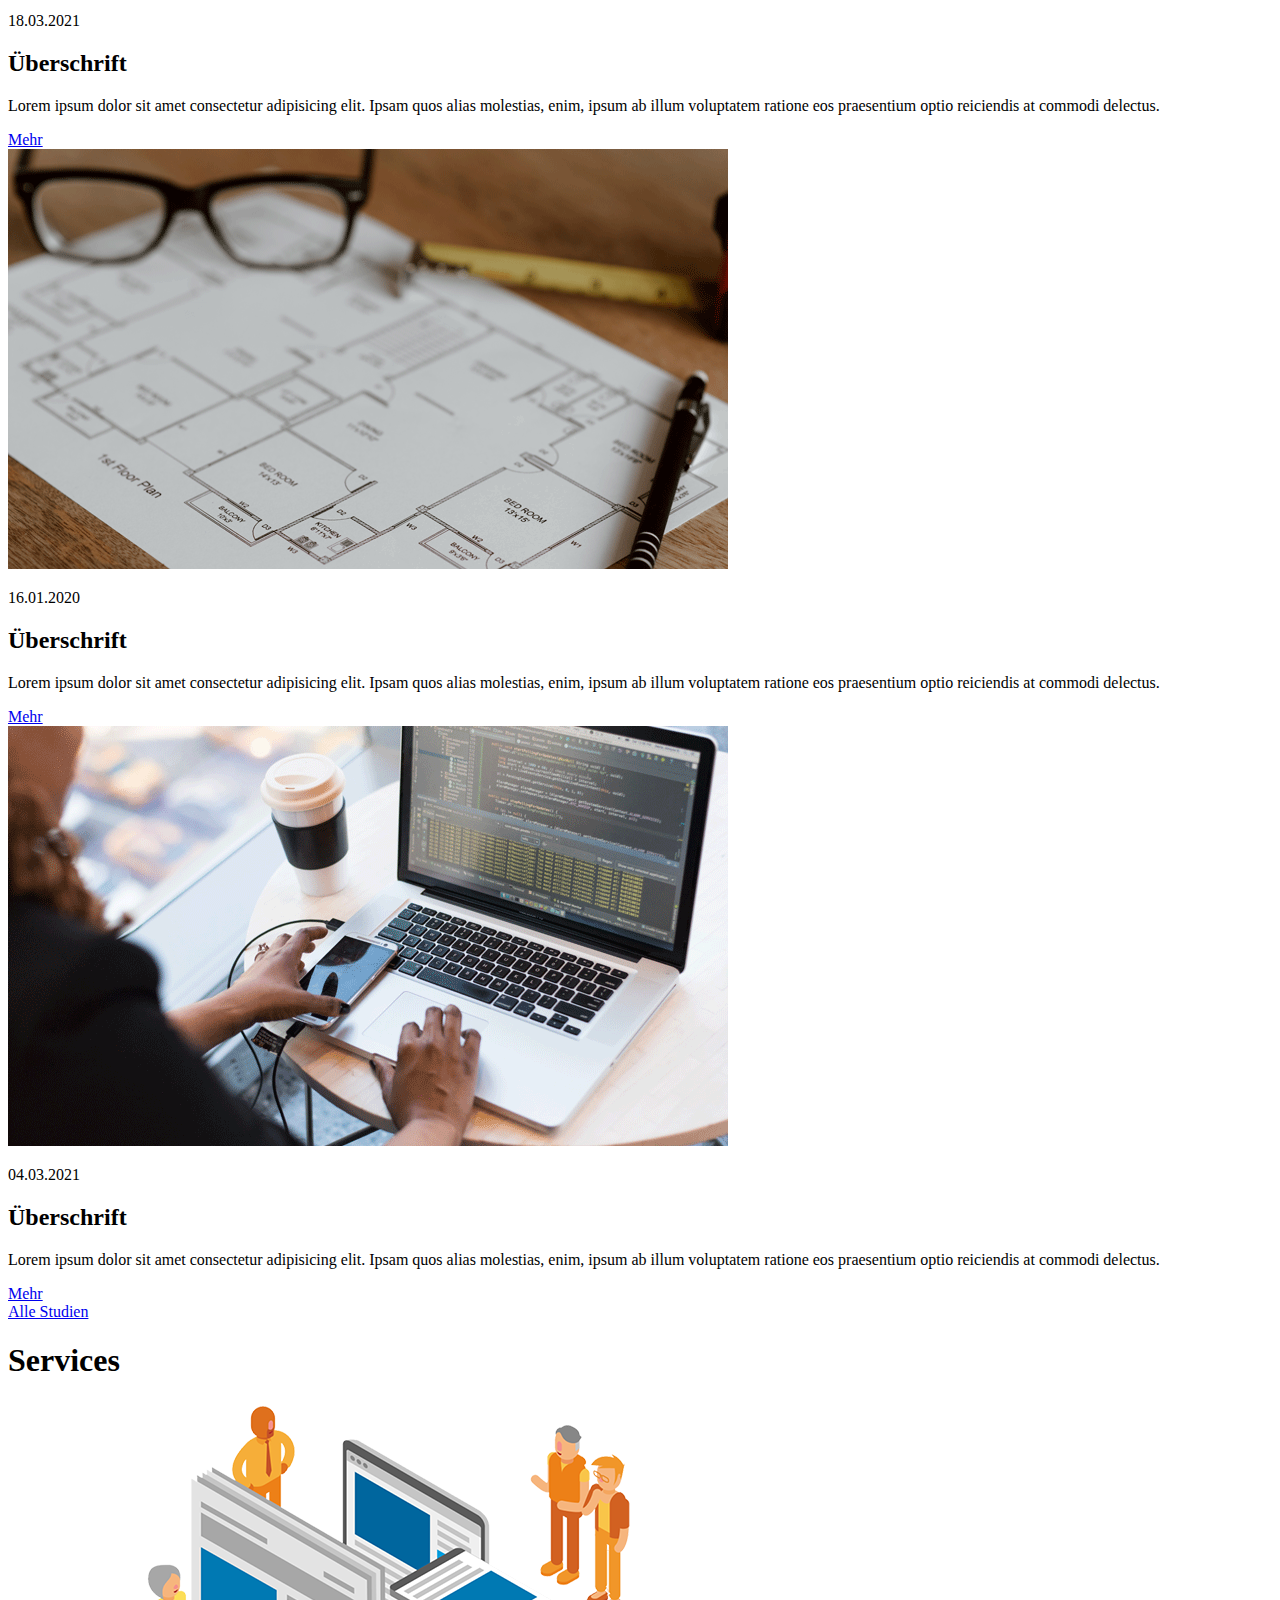
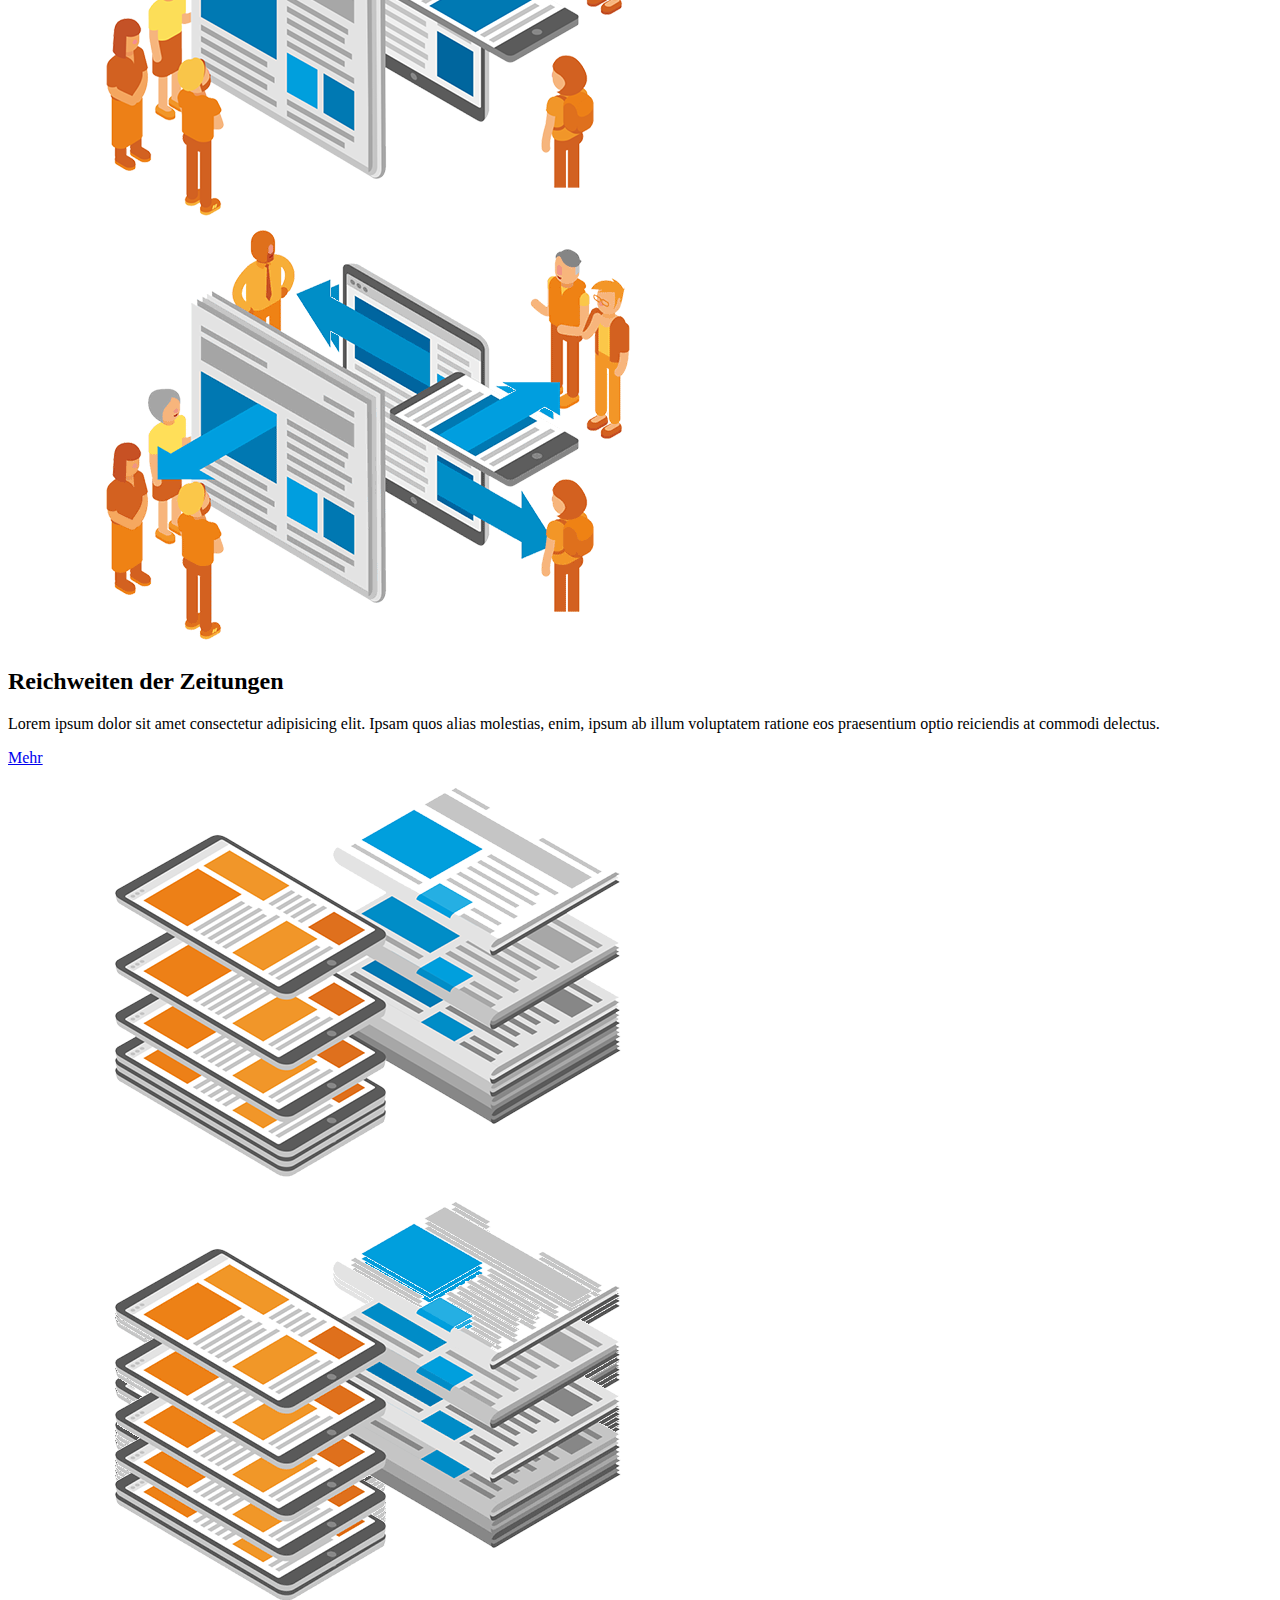
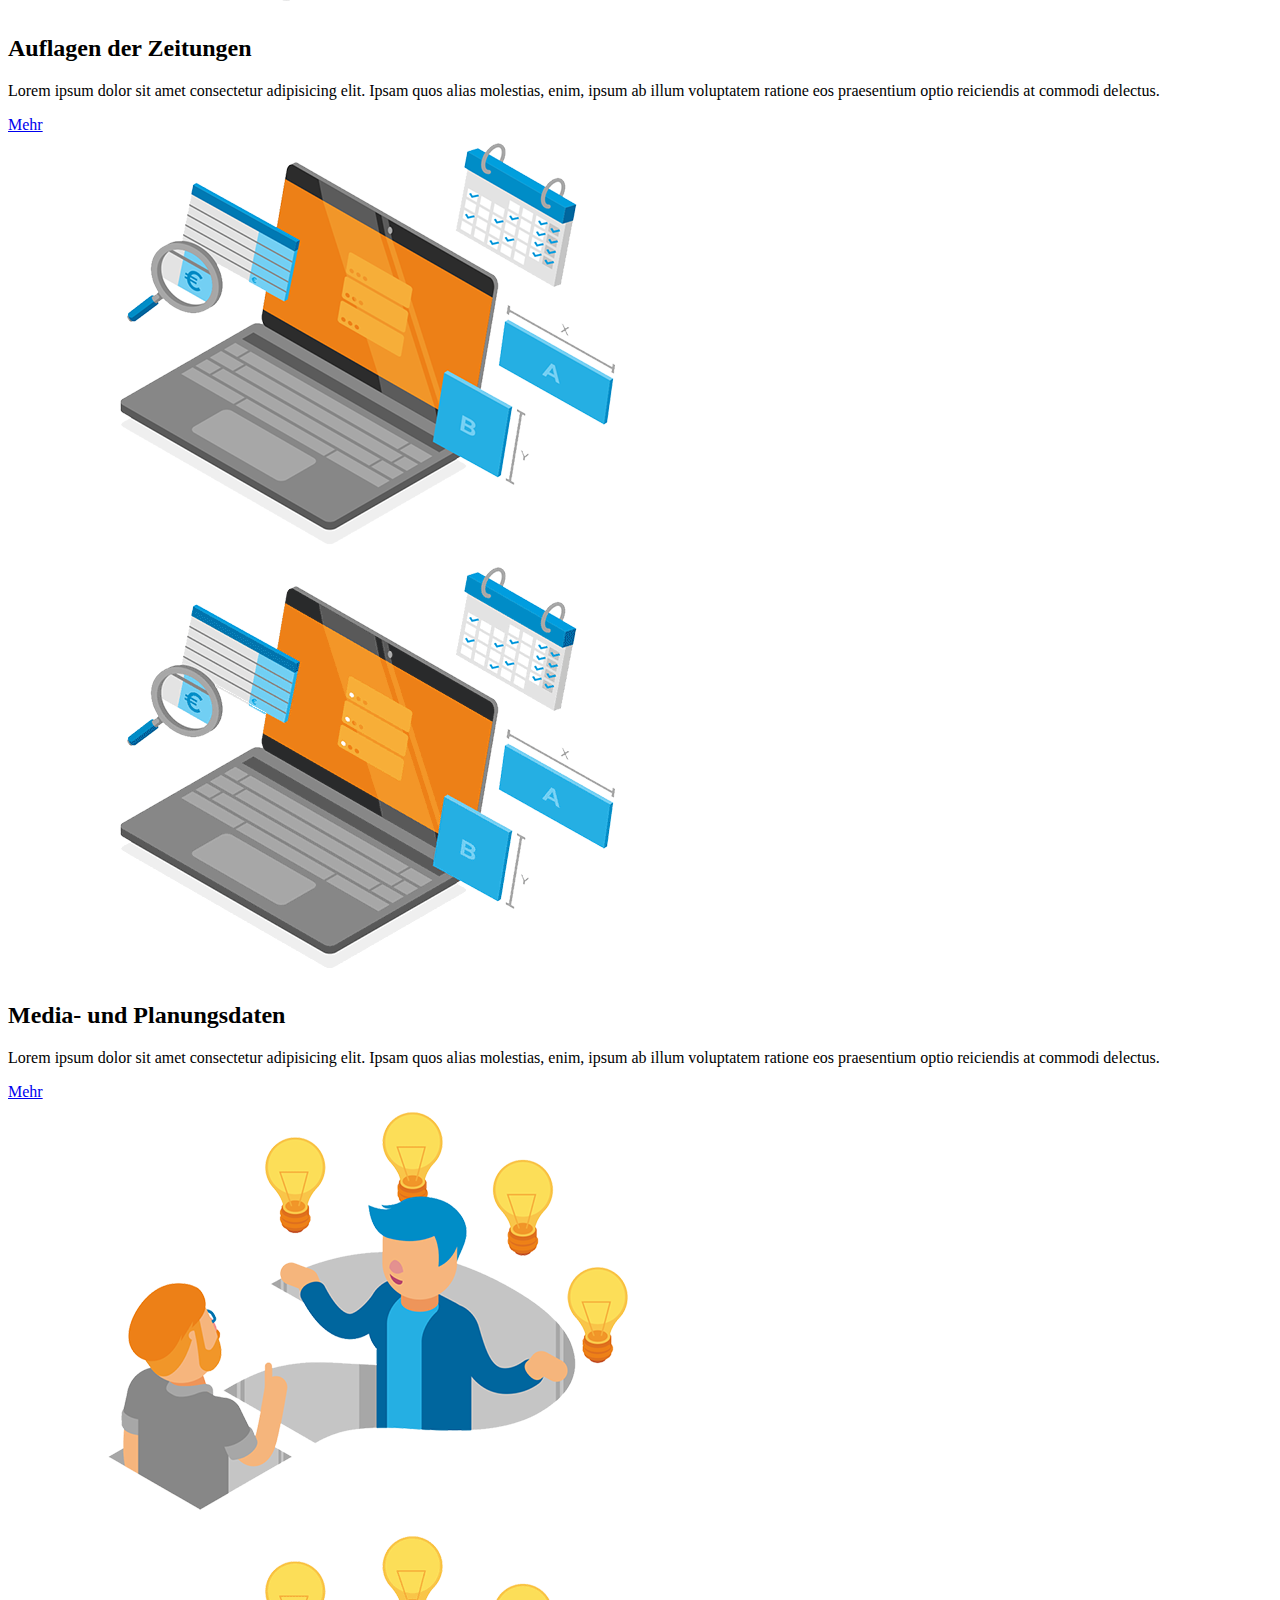
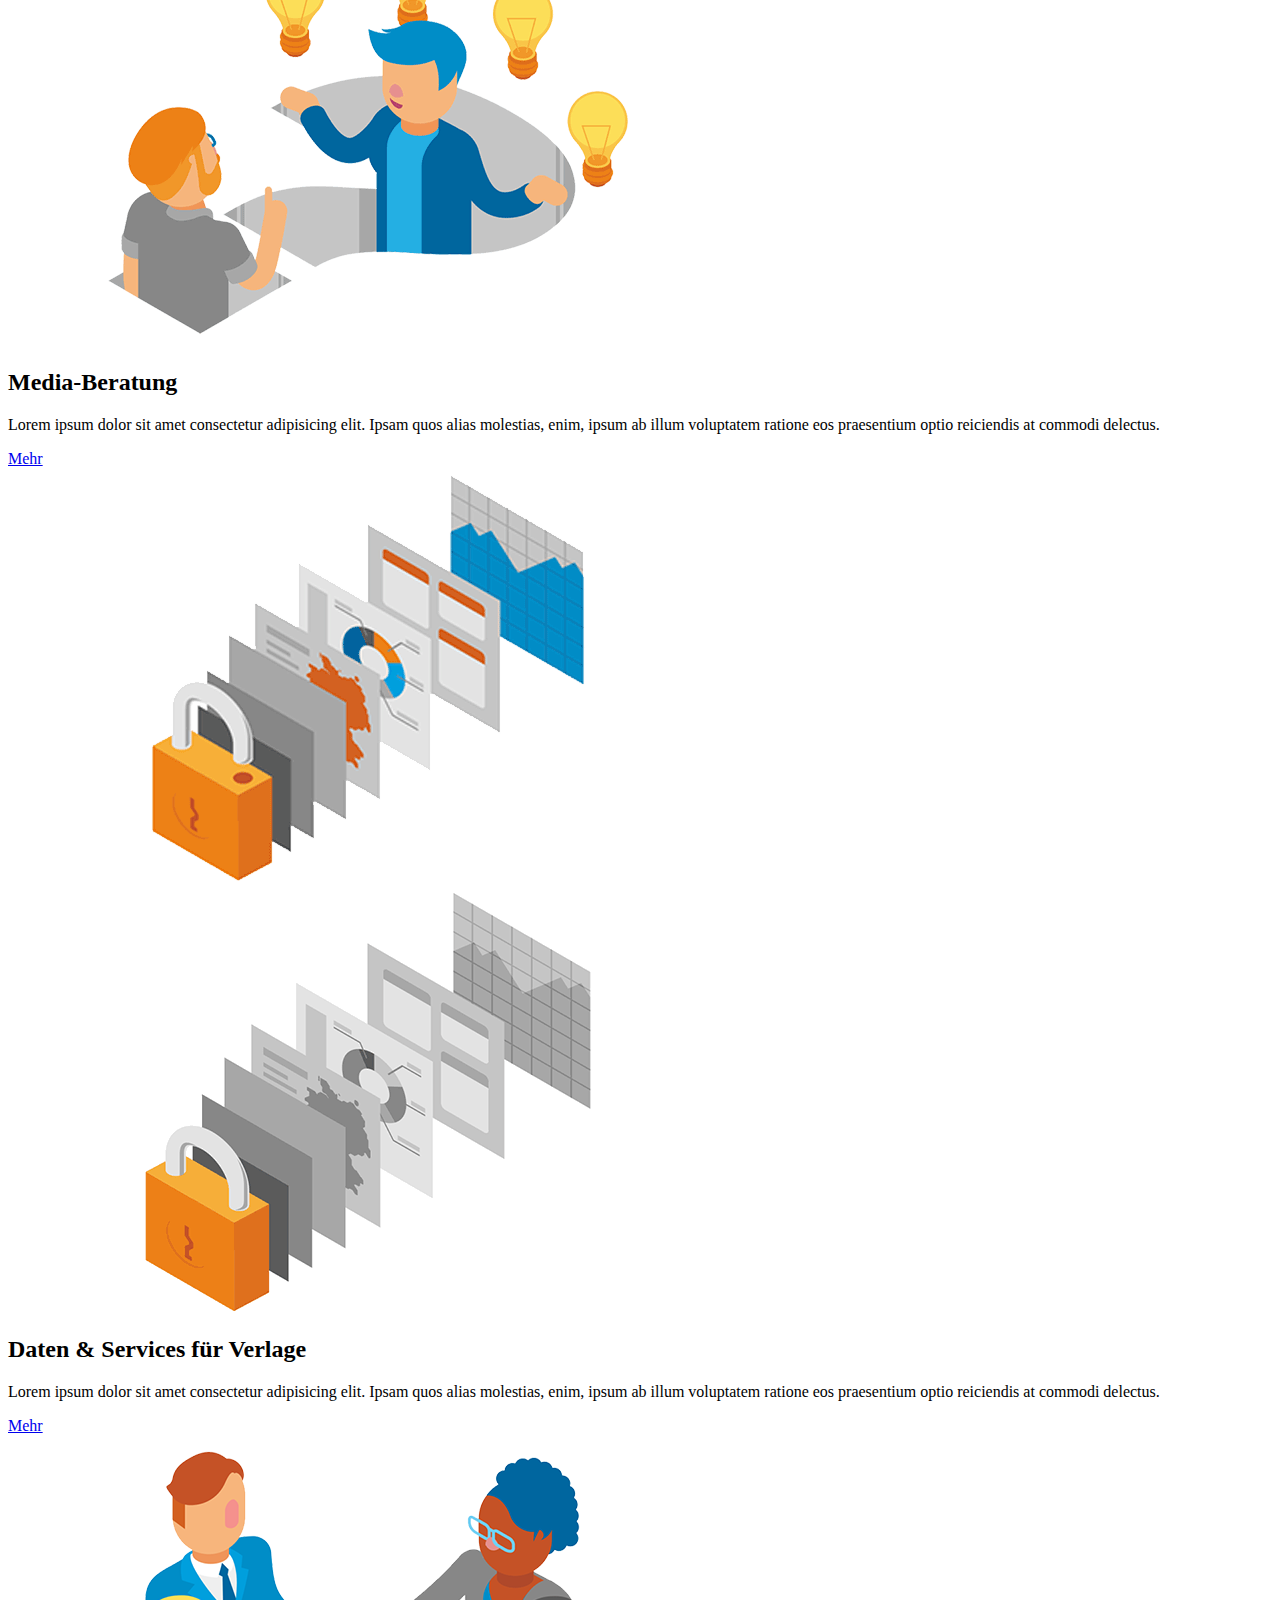
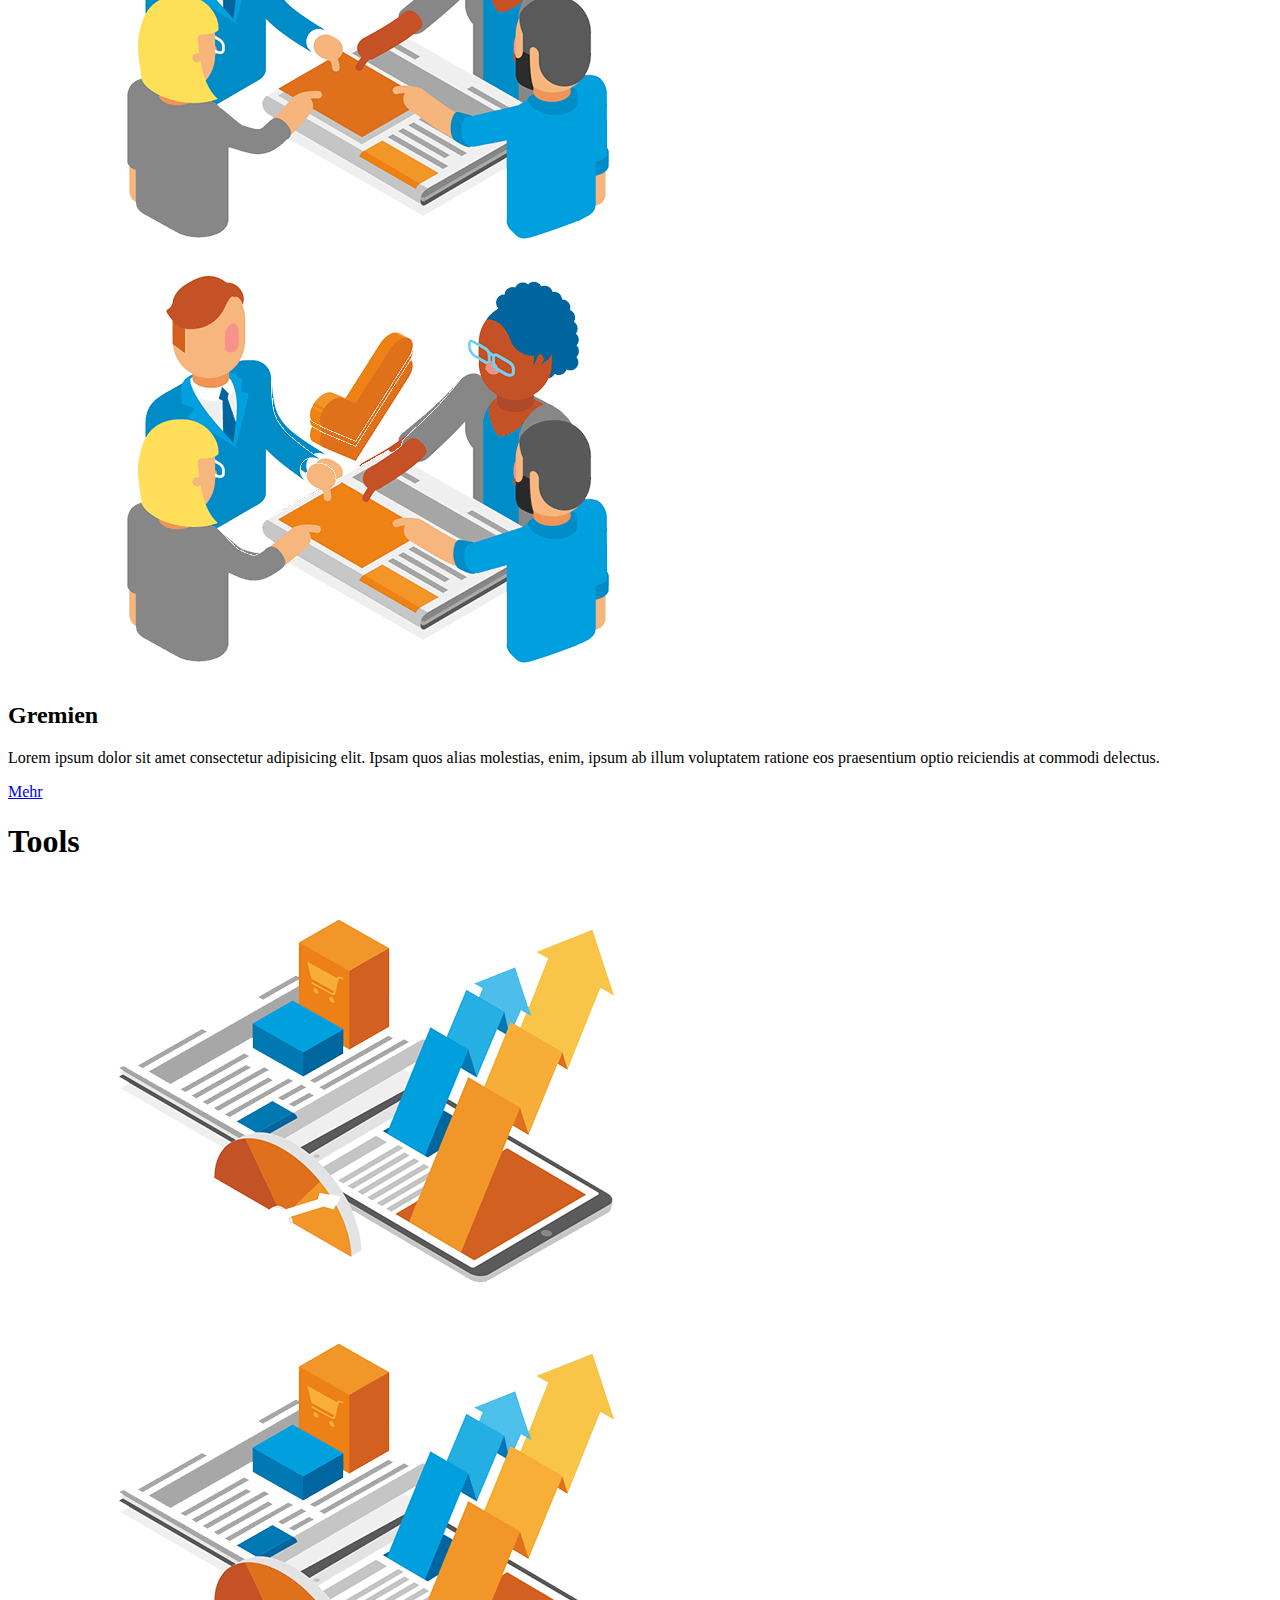
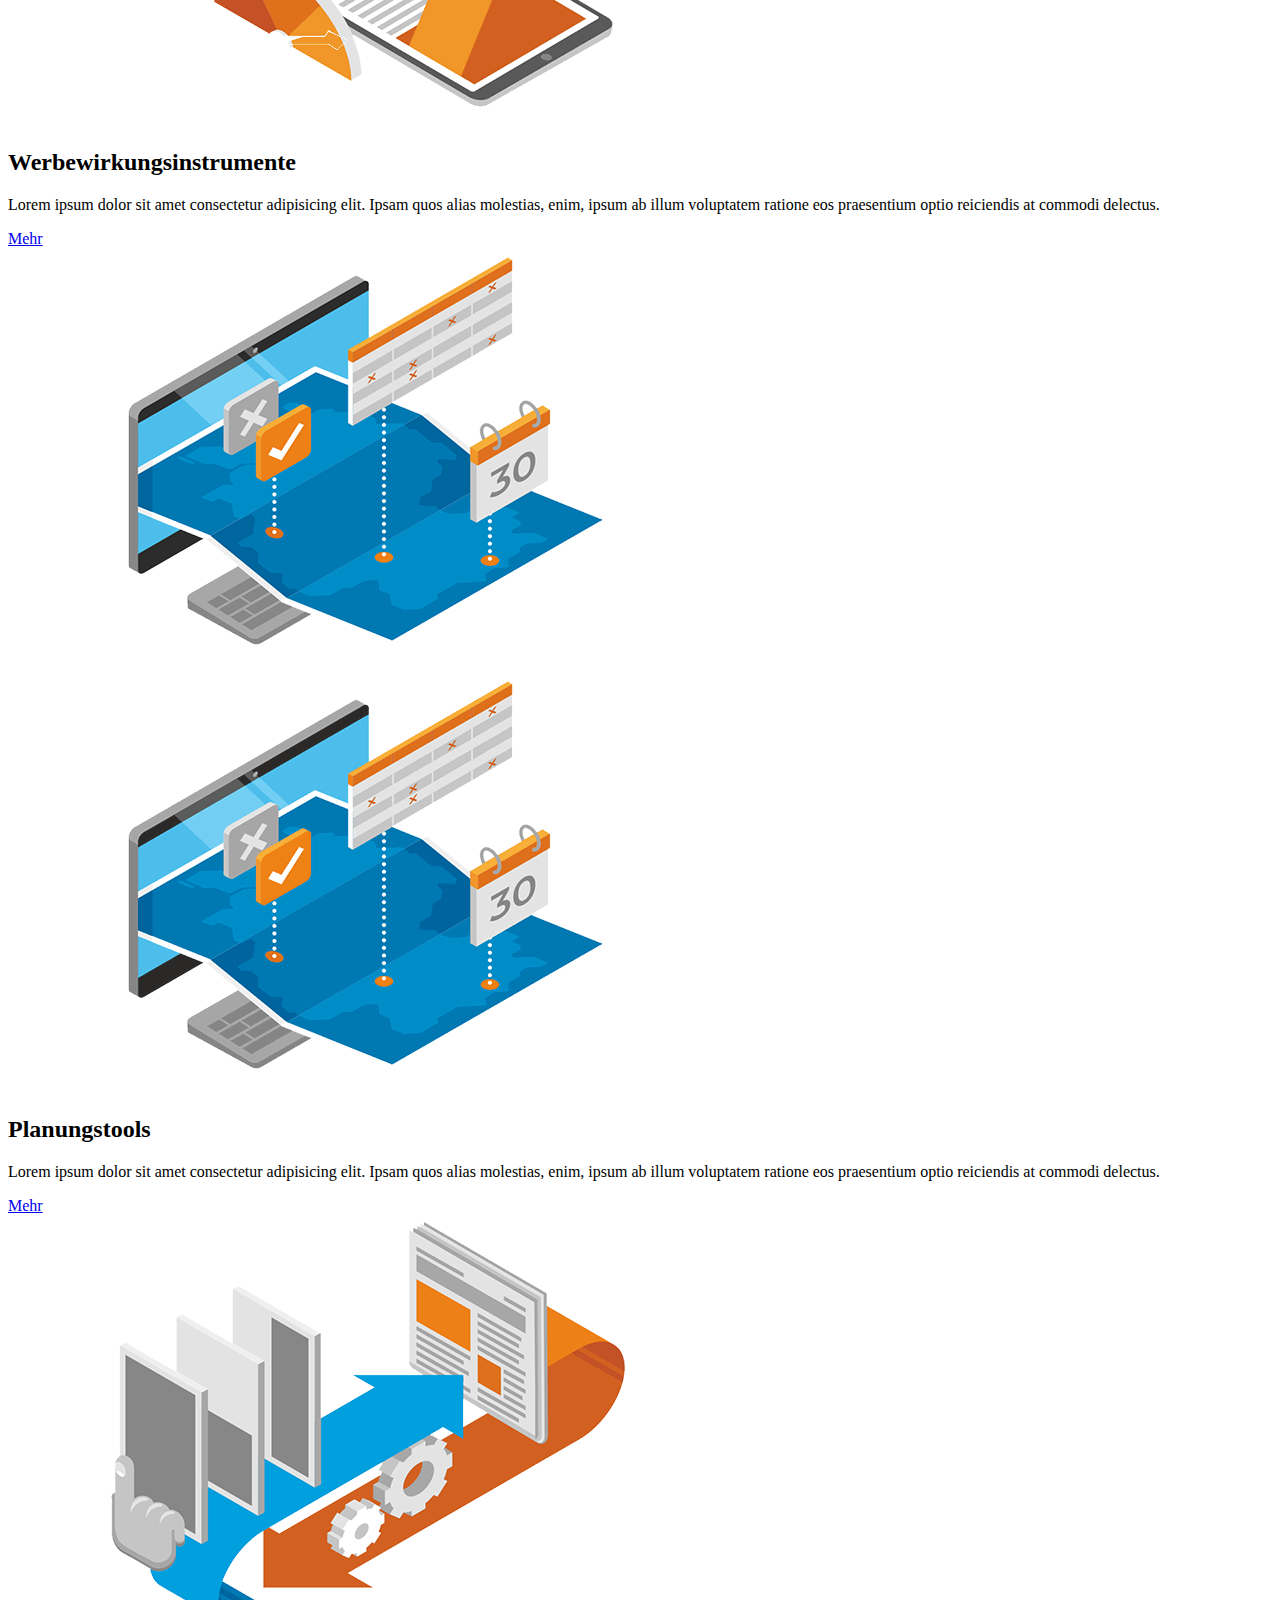
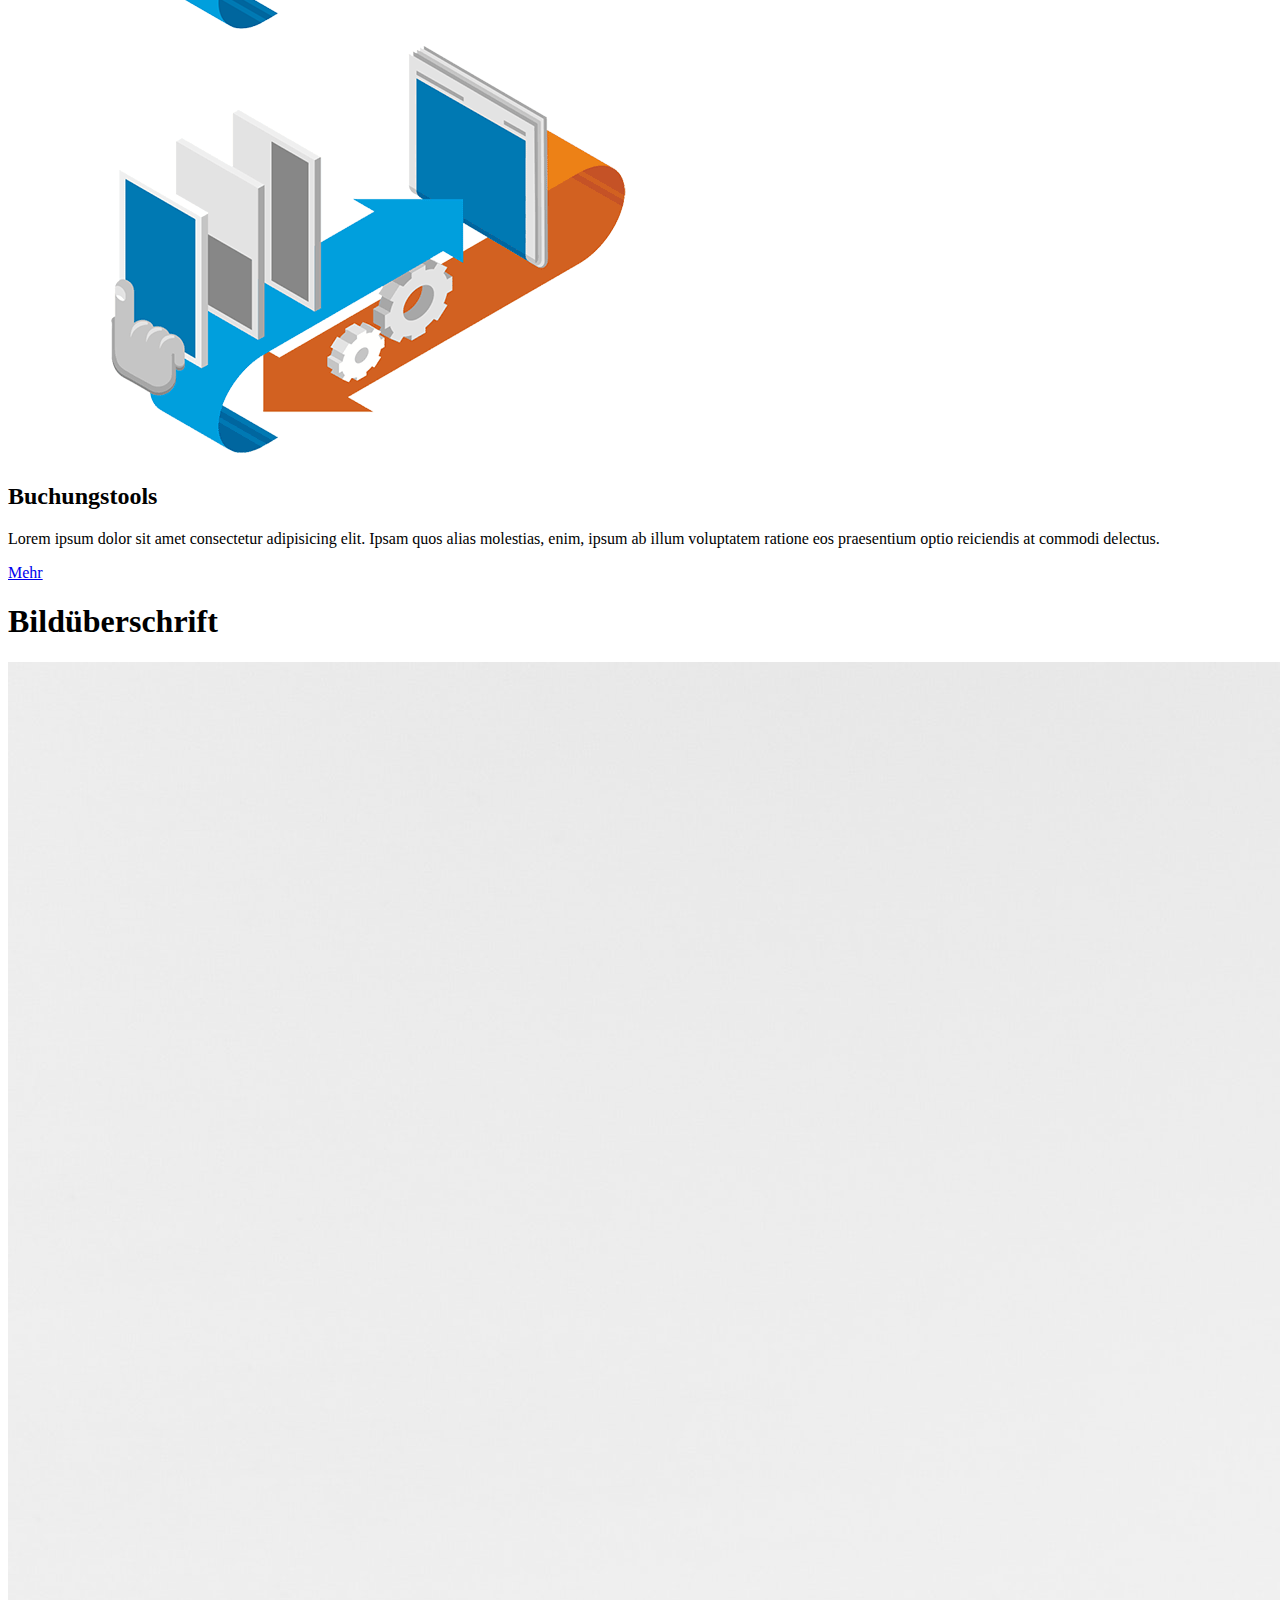
==== commit 6fc1dfa7: "[TASK] Replace gifs and fix hover effects" ====
--- a/Ressources/Private/index.html
+++ b/Ressources/Private/index.html
@@ -249,7 +249,7 @@
 
                     <div class="services-slide">
                         <img class="static" src="../img/gifs/5/static.png" alt="services-image">
-                        <img class="active-gif" src="../img/gifs/5/hover.gif" alt="services-hover-gif">
+                        <img class="active-gif" src="../img/gifs/5/gif.gif" alt="services-hover-gif">
                         <div class="services-content">
                             <h2 class="services-title">Daten & Services für Verlage</h2>
                             <p>Lorem ipsum dolor sit amet consectetur adipisicing elit. Ipsam quos alias molestias,
